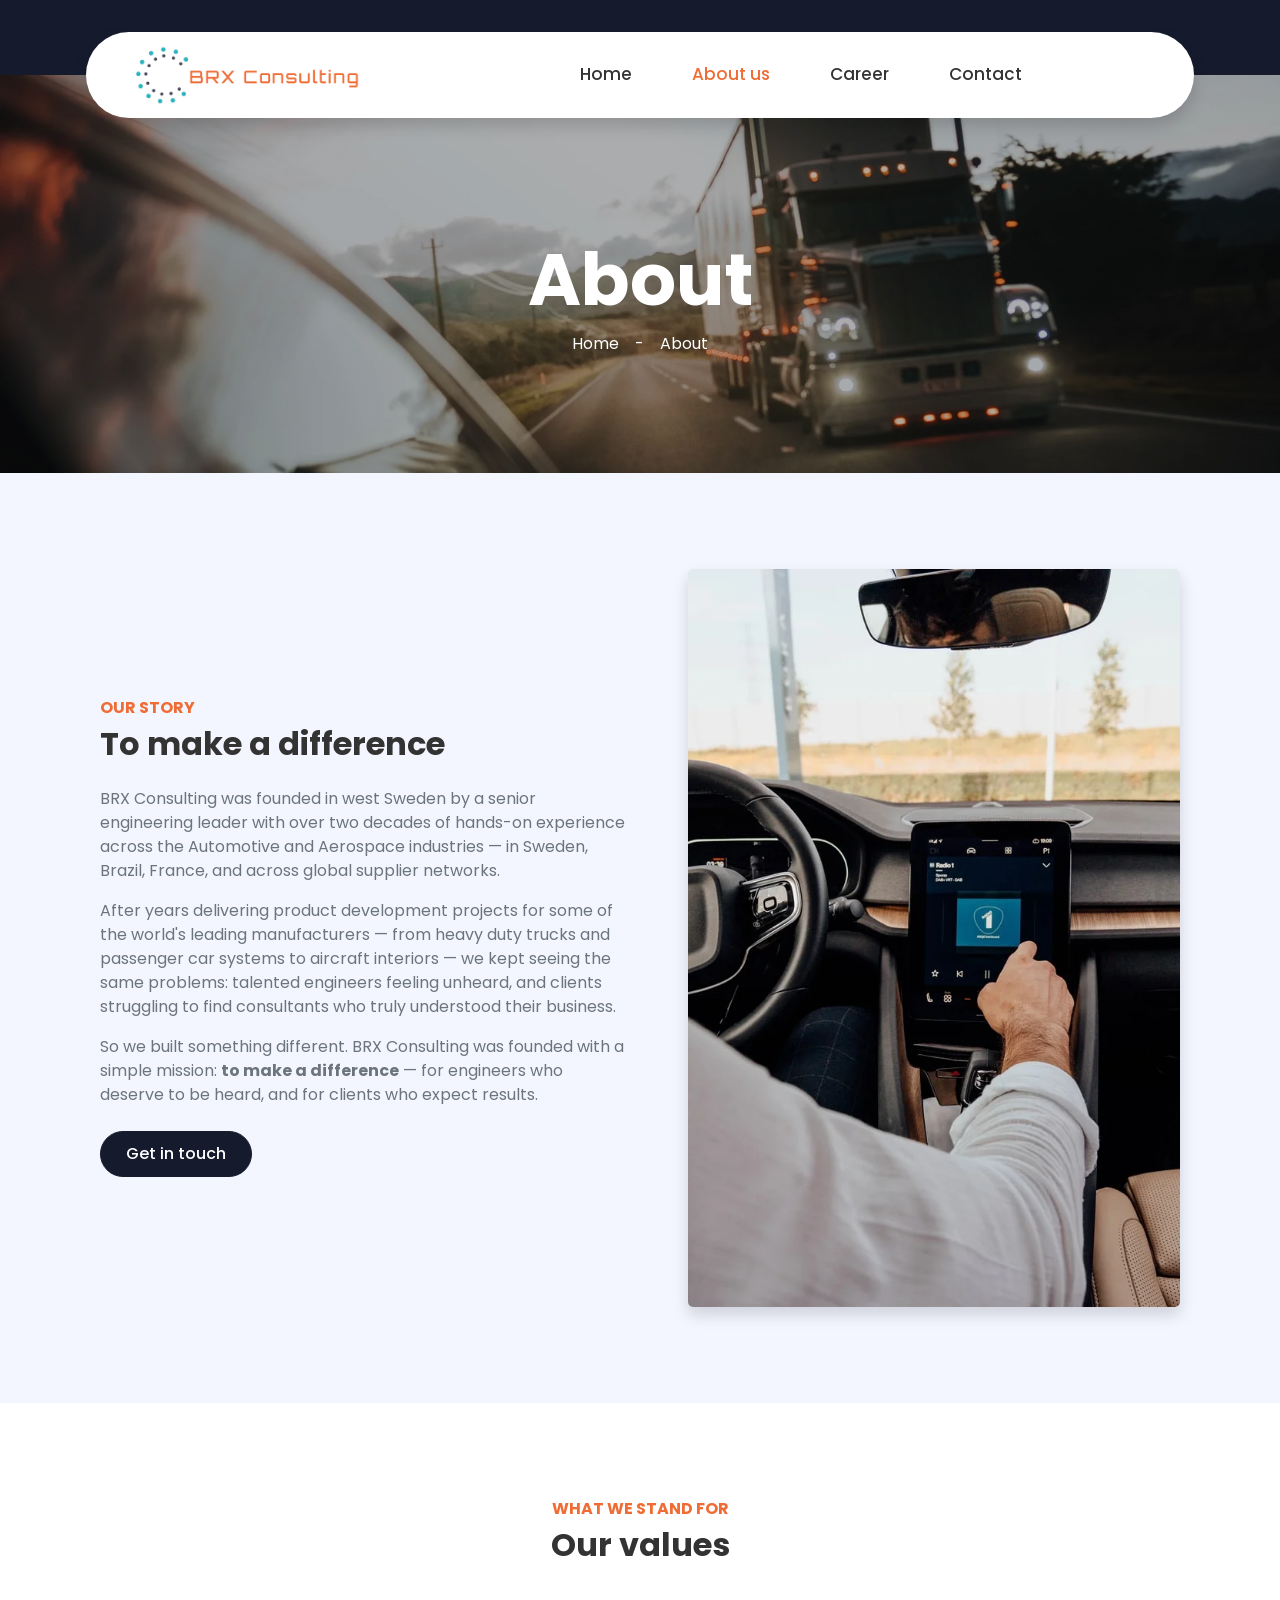
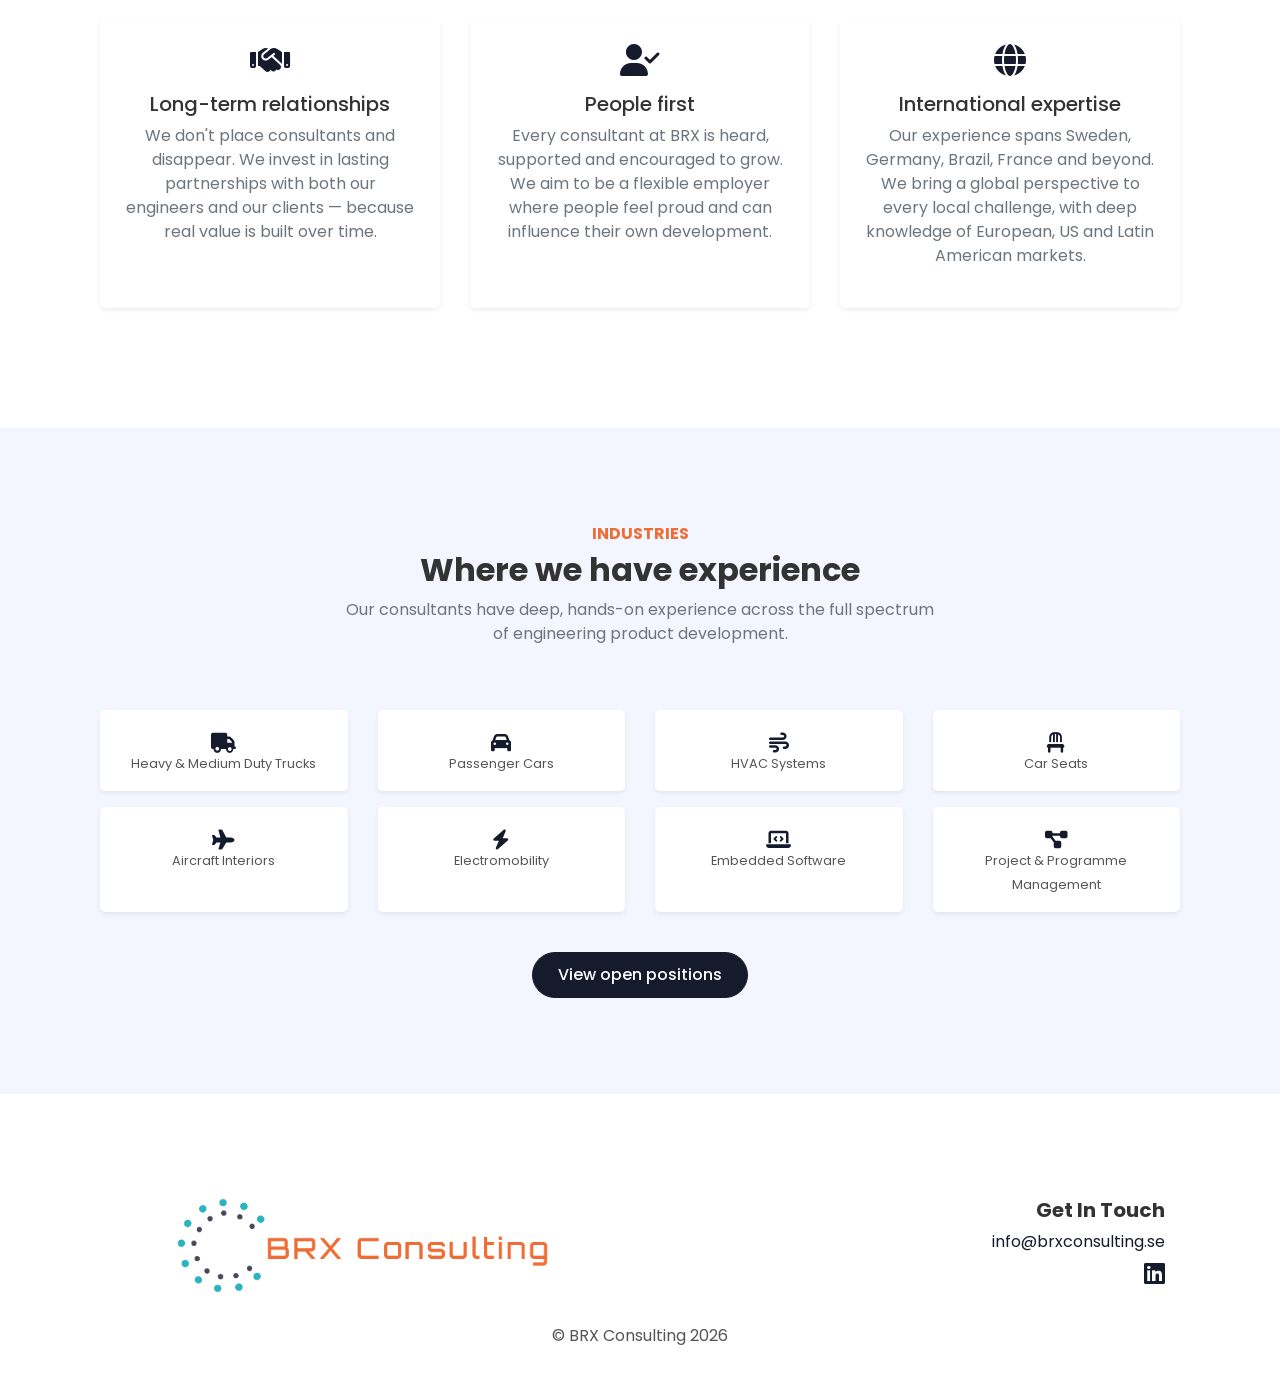
==== about.html @ 9d663b96 "Normalize navbar across pages to match index.html" ====
<!doctype html>
<html lang="en">
  <head>
    <!-- Google tag (gtag.js) -->
    <script
      async
      src="https://www.googletagmanager.com/gtag/js?id=G-FSFPS72T0J"
    ></script>
    <script>
      window.dataLayer = window.dataLayer || [];
      function gtag() {
        dataLayer.push(arguments);
      }
      gtag("js", new Date());

      gtag("config", "G-FSFPS72T0J");
    </script>
    <meta charset="UTF-8" />
    <meta http-equiv="X-UA-Compatible" content="IE=edge" />
    <meta name="viewport" content="width=device-width, initial-scale=1.0" />
    <meta name="keywords" content="Engineering, consultants" />
    <meta
      name="description"
      content="BRX Consulting – 20+ years of Automotive expertise. A Swedish consultancy built to make a difference for engineers and clients alike."
    />
    <title>About Us | BRX Consulting – 20+ Years in Automotive</title>

    <!-- Favicon -->
    <link href="img/favicon.ico" rel="icon" />

    <!-- Google Web Fonts -->
    <link rel="preconnect" href="https://fonts.gstatic.com" />
    <link
      href="https://fonts.googleapis.com/css2?family=Poppins:wght@400;500;600;700&display=swap"
      rel="stylesheet"
    />

    <!-- Font Awesome -->
    <link
      rel="stylesheet"
      href="https://cdnjs.cloudflare.com/ajax/libs/font-awesome/6.1.1/css/all.min.css"
    />

    <link
      rel="preload"
      as="image"
      fetchpriority="high"
      href="img/about.webp"
      type="image/webp"
    />

    <!-- Stylesheet -->
    <link href="css/style.css" rel="stylesheet" />
  </head>
  <body>
    <div class="container-fluid bg-primary py-3 d-none d-md-block"></div>

    <!-- Navbar Start -->
    <div class="container-fluid position-relative nav-bar p-0">
      <div
        class="container-lg position-relative p-0 px-lg-3"
        style="z-index: 9"
      >
        <nav
          class="navbar navbar-expand-lg bg-white navbar-light shadow p-lg-0"
        >
          <a href="index.html" class="navbar-brand mx-md-5">
            <img src="img/logo_brx.png" height="60" alt="BRX Consulting logo" />
          </a>
          <button
            type="button"
            class="navbar-toggler"
            data-toggle="collapse"
            data-target="#navbarCollapse"
          >
            <span class="navbar-toggler-icon"></span>
          </button>
          <div
            class="collapse navbar-collapse justify-content-between"
            id="navbarCollapse"
          >
            <div class="navbar-nav m-auto py-0">
              <a href="index.html" class="nav-item nav-link">Home</a>
              <a href="about.html" class="nav-item nav-link active">About us</a>
              <a href="career.html" class="nav-item nav-link">Career</a>
              <a href="contact.html" class="nav-item nav-link">Contact</a>
            </div>
          </div>
        </nav>
      </div>
    </div>
    <!-- Navbar End -->
    <!-- Page Header start -->
    <header class="about-header">
      <div class="p-3" style="max-width: 900px">
        <h1 class="text-white display-3 mt-lg-5">About</h1>
        <div class="d-inline-flex align-items-center text-white">
          <p class="m-0"><a class="text-white" href="index.html">Home</a></p>
          <p class="m-0 px-3">-</p>
          <p class="m-0">About</p>
        </div>
      </div>
    </header>
    <!-- Page Header End -->

    <!-- Our Story Start -->
    <div class="container-fluid py-5">
      <div class="container py-5">
        <div class="row align-items-center">
          <div class="col-lg-6 mb-5 mb-lg-0">
            <h6 class="text-warning text-uppercase font-weight-bold">
              Our story
            </h6>
            <h2 class="mb-4">To make a difference</h2>
            <p class="text-muted">
              BRX Consulting was founded in west Sweden by a senior engineering
              leader with over two decades of hands-on experience across the
              Automotive and Aerospace industries — in Sweden, Brazil, France,
              and across global supplier networks.
            </p>
            <p class="text-muted">
              After years delivering product development projects for some of
              the world's leading manufacturers — from heavy duty trucks and
              passenger car systems to aircraft interiors — we kept seeing the
              same problems: talented engineers feeling unheard, and clients
              struggling to find consultants who truly understood their
              business.
            </p>
            <p class="text-muted">
              So we built something different. BRX Consulting was founded with a
              simple mission:
              <strong>to make a difference</strong> — for engineers who deserve
              to be heard, and for clients who expect results.
            </p>
            <a href="contact.html" class="btn btn-primary mt-2">Get in touch</a>
          </div>
          <div class="col-lg-6 pl-lg-5">
            <img
              src="img/home-about.webp"
              width="620"
              height="960"
              alt="BRX Consulting team"
              class="img-fluid rounded shadow"
              loading="lazy"
            />
          </div>
        </div>
      </div>
    </div>
    <!-- Our Story End -->

    <!-- Values Start -->
    <div class="container-fluid py-5 bg-light">
      <div class="container py-5">
        <div class="row mb-5 text-center">
          <div class="col-12">
            <h6 class="text-warning text-uppercase font-weight-bold">
              What we stand for
            </h6>
            <h2 class="section-title">Our values</h2>
          </div>
        </div>
        <div class="row">
          <div class="col-md-4 mb-4">
            <div
              class="value-card h-100 p-4 text-center bg-white rounded shadow-sm"
            >
              <i class="fas fa-handshake fa-2x text-primary mb-3"></i>
              <h5>Long-term relationships</h5>
              <p class="text-muted">
                We don't place consultants and disappear. We invest in lasting
                partnerships with both our engineers and our clients — because
                real value is built over time.
              </p>
            </div>
          </div>
          <div class="col-md-4 mb-4">
            <div
              class="value-card h-100 p-4 text-center bg-white rounded shadow-sm"
            >
              <i class="fas fa-user-check fa-2x text-primary mb-3"></i>
              <h5>People first</h5>
              <p class="text-muted">
                Every consultant at BRX is heard, supported and encouraged to
                grow. We aim to be a flexible employer where people feel proud
                and can influence their own development.
              </p>
            </div>
          </div>
          <div class="col-md-4 mb-4">
            <div
              class="value-card h-100 p-4 text-center bg-white rounded shadow-sm"
            >
              <i class="fas fa-globe fa-2x text-primary mb-3"></i>
              <h5>International expertise</h5>
              <p class="text-muted">
                Our experience spans Sweden, Germany, Brazil, France and beyond.
                We bring a global perspective to every local challenge, with
                deep knowledge of European, US and Latin American markets.
              </p>
            </div>
          </div>
        </div>
      </div>
    </div>
    <!-- Values End -->

    <!-- Industries Start -->
    <div class="container-fluid py-5">
      <div class="container py-5">
        <div class="row mb-5 text-center">
          <div class="col-12">
            <h6 class="text-warning text-uppercase font-weight-bold">
              Industries
            </h6>
            <h2 class="section-title">Where we have experience</h2>
            <p class="text-muted mx-auto" style="max-width: 600px">
              Our consultants have deep, hands-on experience across the full
              spectrum of engineering product development.
            </p>
          </div>
        </div>
        <div class="row justify-content-center">
          <div class="col-6 col-sm-4 col-md-3 mb-3 text-center">
            <div class="industry-tag p-3 bg-white rounded shadow-sm h-100">
              <i class="fas fa-truck text-primary mb-2 d-block fa-lg mt-3"></i>
              <small>Heavy &amp; Medium Duty Trucks</small>
            </div>
          </div>
          <div class="col-6 col-sm-4 col-md-3 mb-3 text-center">
            <div class="industry-tag p-3 bg-white rounded shadow-sm h-100">
              <i class="fas fa-car text-primary mb-2 d-block fa-lg mt-3"></i>
              <small>Passenger Cars</small>
            </div>
          </div>
          <div class="col-6 col-sm-4 col-md-3 mb-3 text-center">
            <div class="industry-tag p-3 bg-white rounded shadow-sm h-100">
              <i class="fas fa-wind text-primary mb-2 d-block fa-lg mt-3"></i>
              <small>HVAC Systems</small>
            </div>
          </div>
          <div class="col-6 col-sm-4 col-md-3 mb-3 text-center">
            <div class="industry-tag p-3 bg-white rounded shadow-sm h-100">
              <i class="fas fa-chair text-primary mb-2 d-block fa-lg mt-3"></i>
              <small>Car Seats</small>
            </div>
          </div>
          <div class="col-6 col-sm-4 col-md-3 mb-3 text-center">
            <div class="industry-tag p-3 bg-white rounded shadow-sm h-100">
              <i class="fas fa-plane text-primary mb-2 d-block fa-lg mt-3"></i>
              <small>Aircraft Interiors</small>
            </div>
          </div>
          <div class="col-6 col-sm-4 col-md-3 mb-3 text-center">
            <div class="industry-tag p-3 bg-white rounded shadow-sm h-100">
              <i class="fas fa-bolt text-primary mb-2 d-block fa-lg mt-3"></i>
              <small>Electromobility</small>
            </div>
          </div>
          <div class="col-6 col-sm-4 col-md-3 mb-3 text-center">
            <div class="industry-tag p-3 bg-white rounded shadow-sm h-100">
              <i
                class="fas fa-laptop-code text-primary mb-2 d-block fa-lg mt-3"
              ></i>
              <small>Embedded Software</small>
            </div>
          </div>
          <div class="col-6 col-sm-4 col-md-3 mb-3 text-center">
            <div class="industry-tag p-3 bg-white rounded shadow-sm h-100">
              <i
                class="fas fa-project-diagram text-primary mb-2 d-block fa-lg mt-3"
              ></i>
              <small>Project &amp; Programme Management</small>
            </div>
          </div>
        </div>
        <div class="text-center mt-4">
          <a href="career.html" class="btn btn-primary">View open positions</a>
        </div>
      </div>
    </div>
    <!-- Industries End -->

    <!-- Footer Start -->
    <footer class="container-fluid footer bg-light pt-5">
      <div class="container text-center py-5">
        <div class="row">
          <div class="col-md-6 mb-4">
            <a href="index.html" class="navbar-brand m-0">
              <img
                class="foot-logo"
                src="img/logo_brx.png"
                alt="BRX Consulting logo"
              />
            </a>
          </div>
          <div class="col-md-6 mt-2 mb-4">
            <div class="row">
              <div class="col-sm-12 text-center text-sm-right mb-3 mb-sm-0">
                <h5 class="font-weight-bold mb-2">Get In Touch</h5>
                <p class="mb-2">
                  <a href="mailto:info@brxconsulting.se"
                    >info@brxconsulting.se</a
                  >
                </p>
                <a
                  href="https://www.linkedin.com/company/brxconsultingsweden/"
                  target="_blank"
                  rel="noopener"
                  class="a-social"
                  aria-label="BRX Consulting on LinkedIn"
                >
                  <i class="fa-brands fa-linkedin fa-xl"></i>
                </a>
              </div>
            </div>
          </div>
          <div class="col-12">
            <p class="m-0">
              &copy; BRX Consulting <span id="current-year"></span>
            </p>
          </div>
        </div>
      </div>
    </footer>
    <!-- Footer End -->

    <button
      type="button"
      class="btn btn-warning btn-floating px-3"
      id="btn-back-to-top"
    >
      <i class="fas fa-arrow-up"></i>
    </button>

    <script src="https://code.jquery.com/jquery-3.4.1.min.js"></script>
    <script src="https://stackpath.bootstrapcdn.com/bootstrap/4.4.1/js/bootstrap.bundle.min.js"></script>
    <script src="js/main.js"></script>
  </body>
</html>
---- css/style.css ----
@charset "UTF-8";
/******* Bootstrap Theming ********/
/*!
 * Bootstrap v4.5.3 (https://getbootstrap.com/)
 * Copyright 2011-2020 The Bootstrap Authors
 * Copyright 2011-2020 Twitter, Inc.
 * Licensed under MIT (https://github.com/twbs/bootstrap/blob/main/LICENSE)
 */
:root {
  --blue: #007bff;
  --indigo: #6610f2;
  --purple: #6f42c1;
  --pink: #e83e8c;
  --red: #dc3545;
  --orange: #fd7e14;
  --yellow: #ffc107;
  --green: #28a745;
  --teal: #20c997;
  --cyan: #17a2b8;
  --white: #fff;
  --gray: #6c757d;
  --gray-dark: #343a40;
  --primary: #151b2d;
  --secondary: #62c3e7;
  --success: #28a745;
  --info: #17a2b8;
  --warning: #ef6c35;
  --danger: #dc3545;
  --light: #ffffff;
  --dark: #333333;
  --breakpoint-xs: 0;
  --breakpoint-sm: 576px;
  --breakpoint-md: 768px;
  --breakpoint-lg: 992px;
  --breakpoint-xl: 1200px;
  --font-family-sans-serif: "Poppins", sans-serif;
  --font-family-monospace:
    SFMono-Regular, Menlo, Monaco, Consolas, "Liberation Mono", "Courier New",
    monospace;
}

*,
*::before,
*::after {
  box-sizing: border-box;
}

html {
  font-family: sans-serif;
  line-height: 1.15;
  -webkit-text-size-adjust: 100%;
  -webkit-tap-highlight-color: rgba(0, 0, 0, 0);
}

article,
aside,
figcaption,
figure,
footer,
header,
hgroup,
main,
nav,
section {
  display: block;
}

body {
  margin: 0;
  font-family: "Poppins", sans-serif;
  font-size: 1rem;
  font-weight: 400;
  line-height: 1.5;
  color: #555555;
  text-align: left;
  background-color: #f3f6ff;
}

[tabindex="-1"]:focus:not(:focus-visible) {
  outline: 0 !important;
}

hr {
  box-sizing: content-box;
  height: 0;
  overflow: visible;
}

h1,
h2,
h3,
h4,
h5,
h6 {
  margin-top: 0;
  margin-bottom: 0.5rem;
}

p {
  margin-top: 0;
  margin-bottom: 1rem;
}

abbr[title],
abbr[data-original-title] {
  text-decoration: underline;
  text-decoration: underline dotted;
  cursor: help;
  border-bottom: 0;
  text-decoration-skip-ink: none;
}

address {
  margin-bottom: 1rem;
  font-style: normal;
  line-height: inherit;
}

ol,
ul,
dl {
  margin-top: 0;
  margin-bottom: 1rem;
}

ol ol,
ul ul,
ol ul,
ul ol {
  margin-bottom: 0;
}

dt {
  font-weight: 700;
}

dd {
  margin-bottom: 0.5rem;
  margin-left: 0;
}

blockquote {
  margin: 0 0 1rem;
}

b,
strong {
  font-weight: bolder;
}

small {
  font-size: 80%;
}

sub,
sup {
  position: relative;
  font-size: 75%;
  line-height: 0;
  vertical-align: baseline;
}

sub {
  bottom: -0.25em;
}

sup {
  top: -0.5em;
}

a {
  color: #151b2d;
  text-decoration: none;
  background-color: transparent;
}
a:hover {
  color: black;
  text-decoration: underline;
}

a:not([href]):not([class]) {
  color: inherit;
  text-decoration: none;
}
a:not([href]):not([class]):hover {
  color: inherit;
  text-decoration: none;
}

pre,
code,
kbd,
samp {
  font-family:
    SFMono-Regular, Menlo, Monaco, Consolas, "Liberation Mono", "Courier New",
    monospace;
  font-size: 1em;
}

pre {
  margin-top: 0;
  margin-bottom: 1rem;
  overflow: auto;
  -ms-overflow-style: scrollbar;
}

figure {
  margin: 0 0 1rem;
}

img {
  vertical-align: middle;
  border-style: none;
}

svg {
  overflow: hidden;
  vertical-align: middle;
}

table {
  border-collapse: collapse;
}

caption {
  padding-top: 0.75rem;
  padding-bottom: 0.75rem;
  color: #6c757d;
  text-align: left;
  caption-side: bottom;
}

th {
  text-align: inherit;
  text-align: -webkit-match-parent;
}

label {
  display: inline-block;
  margin-bottom: 0.5rem;
}

button {
  border-radius: 0;
}

button:focus {
  outline: 1px dotted;
  outline: 5px auto -webkit-focus-ring-color;
}

input,
button,
select,
optgroup,
textarea {
  margin: 0;
  font-family: inherit;
  font-size: inherit;
  line-height: inherit;
}

button,
input {
  overflow: visible;
}

button,
select {
  text-transform: none;
}

[role="button"] {
  cursor: pointer;
}

select {
  word-wrap: normal;
}

button,
[type="button"],
[type="reset"],
[type="submit"] {
  -webkit-appearance: button;
}

button:not(:disabled),
[type="button"]:not(:disabled),
[type="reset"]:not(:disabled),
[type="submit"]:not(:disabled) {
  cursor: pointer;
}

button::-moz-focus-inner,
[type="button"]::-moz-focus-inner,
[type="reset"]::-moz-focus-inner,
[type="submit"]::-moz-focus-inner {
  padding: 0;
  border-style: none;
}

input[type="radio"],
input[type="checkbox"] {
  box-sizing: border-box;
  padding: 0;
}

textarea {
  overflow: auto;
  resize: vertical;
}

fieldset {
  min-width: 0;
  padding: 0;
  margin: 0;
  border: 0;
}

legend {
  display: block;
  width: 100%;
  max-width: 100%;
  padding: 0;
  margin-bottom: 0.5rem;
  font-size: 1.5rem;
}
@media (max-width: 1200px) {
  legend {
    font-size: calc(1.275rem + 0.3vw);
  }
}
legend {
  line-height: inherit;
  color: inherit;
  white-space: normal;
}

progress {
  vertical-align: baseline;
}

[type="number"]::-webkit-inner-spin-button,
[type="number"]::-webkit-outer-spin-button {
  height: auto;
}

[type="search"] {
  outline-offset: -2px;
  -webkit-appearance: none;
}

[type="search"]::-webkit-search-decoration {
  -webkit-appearance: none;
}

::-webkit-file-upload-button {
  font: inherit;
  -webkit-appearance: button;
}

output {
  display: inline-block;
}

summary {
  display: list-item;
  cursor: pointer;
}

template {
  display: none;
}

[hidden] {
  display: none !important;
}

h1,
h2,
h3,
h4,
h5,
h6,
.h1,
.h2,
.h3,
.h4,
.h5,
.h6 {
  margin-bottom: 0.5rem;
  font-weight: 500;
  line-height: 1.2;
  color: #333333;
}

h1,
.h1 {
  font-size: 2.5rem;
}
@media (max-width: 1200px) {
  h1,
  .h1 {
    font-size: calc(1.375rem + 1.5vw);
  }
}

h2,
.h2 {
  font-size: 2rem;
}
@media (max-width: 1200px) {
  h2,
  .h2 {
    font-size: calc(1.325rem + 0.9vw);
  }
}

h3,
.h3 {
  font-size: 1.75rem;
}
@media (max-width: 1200px) {
  h3,
  .h3 {
    font-size: calc(1.3rem + 0.6vw);
  }
}

h4,
.h4 {
  font-size: 1.5rem;
}
@media (max-width: 1200px) {
  h4,
  .h4 {
    font-size: calc(1.275rem + 0.3vw);
  }
}

h5,
.h5 {
  font-size: 1.25rem;
}

h6,
.h6 {
  font-size: 1rem;
}

.lead {
  font-size: 1.25rem;
  font-weight: 300;
}

.display-1 {
  font-size: 6rem;
}
@media (max-width: 1200px) {
  .display-1 {
    font-size: calc(1.725rem + 5.7vw);
  }
}
.display-1 {
  font-weight: 300;
  line-height: 1.2;
}

.display-2 {
  font-size: 5.5rem;
}
@media (max-width: 1200px) {
  .display-2 {
    font-size: calc(1.675rem + 5.1vw);
  }
}
.display-2 {
  font-weight: 300;
  line-height: 1.2;
}

.display-3 {
  font-size: 4.5rem;
}
@media (max-width: 1200px) {
  .display-3 {
    font-size: calc(1.575rem + 3.9vw);
  }
}
.display-3 {
  font-weight: 300;
  line-height: 1.2;
}

.display-4 {
  font-size: 3.5rem;
}
@media (max-width: 1200px) {
  .display-4 {
    font-size: calc(1.475rem + 2.7vw);
  }
}
.display-4 {
  font-weight: 300;
  line-height: 1.2;
}

hr {
  margin-top: 1rem;
  margin-bottom: 1rem;
  border: 0;
  border-top: 1px solid rgba(0, 0, 0, 0.1);
}

small,
.small {
  font-size: 80%;
  font-weight: 400;
}

mark,
.mark {
  padding: 0.2em;
  background-color: #fcf8e3;
}

.list-unstyled {
  padding-left: 0;
  list-style: none;
}

.list-inline {
  padding-left: 0;
  list-style: none;
}

.list-inline-item {
  display: inline-block;
}
.list-inline-item:not(:last-child) {
  margin-right: 0.5rem;
}

.initialism {
  font-size: 90%;
  text-transform: uppercase;
}

.blockquote {
  margin-bottom: 1rem;
  font-size: 1.25rem;
}

.blockquote-footer {
  display: block;
  font-size: 80%;
  color: #6c757d;
}
.blockquote-footer::before {
  content: "— ";
}

.img-fluid {
  max-width: 100%;
  height: auto;
}

.img-thumbnail {
  padding: 0.25rem;
  background-color: #f3f6ff;
  border: 1px solid #dee2e6;
  border-radius: 5px;
  max-width: 100%;
  height: auto;
}

.figure {
  display: inline-block;
}

.figure-img {
  margin-bottom: 0.5rem;
  line-height: 1;
}

.figure-caption {
  font-size: 90%;
  color: #6c757d;
}

code {
  font-size: 87.5%;
  color: #e83e8c;
  word-wrap: break-word;
}
a > code {
  color: inherit;
}

kbd {
  padding: 0.2rem 0.4rem;
  font-size: 87.5%;
  color: #fff;
  background-color: #212529;
  border-radius: 0.2rem;
}
kbd kbd {
  padding: 0;
  font-size: 100%;
  font-weight: 700;
}

pre {
  display: block;
  font-size: 87.5%;
  color: #212529;
}
pre code {
  font-size: inherit;
  color: inherit;
  word-break: normal;
}

.pre-scrollable {
  max-height: 340px;
  overflow-y: scroll;
}

.container,
.container-fluid,
.container-xl,
.container-lg,
.container-md,
.container-sm {
  width: 100%;
  padding-right: 15px;
  padding-left: 15px;
  margin-right: auto;
  margin-left: auto;
}

@media (min-width: 576px) {
  .container-sm,
  .container {
    max-width: 540px;
  }
}
@media (min-width: 768px) {
  .container-md,
  .container-sm,
  .container {
    max-width: 720px;
  }
}
@media (min-width: 992px) {
  .container-lg,
  .container-md,
  .container-sm,
  .container {
    max-width: 960px;
  }
}
@media (min-width: 1200px) {
  .container-xl,
  .container-lg,
  .container-md,
  .container-sm,
  .container {
    max-width: 1140px;
  }
}
.row {
  display: flex;
  flex-wrap: wrap;
  margin-right: -calc(15px);
  margin-left: -calc(15px);
}

.no-gutters {
  margin-right: 0;
  margin-left: 0;
}
.no-gutters > .col,
.no-gutters > [class*="col-"] {
  padding-right: 0;
  padding-left: 0;
}

.col-xl,
.col-xl-auto,
.col-xl-12,
.col-xl-11,
.col-xl-10,
.col-xl-9,
.col-xl-8,
.col-xl-7,
.col-xl-6,
.col-xl-5,
.col-xl-4,
.col-xl-3,
.col-xl-2,
.col-xl-1,
.col-lg,
.col-lg-auto,
.col-lg-12,
.col-lg-11,
.col-lg-10,
.col-lg-9,
.col-lg-8,
.col-lg-7,
.col-lg-6,
.col-lg-5,
.col-lg-4,
.col-lg-3,
.col-lg-2,
.col-lg-1,
.col-md,
.col-md-auto,
.col-md-12,
.col-md-11,
.col-md-10,
.col-md-9,
.col-md-8,
.col-md-7,
.col-md-6,
.col-md-5,
.col-md-4,
.col-md-3,
.col-md-2,
.col-md-1,
.col-sm,
.col-sm-auto,
.col-sm-12,
.col-sm-11,
.col-sm-10,
.col-sm-9,
.col-sm-8,
.col-sm-7,
.col-sm-6,
.col-sm-5,
.col-sm-4,
.col-sm-3,
.col-sm-2,
.col-sm-1,
.col,
.col-auto,
.col-12,
.col-11,
.col-10,
.col-9,
.col-8,
.col-7,
.col-6,
.col-5,
.col-4,
.col-3,
.col-2,
.col-1 {
  position: relative;
  width: 100%;
  padding-right: 15px;
  padding-left: 15px;
}

.col {
  flex-basis: 0;
  flex-grow: 1;
  max-width: 100%;
}

.row-cols-1 > * {
  flex: 0 0 100%;
  max-width: 100%;
}

.row-cols-2 > * {
  flex: 0 0 50%;
  max-width: 50%;
}

.row-cols-3 > * {
  flex: 0 0 33.3333333333%;
  max-width: 33.3333333333%;
}

.row-cols-4 > * {
  flex: 0 0 25%;
  max-width: 25%;
}

.row-cols-5 > * {
  flex: 0 0 20%;
  max-width: 20%;
}

.row-cols-6 > * {
  flex: 0 0 16.6666666667%;
  max-width: 16.6666666667%;
}

.col-auto {
  flex: 0 0 auto;
  width: auto;
  max-width: 100%;
}

.col-1 {
  flex: 0 0 8.3333333333%;
  max-width: 8.3333333333%;
}

.col-2 {
  flex: 0 0 16.6666666667%;
  max-width: 16.6666666667%;
}

.col-3 {
  flex: 0 0 25%;
  max-width: 25%;
}

.col-4 {
  flex: 0 0 33.3333333333%;
  max-width: 33.3333333333%;
}

.col-5 {
  flex: 0 0 41.6666666667%;
  max-width: 41.6666666667%;
}

.col-6 {
  flex: 0 0 50%;
  max-width: 50%;
}

.col-7 {
  flex: 0 0 58.3333333333%;
  max-width: 58.3333333333%;
}

.col-8 {
  flex: 0 0 66.6666666667%;
  max-width: 66.6666666667%;
}

.col-9 {
  flex: 0 0 75%;
  max-width: 75%;
}

.col-10 {
  flex: 0 0 83.3333333333%;
  max-width: 83.3333333333%;
}

.col-11 {
  flex: 0 0 91.6666666667%;
  max-width: 91.6666666667%;
}

.col-12 {
  flex: 0 0 100%;
  max-width: 100%;
}

.order-first {
  order: -1;
}

.order-last {
  order: 13;
}

.order-0 {
  order: 0;
}

.order-1 {
  order: 1;
}

.order-2 {
  order: 2;
}

.order-3 {
  order: 3;
}

.order-4 {
  order: 4;
}

.order-5 {
  order: 5;
}

.order-6 {
  order: 6;
}

.order-7 {
  order: 7;
}

.order-8 {
  order: 8;
}

.order-9 {
  order: 9;
}

.order-10 {
  order: 10;
}

.order-11 {
  order: 11;
}

.order-12 {
  order: 12;
}

.offset-1 {
  margin-left: 8.3333333333%;
}

.offset-2 {
  margin-left: 16.6666666667%;
}

.offset-3 {
  margin-left: 25%;
}

.offset-4 {
  margin-left: 33.3333333333%;
}

.offset-5 {
  margin-left: 41.6666666667%;
}

.offset-6 {
  margin-left: 50%;
}

.offset-7 {
  margin-left: 58.3333333333%;
}

.offset-8 {
  margin-left: 66.6666666667%;
}

.offset-9 {
  margin-left: 75%;
}

.offset-10 {
  margin-left: 83.3333333333%;
}

.offset-11 {
  margin-left: 91.6666666667%;
}

@media (min-width: 576px) {
  .col-sm {
    flex-basis: 0;
    flex-grow: 1;
    max-width: 100%;
  }
  .row-cols-sm-1 > * {
    flex: 0 0 100%;
    max-width: 100%;
  }
  .row-cols-sm-2 > * {
    flex: 0 0 50%;
    max-width: 50%;
  }
  .row-cols-sm-3 > * {
    flex: 0 0 33.3333333333%;
    max-width: 33.3333333333%;
  }
  .row-cols-sm-4 > * {
    flex: 0 0 25%;
    max-width: 25%;
  }
  .row-cols-sm-5 > * {
    flex: 0 0 20%;
    max-width: 20%;
  }
  .row-cols-sm-6 > * {
    flex: 0 0 16.6666666667%;
    max-width: 16.6666666667%;
  }
  .col-sm-auto {
    flex: 0 0 auto;
    width: auto;
    max-width: 100%;
  }
  .col-sm-1 {
    flex: 0 0 8.3333333333%;
    max-width: 8.3333333333%;
  }
  .col-sm-2 {
    flex: 0 0 16.6666666667%;
    max-width: 16.6666666667%;
  }
  .col-sm-3 {
    flex: 0 0 25%;
    max-width: 25%;
  }
  .col-sm-4 {
    flex: 0 0 33.3333333333%;
    max-width: 33.3333333333%;
  }
  .col-sm-5 {
    flex: 0 0 41.6666666667%;
    max-width: 41.6666666667%;
  }
  .col-sm-6 {
    flex: 0 0 50%;
    max-width: 50%;
  }
  .col-sm-7 {
    flex: 0 0 58.3333333333%;
    max-width: 58.3333333333%;
  }
  .col-sm-8 {
    flex: 0 0 66.6666666667%;
    max-width: 66.6666666667%;
  }
  .col-sm-9 {
    flex: 0 0 75%;
    max-width: 75%;
  }
  .col-sm-10 {
    flex: 0 0 83.3333333333%;
    max-width: 83.3333333333%;
  }
  .col-sm-11 {
    flex: 0 0 91.6666666667%;
    max-width: 91.6666666667%;
  }
  .col-sm-12 {
    flex: 0 0 100%;
    max-width: 100%;
  }
  .order-sm-first {
    order: -1;
  }
  .order-sm-last {
    order: 13;
  }
  .order-sm-0 {
    order: 0;
  }
  .order-sm-1 {
    order: 1;
  }
  .order-sm-2 {
    order: 2;
  }
  .order-sm-3 {
    order: 3;
  }
  .order-sm-4 {
    order: 4;
  }
  .order-sm-5 {
    order: 5;
  }
  .order-sm-6 {
    order: 6;
  }
  .order-sm-7 {
    order: 7;
  }
  .order-sm-8 {
    order: 8;
  }
  .order-sm-9 {
    order: 9;
  }
  .order-sm-10 {
    order: 10;
  }
  .order-sm-11 {
    order: 11;
  }
  .order-sm-12 {
    order: 12;
  }
  .offset-sm-0 {
    margin-left: 0;
  }
  .offset-sm-1 {
    margin-left: 8.3333333333%;
  }
  .offset-sm-2 {
    margin-left: 16.6666666667%;
  }
  .offset-sm-3 {
    margin-left: 25%;
  }
  .offset-sm-4 {
    margin-left: 33.3333333333%;
  }
  .offset-sm-5 {
    margin-left: 41.6666666667%;
  }
  .offset-sm-6 {
    margin-left: 50%;
  }
  .offset-sm-7 {
    margin-left: 58.3333333333%;
  }
  .offset-sm-8 {
    margin-left: 66.6666666667%;
  }
  .offset-sm-9 {
    margin-left: 75%;
  }
  .offset-sm-10 {
    margin-left: 83.3333333333%;
  }
  .offset-sm-11 {
    margin-left: 91.6666666667%;
  }
}
@media (min-width: 768px) {
  .col-md {
    flex-basis: 0;
    flex-grow: 1;
    max-width: 100%;
  }
  .row-cols-md-1 > * {
    flex: 0 0 100%;
    max-width: 100%;
  }
  .row-cols-md-2 > * {
    flex: 0 0 50%;
    max-width: 50%;
  }
  .row-cols-md-3 > * {
    flex: 0 0 33.3333333333%;
    max-width: 33.3333333333%;
  }
  .row-cols-md-4 > * {
    flex: 0 0 25%;
    max-width: 25%;
  }
  .row-cols-md-5 > * {
    flex: 0 0 20%;
    max-width: 20%;
  }
  .row-cols-md-6 > * {
    flex: 0 0 16.6666666667%;
    max-width: 16.6666666667%;
  }
  .col-md-auto {
    flex: 0 0 auto;
    width: auto;
    max-width: 100%;
  }
  .col-md-1 {
    flex: 0 0 8.3333333333%;
    max-width: 8.3333333333%;
  }
  .col-md-2 {
    flex: 0 0 16.6666666667%;
    max-width: 16.6666666667%;
  }
  .col-md-3 {
    flex: 0 0 25%;
    max-width: 25%;
  }
  .col-md-4 {
    flex: 0 0 33.3333333333%;
    max-width: 33.3333333333%;
  }
  .col-md-5 {
    flex: 0 0 41.6666666667%;
    max-width: 41.6666666667%;
  }
  .col-md-6 {
    flex: 0 0 50%;
    max-width: 50%;
  }
  .col-md-7 {
    flex: 0 0 58.3333333333%;
    max-width: 58.3333333333%;
  }
  .col-md-8 {
    flex: 0 0 66.6666666667%;
    max-width: 66.6666666667%;
  }
  .col-md-9 {
    flex: 0 0 75%;
    max-width: 75%;
  }
  .col-md-10 {
    flex: 0 0 83.3333333333%;
    max-width: 83.3333333333%;
  }
  .col-md-11 {
    flex: 0 0 91.6666666667%;
    max-width: 91.6666666667%;
  }
  .col-md-12 {
    flex: 0 0 100%;
    max-width: 100%;
  }
  .order-md-first {
    order: -1;
  }
  .order-md-last {
    order: 13;
  }
  .order-md-0 {
    order: 0;
  }
  .order-md-1 {
    order: 1;
  }
  .order-md-2 {
    order: 2;
  }
  .order-md-3 {
    order: 3;
  }
  .order-md-4 {
    order: 4;
  }
  .order-md-5 {
    order: 5;
  }
  .order-md-6 {
    order: 6;
  }
  .order-md-7 {
    order: 7;
  }
  .order-md-8 {
    order: 8;
  }
  .order-md-9 {
    order: 9;
  }
  .order-md-10 {
    order: 10;
  }
  .order-md-11 {
    order: 11;
  }
  .order-md-12 {
    order: 12;
  }
  .offset-md-0 {
    margin-left: 0;
  }
  .offset-md-1 {
    margin-left: 8.3333333333%;
  }
  .offset-md-2 {
    margin-left: 16.6666666667%;
  }
  .offset-md-3 {
    margin-left: 25%;
  }
  .offset-md-4 {
    margin-left: 33.3333333333%;
  }
  .offset-md-5 {
    margin-left: 41.6666666667%;
  }
  .offset-md-6 {
    margin-left: 50%;
  }
  .offset-md-7 {
    margin-left: 58.3333333333%;
  }
  .offset-md-8 {
    margin-left: 66.6666666667%;
  }
  .offset-md-9 {
    margin-left: 75%;
  }
  .offset-md-10 {
    margin-left: 83.3333333333%;
  }
  .offset-md-11 {
    margin-left: 91.6666666667%;
  }
}
@media (min-width: 992px) {
  .col-lg {
    flex-basis: 0;
    flex-grow: 1;
    max-width: 100%;
  }
  .row-cols-lg-1 > * {
    flex: 0 0 100%;
    max-width: 100%;
  }
  .row-cols-lg-2 > * {
    flex: 0 0 50%;
    max-width: 50%;
  }
  .row-cols-lg-3 > * {
    flex: 0 0 33.3333333333%;
    max-width: 33.3333333333%;
  }
  .row-cols-lg-4 > * {
    flex: 0 0 25%;
    max-width: 25%;
  }
  .row-cols-lg-5 > * {
    flex: 0 0 20%;
    max-width: 20%;
  }
  .row-cols-lg-6 > * {
    flex: 0 0 16.6666666667%;
    max-width: 16.6666666667%;
  }
  .col-lg-auto {
    flex: 0 0 auto;
    width: auto;
    max-width: 100%;
  }
  .col-lg-1 {
    flex: 0 0 8.3333333333%;
    max-width: 8.3333333333%;
  }
  .col-lg-2 {
    flex: 0 0 16.6666666667%;
    max-width: 16.6666666667%;
  }
  .col-lg-3 {
    flex: 0 0 25%;
    max-width: 25%;
  }
  .col-lg-4 {
    flex: 0 0 33.3333333333%;
    max-width: 33.3333333333%;
  }
  .col-lg-5 {
    flex: 0 0 41.6666666667%;
    max-width: 41.6666666667%;
  }
  .col-lg-6 {
    flex: 0 0 50%;
    max-width: 50%;
  }
  .col-lg-7 {
    flex: 0 0 58.3333333333%;
    max-width: 58.3333333333%;
  }
  .col-lg-8 {
    flex: 0 0 66.6666666667%;
    max-width: 66.6666666667%;
  }
  .col-lg-9 {
    flex: 0 0 75%;
    max-width: 75%;
  }
  .col-lg-10 {
    flex: 0 0 83.3333333333%;
    max-width: 83.3333333333%;
  }
  .col-lg-11 {
    flex: 0 0 91.6666666667%;
    max-width: 91.6666666667%;
  }
  .col-lg-12 {
    flex: 0 0 100%;
    max-width: 100%;
  }
  .order-lg-first {
    order: -1;
  }
  .order-lg-last {
    order: 13;
  }
  .order-lg-0 {
    order: 0;
  }
  .order-lg-1 {
    order: 1;
  }
  .order-lg-2 {
    order: 2;
  }
  .order-lg-3 {
    order: 3;
  }
  .order-lg-4 {
    order: 4;
  }
  .order-lg-5 {
    order: 5;
  }
  .order-lg-6 {
    order: 6;
  }
  .order-lg-7 {
    order: 7;
  }
  .order-lg-8 {
    order: 8;
  }
  .order-lg-9 {
    order: 9;
  }
  .order-lg-10 {
    order: 10;
  }
  .order-lg-11 {
    order: 11;
  }
  .order-lg-12 {
    order: 12;
  }
  .offset-lg-0 {
    margin-left: 0;
  }
  .offset-lg-1 {
    margin-left: 8.3333333333%;
  }
  .offset-lg-2 {
    margin-left: 16.6666666667%;
  }
  .offset-lg-3 {
    margin-left: 25%;
  }
  .offset-lg-4 {
    margin-left: 33.3333333333%;
  }
  .offset-lg-5 {
    margin-left: 41.6666666667%;
  }
  .offset-lg-6 {
    margin-left: 50%;
  }
  .offset-lg-7 {
    margin-left: 58.3333333333%;
  }
  .offset-lg-8 {
    margin-left: 66.6666666667%;
  }
  .offset-lg-9 {
    margin-left: 75%;
  }
  .offset-lg-10 {
    margin-left: 83.3333333333%;
  }
  .offset-lg-11 {
    margin-left: 91.6666666667%;
  }
}
@media (min-width: 1200px) {
  .col-xl {
    flex-basis: 0;
    flex-grow: 1;
    max-width: 100%;
  }
  .row-cols-xl-1 > * {
    flex: 0 0 100%;
    max-width: 100%;
  }
  .row-cols-xl-2 > * {
    flex: 0 0 50%;
    max-width: 50%;
  }
  .row-cols-xl-3 > * {
    flex: 0 0 33.3333333333%;
    max-width: 33.3333333333%;
  }
  .row-cols-xl-4 > * {
    flex: 0 0 25%;
    max-width: 25%;
  }
  .row-cols-xl-5 > * {
    flex: 0 0 20%;
    max-width: 20%;
  }
  .row-cols-xl-6 > * {
    flex: 0 0 16.6666666667%;
    max-width: 16.6666666667%;
  }
  .col-xl-auto {
    flex: 0 0 auto;
    width: auto;
    max-width: 100%;
  }
  .col-xl-1 {
    flex: 0 0 8.3333333333%;
    max-width: 8.3333333333%;
  }
  .col-xl-2 {
    flex: 0 0 16.6666666667%;
    max-width: 16.6666666667%;
  }
  .col-xl-3 {
    flex: 0 0 25%;
    max-width: 25%;
  }
  .col-xl-4 {
    flex: 0 0 33.3333333333%;
    max-width: 33.3333333333%;
  }
  .col-xl-5 {
    flex: 0 0 41.6666666667%;
    max-width: 41.6666666667%;
  }
  .col-xl-6 {
    flex: 0 0 50%;
    max-width: 50%;
  }
  .col-xl-7 {
    flex: 0 0 58.3333333333%;
    max-width: 58.3333333333%;
  }
  .col-xl-8 {
    flex: 0 0 66.6666666667%;
    max-width: 66.6666666667%;
  }
  .col-xl-9 {
    flex: 0 0 75%;
    max-width: 75%;
  }
  .col-xl-10 {
    flex: 0 0 83.3333333333%;
    max-width: 83.3333333333%;
  }
  .col-xl-11 {
    flex: 0 0 91.6666666667%;
    max-width: 91.6666666667%;
  }
  .col-xl-12 {
    flex: 0 0 100%;
    max-width: 100%;
  }
  .order-xl-first {
    order: -1;
  }
  .order-xl-last {
    order: 13;
  }
  .order-xl-0 {
    order: 0;
  }
  .order-xl-1 {
    order: 1;
  }
  .order-xl-2 {
    order: 2;
  }
  .order-xl-3 {
    order: 3;
  }
  .order-xl-4 {
    order: 4;
  }
  .order-xl-5 {
    order: 5;
  }
  .order-xl-6 {
    order: 6;
  }
  .order-xl-7 {
    order: 7;
  }
  .order-xl-8 {
    order: 8;
  }
  .order-xl-9 {
    order: 9;
  }
  .order-xl-10 {
    order: 10;
  }
  .order-xl-11 {
    order: 11;
  }
  .order-xl-12 {
    order: 12;
  }
  .offset-xl-0 {
    margin-left: 0;
  }
  .offset-xl-1 {
    margin-left: 8.3333333333%;
  }
  .offset-xl-2 {
    margin-left: 16.6666666667%;
  }
  .offset-xl-3 {
    margin-left: 25%;
  }
  .offset-xl-4 {
    margin-left: 33.3333333333%;
  }
  .offset-xl-5 {
    margin-left: 41.6666666667%;
  }
  .offset-xl-6 {
    margin-left: 50%;
  }
  .offset-xl-7 {
    margin-left: 58.3333333333%;
  }
  .offset-xl-8 {
    margin-left: 66.6666666667%;
  }
  .offset-xl-9 {
    margin-left: 75%;
  }
  .offset-xl-10 {
    margin-left: 83.3333333333%;
  }
  .offset-xl-11 {
    margin-left: 91.6666666667%;
  }
}
.table {
  width: 100%;
  margin-bottom: 1rem;
  color: #555555;
}
.table th,
.table td {
  padding: 0.75rem;
  vertical-align: top;
  border-top: 1px solid #dee2e6;
}
.table thead th {
  vertical-align: bottom;
  border-bottom: 2px solid #dee2e6;
}
.table tbody + tbody {
  border-top: 2px solid #dee2e6;
}

.table-sm th,
.table-sm td {
  padding: 0.3rem;
}

.table-bordered {
  border: 1px solid #dee2e6;
}
.table-bordered th,
.table-bordered td {
  border: 1px solid #dee2e6;
}
.table-bordered thead th,
.table-bordered thead td {
  border-bottom-width: 2px;
}

.table-borderless th,
.table-borderless td,
.table-borderless thead th,
.table-borderless tbody + tbody {
  border: 0;
}

.table-striped tbody tr:nth-of-type(odd) {
  background-color: rgba(0, 0, 0, 0.05);
}

.table-hover tbody tr:hover {
  color: #555555;
  background-color: rgba(0, 0, 0, 0.075);
}

.table-primary,
.table-primary > th,
.table-primary > td {
  background-color: rgb(189.48, 191.16, 196.2);
}
.table-primary th,
.table-primary td,
.table-primary thead th,
.table-primary tbody + tbody {
  border-color: rgb(133.32, 136.44, 145.8);
}

.table-hover .table-primary:hover {
  background-color: rgb(176.0408108108, 178.0654054054, 184.1391891892);
}
.table-hover .table-primary:hover > td,
.table-hover .table-primary:hover > th {
  background-color: rgb(176.0408108108, 178.0654054054, 184.1391891892);
}

.table-secondary,
.table-secondary > th,
.table-secondary > td {
  background-color: rgb(211.04, 238.2, 248.28);
}
.table-secondary th,
.table-secondary td,
.table-secondary thead th,
.table-secondary tbody + tbody {
  border-color: rgb(173.36, 223.8, 242.52);
}

.table-hover .table-secondary:hover {
  background-color: rgb(188.9212154696, 229.746961326, 244.8987845304);
}
.table-hover .table-secondary:hover > td,
.table-hover .table-secondary:hover > th {
  background-color: rgb(188.9212154696, 229.746961326, 244.8987845304);
}

.table-success,
.table-success > th,
.table-success > td {
  background-color: rgb(194.8, 230.36, 202.92);
}
.table-success th,
.table-success td,
.table-success thead th,
.table-success tbody + tbody {
  border-color: rgb(143.2, 209.24, 158.28);
}

.table-hover .table-success:hover {
  background-color: rgb(176.7059405941, 222.9540594059, 187.2665346535);
}
.table-hover .table-success:hover > td,
.table-hover .table-success:hover > th {
  background-color: rgb(176.7059405941, 222.9540594059, 187.2665346535);
}

.table-info,
.table-info > th,
.table-info > td {
  background-color: rgb(190.04, 228.96, 235.12);
}
.table-info th,
.table-info td,
.table-info thead th,
.table-info tbody + tbody {
  border-color: rgb(134.36, 206.64, 218.08);
}

.table-hover .table-info:hover {
  background-color: rgb(170.5152475248, 221.1332673267, 229.1447524752);
}
.table-hover .table-info:hover > td,
.table-hover .table-info:hover > th {
  background-color: rgb(170.5152475248, 221.1332673267, 229.1447524752);
}

.table-warning,
.table-warning > th,
.table-warning > td {
  background-color: rgb(250.52, 213.84, 198.44);
}
.table-warning th,
.table-warning td,
.table-warning thead th,
.table-warning tbody + tbody {
  border-color: rgb(246.68, 178.56, 149.96);
}

.table-hover .table-warning:hover {
  background-color: rgb(248.648440367, 196.6450458716, 174.811559633);
}
.table-hover .table-warning:hover > td,
.table-hover .table-warning:hover > th {
  background-color: rgb(248.648440367, 196.6450458716, 174.811559633);
}

.table-danger,
.table-danger > th,
.table-danger > td {
  background-color: rgb(245.2, 198.44, 202.92);
}
.table-danger th,
.table-danger td,
.table-danger thead th,
.table-danger tbody + tbody {
  border-color: rgb(236.8, 149.96, 158.28);
}

.table-hover .table-danger:hover {
  background-color: rgb(241.4341772152, 176.7058227848, 182.9073417722);
}
.table-hover .table-danger:hover > td,
.table-hover .table-danger:hover > th {
  background-color: rgb(241.4341772152, 176.7058227848, 182.9073417722);
}

.table-light,
.table-light > th,
.table-light > td {
  background-color: white;
}
.table-light th,
.table-light td,
.table-light thead th,
.table-light tbody + tbody {
  border-color: white;
}

.table-hover .table-light:hover {
  background-color: rgb(242.25, 242.25, 242.25);
}
.table-hover .table-light:hover > td,
.table-hover .table-light:hover > th {
  background-color: rgb(242.25, 242.25, 242.25);
}

.table-dark,
.table-dark > th,
.table-dark > td {
  background-color: rgb(197.88, 197.88, 197.88);
}
.table-dark th,
.table-dark td,
.table-dark thead th,
.table-dark tbody + tbody {
  border-color: rgb(148.92, 148.92, 148.92);
}

.table-hover .table-dark:hover {
  background-color: rgb(185.13, 185.13, 185.13);
}
.table-hover .table-dark:hover > td,
.table-hover .table-dark:hover > th {
  background-color: rgb(185.13, 185.13, 185.13);
}

.table-active,
.table-active > th,
.table-active > td {
  background-color: rgba(0, 0, 0, 0.075);
}

.table-hover .table-active:hover {
  background-color: rgba(0, 0, 0, 0.075);
}
.table-hover .table-active:hover > td,
.table-hover .table-active:hover > th {
  background-color: rgba(0, 0, 0, 0.075);
}

.table .thead-dark th {
  color: #fff;
  background-color: #343a40;
  border-color: rgb(69.1465517241, 77.125, 85.1034482759);
}
.table .thead-light th {
  color: #495057;
  background-color: #e9ecef;
  border-color: #dee2e6;
}

.table-dark {
  color: #fff;
  background-color: #343a40;
}
.table-dark th,
.table-dark td,
.table-dark thead th {
  border-color: rgb(69.1465517241, 77.125, 85.1034482759);
}
.table-dark.table-bordered {
  border: 0;
}
.table-dark.table-striped tbody tr:nth-of-type(odd) {
  background-color: rgba(255, 255, 255, 0.05);
}
.table-dark.table-hover tbody tr:hover {
  color: #fff;
  background-color: rgba(255, 255, 255, 0.075);
}

@media (max-width: 575.98px) {
  .table-responsive-sm {
    display: block;
    width: 100%;
    overflow-x: auto;
    -webkit-overflow-scrolling: touch;
  }
  .table-responsive-sm > .table-bordered {
    border: 0;
  }
}
@media (max-width: 767.98px) {
  .table-responsive-md {
    display: block;
    width: 100%;
    overflow-x: auto;
    -webkit-overflow-scrolling: touch;
  }
  .table-responsive-md > .table-bordered {
    border: 0;
  }
}
@media (max-width: 991.98px) {
  .table-responsive-lg {
    display: block;
    width: 100%;
    overflow-x: auto;
    -webkit-overflow-scrolling: touch;
  }
  .table-responsive-lg > .table-bordered {
    border: 0;
  }
}
@media (max-width: 1199.98px) {
  .table-responsive-xl {
    display: block;
    width: 100%;
    overflow-x: auto;
    -webkit-overflow-scrolling: touch;
  }
  .table-responsive-xl > .table-bordered {
    border: 0;
  }
}
.table-responsive {
  display: block;
  width: 100%;
  overflow-x: auto;
  -webkit-overflow-scrolling: touch;
}
.table-responsive > .table-bordered {
  border: 0;
}

.form-control {
  display: block;
  width: 100%;
  height: calc(1.5em + 0.75rem + 2px);
  padding: 0.375rem 0.75rem;
  font-size: 1rem;
  font-weight: 400;
  line-height: 1.5;
  color: #495057;
  background-color: #fff;
  background-clip: padding-box;
  border: 1px solid #ced4da;
  border-radius: 5px;
  transition:
    border-color 0.15s ease-in-out,
    box-shadow 0.15s ease-in-out;
}
@media (prefers-reduced-motion: reduce) {
  .form-control {
    transition: none;
  }
}
.form-control::-ms-expand {
  background-color: transparent;
  border: 0;
}
.form-control:-moz-focusring {
  color: transparent;
  text-shadow: 0 0 0 #495057;
}
.form-control:focus {
  color: #495057;
  background-color: #fff;
  border-color: rgb(61.5681818182, 79.1590909091, 131.9318181818);
  outline: 0;
  box-shadow: 0 0 0 0.2rem rgba(21, 27, 45, 0.25);
}
.form-control::placeholder {
  color: #6c757d;
  opacity: 1;
}
.form-control:disabled,
.form-control[readonly] {
  background-color: #e9ecef;
  opacity: 1;
}

input[type="date"].form-control,
input[type="time"].form-control,
input[type="datetime-local"].form-control,
input[type="month"].form-control {
  appearance: none;
}

select.form-control:focus::-ms-value {
  color: #495057;
  background-color: #fff;
}

.form-control-file,
.form-control-range {
  display: block;
  width: 100%;
}

.col-form-label {
  padding-top: calc(0.375rem + 1px);
  padding-bottom: calc(0.375rem + 1px);
  margin-bottom: 0;
  font-size: inherit;
  line-height: 1.5;
}

.col-form-label-lg {
  padding-top: calc(0.5rem + 1px);
  padding-bottom: calc(0.5rem + 1px);
  font-size: 1.25rem;
  line-height: 1.5;
}

.col-form-label-sm {
  padding-top: calc(0.25rem + 1px);
  padding-bottom: calc(0.25rem + 1px);
  font-size: 0.875rem;
  line-height: 1.5;
}

.form-control-plaintext {
  display: block;
  width: 100%;
  padding: 0.375rem 0;
  margin-bottom: 0;
  font-size: 1rem;
  line-height: 1.5;
  color: #555555;
  background-color: transparent;
  border: solid transparent;
  border-width: 1px 0;
}
.form-control-plaintext.form-control-sm,
.form-control-plaintext.form-control-lg {
  padding-right: 0;
  padding-left: 0;
}

.form-control-sm {
  height: calc(1.5em + 0.5rem + 2px);
  padding: 0.25rem 0.5rem;
  font-size: 0.875rem;
  line-height: 1.5;
  border-radius: 0.2rem;
}

.form-control-lg {
  height: calc(1.5em + 1rem + 2px);
  padding: 0.5rem 1rem;
  font-size: 1.25rem;
  line-height: 1.5;
  border-radius: 0.3rem;
}

select.form-control[size],
select.form-control[multiple] {
  height: auto;
}

textarea.form-control {
  height: auto;
}

.form-group {
  margin-bottom: 1rem;
}

.form-text {
  display: block;
  margin-top: 0.25rem;
}

.form-row {
  display: flex;
  flex-wrap: wrap;
  margin-right: -5px;
  margin-left: -5px;
}
.form-row > .col,
.form-row > [class*="col-"] {
  padding-right: 5px;
  padding-left: 5px;
}

.form-check {
  position: relative;
  display: block;
  padding-left: 1.25rem;
}

.form-check-input {
  position: absolute;
  margin-top: 0.3rem;
  margin-left: -1.25rem;
}
.form-check-input[disabled] ~ .form-check-label,
.form-check-input:disabled ~ .form-check-label {
  color: #6c757d;
}

.form-check-label {
  margin-bottom: 0;
}

.form-check-inline {
  display: inline-flex;
  align-items: center;
  padding-left: 0;
  margin-right: 0.75rem;
}
.form-check-inline .form-check-input {
  position: static;
  margin-top: 0;
  margin-right: 0.3125rem;
  margin-left: 0;
}

.valid-feedback {
  display: none;
  width: 100%;
  margin-top: 0.25rem;
  font-size: 80%;
  color: #28a745;
}

.valid-tooltip {
  position: absolute;
  top: 100%;
  left: 0;
  z-index: 5;
  display: none;
  max-width: 100%;
  padding: 0.25rem 0.5rem;
  margin-top: 0.1rem;
  font-size: 0.875rem;
  line-height: 1.5;
  color: #fff;
  background-color: rgba(40, 167, 69, 0.9);
  border-radius: 5px;
}

.was-validated :valid ~ .valid-feedback,
.was-validated :valid ~ .valid-tooltip,
.is-valid ~ .valid-feedback,
.is-valid ~ .valid-tooltip {
  display: block;
}

.was-validated .form-control:valid,
.form-control.is-valid {
  border-color: #28a745;
  padding-right: calc(1.5em + 0.75rem);
  background-image: url("data:image/svg+xml,%3csvg xmlns='http://www.w3.org/2000/svg' width='8' height='8' viewBox='0 0 8 8'%3e%3cpath fill='%2328a745' d='M2.3 6.73L.6 4.53c-.4-1.04.46-1.4 1.1-.8l1.1 1.4 3.4-3.8c.6-.63 1.6-.27 1.2.7l-4 4.6c-.43.5-.8.4-1.1.1z'/%3e%3c/svg%3e");
  background-repeat: no-repeat;
  background-position: right calc(0.375em + 0.1875rem) center;
  background-size: calc(0.75em + 0.375rem) calc(0.75em + 0.375rem);
}
.was-validated .form-control:valid:focus,
.form-control.is-valid:focus {
  border-color: #28a745;
  box-shadow: 0 0 0 0.2rem rgba(40, 167, 69, 0.25);
}

.was-validated textarea.form-control:valid,
textarea.form-control.is-valid {
  padding-right: calc(1.5em + 0.75rem);
  background-position: top calc(0.375em + 0.1875rem) right
    calc(0.375em + 0.1875rem);
}

.was-validated .custom-select:valid,
.custom-select.is-valid {
  border-color: #28a745;
  padding-right: calc(0.75em + 2.3125rem);
  background:
    url("data:image/svg+xml,%3csvg xmlns='http://www.w3.org/2000/svg' width='4' height='5' viewBox='0 0 4 5'%3e%3cpath fill='%23343a40' d='M2 0L0 2h4zm0 5L0 3h4z'/%3e%3c/svg%3e")
      no-repeat right 0.75rem center/8px 10px,
    url("data:image/svg+xml,%3csvg xmlns='http://www.w3.org/2000/svg' width='8' height='8' viewBox='0 0 8 8'%3e%3cpath fill='%2328a745' d='M2.3 6.73L.6 4.53c-.4-1.04.46-1.4 1.1-.8l1.1 1.4 3.4-3.8c.6-.63 1.6-.27 1.2.7l-4 4.6c-.43.5-.8.4-1.1.1z'/%3e%3c/svg%3e")
      #fff no-repeat center right 1.75rem / calc(0.75em + 0.375rem)
      calc(0.75em + 0.375rem);
}
.was-validated .custom-select:valid:focus,
.custom-select.is-valid:focus {
  border-color: #28a745;
  box-shadow: 0 0 0 0.2rem rgba(40, 167, 69, 0.25);
}

.was-validated .form-check-input:valid ~ .form-check-label,
.form-check-input.is-valid ~ .form-check-label {
  color: #28a745;
}
.was-validated .form-check-input:valid ~ .valid-feedback,
.was-validated .form-check-input:valid ~ .valid-tooltip,
.form-check-input.is-valid ~ .valid-feedback,
.form-check-input.is-valid ~ .valid-tooltip {
  display: block;
}

.was-validated .custom-control-input:valid ~ .custom-control-label,
.custom-control-input.is-valid ~ .custom-control-label {
  color: #28a745;
}
.was-validated .custom-control-input:valid ~ .custom-control-label::before,
.custom-control-input.is-valid ~ .custom-control-label::before {
  border-color: #28a745;
}
.was-validated
  .custom-control-input:valid:checked
  ~ .custom-control-label::before,
.custom-control-input.is-valid:checked ~ .custom-control-label::before {
  border-color: rgb(51.6956521739, 206.3043478261, 87);
  background-color: rgb(51.6956521739, 206.3043478261, 87);
}
.was-validated
  .custom-control-input:valid:focus
  ~ .custom-control-label::before,
.custom-control-input.is-valid:focus ~ .custom-control-label::before {
  box-shadow: 0 0 0 0.2rem rgba(40, 167, 69, 0.25);
}
.was-validated
  .custom-control-input:valid:focus:not(:checked)
  ~ .custom-control-label::before,
.custom-control-input.is-valid:focus:not(:checked)
  ~ .custom-control-label::before {
  border-color: #28a745;
}

.was-validated .custom-file-input:valid ~ .custom-file-label,
.custom-file-input.is-valid ~ .custom-file-label {
  border-color: #28a745;
}
.was-validated .custom-file-input:valid:focus ~ .custom-file-label,
.custom-file-input.is-valid:focus ~ .custom-file-label {
  border-color: #28a745;
  box-shadow: 0 0 0 0.2rem rgba(40, 167, 69, 0.25);
}

.invalid-feedback {
  display: none;
  width: 100%;
  margin-top: 0.25rem;
  font-size: 80%;
  color: #dc3545;
}

.invalid-tooltip {
  position: absolute;
  top: 100%;
  left: 0;
  z-index: 5;
  display: none;
  max-width: 100%;
  padding: 0.25rem 0.5rem;
  margin-top: 0.1rem;
  font-size: 0.875rem;
  line-height: 1.5;
  color: #fff;
  background-color: rgba(220, 53, 69, 0.9);
  border-radius: 5px;
}

.was-validated :invalid ~ .invalid-feedback,
.was-validated :invalid ~ .invalid-tooltip,
.is-invalid ~ .invalid-feedback,
.is-invalid ~ .invalid-tooltip {
  display: block;
}

.was-validated .form-control:invalid,
.form-control.is-invalid {
  border-color: #dc3545;
  padding-right: calc(1.5em + 0.75rem);
  background-image: url("data:image/svg+xml,%3csvg xmlns='http://www.w3.org/2000/svg' width='12' height='12' fill='none' stroke='%23dc3545' viewBox='0 0 12 12'%3e%3ccircle cx='6' cy='6' r='4.5'/%3e%3cpath stroke-linejoin='round' d='M5.8 3.6h.4L6 6.5z'/%3e%3ccircle cx='6' cy='8.2' r='.6' fill='%23dc3545' stroke='none'/%3e%3c/svg%3e");
  background-repeat: no-repeat;
  background-position: right calc(0.375em + 0.1875rem) center;
  background-size: calc(0.75em + 0.375rem) calc(0.75em + 0.375rem);
}
.was-validated .form-control:invalid:focus,
.form-control.is-invalid:focus {
  border-color: #dc3545;
  box-shadow: 0 0 0 0.2rem rgba(220, 53, 69, 0.25);
}

.was-validated textarea.form-control:invalid,
textarea.form-control.is-invalid {
  padding-right: calc(1.5em + 0.75rem);
  background-position: top calc(0.375em + 0.1875rem) right
    calc(0.375em + 0.1875rem);
}

.was-validated .custom-select:invalid,
.custom-select.is-invalid {
  border-color: #dc3545;
  padding-right: calc(0.75em + 2.3125rem);
  background:
    url("data:image/svg+xml,%3csvg xmlns='http://www.w3.org/2000/svg' width='4' height='5' viewBox='0 0 4 5'%3e%3cpath fill='%23343a40' d='M2 0L0 2h4zm0 5L0 3h4z'/%3e%3c/svg%3e")
      no-repeat right 0.75rem center/8px 10px,
    url("data:image/svg+xml,%3csvg xmlns='http://www.w3.org/2000/svg' width='12' height='12' fill='none' stroke='%23dc3545' viewBox='0 0 12 12'%3e%3ccircle cx='6' cy='6' r='4.5'/%3e%3cpath stroke-linejoin='round' d='M5.8 3.6h.4L6 6.5z'/%3e%3ccircle cx='6' cy='8.2' r='.6' fill='%23dc3545' stroke='none'/%3e%3c/svg%3e")
      #fff no-repeat center right 1.75rem / calc(0.75em + 0.375rem)
      calc(0.75em + 0.375rem);
}
.was-validated .custom-select:invalid:focus,
.custom-select.is-invalid:focus {
  border-color: #dc3545;
  box-shadow: 0 0 0 0.2rem rgba(220, 53, 69, 0.25);
}

.was-validated .form-check-input:invalid ~ .form-check-label,
.form-check-input.is-invalid ~ .form-check-label {
  color: #dc3545;
}
.was-validated .form-check-input:invalid ~ .invalid-feedback,
.was-validated .form-check-input:invalid ~ .invalid-tooltip,
.form-check-input.is-invalid ~ .invalid-feedback,
.form-check-input.is-invalid ~ .invalid-tooltip {
  display: block;
}

.was-validated .custom-control-input:invalid ~ .custom-control-label,
.custom-control-input.is-invalid ~ .custom-control-label {
  color: #dc3545;
}
.was-validated .custom-control-input:invalid ~ .custom-control-label::before,
.custom-control-input.is-invalid ~ .custom-control-label::before {
  border-color: #dc3545;
}
.was-validated
  .custom-control-input:invalid:checked
  ~ .custom-control-label::before,
.custom-control-input.is-invalid:checked ~ .custom-control-label::before {
  border-color: rgb(227.5316455696, 96.4683544304, 109.0253164557);
  background-color: rgb(227.5316455696, 96.4683544304, 109.0253164557);
}
.was-validated
  .custom-control-input:invalid:focus
  ~ .custom-control-label::before,
.custom-control-input.is-invalid:focus ~ .custom-control-label::before {
  box-shadow: 0 0 0 0.2rem rgba(220, 53, 69, 0.25);
}
.was-validated
  .custom-control-input:invalid:focus:not(:checked)
  ~ .custom-control-label::before,
.custom-control-input.is-invalid:focus:not(:checked)
  ~ .custom-control-label::before {
  border-color: #dc3545;
}

.was-validated .custom-file-input:invalid ~ .custom-file-label,
.custom-file-input.is-invalid ~ .custom-file-label {
  border-color: #dc3545;
}
.was-validated .custom-file-input:invalid:focus ~ .custom-file-label,
.custom-file-input.is-invalid:focus ~ .custom-file-label {
  border-color: #dc3545;
  box-shadow: 0 0 0 0.2rem rgba(220, 53, 69, 0.25);
}

.form-inline {
  display: flex;
  flex-flow: row wrap;
  align-items: center;
}
.form-inline .form-check {
  width: 100%;
}
@media (min-width: 576px) {
  .form-inline label {
    display: flex;
    align-items: center;
    justify-content: center;
    margin-bottom: 0;
  }
  .form-inline .form-group {
    display: flex;
    flex: 0 0 auto;
    flex-flow: row wrap;
    align-items: center;
    margin-bottom: 0;
  }
  .form-inline .form-control {
    display: inline-block;
    width: auto;
    vertical-align: middle;
  }
  .form-inline .form-control-plaintext {
    display: inline-block;
  }
  .form-inline .input-group,
  .form-inline .custom-select {
    width: auto;
  }
  .form-inline .form-check {
    display: flex;
    align-items: center;
    justify-content: center;
    width: auto;
    padding-left: 0;
  }
  .form-inline .form-check-input {
    position: relative;
    flex-shrink: 0;
    margin-top: 0;
    margin-right: 0.25rem;
    margin-left: 0;
  }
  .form-inline .custom-control {
    align-items: center;
    justify-content: center;
  }
  .form-inline .custom-control-label {
    margin-bottom: 0;
  }
}

.btn {
  display: inline-block;
  font-weight: 400;
  color: #555555;
  text-align: center;
  vertical-align: middle;
  user-select: none;
  background-color: transparent;
  border: 1px solid transparent;
  padding: 0.375rem 0.75rem;
  font-size: 1rem;
  line-height: 1.5;
  border-radius: 5px;
  transition:
    color 0.15s ease-in-out,
    background-color 0.15s ease-in-out,
    border-color 0.15s ease-in-out,
    box-shadow 0.15s ease-in-out;
}
@media (prefers-reduced-motion: reduce) {
  .btn {
    transition: none;
  }
}
.btn:hover {
  color: #555555;
  text-decoration: none;
}
.btn:focus,
.btn.focus {
  outline: 0;
  box-shadow: 0 0 0 0.2rem rgba(21, 27, 45, 0.25);
}
.btn.disabled,
.btn:disabled {
  opacity: 0.65;
}
.btn:not(:disabled):not(.disabled) {
  cursor: pointer;
}
a.btn.disabled,
fieldset:disabled a.btn {
  pointer-events: none;
}

.btn-primary {
  color: #fff;
  background-color: #151b2d;
  border-color: #151b2d;
}
.btn-primary:hover {
  color: #fff;
  background-color: rgb(8.8295454545, 11.3522727273, 18.9204545455);
  border-color: rgb(4.7727272727, 6.1363636364, 10.2272727273);
}
.btn-primary:focus,
.btn-primary.focus {
  color: #fff;
  background-color: rgb(8.8295454545, 11.3522727273, 18.9204545455);
  border-color: rgb(4.7727272727, 6.1363636364, 10.2272727273);
  box-shadow: 0 0 0 0.2rem rgba(56.1, 61.2, 76.5, 0.5);
}
.btn-primary.disabled,
.btn-primary:disabled {
  color: #fff;
  background-color: #151b2d;
  border-color: #151b2d;
}
.btn-primary:not(:disabled):not(.disabled):active,
.btn-primary:not(:disabled):not(.disabled).active,
.show > .btn-primary.dropdown-toggle {
  color: #fff;
  background-color: rgb(4.7727272727, 6.1363636364, 10.2272727273);
  border-color: rgb(0.7159090909, 0.9204545455, 1.5340909091);
}
.btn-primary:not(:disabled):not(.disabled):active:focus,
.btn-primary:not(:disabled):not(.disabled).active:focus,
.show > .btn-primary.dropdown-toggle:focus {
  box-shadow: 0 0 0 0.2rem rgba(56.1, 61.2, 76.5, 0.5);
}

.btn-secondary {
  color: #212529;
  background-color: #62c3e7;
  border-color: #62c3e7;
}
.btn-secondary:hover {
  color: #212529;
  background-color: rgb(64.8218232044, 182.320441989, 225.9281767956);
  border-color: rgb(53.7624309392, 178.0939226519, 224.2375690608);
}
.btn-secondary:focus,
.btn-secondary.focus {
  color: #212529;
  background-color: rgb(64.8218232044, 182.320441989, 225.9281767956);
  border-color: rgb(53.7624309392, 178.0939226519, 224.2375690608);
  box-shadow: 0 0 0 0.2rem rgba(88.25, 171.3, 202.5, 0.5);
}
.btn-secondary.disabled,
.btn-secondary:disabled {
  color: #212529;
  background-color: #62c3e7;
  border-color: #62c3e7;
}
.btn-secondary:not(:disabled):not(.disabled):active,
.btn-secondary:not(:disabled):not(.disabled).active,
.show > .btn-secondary.dropdown-toggle {
  color: #fff;
  background-color: rgb(53.7624309392, 178.0939226519, 224.2375690608);
  border-color: rgb(42.703038674, 173.8674033149, 222.546961326);
}
.btn-secondary:not(:disabled):not(.disabled):active:focus,
.btn-secondary:not(:disabled):not(.disabled).active:focus,
.show > .btn-secondary.dropdown-toggle:focus {
  box-shadow: 0 0 0 0.2rem rgba(88.25, 171.3, 202.5, 0.5);
}

.btn-success {
  color: #fff;
  background-color: #28a745;
  border-color: #28a745;
}
.btn-success:hover {
  color: #fff;
  background-color: rgb(32.6086956522, 136.1413043478, 56.25);
  border-color: rgb(30.1449275362, 125.8550724638, 52);
}
.btn-success:focus,
.btn-success.focus {
  color: #fff;
  background-color: rgb(32.6086956522, 136.1413043478, 56.25);
  border-color: rgb(30.1449275362, 125.8550724638, 52);
  box-shadow: 0 0 0 0.2rem rgba(72.25, 180.2, 96.9, 0.5);
}
.btn-success.disabled,
.btn-success:disabled {
  color: #fff;
  background-color: #28a745;
  border-color: #28a745;
}
.btn-success:not(:disabled):not(.disabled):active,
.btn-success:not(:disabled):not(.disabled).active,
.show > .btn-success.dropdown-toggle {
  color: #fff;
  background-color: rgb(30.1449275362, 125.8550724638, 52);
  border-color: rgb(27.6811594203, 115.5688405797, 47.75);
}
.btn-success:not(:disabled):not(.disabled):active:focus,
.btn-success:not(:disabled):not(.disabled).active:focus,
.show > .btn-success.dropdown-toggle:focus {
  box-shadow: 0 0 0 0.2rem rgba(72.25, 180.2, 96.9, 0.5);
}

.btn-info {
  color: #fff;
  background-color: #17a2b8;
  border-color: #17a2b8;
}
.btn-info:hover {
  color: #fff;
  background-color: rgb(18.75, 132.0652173913, 150);
  border-color: rgb(17.3333333333, 122.0869565217, 138.6666666667);
}
.btn-info:focus,
.btn-info.focus {
  color: #fff;
  background-color: rgb(18.75, 132.0652173913, 150);
  border-color: rgb(17.3333333333, 122.0869565217, 138.6666666667);
  box-shadow: 0 0 0 0.2rem rgba(57.8, 175.95, 194.65, 0.5);
}
.btn-info.disabled,
.btn-info:disabled {
  color: #fff;
  background-color: #17a2b8;
  border-color: #17a2b8;
}
.btn-info:not(:disabled):not(.disabled):active,
.btn-info:not(:disabled):not(.disabled).active,
.show > .btn-info.dropdown-toggle {
  color: #fff;
  background-color: rgb(17.3333333333, 122.0869565217, 138.6666666667);
  border-color: rgb(15.9166666667, 112.1086956522, 127.3333333333);
}
.btn-info:not(:disabled):not(.disabled):active:focus,
.btn-info:not(:disabled):not(.disabled).active:focus,
.show > .btn-info.dropdown-toggle:focus {
  box-shadow: 0 0 0 0.2rem rgba(57.8, 175.95, 194.65, 0.5);
}

.btn-warning {
  color: #fff;
  background-color: #ef6c35;
  border-color: #ef6c35;
}
.btn-warning:hover {
  color: #fff;
  background-color: rgb(235.126146789, 82.6433486239, 18.623853211);
  border-color: rgb(223.3119266055, 78.4908256881, 17.6880733945);
}
.btn-warning:focus,
.btn-warning.focus {
  color: #fff;
  background-color: rgb(235.126146789, 82.6433486239, 18.623853211);
  border-color: rgb(223.3119266055, 78.4908256881, 17.6880733945);
  box-shadow: 0 0 0 0.2rem rgba(241.4, 130.05, 83.3, 0.5);
}
.btn-warning.disabled,
.btn-warning:disabled {
  color: #fff;
  background-color: #ef6c35;
  border-color: #ef6c35;
}
.btn-warning:not(:disabled):not(.disabled):active,
.btn-warning:not(:disabled):not(.disabled).active,
.show > .btn-warning.dropdown-toggle {
  color: #fff;
  background-color: rgb(223.3119266055, 78.4908256881, 17.6880733945);
  border-color: rgb(211.497706422, 74.3383027523, 16.752293578);
}
.btn-warning:not(:disabled):not(.disabled):active:focus,
.btn-warning:not(:disabled):not(.disabled).active:focus,
.show > .btn-warning.dropdown-toggle:focus {
  box-shadow: 0 0 0 0.2rem rgba(241.4, 130.05, 83.3, 0.5);
}

.btn-danger {
  color: #fff;
  background-color: #dc3545;
  border-color: #dc3545;
}
.btn-danger:hover {
  color: #fff;
  background-color: rgb(200.082278481, 34.667721519, 50.5158227848);
  border-color: rgb(189.2151898734, 32.7848101266, 47.7721518987);
}
.btn-danger:focus,
.btn-danger.focus {
  color: #fff;
  background-color: rgb(200.082278481, 34.667721519, 50.5158227848);
  border-color: rgb(189.2151898734, 32.7848101266, 47.7721518987);
  box-shadow: 0 0 0 0.2rem rgba(225.25, 83.3, 96.9, 0.5);
}
.btn-danger.disabled,
.btn-danger:disabled {
  color: #fff;
  background-color: #dc3545;
  border-color: #dc3545;
}
.btn-danger:not(:disabled):not(.disabled):active,
.btn-danger:not(:disabled):not(.disabled).active,
.show > .btn-danger.dropdown-toggle {
  color: #fff;
  background-color: rgb(189.2151898734, 32.7848101266, 47.7721518987);
  border-color: rgb(178.3481012658, 30.9018987342, 45.0284810127);
}
.btn-danger:not(:disabled):not(.disabled):active:focus,
.btn-danger:not(:disabled):not(.disabled).active:focus,
.show > .btn-danger.dropdown-toggle:focus {
  box-shadow: 0 0 0 0.2rem rgba(225.25, 83.3, 96.9, 0.5);
}

.btn-light {
  color: #212529;
  background-color: #ffffff;
  border-color: #ffffff;
}
.btn-light:hover {
  color: #212529;
  background-color: rgb(235.875, 235.875, 235.875);
  border-color: rgb(229.5, 229.5, 229.5);
}
.btn-light:focus,
.btn-light.focus {
  color: #212529;
  background-color: rgb(235.875, 235.875, 235.875);
  border-color: rgb(229.5, 229.5, 229.5);
  box-shadow: 0 0 0 0.2rem rgba(221.7, 222.3, 222.9, 0.5);
}
.btn-light.disabled,
.btn-light:disabled {
  color: #212529;
  background-color: #ffffff;
  border-color: #ffffff;
}
.btn-light:not(:disabled):not(.disabled):active,
.btn-light:not(:disabled):not(.disabled).active,
.show > .btn-light.dropdown-toggle {
  color: #212529;
  background-color: rgb(229.5, 229.5, 229.5);
  border-color: rgb(223.125, 223.125, 223.125);
}
.btn-light:not(:disabled):not(.disabled):active:focus,
.btn-light:not(:disabled):not(.disabled).active:focus,
.show > .btn-light.dropdown-toggle:focus {
  box-shadow: 0 0 0 0.2rem rgba(221.7, 222.3, 222.9, 0.5);
}

.btn-dark {
  color: #fff;
  background-color: #333333;
  border-color: #333333;
}
.btn-dark:hover {
  color: #fff;
  background-color: rgb(31.875, 31.875, 31.875);
  border-color: rgb(25.5, 25.5, 25.5);
}
.btn-dark:focus,
.btn-dark.focus {
  color: #fff;
  background-color: rgb(31.875, 31.875, 31.875);
  border-color: rgb(25.5, 25.5, 25.5);
  box-shadow: 0 0 0 0.2rem rgba(81.6, 81.6, 81.6, 0.5);
}
.btn-dark.disabled,
.btn-dark:disabled {
  color: #fff;
  background-color: #333333;
  border-color: #333333;
}
.btn-dark:not(:disabled):not(.disabled):active,
.btn-dark:not(:disabled):not(.disabled).active,
.show > .btn-dark.dropdown-toggle {
  color: #fff;
  background-color: rgb(25.5, 25.5, 25.5);
  border-color: rgb(19.125, 19.125, 19.125);
}
.btn-dark:not(:disabled):not(.disabled):active:focus,
.btn-dark:not(:disabled):not(.disabled).active:focus,
.show > .btn-dark.dropdown-toggle:focus {
  box-shadow: 0 0 0 0.2rem rgba(81.6, 81.6, 81.6, 0.5);
}

.btn-outline-primary {
  color: #151b2d;
  border-color: #151b2d;
}
.btn-outline-primary:hover {
  color: #fff;
  background-color: #151b2d;
  border-color: #151b2d;
}
.btn-outline-primary:focus,
.btn-outline-primary.focus {
  box-shadow: 0 0 0 0.2rem rgba(21, 27, 45, 0.5);
}
.btn-outline-primary.disabled,
.btn-outline-primary:disabled {
  color: #151b2d;
  background-color: transparent;
}
.btn-outline-primary:not(:disabled):not(.disabled):active,
.btn-outline-primary:not(:disabled):not(.disabled).active,
.show > .btn-outline-primary.dropdown-toggle {
  color: #fff;
  background-color: #151b2d;
  border-color: #151b2d;
}
.btn-outline-primary:not(:disabled):not(.disabled):active:focus,
.btn-outline-primary:not(:disabled):not(.disabled).active:focus,
.show > .btn-outline-primary.dropdown-toggle:focus {
  box-shadow: 0 0 0 0.2rem rgba(21, 27, 45, 0.5);
}

.btn-outline-secondary {
  color: #62c3e7;
  border-color: #62c3e7;
}
.btn-outline-secondary:hover {
  color: #212529;
  background-color: #62c3e7;
  border-color: #62c3e7;
}
.btn-outline-secondary:focus,
.btn-outline-secondary.focus {
  box-shadow: 0 0 0 0.2rem rgba(98, 195, 231, 0.5);
}
.btn-outline-secondary.disabled,
.btn-outline-secondary:disabled {
  color: #62c3e7;
  background-color: transparent;
}
.btn-outline-secondary:not(:disabled):not(.disabled):active,
.btn-outline-secondary:not(:disabled):not(.disabled).active,
.show > .btn-outline-secondary.dropdown-toggle {
  color: #212529;
  background-color: #62c3e7;
  border-color: #62c3e7;
}
.btn-outline-secondary:not(:disabled):not(.disabled):active:focus,
.btn-outline-secondary:not(:disabled):not(.disabled).active:focus,
.show > .btn-outline-secondary.dropdown-toggle:focus {
  box-shadow: 0 0 0 0.2rem rgba(98, 195, 231, 0.5);
}

.btn-outline-success {
  color: #28a745;
  border-color: #28a745;
}
.btn-outline-success:hover {
  color: #fff;
  background-color: #28a745;
  border-color: #28a745;
}
.btn-outline-success:focus,
.btn-outline-success.focus {
  box-shadow: 0 0 0 0.2rem rgba(40, 167, 69, 0.5);
}
.btn-outline-success.disabled,
.btn-outline-success:disabled {
  color: #28a745;
  background-color: transparent;
}
.btn-outline-success:not(:disabled):not(.disabled):active,
.btn-outline-success:not(:disabled):not(.disabled).active,
.show > .btn-outline-success.dropdown-toggle {
  color: #fff;
  background-color: #28a745;
  border-color: #28a745;
}
.btn-outline-success:not(:disabled):not(.disabled):active:focus,
.btn-outline-success:not(:disabled):not(.disabled).active:focus,
.show > .btn-outline-success.dropdown-toggle:focus {
  box-shadow: 0 0 0 0.2rem rgba(40, 167, 69, 0.5);
}

.btn-outline-info {
  color: #17a2b8;
  border-color: #17a2b8;
}
.btn-outline-info:hover {
  color: #fff;
  background-color: #17a2b8;
  border-color: #17a2b8;
}
.btn-outline-info:focus,
.btn-outline-info.focus {
  box-shadow: 0 0 0 0.2rem rgba(23, 162, 184, 0.5);
}
.btn-outline-info.disabled,
.btn-outline-info:disabled {
  color: #17a2b8;
  background-color: transparent;
}
.btn-outline-info:not(:disabled):not(.disabled):active,
.btn-outline-info:not(:disabled):not(.disabled).active,
.show > .btn-outline-info.dropdown-toggle {
  color: #fff;
  background-color: #17a2b8;
  border-color: #17a2b8;
}
.btn-outline-info:not(:disabled):not(.disabled):active:focus,
.btn-outline-info:not(:disabled):not(.disabled).active:focus,
.show > .btn-outline-info.dropdown-toggle:focus {
  box-shadow: 0 0 0 0.2rem rgba(23, 162, 184, 0.5);
}

.btn-outline-warning {
  color: #ef6c35;
  border-color: #ef6c35;
}
.btn-outline-warning:hover {
  color: #fff;
  background-color: #ef6c35;
  border-color: #ef6c35;
}
.btn-outline-warning:focus,
.btn-outline-warning.focus {
  box-shadow: 0 0 0 0.2rem rgba(239, 108, 53, 0.5);
}
.btn-outline-warning.disabled,
.btn-outline-warning:disabled {
  color: #ef6c35;
  background-color: transparent;
}
.btn-outline-warning:not(:disabled):not(.disabled):active,
.btn-outline-warning:not(:disabled):not(.disabled).active,
.show > .btn-outline-warning.dropdown-toggle {
  color: #fff;
  background-color: #ef6c35;
  border-color: #ef6c35;
}
.btn-outline-warning:not(:disabled):not(.disabled):active:focus,
.btn-outline-warning:not(:disabled):not(.disabled).active:focus,
.show > .btn-outline-warning.dropdown-toggle:focus {
  box-shadow: 0 0 0 0.2rem rgba(239, 108, 53, 0.5);
}

.btn-outline-danger {
  color: #dc3545;
  border-color: #dc3545;
}
.btn-outline-danger:hover {
  color: #fff;
  background-color: #dc3545;
  border-color: #dc3545;
}
.btn-outline-danger:focus,
.btn-outline-danger.focus {
  box-shadow: 0 0 0 0.2rem rgba(220, 53, 69, 0.5);
}
.btn-outline-danger.disabled,
.btn-outline-danger:disabled {
  color: #dc3545;
  background-color: transparent;
}
.btn-outline-danger:not(:disabled):not(.disabled):active,
.btn-outline-danger:not(:disabled):not(.disabled).active,
.show > .btn-outline-danger.dropdown-toggle {
  color: #fff;
  background-color: #dc3545;
  border-color: #dc3545;
}
.btn-outline-danger:not(:disabled):not(.disabled):active:focus,
.btn-outline-danger:not(:disabled):not(.disabled).active:focus,
.show > .btn-outline-danger.dropdown-toggle:focus {
  box-shadow: 0 0 0 0.2rem rgba(220, 53, 69, 0.5);
}

.btn-outline-light {
  color: #ffffff;
  border-color: #ffffff;
}
.btn-outline-light:hover {
  color: #212529;
  background-color: #ffffff;
  border-color: #ffffff;
}
.btn-outline-light:focus,
.btn-outline-light.focus {
  box-shadow: 0 0 0 0.2rem rgba(255, 255, 255, 0.5);
}
.btn-outline-light.disabled,
.btn-outline-light:disabled {
  color: #ffffff;
  background-color: transparent;
}
.btn-outline-light:not(:disabled):not(.disabled):active,
.btn-outline-light:not(:disabled):not(.disabled).active,
.show > .btn-outline-light.dropdown-toggle {
  color: #212529;
  background-color: #ffffff;
  border-color: #ffffff;
}
.btn-outline-light:not(:disabled):not(.disabled):active:focus,
.btn-outline-light:not(:disabled):not(.disabled).active:focus,
.show > .btn-outline-light.dropdown-toggle:focus {
  box-shadow: 0 0 0 0.2rem rgba(255, 255, 255, 0.5);
}

.btn-outline-dark {
  color: #333333;
  border-color: #333333;
}
.btn-outline-dark:hover {
  color: #fff;
  background-color: #333333;
  border-color: #333333;
}
.btn-outline-dark:focus,
.btn-outline-dark.focus {
  box-shadow: 0 0 0 0.2rem rgba(51, 51, 51, 0.5);
}
.btn-outline-dark.disabled,
.btn-outline-dark:disabled {
  color: #333333;
  background-color: transparent;
}
.btn-outline-dark:not(:disabled):not(.disabled):active,
.btn-outline-dark:not(:disabled):not(.disabled).active,
.show > .btn-outline-dark.dropdown-toggle {
  color: #fff;
  background-color: #333333;
  border-color: #333333;
}
.btn-outline-dark:not(:disabled):not(.disabled):active:focus,
.btn-outline-dark:not(:disabled):not(.disabled).active:focus,
.show > .btn-outline-dark.dropdown-toggle:focus {
  box-shadow: 0 0 0 0.2rem rgba(51, 51, 51, 0.5);
}

.btn-link {
  font-weight: 400;
  color: #151b2d;
  text-decoration: none;
}
.btn-link:hover {
  color: black;
  text-decoration: underline;
}
.btn-link:focus,
.btn-link.focus {
  text-decoration: underline;
}
.btn-link:disabled,
.btn-link.disabled {
  color: #6c757d;
  pointer-events: none;
}

.btn-lg,
.btn-group-lg > .btn {
  padding: 0.5rem 1rem;
  font-size: 1.25rem;
  line-height: 1.5;
  border-radius: 0.3rem;
}

.btn-sm,
.btn-group-sm > .btn {
  padding: 0.25rem 0.5rem;
  font-size: 0.875rem;
  line-height: 1.5;
  border-radius: 0.2rem;
}

.btn-block {
  display: block;
  width: 100%;
}
.btn-block + .btn-block {
  margin-top: 0.5rem;
}

input[type="submit"].btn-block,
input[type="reset"].btn-block,
input[type="button"].btn-block {
  width: 100%;
}

.fade {
  transition: opacity 0.15s linear;
}
@media (prefers-reduced-motion: reduce) {
  .fade {
    transition: none;
  }
}
.fade:not(.show) {
  opacity: 0;
}

.collapse:not(.show) {
  display: none;
}

.collapsing {
  position: relative;
  height: 0;
  overflow: hidden;
  transition: height 0.35s ease;
}
@media (prefers-reduced-motion: reduce) {
  .collapsing {
    transition: none;
  }
}

.dropup,
.dropright,
.dropdown,
.dropleft {
  position: relative;
}

.dropdown-toggle {
  white-space: nowrap;
}
.dropdown-toggle::after {
  display: inline-block;
  margin-left: 0.255em;
  vertical-align: 0.255em;
  content: "";
  border-top: 0.3em solid;
  border-right: 0.3em solid transparent;
  border-bottom: 0;
  border-left: 0.3em solid transparent;
}
.dropdown-toggle:empty::after {
  margin-left: 0;
}

.dropdown-menu {
  position: absolute;
  top: 100%;
  left: 0;
  z-index: 1000;
  display: none;
  float: left;
  min-width: 10rem;
  padding: 0.5rem 0;
  margin: 0.125rem 0 0;
  font-size: 1rem;
  color: #555555;
  text-align: left;
  list-style: none;
  background-color: #fff;
  background-clip: padding-box;
  border: 1px solid rgba(0, 0, 0, 0.15);
  border-radius: 5px;
}

.dropdown-menu-left {
  right: auto;
  left: 0;
}

.dropdown-menu-right {
  right: 0;
  left: auto;
}

@media (min-width: 576px) {
  .dropdown-menu-sm-left {
    right: auto;
    left: 0;
  }
  .dropdown-menu-sm-right {
    right: 0;
    left: auto;
  }
}
@media (min-width: 768px) {
  .dropdown-menu-md-left {
    right: auto;
    left: 0;
  }
  .dropdown-menu-md-right {
    right: 0;
    left: auto;
  }
}
@media (min-width: 992px) {
  .dropdown-menu-lg-left {
    right: auto;
    left: 0;
  }
  .dropdown-menu-lg-right {
    right: 0;
    left: auto;
  }
}
@media (min-width: 1200px) {
  .dropdown-menu-xl-left {
    right: auto;
    left: 0;
  }
  .dropdown-menu-xl-right {
    right: 0;
    left: auto;
  }
}
.dropup .dropdown-menu {
  top: auto;
  bottom: 100%;
  margin-top: 0;
  margin-bottom: 0.125rem;
}
.dropup .dropdown-toggle::after {
  display: inline-block;
  margin-left: 0.255em;
  vertical-align: 0.255em;
  content: "";
  border-top: 0;
  border-right: 0.3em solid transparent;
  border-bottom: 0.3em solid;
  border-left: 0.3em solid transparent;
}
.dropup .dropdown-toggle:empty::after {
  margin-left: 0;
}

.dropright .dropdown-menu {
  top: 0;
  right: auto;
  left: 100%;
  margin-top: 0;
  margin-left: 0.125rem;
}
.dropright .dropdown-toggle::after {
  display: inline-block;
  margin-left: 0.255em;
  vertical-align: 0.255em;
  content: "";
  border-top: 0.3em solid transparent;
  border-right: 0;
  border-bottom: 0.3em solid transparent;
  border-left: 0.3em solid;
}
.dropright .dropdown-toggle:empty::after {
  margin-left: 0;
}
.dropright .dropdown-toggle::after {
  vertical-align: 0;
}

.dropleft .dropdown-menu {
  top: 0;
  right: 100%;
  left: auto;
  margin-top: 0;
  margin-right: 0.125rem;
}
.dropleft .dropdown-toggle::after {
  display: inline-block;
  margin-left: 0.255em;
  vertical-align: 0.255em;
  content: "";
}
.dropleft .dropdown-toggle::after {
  display: none;
}
.dropleft .dropdown-toggle::before {
  display: inline-block;
  margin-right: 0.255em;
  vertical-align: 0.255em;
  content: "";
  border-top: 0.3em solid transparent;
  border-right: 0.3em solid;
  border-bottom: 0.3em solid transparent;
}
.dropleft .dropdown-toggle:empty::after {
  margin-left: 0;
}
.dropleft .dropdown-toggle::before {
  vertical-align: 0;
}

.dropdown-menu[x-placement^="top"],
.dropdown-menu[x-placement^="right"],
.dropdown-menu[x-placement^="bottom"],
.dropdown-menu[x-placement^="left"] {
  right: auto;
  bottom: auto;
}

.dropdown-divider {
  height: 0;
  margin: 0.5rem 0;
  overflow: hidden;
  border-top: 1px solid #e9ecef;
}

.dropdown-item {
  display: block;
  width: 100%;
  padding: 0.25rem 1.5rem;
  clear: both;
  font-weight: 400;
  color: #212529;
  text-align: inherit;
  white-space: nowrap;
  background-color: transparent;
  border: 0;
}
.dropdown-item:hover,
.dropdown-item:focus {
  color: rgb(21.6283783784, 24.25, 26.8716216216);
  text-decoration: none;
  background-color: #f8f9fa;
}
.dropdown-item.active,
.dropdown-item:active {
  color: #fff;
  text-decoration: none;
  background-color: #151b2d;
}
.dropdown-item.disabled,
.dropdown-item:disabled {
  color: #6c757d;
  pointer-events: none;
  background-color: transparent;
}

.dropdown-menu.show {
  display: block;
}

.dropdown-header {
  display: block;
  padding: 0.5rem 1.5rem;
  margin-bottom: 0;
  font-size: 0.875rem;
  color: #6c757d;
  white-space: nowrap;
}

.dropdown-item-text {
  display: block;
  padding: 0.25rem 1.5rem;
  color: #212529;
}

.btn-group,
.btn-group-vertical {
  position: relative;
  display: inline-flex;
  vertical-align: middle;
}
.btn-group > .btn,
.btn-group-vertical > .btn {
  position: relative;
  flex: 1 1 auto;
}
.btn-group > .btn:hover,
.btn-group-vertical > .btn:hover {
  z-index: 1;
}
.btn-group > .btn:focus,
.btn-group > .btn:active,
.btn-group > .btn.active,
.btn-group-vertical > .btn:focus,
.btn-group-vertical > .btn:active,
.btn-group-vertical > .btn.active {
  z-index: 1;
}

.btn-toolbar {
  display: flex;
  flex-wrap: wrap;
  justify-content: flex-start;
}
.btn-toolbar .input-group {
  width: auto;
}

.btn-group > .btn:not(:first-child),
.btn-group > .btn-group:not(:first-child) {
  margin-left: -1px;
}
.btn-group > .btn:not(:last-child):not(.dropdown-toggle),
.btn-group > .btn-group:not(:last-child) > .btn {
  border-top-right-radius: 0;
  border-bottom-right-radius: 0;
}
.btn-group > .btn:not(:first-child),
.btn-group > .btn-group:not(:first-child) > .btn {
  border-top-left-radius: 0;
  border-bottom-left-radius: 0;
}

.dropdown-toggle-split {
  padding-right: 0.5625rem;
  padding-left: 0.5625rem;
}
.dropdown-toggle-split::after,
.dropup .dropdown-toggle-split::after,
.dropright .dropdown-toggle-split::after {
  margin-left: 0;
}
.dropleft .dropdown-toggle-split::before {
  margin-right: 0;
}

.btn-sm + .dropdown-toggle-split,
.btn-group-sm > .btn + .dropdown-toggle-split {
  padding-right: 0.375rem;
  padding-left: 0.375rem;
}

.btn-lg + .dropdown-toggle-split,
.btn-group-lg > .btn + .dropdown-toggle-split {
  padding-right: 0.75rem;
  padding-left: 0.75rem;
}

.btn-group-vertical {
  flex-direction: column;
  align-items: flex-start;
  justify-content: center;
}
.btn-group-vertical > .btn,
.btn-group-vertical > .btn-group {
  width: 100%;
}
.btn-group-vertical > .btn:not(:first-child),
.btn-group-vertical > .btn-group:not(:first-child) {
  margin-top: -1px;
}
.btn-group-vertical > .btn:not(:last-child):not(.dropdown-toggle),
.btn-group-vertical > .btn-group:not(:last-child) > .btn {
  border-bottom-right-radius: 0;
  border-bottom-left-radius: 0;
}
.btn-group-vertical > .btn:not(:first-child),
.btn-group-vertical > .btn-group:not(:first-child) > .btn {
  border-top-left-radius: 0;
  border-top-right-radius: 0;
}

.btn-group-toggle > .btn,
.btn-group-toggle > .btn-group > .btn {
  margin-bottom: 0;
}
.btn-group-toggle > .btn input[type="radio"],
.btn-group-toggle > .btn input[type="checkbox"],
.btn-group-toggle > .btn-group > .btn input[type="radio"],
.btn-group-toggle > .btn-group > .btn input[type="checkbox"] {
  position: absolute;
  clip: rect(0, 0, 0, 0);
  pointer-events: none;
}

.input-group {
  position: relative;
  display: flex;
  flex-wrap: wrap;
  align-items: stretch;
  width: 100%;
}
.input-group > .form-control,
.input-group > .form-control-plaintext,
.input-group > .custom-select,
.input-group > .custom-file {
  position: relative;
  flex: 1 1 auto;
  width: 1%;
  min-width: 0;
  margin-bottom: 0;
}
.input-group > .form-control + .form-control,
.input-group > .form-control + .custom-select,
.input-group > .form-control + .custom-file,
.input-group > .form-control-plaintext + .form-control,
.input-group > .form-control-plaintext + .custom-select,
.input-group > .form-control-plaintext + .custom-file,
.input-group > .custom-select + .form-control,
.input-group > .custom-select + .custom-select,
.input-group > .custom-select + .custom-file,
.input-group > .custom-file + .form-control,
.input-group > .custom-file + .custom-select,
.input-group > .custom-file + .custom-file {
  margin-left: -1px;
}
.input-group > .form-control:focus,
.input-group > .custom-select:focus,
.input-group > .custom-file .custom-file-input:focus ~ .custom-file-label {
  z-index: 3;
}
.input-group > .custom-file .custom-file-input:focus {
  z-index: 4;
}
.input-group > .form-control:not(:last-child),
.input-group > .custom-select:not(:last-child) {
  border-top-right-radius: 0;
  border-bottom-right-radius: 0;
}
.input-group > .form-control:not(:first-child),
.input-group > .custom-select:not(:first-child) {
  border-top-left-radius: 0;
  border-bottom-left-radius: 0;
}
.input-group > .custom-file {
  display: flex;
  align-items: center;
}
.input-group > .custom-file:not(:last-child) .custom-file-label,
.input-group > .custom-file:not(:last-child) .custom-file-label::after {
  border-top-right-radius: 0;
  border-bottom-right-radius: 0;
}
.input-group > .custom-file:not(:first-child) .custom-file-label {
  border-top-left-radius: 0;
  border-bottom-left-radius: 0;
}

.input-group-prepend,
.input-group-append {
  display: flex;
}
.input-group-prepend .btn,
.input-group-append .btn {
  position: relative;
  z-index: 2;
}
.input-group-prepend .btn:focus,
.input-group-append .btn:focus {
  z-index: 3;
}
.input-group-prepend .btn + .btn,
.input-group-prepend .btn + .input-group-text,
.input-group-prepend .input-group-text + .input-group-text,
.input-group-prepend .input-group-text + .btn,
.input-group-append .btn + .btn,
.input-group-append .btn + .input-group-text,
.input-group-append .input-group-text + .input-group-text,
.input-group-append .input-group-text + .btn {
  margin-left: -1px;
}

.input-group-prepend {
  margin-right: -1px;
}

.input-group-append {
  margin-left: -1px;
}

.input-group-text {
  display: flex;
  align-items: center;
  padding: 0.375rem 0.75rem;
  margin-bottom: 0;
  font-size: 1rem;
  font-weight: 400;
  line-height: 1.5;
  color: #495057;
  text-align: center;
  white-space: nowrap;
  background-color: #e9ecef;
  border: 1px solid #ced4da;
  border-radius: 5px;
}
.input-group-text input[type="radio"],
.input-group-text input[type="checkbox"] {
  margin-top: 0;
}

.input-group-lg > .form-control:not(textarea),
.input-group-lg > .custom-select {
  height: calc(1.5em + 1rem + 2px);
}

.input-group-lg > .form-control,
.input-group-lg > .custom-select,
.input-group-lg > .input-group-prepend > .input-group-text,
.input-group-lg > .input-group-append > .input-group-text,
.input-group-lg > .input-group-prepend > .btn,
.input-group-lg > .input-group-append > .btn {
  padding: 0.5rem 1rem;
  font-size: 1.25rem;
  line-height: 1.5;
  border-radius: 0.3rem;
}

.input-group-sm > .form-control:not(textarea),
.input-group-sm > .custom-select {
  height: calc(1.5em + 0.5rem + 2px);
}

.input-group-sm > .form-control,
.input-group-sm > .custom-select,
.input-group-sm > .input-group-prepend > .input-group-text,
.input-group-sm > .input-group-append > .input-group-text,
.input-group-sm > .input-group-prepend > .btn,
.input-group-sm > .input-group-append > .btn {
  padding: 0.25rem 0.5rem;
  font-size: 0.875rem;
  line-height: 1.5;
  border-radius: 0.2rem;
}

.input-group-lg > .custom-select,
.input-group-sm > .custom-select {
  padding-right: 1.75rem;
}

.input-group > .input-group-prepend > .btn,
.input-group > .input-group-prepend > .input-group-text,
.input-group > .input-group-append:not(:last-child) > .btn,
.input-group > .input-group-append:not(:last-child) > .input-group-text,
.input-group
  > .input-group-append:last-child
  > .btn:not(:last-child):not(.dropdown-toggle),
.input-group
  > .input-group-append:last-child
  > .input-group-text:not(:last-child) {
  border-top-right-radius: 0;
  border-bottom-right-radius: 0;
}

.input-group > .input-group-append > .btn,
.input-group > .input-group-append > .input-group-text,
.input-group > .input-group-prepend:not(:first-child) > .btn,
.input-group > .input-group-prepend:not(:first-child) > .input-group-text,
.input-group > .input-group-prepend:first-child > .btn:not(:first-child),
.input-group
  > .input-group-prepend:first-child
  > .input-group-text:not(:first-child) {
  border-top-left-radius: 0;
  border-bottom-left-radius: 0;
}

.custom-control {
  position: relative;
  z-index: 1;
  display: block;
  min-height: 1.5rem;
  padding-left: 1.5rem;
  color-adjust: exact;
}

.custom-control-inline {
  display: inline-flex;
  margin-right: 1rem;
}

.custom-control-input {
  position: absolute;
  left: 0;
  z-index: -1;
  width: 1rem;
  height: 1.25rem;
  opacity: 0;
}
.custom-control-input:checked ~ .custom-control-label::before {
  color: #fff;
  border-color: #151b2d;
  background-color: #151b2d;
}
.custom-control-input:focus ~ .custom-control-label::before {
  box-shadow: 0 0 0 0.2rem rgba(21, 27, 45, 0.25);
}
.custom-control-input:focus:not(:checked) ~ .custom-control-label::before {
  border-color: rgb(61.5681818182, 79.1590909091, 131.9318181818);
}
.custom-control-input:not(:disabled):active ~ .custom-control-label::before {
  color: #fff;
  background-color: rgb(77.7954545455, 100.0227272727, 166.7045454545);
  border-color: rgb(77.7954545455, 100.0227272727, 166.7045454545);
}
.custom-control-input[disabled] ~ .custom-control-label,
.custom-control-input:disabled ~ .custom-control-label {
  color: #6c757d;
}
.custom-control-input[disabled] ~ .custom-control-label::before,
.custom-control-input:disabled ~ .custom-control-label::before {
  background-color: #e9ecef;
}

.custom-control-label {
  position: relative;
  margin-bottom: 0;
  vertical-align: top;
}
.custom-control-label::before {
  position: absolute;
  top: 0.25rem;
  left: -1.5rem;
  display: block;
  width: 1rem;
  height: 1rem;
  pointer-events: none;
  content: "";
  background-color: #fff;
  border: #adb5bd solid 1px;
}
.custom-control-label::after {
  position: absolute;
  top: 0.25rem;
  left: -1.5rem;
  display: block;
  width: 1rem;
  height: 1rem;
  content: "";
  background: no-repeat 50%/50% 50%;
}

.custom-checkbox .custom-control-label::before {
  border-radius: 5px;
}
.custom-checkbox .custom-control-input:checked ~ .custom-control-label::after {
  background-image: url("data:image/svg+xml,%3csvg xmlns='http://www.w3.org/2000/svg' width='8' height='8' viewBox='0 0 8 8'%3e%3cpath fill='%23fff' d='M6.564.75l-3.59 3.612-1.538-1.55L0 4.26l2.974 2.99L8 2.193z'/%3e%3c/svg%3e");
}
.custom-checkbox
  .custom-control-input:indeterminate
  ~ .custom-control-label::before {
  border-color: #151b2d;
  background-color: #151b2d;
}
.custom-checkbox
  .custom-control-input:indeterminate
  ~ .custom-control-label::after {
  background-image: url("data:image/svg+xml,%3csvg xmlns='http://www.w3.org/2000/svg' width='4' height='4' viewBox='0 0 4 4'%3e%3cpath stroke='%23fff' d='M0 2h4'/%3e%3c/svg%3e");
}
.custom-checkbox
  .custom-control-input:disabled:checked
  ~ .custom-control-label::before {
  background-color: rgba(21, 27, 45, 0.5);
}
.custom-checkbox
  .custom-control-input:disabled:indeterminate
  ~ .custom-control-label::before {
  background-color: rgba(21, 27, 45, 0.5);
}

.custom-radio .custom-control-label::before {
  border-radius: 50%;
}
.custom-radio .custom-control-input:checked ~ .custom-control-label::after {
  background-image: url("data:image/svg+xml,%3csvg xmlns='http://www.w3.org/2000/svg' width='12' height='12' viewBox='-4 -4 8 8'%3e%3ccircle r='3' fill='%23fff'/%3e%3c/svg%3e");
}
.custom-radio
  .custom-control-input:disabled:checked
  ~ .custom-control-label::before {
  background-color: rgba(21, 27, 45, 0.5);
}

.custom-switch {
  padding-left: 2.25rem;
}
.custom-switch .custom-control-label::before {
  left: -2.25rem;
  width: 1.75rem;
  pointer-events: all;
  border-radius: 0.5rem;
}
.custom-switch .custom-control-label::after {
  top: calc(0.25rem + 2px);
  left: calc(-2.25rem + 2px);
  width: calc(1rem - 4px);
  height: calc(1rem - 4px);
  background-color: #adb5bd;
  border-radius: 0.5rem;
  transition:
    transform 0.15s ease-in-out,
    background-color 0.15s ease-in-out,
    border-color 0.15s ease-in-out,
    box-shadow 0.15s ease-in-out;
}
@media (prefers-reduced-motion: reduce) {
  .custom-switch .custom-control-label::after {
    transition: none;
  }
}
.custom-switch .custom-control-input:checked ~ .custom-control-label::after {
  background-color: #fff;
  transform: translateX(0.75rem);
}
.custom-switch
  .custom-control-input:disabled:checked
  ~ .custom-control-label::before {
  background-color: rgba(21, 27, 45, 0.5);
}

.custom-select {
  display: inline-block;
  width: 100%;
  height: calc(1.5em + 0.75rem + 2px);
  padding: 0.375rem 1.75rem 0.375rem 0.75rem;
  font-size: 1rem;
  font-weight: 400;
  line-height: 1.5;
  color: #495057;
  vertical-align: middle;
  background: #fff
    url("data:image/svg+xml,%3csvg xmlns='http://www.w3.org/2000/svg' width='4' height='5' viewBox='0 0 4 5'%3e%3cpath fill='%23343a40' d='M2 0L0 2h4zm0 5L0 3h4z'/%3e%3c/svg%3e")
    no-repeat right 0.75rem center/8px 10px;
  border: 1px solid #ced4da;
  border-radius: 5px;
  appearance: none;
}
.custom-select:focus {
  border-color: rgb(61.5681818182, 79.1590909091, 131.9318181818);
  outline: 0;
  box-shadow: 0 0 0 0.2rem rgba(21, 27, 45, 0.25);
}
.custom-select:focus::-ms-value {
  color: #495057;
  background-color: #fff;
}
.custom-select[multiple],
.custom-select[size]:not([size="1"]) {
  height: auto;
  padding-right: 0.75rem;
  background-image: none;
}
.custom-select:disabled {
  color: #6c757d;
  background-color: #e9ecef;
}
.custom-select::-ms-expand {
  display: none;
}
.custom-select:-moz-focusring {
  color: transparent;
  text-shadow: 0 0 0 #495057;
}

.custom-select-sm {
  height: calc(1.5em + 0.5rem + 2px);
  padding-top: 0.25rem;
  padding-bottom: 0.25rem;
  padding-left: 0.5rem;
  font-size: 0.875rem;
}

.custom-select-lg {
  height: calc(1.5em + 1rem + 2px);
  padding-top: 0.5rem;
  padding-bottom: 0.5rem;
  padding-left: 1rem;
  font-size: 1.25rem;
}

.custom-file {
  position: relative;
  display: inline-block;
  width: 100%;
  height: calc(1.5em + 0.75rem + 2px);
  margin-bottom: 0;
}

.custom-file-input {
  position: relative;
  z-index: 2;
  width: 100%;
  height: calc(1.5em + 0.75rem + 2px);
  margin: 0;
  opacity: 0;
}
.custom-file-input:focus ~ .custom-file-label {
  border-color: rgb(61.5681818182, 79.1590909091, 131.9318181818);
  box-shadow: 0 0 0 0.2rem rgba(21, 27, 45, 0.25);
}
.custom-file-input[disabled] ~ .custom-file-label,
.custom-file-input:disabled ~ .custom-file-label {
  background-color: #e9ecef;
}
.custom-file-input:lang(en) ~ .custom-file-label::after {
  content: "Browse";
}
.custom-file-input ~ .custom-file-label[data-browse]::after {
  content: attr(data-browse);
}

.custom-file-label {
  position: absolute;
  top: 0;
  right: 0;
  left: 0;
  z-index: 1;
  height: calc(1.5em + 0.75rem + 2px);
  padding: 0.375rem 0.75rem;
  font-weight: 400;
  line-height: 1.5;
  color: #495057;
  background-color: #fff;
  border: 1px solid #ced4da;
  border-radius: 5px;
}
.custom-file-label::after {
  position: absolute;
  top: 0;
  right: 0;
  bottom: 0;
  z-index: 3;
  display: block;
  height: calc(1.5em + 0.75rem);
  padding: 0.375rem 0.75rem;
  line-height: 1.5;
  color: #495057;
  content: "Browse";
  background-color: #e9ecef;
  border-left: inherit;
  border-radius: 0 5px 5px 0;
}

.custom-range {
  width: 100%;
  height: 1.4rem;
  padding: 0;
  background-color: transparent;
  appearance: none;
}
.custom-range:focus {
  outline: none;
}
.custom-range:focus::-webkit-slider-thumb {
  box-shadow:
    0 0 0 1px #f3f6ff,
    0 0 0 0.2rem rgba(21, 27, 45, 0.25);
}
.custom-range:focus::-moz-range-thumb {
  box-shadow:
    0 0 0 1px #f3f6ff,
    0 0 0 0.2rem rgba(21, 27, 45, 0.25);
}
.custom-range:focus::-ms-thumb {
  box-shadow:
    0 0 0 1px #f3f6ff,
    0 0 0 0.2rem rgba(21, 27, 45, 0.25);
}
.custom-range::-moz-focus-outer {
  border: 0;
}
.custom-range::-webkit-slider-thumb {
  width: 1rem;
  height: 1rem;
  margin-top: -0.25rem;
  background-color: #151b2d;
  border: 0;
  border-radius: 1rem;
  transition:
    background-color 0.15s ease-in-out,
    border-color 0.15s ease-in-out,
    box-shadow 0.15s ease-in-out;
}
@media (prefers-reduced-motion: reduce) {
  .custom-range::-webkit-slider-thumb {
    transition: none;
  }
}
.custom-range::-webkit-slider-thumb {
  appearance: none;
}
.custom-range::-webkit-slider-thumb:active {
  background-color: rgb(77.7954545455, 100.0227272727, 166.7045454545);
}
.custom-range::-webkit-slider-runnable-track {
  width: 100%;
  height: 0.5rem;
  color: transparent;
  cursor: pointer;
  background-color: #dee2e6;
  border-color: transparent;
  border-radius: 1rem;
}
.custom-range::-moz-range-thumb {
  width: 1rem;
  height: 1rem;
  background-color: #151b2d;
  border: 0;
  border-radius: 1rem;
  transition:
    background-color 0.15s ease-in-out,
    border-color 0.15s ease-in-out,
    box-shadow 0.15s ease-in-out;
}
@media (prefers-reduced-motion: reduce) {
  .custom-range::-moz-range-thumb {
    transition: none;
  }
}
.custom-range::-moz-range-thumb {
  appearance: none;
}
.custom-range::-moz-range-thumb:active {
  background-color: rgb(77.7954545455, 100.0227272727, 166.7045454545);
}
.custom-range::-moz-range-track {
  width: 100%;
  height: 0.5rem;
  color: transparent;
  cursor: pointer;
  background-color: #dee2e6;
  border-color: transparent;
  border-radius: 1rem;
}
.custom-range::-ms-thumb {
  width: 1rem;
  height: 1rem;
  margin-top: 0;
  margin-right: 0.2rem;
  margin-left: 0.2rem;
  background-color: #151b2d;
  border: 0;
  border-radius: 1rem;
  transition:
    background-color 0.15s ease-in-out,
    border-color 0.15s ease-in-out,
    box-shadow 0.15s ease-in-out;
}
@media (prefers-reduced-motion: reduce) {
  .custom-range::-ms-thumb {
    transition: none;
  }
}
.custom-range::-ms-thumb {
  appearance: none;
}
.custom-range::-ms-thumb:active {
  background-color: rgb(77.7954545455, 100.0227272727, 166.7045454545);
}
.custom-range::-ms-track {
  width: 100%;
  height: 0.5rem;
  color: transparent;
  cursor: pointer;
  background-color: transparent;
  border-color: transparent;
  border-width: 0.5rem;
}
.custom-range::-ms-fill-lower {
  background-color: #dee2e6;
  border-radius: 1rem;
}
.custom-range::-ms-fill-upper {
  margin-right: 15px;
  background-color: #dee2e6;
  border-radius: 1rem;
}
.custom-range:disabled::-webkit-slider-thumb {
  background-color: #adb5bd;
}
.custom-range:disabled::-webkit-slider-runnable-track {
  cursor: default;
}
.custom-range:disabled::-moz-range-thumb {
  background-color: #adb5bd;
}
.custom-range:disabled::-moz-range-track {
  cursor: default;
}
.custom-range:disabled::-ms-thumb {
  background-color: #adb5bd;
}

.custom-control-label::before,
.custom-file-label,
.custom-select {
  transition:
    background-color 0.15s ease-in-out,
    border-color 0.15s ease-in-out,
    box-shadow 0.15s ease-in-out;
}
@media (prefers-reduced-motion: reduce) {
  .custom-control-label::before,
  .custom-file-label,
  .custom-select {
    transition: none;
  }
}

.nav {
  display: flex;
  flex-wrap: wrap;
  padding-left: 0;
  margin-bottom: 0;
  list-style: none;
}

.nav-link {
  display: block;
  padding: 0.5rem 1rem;
}
.nav-link:hover,
.nav-link:focus {
  text-decoration: none;
}
.nav-link.disabled {
  color: #6c757d;
  pointer-events: none;
  cursor: default;
}

.nav-tabs {
  border-bottom: 1px solid #dee2e6;
}
.nav-tabs .nav-item {
  margin-bottom: -1px;
}
.nav-tabs .nav-link {
  border: 1px solid transparent;
  border-top-left-radius: 5px;
  border-top-right-radius: 5px;
}
.nav-tabs .nav-link:hover,
.nav-tabs .nav-link:focus {
  border-color: #e9ecef #e9ecef #dee2e6;
}
.nav-tabs .nav-link.disabled {
  color: #6c757d;
  background-color: transparent;
  border-color: transparent;
}
.nav-tabs .nav-link.active,
.nav-tabs .nav-item.show .nav-link {
  color: #495057;
  background-color: #f3f6ff;
  border-color: #dee2e6 #dee2e6 #f3f6ff;
}
.nav-tabs .dropdown-menu {
  margin-top: -1px;
  border-top-left-radius: 0;
  border-top-right-radius: 0;
}

.nav-pills .nav-link {
  border-radius: 5px;
}
.nav-pills .nav-link.active,
.nav-pills .show > .nav-link {
  color: #fff;
  background-color: #151b2d;
}

.nav-fill > .nav-link,
.nav-fill .nav-item {
  flex: 1 1 auto;
  text-align: center;
}

.nav-justified > .nav-link,
.nav-justified .nav-item {
  flex-basis: 0;
  flex-grow: 1;
  text-align: center;
}

.tab-content > .tab-pane {
  display: none;
}
.tab-content > .active {
  display: block;
}

.navbar {
  position: relative;
  display: flex;
  flex-wrap: wrap;
  align-items: center;
  justify-content: space-between;
  padding: 0.5rem 1rem;
}
.navbar .container,
.navbar .container-fluid,
.navbar .container-sm,
.navbar .container-md,
.navbar .container-lg,
.navbar .container-xl {
  display: flex;
  flex-wrap: wrap;
  align-items: center;
  justify-content: space-between;
}
.navbar-brand {
  display: inline-block;
  padding-top: 0.3125rem;
  padding-bottom: 0.3125rem;
  margin-right: 1rem;
  font-size: 1.25rem;
  line-height: inherit;
  white-space: nowrap;
}
.navbar-brand:hover,
.navbar-brand:focus {
  text-decoration: none;
}

.navbar-nav {
  display: flex;
  flex-direction: column;
  padding-left: 0;
  margin-bottom: 0;
  list-style: none;
}
.navbar-nav .nav-link {
  padding-right: 0;
  padding-left: 0;
}
.navbar-nav .dropdown-menu {
  position: static;
  float: none;
}

.navbar-text {
  display: inline-block;
  padding-top: 0.5rem;
  padding-bottom: 0.5rem;
}

.navbar-collapse {
  flex-basis: 100%;
  flex-grow: 1;
  align-items: center;
}

.navbar-toggler {
  padding: 0.25rem 0.75rem;
  font-size: 1.25rem;
  line-height: 1;
  background-color: transparent;
  border: 1px solid transparent;
  border-radius: 5px;
}
.navbar-toggler:hover,
.navbar-toggler:focus {
  text-decoration: none;
}

.navbar-toggler-icon {
  display: inline-block;
  width: 1.5em;
  height: 1.5em;
  vertical-align: middle;
  content: "";
  background: no-repeat center center;
  background-size: 100% 100%;
}

@media (max-width: 575.98px) {
  .navbar-expand-sm > .container,
  .navbar-expand-sm > .container-fluid,
  .navbar-expand-sm > .container-sm,
  .navbar-expand-sm > .container-md,
  .navbar-expand-sm > .container-lg,
  .navbar-expand-sm > .container-xl {
    padding-right: 0;
    padding-left: 0;
  }
}
@media (min-width: 576px) {
  .navbar-expand-sm {
    flex-flow: row nowrap;
    justify-content: flex-start;
  }
  .navbar-expand-sm .navbar-nav {
    flex-direction: row;
  }
  .navbar-expand-sm .navbar-nav .dropdown-menu {
    position: absolute;
  }
  .navbar-expand-sm .navbar-nav .nav-link {
    padding-right: 0.5rem;
    padding-left: 0.5rem;
  }
  .navbar-expand-sm > .container,
  .navbar-expand-sm > .container-fluid,
  .navbar-expand-sm > .container-sm,
  .navbar-expand-sm > .container-md,
  .navbar-expand-sm > .container-lg,
  .navbar-expand-sm > .container-xl {
    flex-wrap: nowrap;
  }
  .navbar-expand-sm .navbar-collapse {
    display: flex !important;
    flex-basis: auto;
  }
  .navbar-expand-sm .navbar-toggler {
    display: none;
  }
}
@media (max-width: 767.98px) {
  .navbar-expand-md > .container,
  .navbar-expand-md > .container-fluid,
  .navbar-expand-md > .container-sm,
  .navbar-expand-md > .container-md,
  .navbar-expand-md > .container-lg,
  .navbar-expand-md > .container-xl {
    padding-right: 0;
    padding-left: 0;
  }
}
@media (min-width: 768px) {
  .navbar-expand-md {
    flex-flow: row nowrap;
    justify-content: flex-start;
  }
  .navbar-expand-md .navbar-nav {
    flex-direction: row;
  }
  .navbar-expand-md .navbar-nav .dropdown-menu {
    position: absolute;
  }
  .navbar-expand-md .navbar-nav .nav-link {
    padding-right: 0.5rem;
    padding-left: 0.5rem;
  }
  .navbar-expand-md > .container,
  .navbar-expand-md > .container-fluid,
  .navbar-expand-md > .container-sm,
  .navbar-expand-md > .container-md,
  .navbar-expand-md > .container-lg,
  .navbar-expand-md > .container-xl {
    flex-wrap: nowrap;
  }
  .navbar-expand-md .navbar-collapse {
    display: flex !important;
    flex-basis: auto;
  }
  .navbar-expand-md .navbar-toggler {
    display: none;
  }
}
@media (max-width: 991.98px) {
  .navbar-expand-lg > .container,
  .navbar-expand-lg > .container-fluid,
  .navbar-expand-lg > .container-sm,
  .navbar-expand-lg > .container-md,
  .navbar-expand-lg > .container-lg,
  .navbar-expand-lg > .container-xl {
    padding-right: 0;
    padding-left: 0;
  }
}
@media (min-width: 992px) {
  .navbar-expand-lg {
    flex-flow: row nowrap;
    justify-content: flex-start;
  }
  .navbar-expand-lg .navbar-nav {
    flex-direction: row;
  }
  .navbar-expand-lg .navbar-nav .dropdown-menu {
    position: absolute;
  }
  .navbar-expand-lg .navbar-nav .nav-link {
    padding-right: 0.5rem;
    padding-left: 0.5rem;
  }
  .navbar-expand-lg > .container,
  .navbar-expand-lg > .container-fluid,
  .navbar-expand-lg > .container-sm,
  .navbar-expand-lg > .container-md,
  .navbar-expand-lg > .container-lg,
  .navbar-expand-lg > .container-xl {
    flex-wrap: nowrap;
  }
  .navbar-expand-lg .navbar-collapse {
    display: flex !important;
    flex-basis: auto;
  }
  .navbar-expand-lg .navbar-toggler {
    display: none;
  }
}
@media (max-width: 1199.98px) {
  .navbar-expand-xl > .container,
  .navbar-expand-xl > .container-fluid,
  .navbar-expand-xl > .container-sm,
  .navbar-expand-xl > .container-md,
  .navbar-expand-xl > .container-lg,
  .navbar-expand-xl > .container-xl {
    padding-right: 0;
    padding-left: 0;
  }
}
@media (min-width: 1200px) {
  .navbar-expand-xl {
    flex-flow: row nowrap;
    justify-content: flex-start;
  }
  .navbar-expand-xl .navbar-nav {
    flex-direction: row;
  }
  .navbar-expand-xl .navbar-nav .dropdown-menu {
    position: absolute;
  }
  .navbar-expand-xl .navbar-nav .nav-link {
    padding-right: 0.5rem;
    padding-left: 0.5rem;
  }
  .navbar-expand-xl > .container,
  .navbar-expand-xl > .container-fluid,
  .navbar-expand-xl > .container-sm,
  .navbar-expand-xl > .container-md,
  .navbar-expand-xl > .container-lg,
  .navbar-expand-xl > .container-xl {
    flex-wrap: nowrap;
  }
  .navbar-expand-xl .navbar-collapse {
    display: flex !important;
    flex-basis: auto;
  }
  .navbar-expand-xl .navbar-toggler {
    display: none;
  }
}
.navbar-expand > .container,
.navbar-expand > .container-fluid,
.navbar-expand > .container-sm,
.navbar-expand > .container-md,
.navbar-expand > .container-lg,
.navbar-expand > .container-xl {
  padding-right: 0;
  padding-left: 0;
}
.navbar-expand {
  flex-flow: row nowrap;
  justify-content: flex-start;
}
.navbar-expand .navbar-nav {
  flex-direction: row;
}
.navbar-expand .navbar-nav .dropdown-menu {
  position: absolute;
}
.navbar-expand .navbar-nav .nav-link {
  padding-right: 0.5rem;
  padding-left: 0.5rem;
}
.navbar-expand > .container,
.navbar-expand > .container-fluid,
.navbar-expand > .container-sm,
.navbar-expand > .container-md,
.navbar-expand > .container-lg,
.navbar-expand > .container-xl {
  flex-wrap: nowrap;
}
.navbar-expand .navbar-collapse {
  display: flex !important;
  flex-basis: auto;
}
.navbar-expand .navbar-toggler {
  display: none;
}

.navbar-light .navbar-brand {
  color: rgba(0, 0, 0, 0.9);
}
.navbar-light .navbar-brand:hover,
.navbar-light .navbar-brand:focus {
  color: rgba(0, 0, 0, 0.9);
}
.navbar-light .navbar-nav .nav-link {
  color: rgba(0, 0, 0, 0.5);
}
.navbar-light .navbar-nav .nav-link:hover,
.navbar-light .navbar-nav .nav-link:focus {
  color: rgba(0, 0, 0, 0.7);
}
.navbar-light .navbar-nav .nav-link.disabled {
  color: rgba(0, 0, 0, 0.3);
}
.navbar-light .navbar-nav .show > .nav-link,
.navbar-light .navbar-nav .active > .nav-link,
.navbar-light .navbar-nav .nav-link.show,
.navbar-light .navbar-nav .nav-link.active {
  color: rgba(0, 0, 0, 0.9);
}
.navbar-light .navbar-toggler {
  color: rgba(0, 0, 0, 0.5);
  border-color: rgba(0, 0, 0, 0.1);
}
.navbar-light .navbar-toggler-icon {
  background-image: url("data:image/svg+xml,%3csvg xmlns='http://www.w3.org/2000/svg' width='30' height='30' viewBox='0 0 30 30'%3e%3cpath stroke='rgba%280, 0, 0, 0.5%29' stroke-linecap='round' stroke-miterlimit='10' stroke-width='2' d='M4 7h22M4 15h22M4 23h22'/%3e%3c/svg%3e");
}
.navbar-light .navbar-text {
  color: rgba(0, 0, 0, 0.5);
}
.navbar-light .navbar-text a {
  color: rgba(0, 0, 0, 0.9);
}
.navbar-light .navbar-text a:hover,
.navbar-light .navbar-text a:focus {
  color: rgba(0, 0, 0, 0.9);
}

.navbar-dark .navbar-brand {
  color: #fff;
}
.navbar-dark .navbar-brand:hover,
.navbar-dark .navbar-brand:focus {
  color: #fff;
}
.navbar-dark .navbar-nav .nav-link {
  color: rgba(255, 255, 255, 0.5);
}
.navbar-dark .navbar-nav .nav-link:hover,
.navbar-dark .navbar-nav .nav-link:focus {
  color: rgba(255, 255, 255, 0.75);
}
.navbar-dark .navbar-nav .nav-link.disabled {
  color: rgba(255, 255, 255, 0.25);
}
.navbar-dark .navbar-nav .show > .nav-link,
.navbar-dark .navbar-nav .active > .nav-link,
.navbar-dark .navbar-nav .nav-link.show,
.navbar-dark .navbar-nav .nav-link.active {
  color: #fff;
}
.navbar-dark .navbar-toggler {
  color: rgba(255, 255, 255, 0.5);
  border-color: rgba(255, 255, 255, 0.1);
}
.navbar-dark .navbar-toggler-icon {
  background-image: url("data:image/svg+xml,%3csvg xmlns='http://www.w3.org/2000/svg' width='30' height='30' viewBox='0 0 30 30'%3e%3cpath stroke='rgba%28255, 255, 255, 0.5%29' stroke-linecap='round' stroke-miterlimit='10' stroke-width='2' d='M4 7h22M4 15h22M4 23h22'/%3e%3c/svg%3e");
}
.navbar-dark .navbar-text {
  color: rgba(255, 255, 255, 0.5);
}
.navbar-dark .navbar-text a {
  color: #fff;
}
.navbar-dark .navbar-text a:hover,
.navbar-dark .navbar-text a:focus {
  color: #fff;
}

.card {
  position: relative;
  display: flex;
  flex-direction: column;
  min-width: 0;
  word-wrap: break-word;
  background-color: #fff;
  background-clip: border-box;
  border: 1px solid rgba(0, 0, 0, 0.125);
  border-radius: 5px;
}
.card > hr {
  margin-right: 0;
  margin-left: 0;
}
.card > .list-group {
  border-top: inherit;
  border-bottom: inherit;
}
.card > .list-group:first-child {
  border-top-width: 0;
  border-top-left-radius: 4px;
  border-top-right-radius: 4px;
}
.card > .list-group:last-child {
  border-bottom-width: 0;
  border-bottom-right-radius: 4px;
  border-bottom-left-radius: 4px;
}
.card > .card-header + .list-group,
.card > .list-group + .card-footer {
  border-top: 0;
}

.card-body {
  flex: 1 1 auto;
  min-height: 1px;
  padding: 1.25rem;
}

.card-title {
  margin-bottom: 0.75rem;
}

.card-subtitle {
  margin-top: -0.375rem;
  margin-bottom: 0;
}

.card-text:last-child {
  margin-bottom: 0;
}

.card-link:hover {
  text-decoration: none;
}
.card-link + .card-link {
  margin-left: 1.25rem;
}

.card-header {
  padding: 0.75rem 1.25rem;
  margin-bottom: 0;
  background-color: rgba(0, 0, 0, 0.03);
  border-bottom: 1px solid rgba(0, 0, 0, 0.125);
}
.card-header:first-child {
  border-radius: 4px 4px 0 0;
}

.card-footer {
  padding: 0.75rem 1.25rem;
  background-color: rgba(0, 0, 0, 0.03);
  border-top: 1px solid rgba(0, 0, 0, 0.125);
}
.card-footer:last-child {
  border-radius: 0 0 4px 4px;
}

.card-header-tabs {
  margin-right: -0.625rem;
  margin-bottom: -0.75rem;
  margin-left: -0.625rem;
  border-bottom: 0;
}

.card-header-pills {
  margin-right: -0.625rem;
  margin-left: -0.625rem;
}

.card-img-overlay {
  position: absolute;
  top: 0;
  right: 0;
  bottom: 0;
  left: 0;
  padding: 1.25rem;
  border-radius: 4px;
}

.card-img,
.card-img-top,
.card-img-bottom {
  flex-shrink: 0;
  width: 100%;
}

.card-img,
.card-img-top {
  border-top-left-radius: 4px;
  border-top-right-radius: 4px;
}

.card-img,
.card-img-bottom {
  border-bottom-right-radius: 4px;
  border-bottom-left-radius: 4px;
}

.card-deck .card {
  margin-bottom: 15px;
}
@media (min-width: 576px) {
  .card-deck {
    display: flex;
    flex-flow: row wrap;
    margin-right: -15px;
    margin-left: -15px;
  }
  .card-deck .card {
    flex: 1 0 0%;
    margin-right: 15px;
    margin-bottom: 0;
    margin-left: 15px;
  }
}

.card-group > .card {
  margin-bottom: 15px;
}
@media (min-width: 576px) {
  .card-group {
    display: flex;
    flex-flow: row wrap;
  }
  .card-group > .card {
    flex: 1 0 0%;
    margin-bottom: 0;
  }
  .card-group > .card + .card {
    margin-left: 0;
    border-left: 0;
  }
  .card-group > .card:not(:last-child) {
    border-top-right-radius: 0;
    border-bottom-right-radius: 0;
  }
  .card-group > .card:not(:last-child) .card-img-top,
  .card-group > .card:not(:last-child) .card-header {
    border-top-right-radius: 0;
  }
  .card-group > .card:not(:last-child) .card-img-bottom,
  .card-group > .card:not(:last-child) .card-footer {
    border-bottom-right-radius: 0;
  }
  .card-group > .card:not(:first-child) {
    border-top-left-radius: 0;
    border-bottom-left-radius: 0;
  }
  .card-group > .card:not(:first-child) .card-img-top,
  .card-group > .card:not(:first-child) .card-header {
    border-top-left-radius: 0;
  }
  .card-group > .card:not(:first-child) .card-img-bottom,
  .card-group > .card:not(:first-child) .card-footer {
    border-bottom-left-radius: 0;
  }
}

.card-columns .card {
  margin-bottom: 0.75rem;
}
@media (min-width: 576px) {
  .card-columns {
    column-count: 3;
    column-gap: 1.25rem;
    orphans: 1;
    widows: 1;
  }
  .card-columns .card {
    display: inline-block;
    width: 100%;
  }
}

.accordion {
  overflow-anchor: none;
}
.accordion > .card {
  overflow: hidden;
}
.accordion > .card:not(:last-of-type) {
  border-bottom: 0;
  border-bottom-right-radius: 0;
  border-bottom-left-radius: 0;
}
.accordion > .card:not(:first-of-type) {
  border-top-left-radius: 0;
  border-top-right-radius: 0;
}
.accordion > .card > .card-header {
  border-radius: 0;
  margin-bottom: -1px;
}

.alert {
  position: relative;
  padding: 0.75rem 1.25rem;
  margin-bottom: 1rem;
  border: 1px solid transparent;
  border-radius: 5px;
}

.alert-heading {
  color: inherit;
}

.alert-link {
  font-weight: 700;
}

.alert-dismissible {
  padding-right: 4rem;
}
.alert-dismissible .close {
  position: absolute;
  top: 0;
  right: 0;
  z-index: 2;
  padding: 0.75rem 1.25rem;
  color: inherit;
}

.alert-primary {
  color: rgb(10.92, 14.04, 23.4);
  background-color: rgb(208.2, 209.4, 213);
  border-color: rgb(189.48, 191.16, 196.2);
}
.alert-primary hr {
  border-top-color: rgb(176.0408108108, 178.0654054054, 184.1391891892);
}
.alert-primary .alert-link {
  color: black;
}

.alert-secondary {
  color: rgb(50.96, 101.4, 120.12);
  background-color: rgb(223.6, 243, 250.2);
  border-color: rgb(211.04, 238.2, 248.28);
}
.alert-secondary hr {
  border-top-color: rgb(188.9212154696, 229.746961326, 244.8987845304);
}
.alert-secondary .alert-link {
  color: rgb(35.7685106383, 71.1720364742, 84.3114893617);
}

.alert-success {
  color: rgb(20.8, 86.84, 35.88);
  background-color: rgb(212, 237.4, 217.8);
  border-color: rgb(194.8, 230.36, 202.92);
}
.alert-success hr {
  border-top-color: rgb(176.7059405941, 222.9540594059, 187.2665346535);
}
.alert-success .alert-link {
  color: rgb(10.9449275362, 45.6950724638, 18.88);
}

.alert-info {
  color: rgb(11.96, 84.24, 95.68);
  background-color: rgb(208.6, 236.4, 240.8);
  border-color: rgb(190.04, 228.96, 235.12);
}
.alert-info hr {
  border-top-color: rgb(170.5152475248, 221.1332673267, 229.1447524752);
}
.alert-info .alert-link {
  color: rgb(6.2933333333, 44.3269565217, 50.3466666667);
}

.alert-warning {
  color: rgb(124.28, 56.16, 27.56);
  background-color: rgb(251.8, 225.6, 214.6);
  border-color: rgb(250.52, 213.84, 198.44);
}
.alert-warning hr {
  border-top-color: rgb(248.648440367, 196.6450458716, 174.811559633);
}
.alert-warning .alert-link {
  color: rgb(82.5368493151, 37.2969863014, 18.3031506849);
}

.alert-danger {
  color: rgb(114.4, 27.56, 35.88);
  background-color: rgb(248, 214.6, 217.8);
  border-color: rgb(245.2, 198.44, 202.92);
}
.alert-danger hr {
  border-top-color: rgb(241.4341772152, 176.7058227848, 182.9073417722);
}
.alert-danger .alert-link {
  color: rgb(73.3010989011, 17.6589010989, 22.9898901099);
}

.alert-light {
  color: rgb(132.6, 132.6, 132.6);
  background-color: white;
  border-color: white;
}
.alert-light hr {
  border-top-color: rgb(242.25, 242.25, 242.25);
}
.alert-light .alert-link {
  color: rgb(107.1, 107.1, 107.1);
}

.alert-dark {
  color: rgb(26.52, 26.52, 26.52);
  background-color: rgb(214.2, 214.2, 214.2);
  border-color: rgb(197.88, 197.88, 197.88);
}
.alert-dark hr {
  border-top-color: rgb(185.13, 185.13, 185.13);
}
.alert-dark .alert-link {
  color: rgb(1.02, 1.02, 1.02);
}

.media {
  display: flex;
  align-items: flex-start;
}

.media-body {
  flex: 1;
}

.list-group {
  display: flex;
  flex-direction: column;
  padding-left: 0;
  margin-bottom: 0;
  border-radius: 5px;
}

.list-group-item-action {
  width: 100%;
  color: #495057;
  text-align: inherit;
}
.list-group-item-action:hover,
.list-group-item-action:focus {
  z-index: 1;
  color: #495057;
  text-decoration: none;
  background-color: #f8f9fa;
}
.list-group-item-action:active {
  color: #555555;
  background-color: #e9ecef;
}

.list-group-item {
  position: relative;
  display: block;
  padding: 0.75rem 1.25rem;
  background-color: #fff;
  border: 1px solid rgba(0, 0, 0, 0.125);
}
.list-group-item:first-child {
  border-top-left-radius: inherit;
  border-top-right-radius: inherit;
}
.list-group-item:last-child {
  border-bottom-right-radius: inherit;
  border-bottom-left-radius: inherit;
}
.list-group-item.disabled,
.list-group-item:disabled {
  color: #6c757d;
  pointer-events: none;
  background-color: #fff;
}
.list-group-item.active {
  z-index: 2;
  color: #fff;
  background-color: #151b2d;
  border-color: #151b2d;
}
.list-group-item + .list-group-item {
  border-top-width: 0;
}
.list-group-item + .list-group-item.active {
  margin-top: -1px;
  border-top-width: 1px;
}

.list-group-horizontal {
  flex-direction: row;
}
.list-group-horizontal > .list-group-item:first-child {
  border-bottom-left-radius: 5px;
  border-top-right-radius: 0;
}
.list-group-horizontal > .list-group-item:last-child {
  border-top-right-radius: 5px;
  border-bottom-left-radius: 0;
}
.list-group-horizontal > .list-group-item.active {
  margin-top: 0;
}
.list-group-horizontal > .list-group-item + .list-group-item {
  border-top-width: 1px;
  border-left-width: 0;
}
.list-group-horizontal > .list-group-item + .list-group-item.active {
  margin-left: -1px;
  border-left-width: 1px;
}

@media (min-width: 576px) {
  .list-group-horizontal-sm {
    flex-direction: row;
  }
  .list-group-horizontal-sm > .list-group-item:first-child {
    border-bottom-left-radius: 5px;
    border-top-right-radius: 0;
  }
  .list-group-horizontal-sm > .list-group-item:last-child {
    border-top-right-radius: 5px;
    border-bottom-left-radius: 0;
  }
  .list-group-horizontal-sm > .list-group-item.active {
    margin-top: 0;
  }
  .list-group-horizontal-sm > .list-group-item + .list-group-item {
    border-top-width: 1px;
    border-left-width: 0;
  }
  .list-group-horizontal-sm > .list-group-item + .list-group-item.active {
    margin-left: -1px;
    border-left-width: 1px;
  }
}
@media (min-width: 768px) {
  .list-group-horizontal-md {
    flex-direction: row;
  }
  .list-group-horizontal-md > .list-group-item:first-child {
    border-bottom-left-radius: 5px;
    border-top-right-radius: 0;
  }
  .list-group-horizontal-md > .list-group-item:last-child {
    border-top-right-radius: 5px;
    border-bottom-left-radius: 0;
  }
  .list-group-horizontal-md > .list-group-item.active {
    margin-top: 0;
  }
  .list-group-horizontal-md > .list-group-item + .list-group-item {
    border-top-width: 1px;
    border-left-width: 0;
  }
  .list-group-horizontal-md > .list-group-item + .list-group-item.active {
    margin-left: -1px;
    border-left-width: 1px;
  }
}
@media (min-width: 992px) {
  .list-group-horizontal-lg {
    flex-direction: row;
  }
  .list-group-horizontal-lg > .list-group-item:first-child {
    border-bottom-left-radius: 5px;
    border-top-right-radius: 0;
  }
  .list-group-horizontal-lg > .list-group-item:last-child {
    border-top-right-radius: 5px;
    border-bottom-left-radius: 0;
  }
  .list-group-horizontal-lg > .list-group-item.active {
    margin-top: 0;
  }
  .list-group-horizontal-lg > .list-group-item + .list-group-item {
    border-top-width: 1px;
    border-left-width: 0;
  }
  .list-group-horizontal-lg > .list-group-item + .list-group-item.active {
    margin-left: -1px;
    border-left-width: 1px;
  }
}
@media (min-width: 1200px) {
  .list-group-horizontal-xl {
    flex-direction: row;
  }
  .list-group-horizontal-xl > .list-group-item:first-child {
    border-bottom-left-radius: 5px;
    border-top-right-radius: 0;
  }
  .list-group-horizontal-xl > .list-group-item:last-child {
    border-top-right-radius: 5px;
    border-bottom-left-radius: 0;
  }
  .list-group-horizontal-xl > .list-group-item.active {
    margin-top: 0;
  }
  .list-group-horizontal-xl > .list-group-item + .list-group-item {
    border-top-width: 1px;
    border-left-width: 0;
  }
  .list-group-horizontal-xl > .list-group-item + .list-group-item.active {
    margin-left: -1px;
    border-left-width: 1px;
  }
}
.list-group-flush {
  border-radius: 0;
}
.list-group-flush > .list-group-item {
  border-width: 0 0 1px;
}
.list-group-flush > .list-group-item:last-child {
  border-bottom-width: 0;
}

.list-group-item-primary {
  color: rgb(10.92, 14.04, 23.4);
  background-color: rgb(189.48, 191.16, 196.2);
}
.list-group-item-primary.list-group-item-action:hover,
.list-group-item-primary.list-group-item-action:focus {
  color: rgb(10.92, 14.04, 23.4);
  background-color: rgb(176.0408108108, 178.0654054054, 184.1391891892);
}
.list-group-item-primary.list-group-item-action.active {
  color: #fff;
  background-color: rgb(10.92, 14.04, 23.4);
  border-color: rgb(10.92, 14.04, 23.4);
}

.list-group-item-secondary {
  color: rgb(50.96, 101.4, 120.12);
  background-color: rgb(211.04, 238.2, 248.28);
}
.list-group-item-secondary.list-group-item-action:hover,
.list-group-item-secondary.list-group-item-action:focus {
  color: rgb(50.96, 101.4, 120.12);
  background-color: rgb(188.9212154696, 229.746961326, 244.8987845304);
}
.list-group-item-secondary.list-group-item-action.active {
  color: #fff;
  background-color: rgb(50.96, 101.4, 120.12);
  border-color: rgb(50.96, 101.4, 120.12);
}

.list-group-item-success {
  color: rgb(20.8, 86.84, 35.88);
  background-color: rgb(194.8, 230.36, 202.92);
}
.list-group-item-success.list-group-item-action:hover,
.list-group-item-success.list-group-item-action:focus {
  color: rgb(20.8, 86.84, 35.88);
  background-color: rgb(176.7059405941, 222.9540594059, 187.2665346535);
}
.list-group-item-success.list-group-item-action.active {
  color: #fff;
  background-color: rgb(20.8, 86.84, 35.88);
  border-color: rgb(20.8, 86.84, 35.88);
}

.list-group-item-info {
  color: rgb(11.96, 84.24, 95.68);
  background-color: rgb(190.04, 228.96, 235.12);
}
.list-group-item-info.list-group-item-action:hover,
.list-group-item-info.list-group-item-action:focus {
  color: rgb(11.96, 84.24, 95.68);
  background-color: rgb(170.5152475248, 221.1332673267, 229.1447524752);
}
.list-group-item-info.list-group-item-action.active {
  color: #fff;
  background-color: rgb(11.96, 84.24, 95.68);
  border-color: rgb(11.96, 84.24, 95.68);
}

.list-group-item-warning {
  color: rgb(124.28, 56.16, 27.56);
  background-color: rgb(250.52, 213.84, 198.44);
}
.list-group-item-warning.list-group-item-action:hover,
.list-group-item-warning.list-group-item-action:focus {
  color: rgb(124.28, 56.16, 27.56);
  background-color: rgb(248.648440367, 196.6450458716, 174.811559633);
}
.list-group-item-warning.list-group-item-action.active {
  color: #fff;
  background-color: rgb(124.28, 56.16, 27.56);
  border-color: rgb(124.28, 56.16, 27.56);
}

.list-group-item-danger {
  color: rgb(114.4, 27.56, 35.88);
  background-color: rgb(245.2, 198.44, 202.92);
}
.list-group-item-danger.list-group-item-action:hover,
.list-group-item-danger.list-group-item-action:focus {
  color: rgb(114.4, 27.56, 35.88);
  background-color: rgb(241.4341772152, 176.7058227848, 182.9073417722);
}
.list-group-item-danger.list-group-item-action.active {
  color: #fff;
  background-color: rgb(114.4, 27.56, 35.88);
  border-color: rgb(114.4, 27.56, 35.88);
}

.list-group-item-light {
  color: rgb(132.6, 132.6, 132.6);
  background-color: white;
}
.list-group-item-light.list-group-item-action:hover,
.list-group-item-light.list-group-item-action:focus {
  color: rgb(132.6, 132.6, 132.6);
  background-color: rgb(242.25, 242.25, 242.25);
}
.list-group-item-light.list-group-item-action.active {
  color: #fff;
  background-color: rgb(132.6, 132.6, 132.6);
  border-color: rgb(132.6, 132.6, 132.6);
}

.list-group-item-dark {
  color: rgb(26.52, 26.52, 26.52);
  background-color: rgb(197.88, 197.88, 197.88);
}
.list-group-item-dark.list-group-item-action:hover,
.list-group-item-dark.list-group-item-action:focus {
  color: rgb(26.52, 26.52, 26.52);
  background-color: rgb(185.13, 185.13, 185.13);
}
.list-group-item-dark.list-group-item-action.active {
  color: #fff;
  background-color: rgb(26.52, 26.52, 26.52);
  border-color: rgb(26.52, 26.52, 26.52);
}

.close {
  float: right;
  font-size: 1.5rem;
}
@media (max-width: 1200px) {
  .close {
    font-size: calc(1.275rem + 0.3vw);
  }
}
.close {
  font-weight: 700;
  line-height: 1;
  color: #000;
  text-shadow: 0 1px 0 #fff;
  opacity: 0.5;
}
.close:hover {
  color: #000;
  text-decoration: none;
}
.close:not(:disabled):not(.disabled):hover,
.close:not(:disabled):not(.disabled):focus {
  opacity: 0.75;
}

button.close {
  padding: 0;
  background-color: transparent;
  border: 0;
}

a.close.disabled {
  pointer-events: none;
}

.modal-open {
  overflow: hidden;
}
.modal-open .modal {
  overflow-x: hidden;
  overflow-y: auto;
}

.modal {
  position: fixed;
  top: 0;
  left: 0;
  z-index: 1050;
  display: none;
  width: 100%;
  height: 100%;
  overflow: hidden;
  outline: 0;
}

.modal-dialog {
  position: relative;
  width: auto;
  margin: 0.5rem;
  pointer-events: none;
}
.modal.fade .modal-dialog {
  transition: transform 0.3s ease-out;
}
@media (prefers-reduced-motion: reduce) {
  .modal.fade .modal-dialog {
    transition: none;
  }
}
.modal.fade .modal-dialog {
  transform: translate(0, -50px);
}
.modal.show .modal-dialog {
  transform: none;
}
.modal.modal-static .modal-dialog {
  transform: scale(1.02);
}

.modal-dialog-scrollable {
  display: flex;
  max-height: calc(100% - 1rem);
}
.modal-dialog-scrollable .modal-content {
  max-height: calc(100vh - 1rem);
  overflow: hidden;
}
.modal-dialog-scrollable .modal-header,
.modal-dialog-scrollable .modal-footer {
  flex-shrink: 0;
}
.modal-dialog-scrollable .modal-body {
  overflow-y: auto;
}

.modal-dialog-centered {
  display: flex;
  align-items: center;
  min-height: calc(100% - 1rem);
}
.modal-dialog-centered::before {
  display: block;
  height: calc(100vh - 1rem);
  height: min-content;
  content: "";
}
.modal-dialog-centered.modal-dialog-scrollable {
  flex-direction: column;
  justify-content: center;
  height: 100%;
}
.modal-dialog-centered.modal-dialog-scrollable .modal-content {
  max-height: none;
}
.modal-dialog-centered.modal-dialog-scrollable::before {
  content: none;
}

.modal-content {
  position: relative;
  display: flex;
  flex-direction: column;
  width: 100%;
  pointer-events: auto;
  background-color: #fff;
  background-clip: padding-box;
  border: 1px solid rgba(0, 0, 0, 0.2);
  border-radius: 0.3rem;
  outline: 0;
}

.modal-backdrop {
  position: fixed;
  top: 0;
  left: 0;
  z-index: 1040;
  width: 100vw;
  height: 100vh;
  background-color: #000;
}
.modal-backdrop.fade {
  opacity: 0;
}
.modal-backdrop.show {
  opacity: 0.5;
}

.modal-header {
  display: flex;
  align-items: flex-start;
  justify-content: space-between;
  padding: 1rem 1rem;
  border-bottom: 1px solid #dee2e6;
  border-top-left-radius: calc(0.3rem - 1px);
  border-top-right-radius: calc(0.3rem - 1px);
}
.modal-header .close {
  padding: 1rem 1rem;
  margin: -1rem -1rem -1rem auto;
}

.modal-title {
  margin-bottom: 0;
  line-height: 1.5;
}

.modal-body {
  position: relative;
  flex: 1 1 auto;
  padding: 1rem;
}

.modal-footer {
  display: flex;
  flex-wrap: wrap;
  align-items: center;
  justify-content: flex-end;
  padding: 0.75rem;
  border-top: 1px solid #dee2e6;
  border-bottom-right-radius: calc(0.3rem - 1px);
  border-bottom-left-radius: calc(0.3rem - 1px);
}
.modal-footer > * {
  margin: 0.25rem;
}

.modal-scrollbar-measure {
  position: absolute;
  top: -9999px;
  width: 50px;
  height: 50px;
  overflow: scroll;
}

@media (min-width: 576px) {
  .modal-dialog {
    max-width: 500px;
    margin: 1.75rem auto;
  }
  .modal-dialog-scrollable {
    max-height: calc(100% - 3.5rem);
  }
  .modal-dialog-scrollable .modal-content {
    max-height: calc(100vh - 3.5rem);
  }
  .modal-dialog-centered {
    min-height: calc(100% - 3.5rem);
  }
  .modal-dialog-centered::before {
    height: calc(100vh - 3.5rem);
    height: min-content;
  }
  .modal-sm {
    max-width: 300px;
  }
}
@media (min-width: 992px) {
  .modal-lg,
  .modal-xl {
    max-width: 800px;
  }
}
@media (min-width: 1200px) {
  .modal-xl {
    max-width: 1140px;
  }
}
.tooltip {
  position: absolute;
  z-index: 1070;
  display: block;
  margin: 0;
  font-family: "Poppins", sans-serif;
  font-style: normal;
  font-weight: 400;
  line-height: 1.5;
  text-align: left;
  text-align: start;
  text-decoration: none;
  text-shadow: none;
  text-transform: none;
  letter-spacing: normal;
  word-break: normal;
  word-spacing: normal;
  white-space: normal;
  line-break: auto;
  font-size: 0.875rem;
  word-wrap: break-word;
  opacity: 0;
}
.tooltip.show {
  opacity: 0.9;
}
.tooltip .arrow {
  position: absolute;
  display: block;
  width: 0.8rem;
  height: 0.4rem;
}
.tooltip .arrow::before {
  position: absolute;
  content: "";
  border-color: transparent;
  border-style: solid;
}

.bs-tooltip-top,
.bs-tooltip-auto[x-placement^="top"] {
  padding: 0.4rem 0;
}
.bs-tooltip-top .arrow,
.bs-tooltip-auto[x-placement^="top"] .arrow {
  bottom: 0;
}
.bs-tooltip-top .arrow::before,
.bs-tooltip-auto[x-placement^="top"] .arrow::before {
  top: 0;
  border-width: 0.4rem 0.4rem 0;
  border-top-color: #000;
}

.bs-tooltip-right,
.bs-tooltip-auto[x-placement^="right"] {
  padding: 0 0.4rem;
}
.bs-tooltip-right .arrow,
.bs-tooltip-auto[x-placement^="right"] .arrow {
  left: 0;
  width: 0.4rem;
  height: 0.8rem;
}
.bs-tooltip-right .arrow::before,
.bs-tooltip-auto[x-placement^="right"] .arrow::before {
  right: 0;
  border-width: 0.4rem 0.4rem 0.4rem 0;
  border-right-color: #000;
}

.bs-tooltip-bottom,
.bs-tooltip-auto[x-placement^="bottom"] {
  padding: 0.4rem 0;
}
.bs-tooltip-bottom .arrow,
.bs-tooltip-auto[x-placement^="bottom"] .arrow {
  top: 0;
}
.bs-tooltip-bottom .arrow::before,
.bs-tooltip-auto[x-placement^="bottom"] .arrow::before {
  bottom: 0;
  border-width: 0 0.4rem 0.4rem;
  border-bottom-color: #000;
}

.bs-tooltip-left,
.bs-tooltip-auto[x-placement^="left"] {
  padding: 0 0.4rem;
}
.bs-tooltip-left .arrow,
.bs-tooltip-auto[x-placement^="left"] .arrow {
  right: 0;
  width: 0.4rem;
  height: 0.8rem;
}
.bs-tooltip-left .arrow::before,
.bs-tooltip-auto[x-placement^="left"] .arrow::before {
  left: 0;
  border-width: 0.4rem 0 0.4rem 0.4rem;
  border-left-color: #000;
}

.tooltip-inner {
  max-width: 200px;
  padding: 0.25rem 0.5rem;
  color: #fff;
  text-align: center;
  background-color: #000;
  border-radius: 5px;
}

.popover {
  position: absolute;
  top: 0;
  left: 0 /* rtl:ignore */;
  z-index: 1060;
  display: block;
  max-width: 276px;
  font-family: "Poppins", sans-serif;
  font-style: normal;
  font-weight: 400;
  line-height: 1.5;
  text-align: left;
  text-align: start;
  text-decoration: none;
  text-shadow: none;
  text-transform: none;
  letter-spacing: normal;
  word-break: normal;
  word-spacing: normal;
  white-space: normal;
  line-break: auto;
  font-size: 0.875rem;
  word-wrap: break-word;
  background-color: #fff;
  background-clip: padding-box;
  border: 1px solid rgba(0, 0, 0, 0.2);
  border-radius: 0.3rem;
}
.popover .popover-arrow {
  position: absolute;
  display: block;
  width: 1rem;
  height: 0.5rem;
}
.popover .popover-arrow::before,
.popover .popover-arrow::after {
  position: absolute;
  display: block;
  content: "";
  border-color: transparent;
  border-style: solid;
}

.bs-popover-top > .popover-arrow,
.bs-popover-auto[data-popper-placement^="top"] > .popover-arrow {
  bottom: calc(-0.5rem - 1px);
}
.bs-popover-top > .popover-arrow::before,
.bs-popover-auto[data-popper-placement^="top"] > .popover-arrow::before {
  bottom: 0;
  border-width: 0.5rem 0.5rem 0;
  border-top-color: rgba(0, 0, 0, 0.25);
}
.bs-popover-top > .popover-arrow::after,
.bs-popover-auto[data-popper-placement^="top"] > .popover-arrow::after {
  bottom: 1px;
  border-width: 0.5rem 0.5rem 0;
  border-top-color: #fff;
}

.bs-popover-end > .popover-arrow,
.bs-popover-auto[data-popper-placement^="right"] > .popover-arrow {
  left: calc(-0.5rem - 1px);
  width: 0.5rem;
  height: 1rem;
}
.bs-popover-end > .popover-arrow::before,
.bs-popover-auto[data-popper-placement^="right"] > .popover-arrow::before {
  left: 0;
  border-width: 0.5rem 0.5rem 0.5rem 0;
  border-right-color: rgba(0, 0, 0, 0.25);
}
.bs-popover-end > .popover-arrow::after,
.bs-popover-auto[data-popper-placement^="right"] > .popover-arrow::after {
  left: 1px;
  border-width: 0.5rem 0.5rem 0.5rem 0;
  border-right-color: #fff;
}

.bs-popover-bottom > .popover-arrow,
.bs-popover-auto[data-popper-placement^="bottom"] > .popover-arrow {
  top: calc(-0.5rem - 1px);
}
.bs-popover-bottom > .popover-arrow::before,
.bs-popover-auto[data-popper-placement^="bottom"] > .popover-arrow::before {
  top: 0;
  border-width: 0 0.5rem 0.5rem 0.5rem;
  border-bottom-color: rgba(0, 0, 0, 0.25);
}
.bs-popover-bottom > .popover-arrow::after,
.bs-popover-auto[data-popper-placement^="bottom"] > .popover-arrow::after {
  top: 1px;
  border-width: 0 0.5rem 0.5rem 0.5rem;
  border-bottom-color: #fff;
}
.bs-popover-bottom .popover-header::before,
.bs-popover-auto[data-popper-placement^="bottom"] .popover-header::before {
  position: absolute;
  top: 0;
  left: 50%;
  display: block;
  width: 1rem;
  margin-left: -0.5rem;
  content: "";
  border-bottom: 1px solid rgb(247.35, 247.35, 247.35);
}

.bs-popover-start > .popover-arrow,
.bs-popover-auto[data-popper-placement^="left"] > .popover-arrow {
  right: calc(-0.5rem - 1px);
  width: 0.5rem;
  height: 1rem;
}
.bs-popover-start > .popover-arrow::before,
.bs-popover-auto[data-popper-placement^="left"] > .popover-arrow::before {
  right: 0;
  border-width: 0.5rem 0 0.5rem 0.5rem;
  border-left-color: rgba(0, 0, 0, 0.25);
}
.bs-popover-start > .popover-arrow::after,
.bs-popover-auto[data-popper-placement^="left"] > .popover-arrow::after {
  right: 1px;
  border-width: 0.5rem 0 0.5rem 0.5rem;
  border-left-color: #fff;
}

.popover-header {
  padding: 0.5rem 0.75rem;
  margin-bottom: 0;
  font-size: 1rem;
  color: #333333;
  background-color: rgb(247.35, 247.35, 247.35);
  border-bottom: 1px solid rgba(0, 0, 0, 0.2);
  border-top-left-radius: calc(0.3rem - 1px);
  border-top-right-radius: calc(0.3rem - 1px);
}
.popover-header:empty {
  display: none;
}

.popover-body {
  padding: 0.5rem 0.75rem;
  color: #555555;
}

.carousel {
  position: relative;
}

.carousel.pointer-event {
  touch-action: pan-y;
}

.carousel-inner {
  position: relative;
  width: 100%;
  overflow: hidden;
}
.carousel-inner::after {
  display: block;
  clear: both;
  content: "";
}

.carousel-item {
  position: relative;
  display: none;
  float: left;
  width: 100%;
  margin-right: -100%;
  backface-visibility: hidden;
  transition: transform 0.6s ease-in-out;
}
@media (prefers-reduced-motion: reduce) {
  .carousel-item {
    transition: none;
  }
}

.carousel-item.active,
.carousel-item-next,
.carousel-item-prev {
  display: block;
}

.carousel-item-next:not(.carousel-item-left),
.active.carousel-item-right {
  transform: translateX(100%);
}

.carousel-item-prev:not(.carousel-item-right),
.active.carousel-item-left {
  transform: translateX(-100%);
}

.carousel-fade .carousel-item {
  opacity: 0;
  transition-property: opacity;
  transform: none;
}
.carousel-fade .carousel-item.active,
.carousel-fade .carousel-item-next.carousel-item-left,
.carousel-fade .carousel-item-prev.carousel-item-right {
  z-index: 1;
  opacity: 1;
}
.carousel-fade .active.carousel-item-left,
.carousel-fade .active.carousel-item-right {
  z-index: 0;
  opacity: 0;
  transition: opacity 0s 0.6s;
}
@media (prefers-reduced-motion: reduce) {
  .carousel-fade .active.carousel-item-left,
  .carousel-fade .active.carousel-item-right {
    transition: none;
  }
}

.carousel-control-prev,
.carousel-control-next {
  position: absolute;
  top: 0;
  bottom: 0;
  z-index: 1;
  display: flex;
  align-items: center;
  justify-content: center;
  width: 15%;
  color: #fff;
  text-align: center;
  opacity: 0.5;
  transition: opacity 0.15s ease;
}
@media (prefers-reduced-motion: reduce) {
  .carousel-control-prev,
  .carousel-control-next {
    transition: none;
  }
}
.carousel-control-prev:hover,
.carousel-control-prev:focus,
.carousel-control-next:hover,
.carousel-control-next:focus {
  color: #fff;
  text-decoration: none;
  outline: 0;
  opacity: 0.9;
}

.carousel-control-prev {
  left: 0;
}

.carousel-control-next {
  right: 0;
}

.carousel-control-prev-icon,
.carousel-control-next-icon {
  display: inline-block;
  width: 20px;
  height: 20px;
  background: no-repeat 50%/100% 100%;
}

.carousel-control-prev-icon {
  background-image: url("data:image/svg+xml,%3csvg xmlns='http://www.w3.org/2000/svg' fill='%23fff' width='8' height='8' viewBox='0 0 8 8'%3e%3cpath d='M5.25 0l-4 4 4 4 1.5-1.5L4.25 4l2.5-2.5L5.25 0z'/%3e%3c/svg%3e");
}

.carousel-control-next-icon {
  background-image: url("data:image/svg+xml,%3csvg xmlns='http://www.w3.org/2000/svg' fill='%23fff' width='8' height='8' viewBox='0 0 8 8'%3e%3cpath d='M2.75 0l-1.5 1.5L3.75 4l-2.5 2.5L2.75 8l4-4-4-4z'/%3e%3c/svg%3e");
}

.carousel-indicators {
  position: absolute;
  right: 0;
  bottom: 0;
  left: 0;
  z-index: 15;
  display: flex;
  justify-content: center;
  padding-left: 0;
  margin-right: 15%;
  margin-left: 15%;
  list-style: none;
}
.carousel-indicators li {
  box-sizing: content-box;
  flex: 0 1 auto;
  width: 30px;
  height: 3px;
  margin-right: 3px;
  margin-left: 3px;
  text-indent: -999px;
  cursor: pointer;
  background-color: #fff;
  background-clip: padding-box;
  border-top: 10px solid transparent;
  border-bottom: 10px solid transparent;
  opacity: 0.5;
  transition: opacity 0.6s ease;
}
@media (prefers-reduced-motion: reduce) {
  .carousel-indicators li {
    transition: none;
  }
}
.carousel-indicators .active {
  opacity: 1;
}

.carousel-caption {
  position: absolute;
  right: 15%;
  bottom: 20px;
  left: 15%;
  z-index: 10;
  padding-top: 20px;
  padding-bottom: 20px;
  color: #fff;
  text-align: center;
}

@keyframes spinner-border {
  to {
    transform: rotate(360deg);
  }
}
.spinner-border {
  display: inline-block;
  width: 2rem;
  height: 2rem;
  vertical-align: text-bottom;
  border: 0.25em solid currentColor;
  border-right-color: transparent;
  border-radius: 50%;
  animation: spinner-border 0.75s linear infinite;
}

.spinner-border-sm {
  width: 1rem;
  height: 1rem;
  border-width: 0.2em;
}

@keyframes spinner-grow {
  0% {
    transform: scale(0);
  }
  50% {
    opacity: 1;
    transform: none;
  }
}
.spinner-grow {
  display: inline-block;
  width: 2rem;
  height: 2rem;
  vertical-align: text-bottom;
  background-color: currentColor;
  border-radius: 50%;
  opacity: 0;
  animation: spinner-grow 0.75s linear infinite;
}

.spinner-grow-sm {
  width: 1rem;
  height: 1rem;
}

.align-baseline {
  vertical-align: baseline !important;
}

.align-top {
  vertical-align: top !important;
}

.align-middle {
  vertical-align: middle !important;
}

.align-bottom {
  vertical-align: bottom !important;
}

.align-text-bottom {
  vertical-align: text-bottom !important;
}

.align-text-top {
  vertical-align: text-top !important;
}

.bg-primary {
  background-color: #151b2d !important;
}

a.bg-primary:hover,
a.bg-primary:focus,
button.bg-primary:hover,
button.bg-primary:focus {
  background-color: rgb(4.7727272727, 6.1363636364, 10.2272727273) !important;
}

.bg-secondary {
  background-color: #62c3e7 !important;
}

a.bg-secondary:hover,
a.bg-secondary:focus,
button.bg-secondary:hover,
button.bg-secondary:focus {
  background-color: rgb(
    53.7624309392,
    178.0939226519,
    224.2375690608
  ) !important;
}

.bg-success {
  background-color: #28a745 !important;
}

a.bg-success:hover,
a.bg-success:focus,
button.bg-success:hover,
button.bg-success:focus {
  background-color: rgb(30.1449275362, 125.8550724638, 52) !important;
}

.bg-info {
  background-color: #17a2b8 !important;
}

a.bg-info:hover,
a.bg-info:focus,
button.bg-info:hover,
button.bg-info:focus {
  background-color: rgb(
    17.3333333333,
    122.0869565217,
    138.6666666667
  ) !important;
}

.bg-warning {
  background-color: #ef6c35 !important;
}

a.bg-warning:hover,
a.bg-warning:focus,
button.bg-warning:hover,
button.bg-warning:focus {
  background-color: rgb(
    223.3119266055,
    78.4908256881,
    17.6880733945
  ) !important;
}

.bg-danger {
  background-color: #dc3545 !important;
}

a.bg-danger:hover,
a.bg-danger:focus,
button.bg-danger:hover,
button.bg-danger:focus {
  background-color: rgb(
    189.2151898734,
    32.7848101266,
    47.7721518987
  ) !important;
}

.bg-light {
  background-color: #ffffff !important;
}

a.bg-light:hover,
a.bg-light:focus,
button.bg-light:hover,
button.bg-light:focus {
  background-color: rgb(229.5, 229.5, 229.5) !important;
}

.bg-dark {
  background-color: #333333 !important;
}

a.bg-dark:hover,
a.bg-dark:focus,
button.bg-dark:hover,
button.bg-dark:focus {
  background-color: rgb(25.5, 25.5, 25.5) !important;
}

.bg-white {
  background-color: #fff !important;
}

.bg-transparent {
  background-color: transparent !important;
}

.border {
  border: 1px solid #dee2e6 !important;
}

.border-top {
  border-top: 1px solid #dee2e6 !important;
}

.border-right {
  border-right: 1px solid #dee2e6 !important;
}

.border-bottom {
  border-bottom: 1px solid #dee2e6 !important;
}

.border-left {
  border-left: 1px solid #dee2e6 !important;
}

.border-0 {
  border: 0 !important;
}

.border-top-0 {
  border-top: 0 !important;
}

.border-right-0 {
  border-right: 0 !important;
}

.border-bottom-0 {
  border-bottom: 0 !important;
}

.border-left-0 {
  border-left: 0 !important;
}

.border-primary {
  border-color: #151b2d !important;
}

.border-secondary {
  border-color: #62c3e7 !important;
}

.border-success {
  border-color: #28a745 !important;
}

.border-info {
  border-color: #17a2b8 !important;
}

.border-warning {
  border-color: #ef6c35 !important;
}

.border-danger {
  border-color: #dc3545 !important;
}

.border-light {
  border-color: #ffffff !important;
}

.border-dark {
  border-color: #333333 !important;
}

.border-white {
  border-color: #fff !important;
}

.rounded-sm {
  border-radius: 0.2rem !important;
}

.rounded {
  border-radius: 5px !important;
}

.rounded-top {
  border-top-left-radius: 5px !important;
  border-top-right-radius: 5px !important;
}

.rounded-right {
  border-top-right-radius: 5px !important;
  border-bottom-right-radius: 5px !important;
}

.rounded-bottom {
  border-bottom-right-radius: 5px !important;
  border-bottom-left-radius: 5px !important;
}

.rounded-left {
  border-top-left-radius: 5px !important;
  border-bottom-left-radius: 5px !important;
}

.rounded-lg {
  border-radius: 0.3rem !important;
}

.rounded-circle {
  border-radius: 50% !important;
}

.rounded-pill {
  border-radius: 50rem !important;
}

.rounded-0 {
  border-radius: 0 !important;
}

.clearfix::after {
  display: block;
  clear: both;
  content: "";
}

.d-none {
  display: none !important;
}

.d-inline {
  display: inline !important;
}

.d-inline-block {
  display: inline-block !important;
}

.d-block {
  display: block !important;
}

.d-table {
  display: table !important;
}

.d-table-row {
  display: table-row !important;
}

.d-table-cell {
  display: table-cell !important;
}

.d-flex {
  display: flex !important;
}

.d-inline-flex {
  display: inline-flex !important;
}

@media (min-width: 576px) {
  .d-sm-none {
    display: none !important;
  }
  .d-sm-inline {
    display: inline !important;
  }
  .d-sm-inline-block {
    display: inline-block !important;
  }
  .d-sm-block {
    display: block !important;
  }
  .d-sm-table {
    display: table !important;
  }
  .d-sm-table-row {
    display: table-row !important;
  }
  .d-sm-table-cell {
    display: table-cell !important;
  }
  .d-sm-flex {
    display: flex !important;
  }
  .d-sm-inline-flex {
    display: inline-flex !important;
  }
}
@media (min-width: 768px) {
  .d-md-none {
    display: none !important;
  }
  .d-md-inline {
    display: inline !important;
  }
  .d-md-inline-block {
    display: inline-block !important;
  }
  .d-md-block {
    display: block !important;
  }
  .d-md-table {
    display: table !important;
  }
  .d-md-table-row {
    display: table-row !important;
  }
  .d-md-table-cell {
    display: table-cell !important;
  }
  .d-md-flex {
    display: flex !important;
  }
  .d-md-inline-flex {
    display: inline-flex !important;
  }
}
@media (min-width: 992px) {
  .d-lg-none {
    display: none !important;
  }
  .d-lg-inline {
    display: inline !important;
  }
  .d-lg-inline-block {
    display: inline-block !important;
  }
  .d-lg-block {
    display: block !important;
  }
  .d-lg-table {
    display: table !important;
  }
  .d-lg-table-row {
    display: table-row !important;
  }
  .d-lg-table-cell {
    display: table-cell !important;
  }
  .d-lg-flex {
    display: flex !important;
  }
  .d-lg-inline-flex {
    display: inline-flex !important;
  }
}
@media (min-width: 1200px) {
  .d-xl-none {
    display: none !important;
  }
  .d-xl-inline {
    display: inline !important;
  }
  .d-xl-inline-block {
    display: inline-block !important;
  }
  .d-xl-block {
    display: block !important;
  }
  .d-xl-table {
    display: table !important;
  }
  .d-xl-table-row {
    display: table-row !important;
  }
  .d-xl-table-cell {
    display: table-cell !important;
  }
  .d-xl-flex {
    display: flex !important;
  }
  .d-xl-inline-flex {
    display: inline-flex !important;
  }
}
@media print {
  .d-print-none {
    display: none !important;
  }
  .d-print-inline {
    display: inline !important;
  }
  .d-print-inline-block {
    display: inline-block !important;
  }
  .d-print-block {
    display: block !important;
  }
  .d-print-table {
    display: table !important;
  }
  .d-print-table-row {
    display: table-row !important;
  }
  .d-print-table-cell {
    display: table-cell !important;
  }
  .d-print-flex {
    display: flex !important;
  }
  .d-print-inline-flex {
    display: inline-flex !important;
  }
}
.embed-responsive {
  position: relative;
  display: block;
  width: 100%;
  padding: 0;
  overflow: hidden;
}
.embed-responsive::before {
  display: block;
  content: "";
}
.embed-responsive .embed-responsive-item,
.embed-responsive iframe,
.embed-responsive embed,
.embed-responsive object,
.embed-responsive video {
  position: absolute;
  top: 0;
  bottom: 0;
  left: 0;
  width: 100%;
  height: 100%;
  border: 0;
}

.embed-responsive-21by9::before {
  padding-top: 42.8571428571%;
}

.embed-responsive-16by9::before {
  padding-top: 56.25%;
}

.embed-responsive-4by3::before {
  padding-top: 75%;
}

.embed-responsive-1by1::before {
  padding-top: 100%;
}

.flex-row {
  flex-direction: row !important;
}

.flex-column {
  flex-direction: column !important;
}

.flex-row-reverse {
  flex-direction: row-reverse !important;
}

.flex-column-reverse {
  flex-direction: column-reverse !important;
}

.flex-wrap {
  flex-wrap: wrap !important;
}

.flex-nowrap {
  flex-wrap: nowrap !important;
}

.flex-wrap-reverse {
  flex-wrap: wrap-reverse !important;
}

.flex-fill {
  flex: 1 1 auto !important;
}

.flex-grow-0 {
  flex-grow: 0 !important;
}

.flex-grow-1 {
  flex-grow: 1 !important;
}

.flex-shrink-0 {
  flex-shrink: 0 !important;
}

.flex-shrink-1 {
  flex-shrink: 1 !important;
}

.justify-content-start {
  justify-content: flex-start !important;
}

.justify-content-end {
  justify-content: flex-end !important;
}

.justify-content-center {
  justify-content: center !important;
}

.justify-content-between {
  justify-content: space-between !important;
}

.justify-content-around {
  justify-content: space-around !important;
}

.align-items-start {
  align-items: flex-start !important;
}

.align-items-end {
  align-items: flex-end !important;
}

.align-items-center {
  align-items: center !important;
}

.align-items-baseline {
  align-items: baseline !important;
}

.align-items-stretch {
  align-items: stretch !important;
}

.align-content-start {
  align-content: flex-start !important;
}

.align-content-end {
  align-content: flex-end !important;
}

.align-content-center {
  align-content: center !important;
}

.align-content-between {
  align-content: space-between !important;
}

.align-content-around {
  align-content: space-around !important;
}

.align-content-stretch {
  align-content: stretch !important;
}

.align-self-auto {
  align-self: auto !important;
}

.align-self-start {
  align-self: flex-start !important;
}

.align-self-end {
  align-self: flex-end !important;
}

.align-self-center {
  align-self: center !important;
}

.align-self-baseline {
  align-self: baseline !important;
}

.align-self-stretch {
  align-self: stretch !important;
}

@media (min-width: 576px) {
  .flex-sm-row {
    flex-direction: row !important;
  }
  .flex-sm-column {
    flex-direction: column !important;
  }
  .flex-sm-row-reverse {
    flex-direction: row-reverse !important;
  }
  .flex-sm-column-reverse {
    flex-direction: column-reverse !important;
  }
  .flex-sm-wrap {
    flex-wrap: wrap !important;
  }
  .flex-sm-nowrap {
    flex-wrap: nowrap !important;
  }
  .flex-sm-wrap-reverse {
    flex-wrap: wrap-reverse !important;
  }
  .flex-sm-fill {
    flex: 1 1 auto !important;
  }
  .flex-sm-grow-0 {
    flex-grow: 0 !important;
  }
  .flex-sm-grow-1 {
    flex-grow: 1 !important;
  }
  .flex-sm-shrink-0 {
    flex-shrink: 0 !important;
  }
  .flex-sm-shrink-1 {
    flex-shrink: 1 !important;
  }
  .justify-content-sm-start {
    justify-content: flex-start !important;
  }
  .justify-content-sm-end {
    justify-content: flex-end !important;
  }
  .justify-content-sm-center {
    justify-content: center !important;
  }
  .justify-content-sm-between {
    justify-content: space-between !important;
  }
  .justify-content-sm-around {
    justify-content: space-around !important;
  }
  .align-items-sm-start {
    align-items: flex-start !important;
  }
  .align-items-sm-end {
    align-items: flex-end !important;
  }
  .align-items-sm-center {
    align-items: center !important;
  }
  .align-items-sm-baseline {
    align-items: baseline !important;
  }
  .align-items-sm-stretch {
    align-items: stretch !important;
  }
  .align-content-sm-start {
    align-content: flex-start !important;
  }
  .align-content-sm-end {
    align-content: flex-end !important;
  }
  .align-content-sm-center {
    align-content: center !important;
  }
  .align-content-sm-between {
    align-content: space-between !important;
  }
  .align-content-sm-around {
    align-content: space-around !important;
  }
  .align-content-sm-stretch {
    align-content: stretch !important;
  }
  .align-self-sm-auto {
    align-self: auto !important;
  }
  .align-self-sm-start {
    align-self: flex-start !important;
  }
  .align-self-sm-end {
    align-self: flex-end !important;
  }
  .align-self-sm-center {
    align-self: center !important;
  }
  .align-self-sm-baseline {
    align-self: baseline !important;
  }
  .align-self-sm-stretch {
    align-self: stretch !important;
  }
}
@media (min-width: 768px) {
  .flex-md-row {
    flex-direction: row !important;
  }
  .flex-md-column {
    flex-direction: column !important;
  }
  .flex-md-row-reverse {
    flex-direction: row-reverse !important;
  }
  .flex-md-column-reverse {
    flex-direction: column-reverse !important;
  }
  .flex-md-wrap {
    flex-wrap: wrap !important;
  }
  .flex-md-nowrap {
    flex-wrap: nowrap !important;
  }
  .flex-md-wrap-reverse {
    flex-wrap: wrap-reverse !important;
  }
  .flex-md-fill {
    flex: 1 1 auto !important;
  }
  .flex-md-grow-0 {
    flex-grow: 0 !important;
  }
  .flex-md-grow-1 {
    flex-grow: 1 !important;
  }
  .flex-md-shrink-0 {
    flex-shrink: 0 !important;
  }
  .flex-md-shrink-1 {
    flex-shrink: 1 !important;
  }
  .justify-content-md-start {
    justify-content: flex-start !important;
  }
  .justify-content-md-end {
    justify-content: flex-end !important;
  }
  .justify-content-md-center {
    justify-content: center !important;
  }
  .justify-content-md-between {
    justify-content: space-between !important;
  }
  .justify-content-md-around {
    justify-content: space-around !important;
  }
  .align-items-md-start {
    align-items: flex-start !important;
  }
  .align-items-md-end {
    align-items: flex-end !important;
  }
  .align-items-md-center {
    align-items: center !important;
  }
  .align-items-md-baseline {
    align-items: baseline !important;
  }
  .align-items-md-stretch {
    align-items: stretch !important;
  }
  .align-content-md-start {
    align-content: flex-start !important;
  }
  .align-content-md-end {
    align-content: flex-end !important;
  }
  .align-content-md-center {
    align-content: center !important;
  }
  .align-content-md-between {
    align-content: space-between !important;
  }
  .align-content-md-around {
    align-content: space-around !important;
  }
  .align-content-md-stretch {
    align-content: stretch !important;
  }
  .align-self-md-auto {
    align-self: auto !important;
  }
  .align-self-md-start {
    align-self: flex-start !important;
  }
  .align-self-md-end {
    align-self: flex-end !important;
  }
  .align-self-md-center {
    align-self: center !important;
  }
  .align-self-md-baseline {
    align-self: baseline !important;
  }
  .align-self-md-stretch {
    align-self: stretch !important;
  }
}
@media (min-width: 992px) {
  .flex-lg-row {
    flex-direction: row !important;
  }
  .flex-lg-column {
    flex-direction: column !important;
  }
  .flex-lg-row-reverse {
    flex-direction: row-reverse !important;
  }
  .flex-lg-column-reverse {
    flex-direction: column-reverse !important;
  }
  .flex-lg-wrap {
    flex-wrap: wrap !important;
  }
  .flex-lg-nowrap {
    flex-wrap: nowrap !important;
  }
  .flex-lg-wrap-reverse {
    flex-wrap: wrap-reverse !important;
  }
  .flex-lg-fill {
    flex: 1 1 auto !important;
  }
  .flex-lg-grow-0 {
    flex-grow: 0 !important;
  }
  .flex-lg-grow-1 {
    flex-grow: 1 !important;
  }
  .flex-lg-shrink-0 {
    flex-shrink: 0 !important;
  }
  .flex-lg-shrink-1 {
    flex-shrink: 1 !important;
  }
  .justify-content-lg-start {
    justify-content: flex-start !important;
  }
  .justify-content-lg-end {
    justify-content: flex-end !important;
  }
  .justify-content-lg-center {
    justify-content: center !important;
  }
  .justify-content-lg-between {
    justify-content: space-between !important;
  }
  .justify-content-lg-around {
    justify-content: space-around !important;
  }
  .align-items-lg-start {
    align-items: flex-start !important;
  }
  .align-items-lg-end {
    align-items: flex-end !important;
  }
  .align-items-lg-center {
    align-items: center !important;
  }
  .align-items-lg-baseline {
    align-items: baseline !important;
  }
  .align-items-lg-stretch {
    align-items: stretch !important;
  }
  .align-content-lg-start {
    align-content: flex-start !important;
  }
  .align-content-lg-end {
    align-content: flex-end !important;
  }
  .align-content-lg-center {
    align-content: center !important;
  }
  .align-content-lg-between {
    align-content: space-between !important;
  }
  .align-content-lg-around {
    align-content: space-around !important;
  }
  .align-content-lg-stretch {
    align-content: stretch !important;
  }
  .align-self-lg-auto {
    align-self: auto !important;
  }
  .align-self-lg-start {
    align-self: flex-start !important;
  }
  .align-self-lg-end {
    align-self: flex-end !important;
  }
  .align-self-lg-center {
    align-self: center !important;
  }
  .align-self-lg-baseline {
    align-self: baseline !important;
  }
  .align-self-lg-stretch {
    align-self: stretch !important;
  }
}
@media (min-width: 1200px) {
  .flex-xl-row {
    flex-direction: row !important;
  }
  .flex-xl-column {
    flex-direction: column !important;
  }
  .flex-xl-row-reverse {
    flex-direction: row-reverse !important;
  }
  .flex-xl-column-reverse {
    flex-direction: column-reverse !important;
  }
  .flex-xl-wrap {
    flex-wrap: wrap !important;
  }
  .flex-xl-nowrap {
    flex-wrap: nowrap !important;
  }
  .flex-xl-wrap-reverse {
    flex-wrap: wrap-reverse !important;
  }
  .flex-xl-fill {
    flex: 1 1 auto !important;
  }
  .flex-xl-grow-0 {
    flex-grow: 0 !important;
  }
  .flex-xl-grow-1 {
    flex-grow: 1 !important;
  }
  .flex-xl-shrink-0 {
    flex-shrink: 0 !important;
  }
  .flex-xl-shrink-1 {
    flex-shrink: 1 !important;
  }
  .justify-content-xl-start {
    justify-content: flex-start !important;
  }
  .justify-content-xl-end {
    justify-content: flex-end !important;
  }
  .justify-content-xl-center {
    justify-content: center !important;
  }
  .justify-content-xl-between {
    justify-content: space-between !important;
  }
  .justify-content-xl-around {
    justify-content: space-around !important;
  }
  .align-items-xl-start {
    align-items: flex-start !important;
  }
  .align-items-xl-end {
    align-items: flex-end !important;
  }
  .align-items-xl-center {
    align-items: center !important;
  }
  .align-items-xl-baseline {
    align-items: baseline !important;
  }
  .align-items-xl-stretch {
    align-items: stretch !important;
  }
  .align-content-xl-start {
    align-content: flex-start !important;
  }
  .align-content-xl-end {
    align-content: flex-end !important;
  }
  .align-content-xl-center {
    align-content: center !important;
  }
  .align-content-xl-between {
    align-content: space-between !important;
  }
  .align-content-xl-around {
    align-content: space-around !important;
  }
  .align-content-xl-stretch {
    align-content: stretch !important;
  }
  .align-self-xl-auto {
    align-self: auto !important;
  }
  .align-self-xl-start {
    align-self: flex-start !important;
  }
  .align-self-xl-end {
    align-self: flex-end !important;
  }
  .align-self-xl-center {
    align-self: center !important;
  }
  .align-self-xl-baseline {
    align-self: baseline !important;
  }
  .align-self-xl-stretch {
    align-self: stretch !important;
  }
}
.float-left {
  float: left !important;
}

.float-right {
  float: right !important;
}

.float-none {
  float: none !important;
}

@media (min-width: 576px) {
  .float-sm-left {
    float: left !important;
  }
  .float-sm-right {
    float: right !important;
  }
  .float-sm-none {
    float: none !important;
  }
}
@media (min-width: 768px) {
  .float-md-left {
    float: left !important;
  }
  .float-md-right {
    float: right !important;
  }
  .float-md-none {
    float: none !important;
  }
}
@media (min-width: 992px) {
  .float-lg-left {
    float: left !important;
  }
  .float-lg-right {
    float: right !important;
  }
  .float-lg-none {
    float: none !important;
  }
}
@media (min-width: 1200px) {
  .float-xl-left {
    float: left !important;
  }
  .float-xl-right {
    float: right !important;
  }
  .float-xl-none {
    float: none !important;
  }
}
.user-select-all {
  user-select: all !important;
}

.user-select-auto {
  user-select: auto !important;
}

.user-select-none {
  user-select: none !important;
}

.overflow-auto {
  overflow: auto !important;
}

.overflow-hidden {
  overflow: hidden !important;
}

.position-static {
  position: static !important;
}

.position-relative {
  position: relative !important;
}

.position-absolute {
  position: absolute !important;
}

.position-fixed {
  position: fixed !important;
}

.position-sticky {
  position: sticky !important;
}

.fixed-top {
  position: fixed;
  top: 0;
  right: 0;
  left: 0;
  z-index: 1030;
}

.fixed-bottom {
  position: fixed;
  right: 0;
  bottom: 0;
  left: 0;
  z-index: 1030;
}

@supports (position: sticky) {
  .sticky-top {
    position: sticky;
    top: 0;
    z-index: 1020;
  }
}

.sr-only {
  position: absolute;
  width: 1px;
  height: 1px;
  padding: 0;
  margin: -1px;
  overflow: hidden;
  clip: rect(0, 0, 0, 0);
  white-space: nowrap;
  border: 0;
}

.sr-only-focusable:active,
.sr-only-focusable:focus {
  position: static;
  width: auto;
  height: auto;
  overflow: visible;
  clip: auto;
  white-space: normal;
}

.shadow-sm {
  box-shadow: 0 0.125rem 0.25rem rgba(0, 0, 0, 0.075) !important;
}

.shadow {
  box-shadow: 0 0.5rem 1rem rgba(0, 0, 0, 0.15) !important;
}

.shadow-lg {
  box-shadow: 0 1rem 3rem rgba(0, 0, 0, 0.175) !important;
}

.shadow-none {
  box-shadow: none !important;
}

.w-25 {
  width: 25% !important;
}

.w-50 {
  width: 50% !important;
}

.w-75 {
  width: 75% !important;
}

.w-100 {
  width: 100% !important;
}

.w-auto {
  width: auto !important;
}

.h-25 {
  height: 25% !important;
}

.h-50 {
  height: 50% !important;
}

.h-75 {
  height: 75% !important;
}

.h-100 {
  height: 100% !important;
}

.h-auto {
  height: auto !important;
}

.mw-100 {
  max-width: 100% !important;
}

.mh-100 {
  max-height: 100% !important;
}

.min-vw-100 {
  min-width: 100vw !important;
}

.min-vh-100 {
  min-height: 100vh !important;
}

.vw-100 {
  width: 100vw !important;
}

.vh-100 {
  height: 100vh !important;
}

.m-0 {
  margin: 0 !important;
}

.mt-0,
.my-0 {
  margin-top: 0 !important;
}

.mr-0,
.mx-0 {
  margin-right: 0 !important;
}

.mb-0,
.my-0 {
  margin-bottom: 0 !important;
}

.ml-0,
.mx-0 {
  margin-left: 0 !important;
}

.m-1 {
  margin: 0.25rem !important;
}

.mt-1,
.my-1 {
  margin-top: 0.25rem !important;
}

.mr-1,
.mx-1 {
  margin-right: 0.25rem !important;
}

.mb-1,
.my-1 {
  margin-bottom: 0.25rem !important;
}

.ml-1,
.mx-1 {
  margin-left: 0.25rem !important;
}

.m-2 {
  margin: 0.5rem !important;
}

.mt-2,
.my-2 {
  margin-top: 0.5rem !important;
}

.mr-2,
.mx-2 {
  margin-right: 0.5rem !important;
}

.mb-2,
.my-2 {
  margin-bottom: 0.5rem !important;
}

.ml-2,
.mx-2 {
  margin-left: 0.5rem !important;
}

.m-3 {
  margin: 1rem !important;
}

.mt-3,
.my-3 {
  margin-top: 1rem !important;
}

.mr-3,
.mx-3 {
  margin-right: 1rem !important;
}

.mb-3,
.my-3 {
  margin-bottom: 1rem !important;
}

.ml-3,
.mx-3 {
  margin-left: 1rem !important;
}

.m-4 {
  margin: 1.5rem !important;
}

.mt-4,
.my-4 {
  margin-top: 1.5rem !important;
}

.mr-4,
.mx-4 {
  margin-right: 1.5rem !important;
}

.mb-4,
.my-4 {
  margin-bottom: 1.5rem !important;
}

.ml-4,
.mx-4 {
  margin-left: 1.5rem !important;
}

.m-5 {
  margin: 3rem !important;
}

.mt-5,
.my-5 {
  margin-top: 3rem !important;
}

.mr-5,
.mx-5 {
  margin-right: 3rem !important;
}

.mb-5,
.my-5 {
  margin-bottom: 3rem !important;
}

.ml-5,
.mx-5 {
  margin-left: 3rem !important;
}

.p-0 {
  padding: 0 !important;
}

.pt-0,
.py-0 {
  padding-top: 0 !important;
}

.pr-0,
.px-0 {
  padding-right: 0 !important;
}

.pb-0,
.py-0 {
  padding-bottom: 0 !important;
}

.pl-0,
.px-0 {
  padding-left: 0 !important;
}

.p-1 {
  padding: 0.25rem !important;
}

.pt-1,
.py-1 {
  padding-top: 0.25rem !important;
}

.pr-1,
.px-1 {
  padding-right: 0.25rem !important;
}

.pb-1,
.py-1 {
  padding-bottom: 0.25rem !important;
}

.pl-1,
.px-1 {
  padding-left: 0.25rem !important;
}

.p-2 {
  padding: 0.5rem !important;
}

.pt-2,
.py-2 {
  padding-top: 0.5rem !important;
}

.pr-2,
.px-2 {
  padding-right: 0.5rem !important;
}

.pb-2,
.py-2 {
  padding-bottom: 0.5rem !important;
}

.pl-2,
.px-2 {
  padding-left: 0.5rem !important;
}

.p-3 {
  padding: 1rem !important;
}

.pt-3,
.py-3 {
  padding-top: 1rem !important;
}

.pr-3,
.px-3 {
  padding-right: 1rem !important;
}

.pb-3,
.py-3 {
  padding-bottom: 1rem !important;
}

.pl-3,
.px-3 {
  padding-left: 1rem !important;
}

.p-4 {
  padding: 1.5rem !important;
}

.pt-4,
.py-4 {
  padding-top: 1.5rem !important;
}

.pr-4,
.px-4 {
  padding-right: 1.5rem !important;
}

.pb-4,
.py-4 {
  padding-bottom: 1.5rem !important;
}

.pl-4,
.px-4 {
  padding-left: 1.5rem !important;
}

.p-5 {
  padding: 3rem !important;
}

.pt-5,
.py-5 {
  padding-top: 3rem !important;
}

.pr-5,
.px-5 {
  padding-right: 3rem !important;
}

.pb-5,
.py-5 {
  padding-bottom: 3rem !important;
}

.pl-5,
.px-5 {
  padding-left: 3rem !important;
}

.m-n1 {
  margin: -0.25rem !important;
}

.mt-n1,
.my-n1 {
  margin-top: -0.25rem !important;
}

.mr-n1,
.mx-n1 {
  margin-right: -0.25rem !important;
}

.mb-n1,
.my-n1 {
  margin-bottom: -0.25rem !important;
}

.ml-n1,
.mx-n1 {
  margin-left: -0.25rem !important;
}

.m-n2 {
  margin: -0.5rem !important;
}

.mt-n2,
.my-n2 {
  margin-top: -0.5rem !important;
}

.mr-n2,
.mx-n2 {
  margin-right: -0.5rem !important;
}

.mb-n2,
.my-n2 {
  margin-bottom: -0.5rem !important;
}

.ml-n2,
.mx-n2 {
  margin-left: -0.5rem !important;
}

.m-n3 {
  margin: -1rem !important;
}

.mt-n3,
.my-n3 {
  margin-top: -1rem !important;
}

.mr-n3,
.mx-n3 {
  margin-right: -1rem !important;
}

.mb-n3,
.my-n3 {
  margin-bottom: -1rem !important;
}

.ml-n3,
.mx-n3 {
  margin-left: -1rem !important;
}

.m-n4 {
  margin: -1.5rem !important;
}

.mt-n4,
.my-n4 {
  margin-top: -1.5rem !important;
}

.mr-n4,
.mx-n4 {
  margin-right: -1.5rem !important;
}

.mb-n4,
.my-n4 {
  margin-bottom: -1.5rem !important;
}

.ml-n4,
.mx-n4 {
  margin-left: -1.5rem !important;
}

.m-n5 {
  margin: -3rem !important;
}

.mt-n5,
.my-n5 {
  margin-top: -3rem !important;
}

.mr-n5,
.mx-n5 {
  margin-right: -3rem !important;
}

.mb-n5,
.my-n5 {
  margin-bottom: -3rem !important;
}

.ml-n5,
.mx-n5 {
  margin-left: -3rem !important;
}

.m-auto {
  margin: auto !important;
}

.mt-auto,
.my-auto {
  margin-top: auto !important;
}

.mr-auto,
.mx-auto {
  margin-right: auto !important;
}

.mb-auto,
.my-auto {
  margin-bottom: auto !important;
}

.ml-auto,
.mx-auto {
  margin-left: auto !important;
}

@media (min-width: 576px) {
  .m-sm-0 {
    margin: 0 !important;
  }
  .mt-sm-0,
  .my-sm-0 {
    margin-top: 0 !important;
  }
  .mr-sm-0,
  .mx-sm-0 {
    margin-right: 0 !important;
  }
  .mb-sm-0,
  .my-sm-0 {
    margin-bottom: 0 !important;
  }
  .ml-sm-0,
  .mx-sm-0 {
    margin-left: 0 !important;
  }
  .m-sm-1 {
    margin: 0.25rem !important;
  }
  .mt-sm-1,
  .my-sm-1 {
    margin-top: 0.25rem !important;
  }
  .mr-sm-1,
  .mx-sm-1 {
    margin-right: 0.25rem !important;
  }
  .mb-sm-1,
  .my-sm-1 {
    margin-bottom: 0.25rem !important;
  }
  .ml-sm-1,
  .mx-sm-1 {
    margin-left: 0.25rem !important;
  }
  .m-sm-2 {
    margin: 0.5rem !important;
  }
  .mt-sm-2,
  .my-sm-2 {
    margin-top: 0.5rem !important;
  }
  .mr-sm-2,
  .mx-sm-2 {
    margin-right: 0.5rem !important;
  }
  .mb-sm-2,
  .my-sm-2 {
    margin-bottom: 0.5rem !important;
  }
  .ml-sm-2,
  .mx-sm-2 {
    margin-left: 0.5rem !important;
  }
  .m-sm-3 {
    margin: 1rem !important;
  }
  .mt-sm-3,
  .my-sm-3 {
    margin-top: 1rem !important;
  }
  .mr-sm-3,
  .mx-sm-3 {
    margin-right: 1rem !important;
  }
  .mb-sm-3,
  .my-sm-3 {
    margin-bottom: 1rem !important;
  }
  .ml-sm-3,
  .mx-sm-3 {
    margin-left: 1rem !important;
  }
  .m-sm-4 {
    margin: 1.5rem !important;
  }
  .mt-sm-4,
  .my-sm-4 {
    margin-top: 1.5rem !important;
  }
  .mr-sm-4,
  .mx-sm-4 {
    margin-right: 1.5rem !important;
  }
  .mb-sm-4,
  .my-sm-4 {
    margin-bottom: 1.5rem !important;
  }
  .ml-sm-4,
  .mx-sm-4 {
    margin-left: 1.5rem !important;
  }
  .m-sm-5 {
    margin: 3rem !important;
  }
  .mt-sm-5,
  .my-sm-5 {
    margin-top: 3rem !important;
  }
  .mr-sm-5,
  .mx-sm-5 {
    margin-right: 3rem !important;
  }
  .mb-sm-5,
  .my-sm-5 {
    margin-bottom: 3rem !important;
  }
  .ml-sm-5,
  .mx-sm-5 {
    margin-left: 3rem !important;
  }
  .p-sm-0 {
    padding: 0 !important;
  }
  .pt-sm-0,
  .py-sm-0 {
    padding-top: 0 !important;
  }
  .pr-sm-0,
  .px-sm-0 {
    padding-right: 0 !important;
  }
  .pb-sm-0,
  .py-sm-0 {
    padding-bottom: 0 !important;
  }
  .pl-sm-0,
  .px-sm-0 {
    padding-left: 0 !important;
  }
  .p-sm-1 {
    padding: 0.25rem !important;
  }
  .pt-sm-1,
  .py-sm-1 {
    padding-top: 0.25rem !important;
  }
  .pr-sm-1,
  .px-sm-1 {
    padding-right: 0.25rem !important;
  }
  .pb-sm-1,
  .py-sm-1 {
    padding-bottom: 0.25rem !important;
  }
  .pl-sm-1,
  .px-sm-1 {
    padding-left: 0.25rem !important;
  }
  .p-sm-2 {
    padding: 0.5rem !important;
  }
  .pt-sm-2,
  .py-sm-2 {
    padding-top: 0.5rem !important;
  }
  .pr-sm-2,
  .px-sm-2 {
    padding-right: 0.5rem !important;
  }
  .pb-sm-2,
  .py-sm-2 {
    padding-bottom: 0.5rem !important;
  }
  .pl-sm-2,
  .px-sm-2 {
    padding-left: 0.5rem !important;
  }
  .p-sm-3 {
    padding: 1rem !important;
  }
  .pt-sm-3,
  .py-sm-3 {
    padding-top: 1rem !important;
  }
  .pr-sm-3,
  .px-sm-3 {
    padding-right: 1rem !important;
  }
  .pb-sm-3,
  .py-sm-3 {
    padding-bottom: 1rem !important;
  }
  .pl-sm-3,
  .px-sm-3 {
    padding-left: 1rem !important;
  }
  .p-sm-4 {
    padding: 1.5rem !important;
  }
  .pt-sm-4,
  .py-sm-4 {
    padding-top: 1.5rem !important;
  }
  .pr-sm-4,
  .px-sm-4 {
    padding-right: 1.5rem !important;
  }
  .pb-sm-4,
  .py-sm-4 {
    padding-bottom: 1.5rem !important;
  }
  .pl-sm-4,
  .px-sm-4 {
    padding-left: 1.5rem !important;
  }
  .p-sm-5 {
    padding: 3rem !important;
  }
  .pt-sm-5,
  .py-sm-5 {
    padding-top: 3rem !important;
  }
  .pr-sm-5,
  .px-sm-5 {
    padding-right: 3rem !important;
  }
  .pb-sm-5,
  .py-sm-5 {
    padding-bottom: 3rem !important;
  }
  .pl-sm-5,
  .px-sm-5 {
    padding-left: 3rem !important;
  }
  .m-sm-n1 {
    margin: -0.25rem !important;
  }
  .mt-sm-n1,
  .my-sm-n1 {
    margin-top: -0.25rem !important;
  }
  .mr-sm-n1,
  .mx-sm-n1 {
    margin-right: -0.25rem !important;
  }
  .mb-sm-n1,
  .my-sm-n1 {
    margin-bottom: -0.25rem !important;
  }
  .ml-sm-n1,
  .mx-sm-n1 {
    margin-left: -0.25rem !important;
  }
  .m-sm-n2 {
    margin: -0.5rem !important;
  }
  .mt-sm-n2,
  .my-sm-n2 {
    margin-top: -0.5rem !important;
  }
  .mr-sm-n2,
  .mx-sm-n2 {
    margin-right: -0.5rem !important;
  }
  .mb-sm-n2,
  .my-sm-n2 {
    margin-bottom: -0.5rem !important;
  }
  .ml-sm-n2,
  .mx-sm-n2 {
    margin-left: -0.5rem !important;
  }
  .m-sm-n3 {
    margin: -1rem !important;
  }
  .mt-sm-n3,
  .my-sm-n3 {
    margin-top: -1rem !important;
  }
  .mr-sm-n3,
  .mx-sm-n3 {
    margin-right: -1rem !important;
  }
  .mb-sm-n3,
  .my-sm-n3 {
    margin-bottom: -1rem !important;
  }
  .ml-sm-n3,
  .mx-sm-n3 {
    margin-left: -1rem !important;
  }
  .m-sm-n4 {
    margin: -1.5rem !important;
  }
  .mt-sm-n4,
  .my-sm-n4 {
    margin-top: -1.5rem !important;
  }
  .mr-sm-n4,
  .mx-sm-n4 {
    margin-right: -1.5rem !important;
  }
  .mb-sm-n4,
  .my-sm-n4 {
    margin-bottom: -1.5rem !important;
  }
  .ml-sm-n4,
  .mx-sm-n4 {
    margin-left: -1.5rem !important;
  }
  .m-sm-n5 {
    margin: -3rem !important;
  }
  .mt-sm-n5,
  .my-sm-n5 {
    margin-top: -3rem !important;
  }
  .mr-sm-n5,
  .mx-sm-n5 {
    margin-right: -3rem !important;
  }
  .mb-sm-n5,
  .my-sm-n5 {
    margin-bottom: -3rem !important;
  }
  .ml-sm-n5,
  .mx-sm-n5 {
    margin-left: -3rem !important;
  }
  .m-sm-auto {
    margin: auto !important;
  }
  .mt-sm-auto,
  .my-sm-auto {
    margin-top: auto !important;
  }
  .mr-sm-auto,
  .mx-sm-auto {
    margin-right: auto !important;
  }
  .mb-sm-auto,
  .my-sm-auto {
    margin-bottom: auto !important;
  }
  .ml-sm-auto,
  .mx-sm-auto {
    margin-left: auto !important;
  }
}
@media (min-width: 768px) {
  .m-md-0 {
    margin: 0 !important;
  }
  .mt-md-0,
  .my-md-0 {
    margin-top: 0 !important;
  }
  .mr-md-0,
  .mx-md-0 {
    margin-right: 0 !important;
  }
  .mb-md-0,
  .my-md-0 {
    margin-bottom: 0 !important;
  }
  .ml-md-0,
  .mx-md-0 {
    margin-left: 0 !important;
  }
  .m-md-1 {
    margin: 0.25rem !important;
  }
  .mt-md-1,
  .my-md-1 {
    margin-top: 0.25rem !important;
  }
  .mr-md-1,
  .mx-md-1 {
    margin-right: 0.25rem !important;
  }
  .mb-md-1,
  .my-md-1 {
    margin-bottom: 0.25rem !important;
  }
  .ml-md-1,
  .mx-md-1 {
    margin-left: 0.25rem !important;
  }
  .m-md-2 {
    margin: 0.5rem !important;
  }
  .mt-md-2,
  .my-md-2 {
    margin-top: 0.5rem !important;
  }
  .mr-md-2,
  .mx-md-2 {
    margin-right: 0.5rem !important;
  }
  .mb-md-2,
  .my-md-2 {
    margin-bottom: 0.5rem !important;
  }
  .ml-md-2,
  .mx-md-2 {
    margin-left: 0.5rem !important;
  }
  .m-md-3 {
    margin: 1rem !important;
  }
  .mt-md-3,
  .my-md-3 {
    margin-top: 1rem !important;
  }
  .mr-md-3,
  .mx-md-3 {
    margin-right: 1rem !important;
  }
  .mb-md-3,
  .my-md-3 {
    margin-bottom: 1rem !important;
  }
  .ml-md-3,
  .mx-md-3 {
    margin-left: 1rem !important;
  }
  .m-md-4 {
    margin: 1.5rem !important;
  }
  .mt-md-4,
  .my-md-4 {
    margin-top: 1.5rem !important;
  }
  .mr-md-4,
  .mx-md-4 {
    margin-right: 1.5rem !important;
  }
  .mb-md-4,
  .my-md-4 {
    margin-bottom: 1.5rem !important;
  }
  .ml-md-4,
  .mx-md-4 {
    margin-left: 1.5rem !important;
  }
  .m-md-5 {
    margin: 3rem !important;
  }
  .mt-md-5,
  .my-md-5 {
    margin-top: 3rem !important;
  }
  .mr-md-5,
  .mx-md-5 {
    margin-right: 3rem !important;
  }
  .mb-md-5,
  .my-md-5 {
    margin-bottom: 3rem !important;
  }
  .ml-md-5,
  .mx-md-5 {
    margin-left: 3rem !important;
  }
  .p-md-0 {
    padding: 0 !important;
  }
  .pt-md-0,
  .py-md-0 {
    padding-top: 0 !important;
  }
  .pr-md-0,
  .px-md-0 {
    padding-right: 0 !important;
  }
  .pb-md-0,
  .py-md-0 {
    padding-bottom: 0 !important;
  }
  .pl-md-0,
  .px-md-0 {
    padding-left: 0 !important;
  }
  .p-md-1 {
    padding: 0.25rem !important;
  }
  .pt-md-1,
  .py-md-1 {
    padding-top: 0.25rem !important;
  }
  .pr-md-1,
  .px-md-1 {
    padding-right: 0.25rem !important;
  }
  .pb-md-1,
  .py-md-1 {
    padding-bottom: 0.25rem !important;
  }
  .pl-md-1,
  .px-md-1 {
    padding-left: 0.25rem !important;
  }
  .p-md-2 {
    padding: 0.5rem !important;
  }
  .pt-md-2,
  .py-md-2 {
    padding-top: 0.5rem !important;
  }
  .pr-md-2,
  .px-md-2 {
    padding-right: 0.5rem !important;
  }
  .pb-md-2,
  .py-md-2 {
    padding-bottom: 0.5rem !important;
  }
  .pl-md-2,
  .px-md-2 {
    padding-left: 0.5rem !important;
  }
  .p-md-3 {
    padding: 1rem !important;
  }
  .pt-md-3,
  .py-md-3 {
    padding-top: 1rem !important;
  }
  .pr-md-3,
  .px-md-3 {
    padding-right: 1rem !important;
  }
  .pb-md-3,
  .py-md-3 {
    padding-bottom: 1rem !important;
  }
  .pl-md-3,
  .px-md-3 {
    padding-left: 1rem !important;
  }
  .p-md-4 {
    padding: 1.5rem !important;
  }
  .pt-md-4,
  .py-md-4 {
    padding-top: 1.5rem !important;
  }
  .pr-md-4,
  .px-md-4 {
    padding-right: 1.5rem !important;
  }
  .pb-md-4,
  .py-md-4 {
    padding-bottom: 1.5rem !important;
  }
  .pl-md-4,
  .px-md-4 {
    padding-left: 1.5rem !important;
  }
  .p-md-5 {
    padding: 3rem !important;
  }
  .pt-md-5,
  .py-md-5 {
    padding-top: 3rem !important;
  }
  .pr-md-5,
  .px-md-5 {
    padding-right: 3rem !important;
  }
  .pb-md-5,
  .py-md-5 {
    padding-bottom: 3rem !important;
  }
  .pl-md-5,
  .px-md-5 {
    padding-left: 3rem !important;
  }
  .m-md-n1 {
    margin: -0.25rem !important;
  }
  .mt-md-n1,
  .my-md-n1 {
    margin-top: -0.25rem !important;
  }
  .mr-md-n1,
  .mx-md-n1 {
    margin-right: -0.25rem !important;
  }
  .mb-md-n1,
  .my-md-n1 {
    margin-bottom: -0.25rem !important;
  }
  .ml-md-n1,
  .mx-md-n1 {
    margin-left: -0.25rem !important;
  }
  .m-md-n2 {
    margin: -0.5rem !important;
  }
  .mt-md-n2,
  .my-md-n2 {
    margin-top: -0.5rem !important;
  }
  .mr-md-n2,
  .mx-md-n2 {
    margin-right: -0.5rem !important;
  }
  .mb-md-n2,
  .my-md-n2 {
    margin-bottom: -0.5rem !important;
  }
  .ml-md-n2,
  .mx-md-n2 {
    margin-left: -0.5rem !important;
  }
  .m-md-n3 {
    margin: -1rem !important;
  }
  .mt-md-n3,
  .my-md-n3 {
    margin-top: -1rem !important;
  }
  .mr-md-n3,
  .mx-md-n3 {
    margin-right: -1rem !important;
  }
  .mb-md-n3,
  .my-md-n3 {
    margin-bottom: -1rem !important;
  }
  .ml-md-n3,
  .mx-md-n3 {
    margin-left: -1rem !important;
  }
  .m-md-n4 {
    margin: -1.5rem !important;
  }
  .mt-md-n4,
  .my-md-n4 {
    margin-top: -1.5rem !important;
  }
  .mr-md-n4,
  .mx-md-n4 {
    margin-right: -1.5rem !important;
  }
  .mb-md-n4,
  .my-md-n4 {
    margin-bottom: -1.5rem !important;
  }
  .ml-md-n4,
  .mx-md-n4 {
    margin-left: -1.5rem !important;
  }
  .m-md-n5 {
    margin: -3rem !important;
  }
  .mt-md-n5,
  .my-md-n5 {
    margin-top: -3rem !important;
  }
  .mr-md-n5,
  .mx-md-n5 {
    margin-right: -3rem !important;
  }
  .mb-md-n5,
  .my-md-n5 {
    margin-bottom: -3rem !important;
  }
  .ml-md-n5,
  .mx-md-n5 {
    margin-left: -3rem !important;
  }
  .m-md-auto {
    margin: auto !important;
  }
  .mt-md-auto,
  .my-md-auto {
    margin-top: auto !important;
  }
  .mr-md-auto,
  .mx-md-auto {
    margin-right: auto !important;
  }
  .mb-md-auto,
  .my-md-auto {
    margin-bottom: auto !important;
  }
  .ml-md-auto,
  .mx-md-auto {
    margin-left: auto !important;
  }
}
@media (min-width: 992px) {
  .m-lg-0 {
    margin: 0 !important;
  }
  .mt-lg-0,
  .my-lg-0 {
    margin-top: 0 !important;
  }
  .mr-lg-0,
  .mx-lg-0 {
    margin-right: 0 !important;
  }
  .mb-lg-0,
  .my-lg-0 {
    margin-bottom: 0 !important;
  }
  .ml-lg-0,
  .mx-lg-0 {
    margin-left: 0 !important;
  }
  .m-lg-1 {
    margin: 0.25rem !important;
  }
  .mt-lg-1,
  .my-lg-1 {
    margin-top: 0.25rem !important;
  }
  .mr-lg-1,
  .mx-lg-1 {
    margin-right: 0.25rem !important;
  }
  .mb-lg-1,
  .my-lg-1 {
    margin-bottom: 0.25rem !important;
  }
  .ml-lg-1,
  .mx-lg-1 {
    margin-left: 0.25rem !important;
  }
  .m-lg-2 {
    margin: 0.5rem !important;
  }
  .mt-lg-2,
  .my-lg-2 {
    margin-top: 0.5rem !important;
  }
  .mr-lg-2,
  .mx-lg-2 {
    margin-right: 0.5rem !important;
  }
  .mb-lg-2,
  .my-lg-2 {
    margin-bottom: 0.5rem !important;
  }
  .ml-lg-2,
  .mx-lg-2 {
    margin-left: 0.5rem !important;
  }
  .m-lg-3 {
    margin: 1rem !important;
  }
  .mt-lg-3,
  .my-lg-3 {
    margin-top: 1rem !important;
  }
  .mr-lg-3,
  .mx-lg-3 {
    margin-right: 1rem !important;
  }
  .mb-lg-3,
  .my-lg-3 {
    margin-bottom: 1rem !important;
  }
  .ml-lg-3,
  .mx-lg-3 {
    margin-left: 1rem !important;
  }
  .m-lg-4 {
    margin: 1.5rem !important;
  }
  .mt-lg-4,
  .my-lg-4 {
    margin-top: 1.5rem !important;
  }
  .mr-lg-4,
  .mx-lg-4 {
    margin-right: 1.5rem !important;
  }
  .mb-lg-4,
  .my-lg-4 {
    margin-bottom: 1.5rem !important;
  }
  .ml-lg-4,
  .mx-lg-4 {
    margin-left: 1.5rem !important;
  }
  .m-lg-5 {
    margin: 3rem !important;
  }
  .mt-lg-5,
  .my-lg-5 {
    margin-top: 3rem !important;
  }
  .mr-lg-5,
  .mx-lg-5 {
    margin-right: 3rem !important;
  }
  .mb-lg-5,
  .my-lg-5 {
    margin-bottom: 3rem !important;
  }
  .ml-lg-5,
  .mx-lg-5 {
    margin-left: 3rem !important;
  }
  .p-lg-0 {
    padding: 0 !important;
  }
  .pt-lg-0,
  .py-lg-0 {
    padding-top: 0 !important;
  }
  .pr-lg-0,
  .px-lg-0 {
    padding-right: 0 !important;
  }
  .pb-lg-0,
  .py-lg-0 {
    padding-bottom: 0 !important;
  }
  .pl-lg-0,
  .px-lg-0 {
    padding-left: 0 !important;
  }
  .p-lg-1 {
    padding: 0.25rem !important;
  }
  .pt-lg-1,
  .py-lg-1 {
    padding-top: 0.25rem !important;
  }
  .pr-lg-1,
  .px-lg-1 {
    padding-right: 0.25rem !important;
  }
  .pb-lg-1,
  .py-lg-1 {
    padding-bottom: 0.25rem !important;
  }
  .pl-lg-1,
  .px-lg-1 {
    padding-left: 0.25rem !important;
  }
  .p-lg-2 {
    padding: 0.5rem !important;
  }
  .pt-lg-2,
  .py-lg-2 {
    padding-top: 0.5rem !important;
  }
  .pr-lg-2,
  .px-lg-2 {
    padding-right: 0.5rem !important;
  }
  .pb-lg-2,
  .py-lg-2 {
    padding-bottom: 0.5rem !important;
  }
  .pl-lg-2,
  .px-lg-2 {
    padding-left: 0.5rem !important;
  }
  .p-lg-3 {
    padding: 1rem !important;
  }
  .pt-lg-3,
  .py-lg-3 {
    padding-top: 1rem !important;
  }
  .pr-lg-3,
  .px-lg-3 {
    padding-right: 1rem !important;
  }
  .pb-lg-3,
  .py-lg-3 {
    padding-bottom: 1rem !important;
  }
  .pl-lg-3,
  .px-lg-3 {
    padding-left: 1rem !important;
  }
  .p-lg-4 {
    padding: 1.5rem !important;
  }
  .pt-lg-4,
  .py-lg-4 {
    padding-top: 1.5rem !important;
  }
  .pr-lg-4,
  .px-lg-4 {
    padding-right: 1.5rem !important;
  }
  .pb-lg-4,
  .py-lg-4 {
    padding-bottom: 1.5rem !important;
  }
  .pl-lg-4,
  .px-lg-4 {
    padding-left: 1.5rem !important;
  }
  .p-lg-5 {
    padding: 3rem !important;
  }
  .pt-lg-5,
  .py-lg-5 {
    padding-top: 3rem !important;
  }
  .pr-lg-5,
  .px-lg-5 {
    padding-right: 3rem !important;
  }
  .pb-lg-5,
  .py-lg-5 {
    padding-bottom: 3rem !important;
  }
  .pl-lg-5,
  .px-lg-5 {
    padding-left: 3rem !important;
  }
  .m-lg-n1 {
    margin: -0.25rem !important;
  }
  .mt-lg-n1,
  .my-lg-n1 {
    margin-top: -0.25rem !important;
  }
  .mr-lg-n1,
  .mx-lg-n1 {
    margin-right: -0.25rem !important;
  }
  .mb-lg-n1,
  .my-lg-n1 {
    margin-bottom: -0.25rem !important;
  }
  .ml-lg-n1,
  .mx-lg-n1 {
    margin-left: -0.25rem !important;
  }
  .m-lg-n2 {
    margin: -0.5rem !important;
  }
  .mt-lg-n2,
  .my-lg-n2 {
    margin-top: -0.5rem !important;
  }
  .mr-lg-n2,
  .mx-lg-n2 {
    margin-right: -0.5rem !important;
  }
  .mb-lg-n2,
  .my-lg-n2 {
    margin-bottom: -0.5rem !important;
  }
  .ml-lg-n2,
  .mx-lg-n2 {
    margin-left: -0.5rem !important;
  }
  .m-lg-n3 {
    margin: -1rem !important;
  }
  .mt-lg-n3,
  .my-lg-n3 {
    margin-top: -1rem !important;
  }
  .mr-lg-n3,
  .mx-lg-n3 {
    margin-right: -1rem !important;
  }
  .mb-lg-n3,
  .my-lg-n3 {
    margin-bottom: -1rem !important;
  }
  .ml-lg-n3,
  .mx-lg-n3 {
    margin-left: -1rem !important;
  }
  .m-lg-n4 {
    margin: -1.5rem !important;
  }
  .mt-lg-n4,
  .my-lg-n4 {
    margin-top: -1.5rem !important;
  }
  .mr-lg-n4,
  .mx-lg-n4 {
    margin-right: -1.5rem !important;
  }
  .mb-lg-n4,
  .my-lg-n4 {
    margin-bottom: -1.5rem !important;
  }
  .ml-lg-n4,
  .mx-lg-n4 {
    margin-left: -1.5rem !important;
  }
  .m-lg-n5 {
    margin: -3rem !important;
  }
  .mt-lg-n5,
  .my-lg-n5 {
    margin-top: -3rem !important;
  }
  .mr-lg-n5,
  .mx-lg-n5 {
    margin-right: -3rem !important;
  }
  .mb-lg-n5,
  .my-lg-n5 {
    margin-bottom: -3rem !important;
  }
  .ml-lg-n5,
  .mx-lg-n5 {
    margin-left: -3rem !important;
  }
  .m-lg-auto {
    margin: auto !important;
  }
  .mt-lg-auto,
  .my-lg-auto {
    margin-top: auto !important;
  }
  .mr-lg-auto,
  .mx-lg-auto {
    margin-right: auto !important;
  }
  .mb-lg-auto,
  .my-lg-auto {
    margin-bottom: auto !important;
  }
  .ml-lg-auto,
  .mx-lg-auto {
    margin-left: auto !important;
  }
}
@media (min-width: 1200px) {
  .m-xl-0 {
    margin: 0 !important;
  }
  .mt-xl-0,
  .my-xl-0 {
    margin-top: 0 !important;
  }
  .mr-xl-0,
  .mx-xl-0 {
    margin-right: 0 !important;
  }
  .mb-xl-0,
  .my-xl-0 {
    margin-bottom: 0 !important;
  }
  .ml-xl-0,
  .mx-xl-0 {
    margin-left: 0 !important;
  }
  .m-xl-1 {
    margin: 0.25rem !important;
  }
  .mt-xl-1,
  .my-xl-1 {
    margin-top: 0.25rem !important;
  }
  .mr-xl-1,
  .mx-xl-1 {
    margin-right: 0.25rem !important;
  }
  .mb-xl-1,
  .my-xl-1 {
    margin-bottom: 0.25rem !important;
  }
  .ml-xl-1,
  .mx-xl-1 {
    margin-left: 0.25rem !important;
  }
  .m-xl-2 {
    margin: 0.5rem !important;
  }
  .mt-xl-2,
  .my-xl-2 {
    margin-top: 0.5rem !important;
  }
  .mr-xl-2,
  .mx-xl-2 {
    margin-right: 0.5rem !important;
  }
  .mb-xl-2,
  .my-xl-2 {
    margin-bottom: 0.5rem !important;
  }
  .ml-xl-2,
  .mx-xl-2 {
    margin-left: 0.5rem !important;
  }
  .m-xl-3 {
    margin: 1rem !important;
  }
  .mt-xl-3,
  .my-xl-3 {
    margin-top: 1rem !important;
  }
  .mr-xl-3,
  .mx-xl-3 {
    margin-right: 1rem !important;
  }
  .mb-xl-3,
  .my-xl-3 {
    margin-bottom: 1rem !important;
  }
  .ml-xl-3,
  .mx-xl-3 {
    margin-left: 1rem !important;
  }
  .m-xl-4 {
    margin: 1.5rem !important;
  }
  .mt-xl-4,
  .my-xl-4 {
    margin-top: 1.5rem !important;
  }
  .mr-xl-4,
  .mx-xl-4 {
    margin-right: 1.5rem !important;
  }
  .mb-xl-4,
  .my-xl-4 {
    margin-bottom: 1.5rem !important;
  }
  .ml-xl-4,
  .mx-xl-4 {
    margin-left: 1.5rem !important;
  }
  .m-xl-5 {
    margin: 3rem !important;
  }
  .mt-xl-5,
  .my-xl-5 {
    margin-top: 3rem !important;
  }
  .mr-xl-5,
  .mx-xl-5 {
    margin-right: 3rem !important;
  }
  .mb-xl-5,
  .my-xl-5 {
    margin-bottom: 3rem !important;
  }
  .ml-xl-5,
  .mx-xl-5 {
    margin-left: 3rem !important;
  }
  .p-xl-0 {
    padding: 0 !important;
  }
  .pt-xl-0,
  .py-xl-0 {
    padding-top: 0 !important;
  }
  .pr-xl-0,
  .px-xl-0 {
    padding-right: 0 !important;
  }
  .pb-xl-0,
  .py-xl-0 {
    padding-bottom: 0 !important;
  }
  .pl-xl-0,
  .px-xl-0 {
    padding-left: 0 !important;
  }
  .p-xl-1 {
    padding: 0.25rem !important;
  }
  .pt-xl-1,
  .py-xl-1 {
    padding-top: 0.25rem !important;
  }
  .pr-xl-1,
  .px-xl-1 {
    padding-right: 0.25rem !important;
  }
  .pb-xl-1,
  .py-xl-1 {
    padding-bottom: 0.25rem !important;
  }
  .pl-xl-1,
  .px-xl-1 {
    padding-left: 0.25rem !important;
  }
  .p-xl-2 {
    padding: 0.5rem !important;
  }
  .pt-xl-2,
  .py-xl-2 {
    padding-top: 0.5rem !important;
  }
  .pr-xl-2,
  .px-xl-2 {
    padding-right: 0.5rem !important;
  }
  .pb-xl-2,
  .py-xl-2 {
    padding-bottom: 0.5rem !important;
  }
  .pl-xl-2,
  .px-xl-2 {
    padding-left: 0.5rem !important;
  }
  .p-xl-3 {
    padding: 1rem !important;
  }
  .pt-xl-3,
  .py-xl-3 {
    padding-top: 1rem !important;
  }
  .pr-xl-3,
  .px-xl-3 {
    padding-right: 1rem !important;
  }
  .pb-xl-3,
  .py-xl-3 {
    padding-bottom: 1rem !important;
  }
  .pl-xl-3,
  .px-xl-3 {
    padding-left: 1rem !important;
  }
  .p-xl-4 {
    padding: 1.5rem !important;
  }
  .pt-xl-4,
  .py-xl-4 {
    padding-top: 1.5rem !important;
  }
  .pr-xl-4,
  .px-xl-4 {
    padding-right: 1.5rem !important;
  }
  .pb-xl-4,
  .py-xl-4 {
    padding-bottom: 1.5rem !important;
  }
  .pl-xl-4,
  .px-xl-4 {
    padding-left: 1.5rem !important;
  }
  .p-xl-5 {
    padding: 3rem !important;
  }
  .pt-xl-5,
  .py-xl-5 {
    padding-top: 3rem !important;
  }
  .pr-xl-5,
  .px-xl-5 {
    padding-right: 3rem !important;
  }
  .pb-xl-5,
  .py-xl-5 {
    padding-bottom: 3rem !important;
  }
  .pl-xl-5,
  .px-xl-5 {
    padding-left: 3rem !important;
  }
  .m-xl-n1 {
    margin: -0.25rem !important;
  }
  .mt-xl-n1,
  .my-xl-n1 {
    margin-top: -0.25rem !important;
  }
  .mr-xl-n1,
  .mx-xl-n1 {
    margin-right: -0.25rem !important;
  }
  .mb-xl-n1,
  .my-xl-n1 {
    margin-bottom: -0.25rem !important;
  }
  .ml-xl-n1,
  .mx-xl-n1 {
    margin-left: -0.25rem !important;
  }
  .m-xl-n2 {
    margin: -0.5rem !important;
  }
  .mt-xl-n2,
  .my-xl-n2 {
    margin-top: -0.5rem !important;
  }
  .mr-xl-n2,
  .mx-xl-n2 {
    margin-right: -0.5rem !important;
  }
  .mb-xl-n2,
  .my-xl-n2 {
    margin-bottom: -0.5rem !important;
  }
  .ml-xl-n2,
  .mx-xl-n2 {
    margin-left: -0.5rem !important;
  }
  .m-xl-n3 {
    margin: -1rem !important;
  }
  .mt-xl-n3,
  .my-xl-n3 {
    margin-top: -1rem !important;
  }
  .mr-xl-n3,
  .mx-xl-n3 {
    margin-right: -1rem !important;
  }
  .mb-xl-n3,
  .my-xl-n3 {
    margin-bottom: -1rem !important;
  }
  .ml-xl-n3,
  .mx-xl-n3 {
    margin-left: -1rem !important;
  }
  .m-xl-n4 {
    margin: -1.5rem !important;
  }
  .mt-xl-n4,
  .my-xl-n4 {
    margin-top: -1.5rem !important;
  }
  .mr-xl-n4,
  .mx-xl-n4 {
    margin-right: -1.5rem !important;
  }
  .mb-xl-n4,
  .my-xl-n4 {
    margin-bottom: -1.5rem !important;
  }
  .ml-xl-n4,
  .mx-xl-n4 {
    margin-left: -1.5rem !important;
  }
  .m-xl-n5 {
    margin: -3rem !important;
  }
  .mt-xl-n5,
  .my-xl-n5 {
    margin-top: -3rem !important;
  }
  .mr-xl-n5,
  .mx-xl-n5 {
    margin-right: -3rem !important;
  }
  .mb-xl-n5,
  .my-xl-n5 {
    margin-bottom: -3rem !important;
  }
  .ml-xl-n5,
  .mx-xl-n5 {
    margin-left: -3rem !important;
  }
  .m-xl-auto {
    margin: auto !important;
  }
  .mt-xl-auto,
  .my-xl-auto {
    margin-top: auto !important;
  }
  .mr-xl-auto,
  .mx-xl-auto {
    margin-right: auto !important;
  }
  .mb-xl-auto,
  .my-xl-auto {
    margin-bottom: auto !important;
  }
  .ml-xl-auto,
  .mx-xl-auto {
    margin-left: auto !important;
  }
}
.stretched-link::after {
  position: absolute;
  top: 0;
  right: 0;
  bottom: 0;
  left: 0;
  z-index: 1;
  pointer-events: auto;
  content: "";
  background-color: rgba(0, 0, 0, 0);
}

.text-monospace {
  font-family:
    SFMono-Regular, Menlo, Monaco, Consolas, "Liberation Mono", "Courier New",
    monospace !important;
}

.text-justify {
  text-align: justify !important;
}

.text-wrap {
  white-space: normal !important;
}

.text-nowrap {
  white-space: nowrap !important;
}

.text-truncate {
  overflow: hidden;
  text-overflow: ellipsis;
  white-space: nowrap;
}

.text-left {
  text-align: left !important;
}

.text-right {
  text-align: right !important;
}

.text-center {
  text-align: center !important;
}

@media (min-width: 576px) {
  .text-sm-left {
    text-align: left !important;
  }
  .text-sm-right {
    text-align: right !important;
  }
  .text-sm-center {
    text-align: center !important;
  }
}
@media (min-width: 768px) {
  .text-md-left {
    text-align: left !important;
  }
  .text-md-right {
    text-align: right !important;
  }
  .text-md-center {
    text-align: center !important;
  }
}
@media (min-width: 992px) {
  .text-lg-left {
    text-align: left !important;
  }
  .text-lg-right {
    text-align: right !important;
  }
  .text-lg-center {
    text-align: center !important;
  }
}
@media (min-width: 1200px) {
  .text-xl-left {
    text-align: left !important;
  }
  .text-xl-right {
    text-align: right !important;
  }
  .text-xl-center {
    text-align: center !important;
  }
}
.text-lowercase {
  text-transform: lowercase !important;
}

.text-uppercase {
  text-transform: uppercase !important;
}

.text-capitalize {
  text-transform: capitalize !important;
}

.font-weight-light {
  font-weight: 300 !important;
}

.font-weight-lighter {
  font-weight: lighter !important;
}

.font-weight-normal {
  font-weight: 400 !important;
}

.font-weight-bold {
  font-weight: 700 !important;
}

.font-weight-bolder {
  font-weight: bolder !important;
}

.font-italic {
  font-style: italic !important;
}

.text-white {
  color: #fff !important;
}

.text-primary {
  color: #151b2d !important;
}

a.text-primary:hover,
a.text-primary:focus {
  color: black !important;
}

.text-secondary {
  color: #62c3e7 !important;
}

a.text-secondary:hover,
a.text-secondary:focus {
  color: rgb(33.4806629834, 168.7983425414, 219.0193370166) !important;
}

.text-success {
  color: #28a745 !important;
}

a.text-success:hover,
a.text-success:focus {
  color: rgb(25.2173913043, 105.2826086957, 43.5) !important;
}

.text-info {
  color: #17a2b8 !important;
}

a.text-info:hover,
a.text-info:focus {
  color: rgb(14.5, 102.1304347826, 116) !important;
}

.text-warning {
  color: #ef6c35 !important;
}

a.text-warning:hover,
a.text-warning:focus {
  color: rgb(199.6834862385, 70.1857798165, 15.8165137615) !important;
}

.text-danger {
  color: #dc3545 !important;
}

a.text-danger:hover,
a.text-danger:focus {
  color: rgb(167.4810126582, 29.0189873418, 42.2848101266) !important;
}

.text-light {
  color: #ffffff !important;
}

a.text-light:hover,
a.text-light:focus {
  color: rgb(216.75, 216.75, 216.75) !important;
}

.text-dark {
  color: #333333 !important;
}

a.text-dark:hover,
a.text-dark:focus {
  color: rgb(12.75, 12.75, 12.75) !important;
}

.text-body {
  color: #555555 !important;
}

.text-muted {
  color: #6c757d !important;
}

.text-black-50 {
  color: rgba(0, 0, 0, 0.5) !important;
}

.text-white-50 {
  color: rgba(255, 255, 255, 0.5) !important;
}

.text-hide {
  font: 0/0 a;
  color: transparent;
  text-shadow: none;
  background-color: transparent;
  border: 0;
}

.text-decoration-none {
  text-decoration: none !important;
}

.text-break {
  word-break: break-word !important;
  word-wrap: break-word !important;
}

.text-reset {
  color: inherit !important;
}

.visible {
  visibility: visible !important;
}

.invisible {
  visibility: hidden !important;
}

@media print {
  *,
  *::before,
  *::after {
    text-shadow: none !important;
    box-shadow: none !important;
  }
  a:not(.btn) {
    text-decoration: underline;
  }
  abbr[title]::after {
    content: " (" attr(title) ")";
  }
  pre {
    white-space: pre-wrap !important;
  }
  pre,
  blockquote {
    border: 1px solid #adb5bd;
    page-break-inside: avoid;
  }
  thead {
    display: table-header-group;
  }
  tr,
  img {
    page-break-inside: avoid;
  }
  p,
  h2,
  h3 {
    orphans: 3;
    widows: 3;
  }
  h2,
  h3 {
    page-break-after: avoid;
  }
  @page {
    size: a3;
  }
  body {
    min-width: 992px !important;
  }
  .container {
    min-width: 992px !important;
  }
  .navbar {
    display: none;
  }
  .badge {
    border: 1px solid #000;
  }
  .table {
    border-collapse: collapse !important;
  }
  .table td,
  .table th {
    background-color: #fff !important;
  }
  .table-bordered th,
  .table-bordered td {
    border: 1px solid #dee2e6 !important;
  }
  .table-dark {
    color: inherit;
  }
  .table-dark th,
  .table-dark td,
  .table-dark thead th,
  .table-dark tbody + tbody {
    border-color: #dee2e6;
  }
  .table .thead-dark th {
    color: inherit;
    border-color: #dee2e6;
  }
}
/********** CSS ************/
html {
  scroll-behavior: smooth;
}

h1,
h2,
.font-weight-bold {
  font-weight: 700 !important;
}

h3,
h4,
.font-weight-semi-bold {
  font-weight: 600 !important;
}

h5,
h6,
.font-weight-medium {
  font-weight: 500 !important;
}

.btn {
  font-weight: 500;
  padding: 10px 25px;
  border-radius: 100px;
}

.btn.btn-primary,
.btn.btn-secondary {
  color: #ffffff;
}

.form-control {
  background-color: #f4f7fb;
  color: #7a7a7a;
  padding: 9px 24px;
  margin-bottom: 30px;
  border-radius: 30px;
  height: 50px;
}

.file-input {
  height: 90px;
}
@media (min-width: 992px) {
  .file-input {
    height: 50px;
  }
}

.contact-form {
  padding: 1rem;
}
@media (min-width: 992px) {
  .contact-form {
    padding: 3rem;
  }
}

#btn-back-to-top {
  position: fixed;
  bottom: 30px;
  right: 30px;
  display: none;
  z-index: 11;
}

.nav-bar::before {
  position: absolute;
  content: "";
  width: 100%;
  height: 50%;
  top: 0;
  left: 0;
  background: #151b2d;
}

.navbar-light .navbar-nav .nav-link {
  padding: 30px 30px;
  color: #333333;
  font-size: 17px;
  font-weight: 500;
  outline: none;
}

.navbar-light .navbar-nav .nav-link:hover,
.navbar-light .navbar-nav .nav-link.active {
  color: #ef6c35;
}

@media (max-width: 991.98px) {
  .navbar-light .navbar-nav .nav-link {
    padding: 10px 0;
  }
}
@media (min-width: 992px) {
  .navbar-light {
    border-radius: 60px;
  }
}
.home-header {
  background-image:
    linear-gradient(rgba(0, 0, 0, 0.3), rgba(0, 0, 0, 0.3)),
    url(../img/home.webp);
  background-repeat: no-repeat;
  background-position: center center;
  background-size: cover;
}
@media (min-width: 992px) {
  .home-header {
    margin-top: -45px;
  }
}
.home-header {
  height: clamp(500px, 60vw, 800px);
  display: flex;
  flex-direction: column;
  justify-content: center;
  align-items: center;
  text-align: center;
}

.about-header {
  background-image:
    linear-gradient(rgba(0, 0, 0, 0.3), rgba(0, 0, 0, 0.3)),
    url(../img/about.webp);
  background-repeat: no-repeat;
  background-position: center center;
  background-size: cover;
}
@media (min-width: 992px) {
  .about-header {
    margin-top: -45px;
  }
}
.about-header {
  height: clamp(240px, 40vw, 400px);
  display: flex;
  flex-direction: column;
  justify-content: center;
  align-items: center;
  text-align: center;
}

.contact-header {
  background-image:
    linear-gradient(rgba(0, 0, 0, 0.3), rgba(0, 0, 0, 0.3)),
    url(../img/contact.webp);
  background-repeat: no-repeat;
  background-position: center center;
  background-size: cover;
}
@media (min-width: 992px) {
  .contact-header {
    margin-top: -45px;
  }
}
.contact-header {
  height: clamp(240px, 40vw, 400px);
  display: flex;
  flex-direction: column;
  justify-content: center;
  align-items: center;
  text-align: center;
}

.career-header {
  background-image:
    linear-gradient(rgba(0, 0, 0, 0.3), rgba(0, 0, 0, 0.3)),
    url(../img/career.webp);
  background-repeat: no-repeat;
  background-position: center center;
  background-size: cover;
}
@media (min-width: 992px) {
  .career-header {
    margin-top: -45px;
  }
}
.career-header {
  height: clamp(240px, 40vw, 400px);
  display: flex;
  flex-direction: column;
  justify-content: center;
  align-items: center;
  text-align: center;
}

.foot-logo {
  height: clamp(80px, 10vw, 100px);
}

.a-social {
  color: #151b2d;
}

.a-social:hover {
  color: #ef6c35;
}

.contact-form .help-block ul {
  margin: -20px 0 0 10px;
  padding: 0;
  list-style-type: none;
}

.contact-label {
  font-size: 0.8rem;
  font-weight: 600;
  text-transform: uppercase;
  letter-spacing: 0.05em;
  color: #333333;
  margin-bottom: 6px;
  display: block;
}

.contact-optional {
  font-weight: 400;
  font-size: 0.75rem;
  text-transform: none;
  letter-spacing: 0;
  color: #aaa;
}

.contact-select {
  height: 50px;
  appearance: none;
  background-image: url("data:image/svg+xml,%3Csvg xmlns='http://www.w3.org/2000/svg' width='16' height='16' viewBox='0 0 24 24' fill='none' stroke='%23aaa' stroke-width='2'%3E%3Cpath d='M6 9l6 6 6-6'/%3E%3C/svg%3E");
  background-repeat: no-repeat;
  background-position: right 16px center;
  padding-right: 40px;
  cursor: pointer;
}

.contact-textarea {
  height: auto !important;
  border-radius: 15px;
  resize: vertical;
}

.form-control:focus {
  border-color: #62c3e7;
  box-shadow: 0 0 0 3px rgba(98, 195, 231, 0.2);
  background-color: #fff;
  color: #333333;
}

.contact-consent {
  margin-top: 0.5rem;
}
.contact-consent .custom-control-label {
  font-size: 0.85rem;
  color: #888;
  line-height: 1.5;
  cursor: pointer;
}
.contact-consent .custom-control-label::before {
  border-radius: 4px;
  border-color: #ccc;
}
.contact-consent .custom-control-input:checked ~ .custom-control-label::before {
  background-color: #151b2d;
  border-color: #151b2d;
}

.contact-submit-btn {
  padding: 12px 32px;
  font-size: 1rem;
  border-radius: 30px;
  background-color: #151b2d;
  border-color: #151b2d;
  color: #ffffff;
  transition:
    background-color 0.2s ease,
    transform 0.1s ease;
}
.contact-submit-btn:hover {
  background-color: #ef6c35;
  border-color: #ef6c35;
}
.contact-submit-btn:active {
  transform: scale(0.97);
}
.contact-submit-btn:disabled {
  opacity: 0.65;
  cursor: not-allowed;
}

.contact-reply-note {
  font-size: 0.82rem;
  color: #aaa;
}

/* Utility: Bootstrap-5-style gap helper (adds fallback for older browsers) */
.gap-3 {
  gap: 1rem;
}

@supports not (gap: 1rem) {
  .gap-3 > * + * {
    margin-left: 1rem;
  }
}
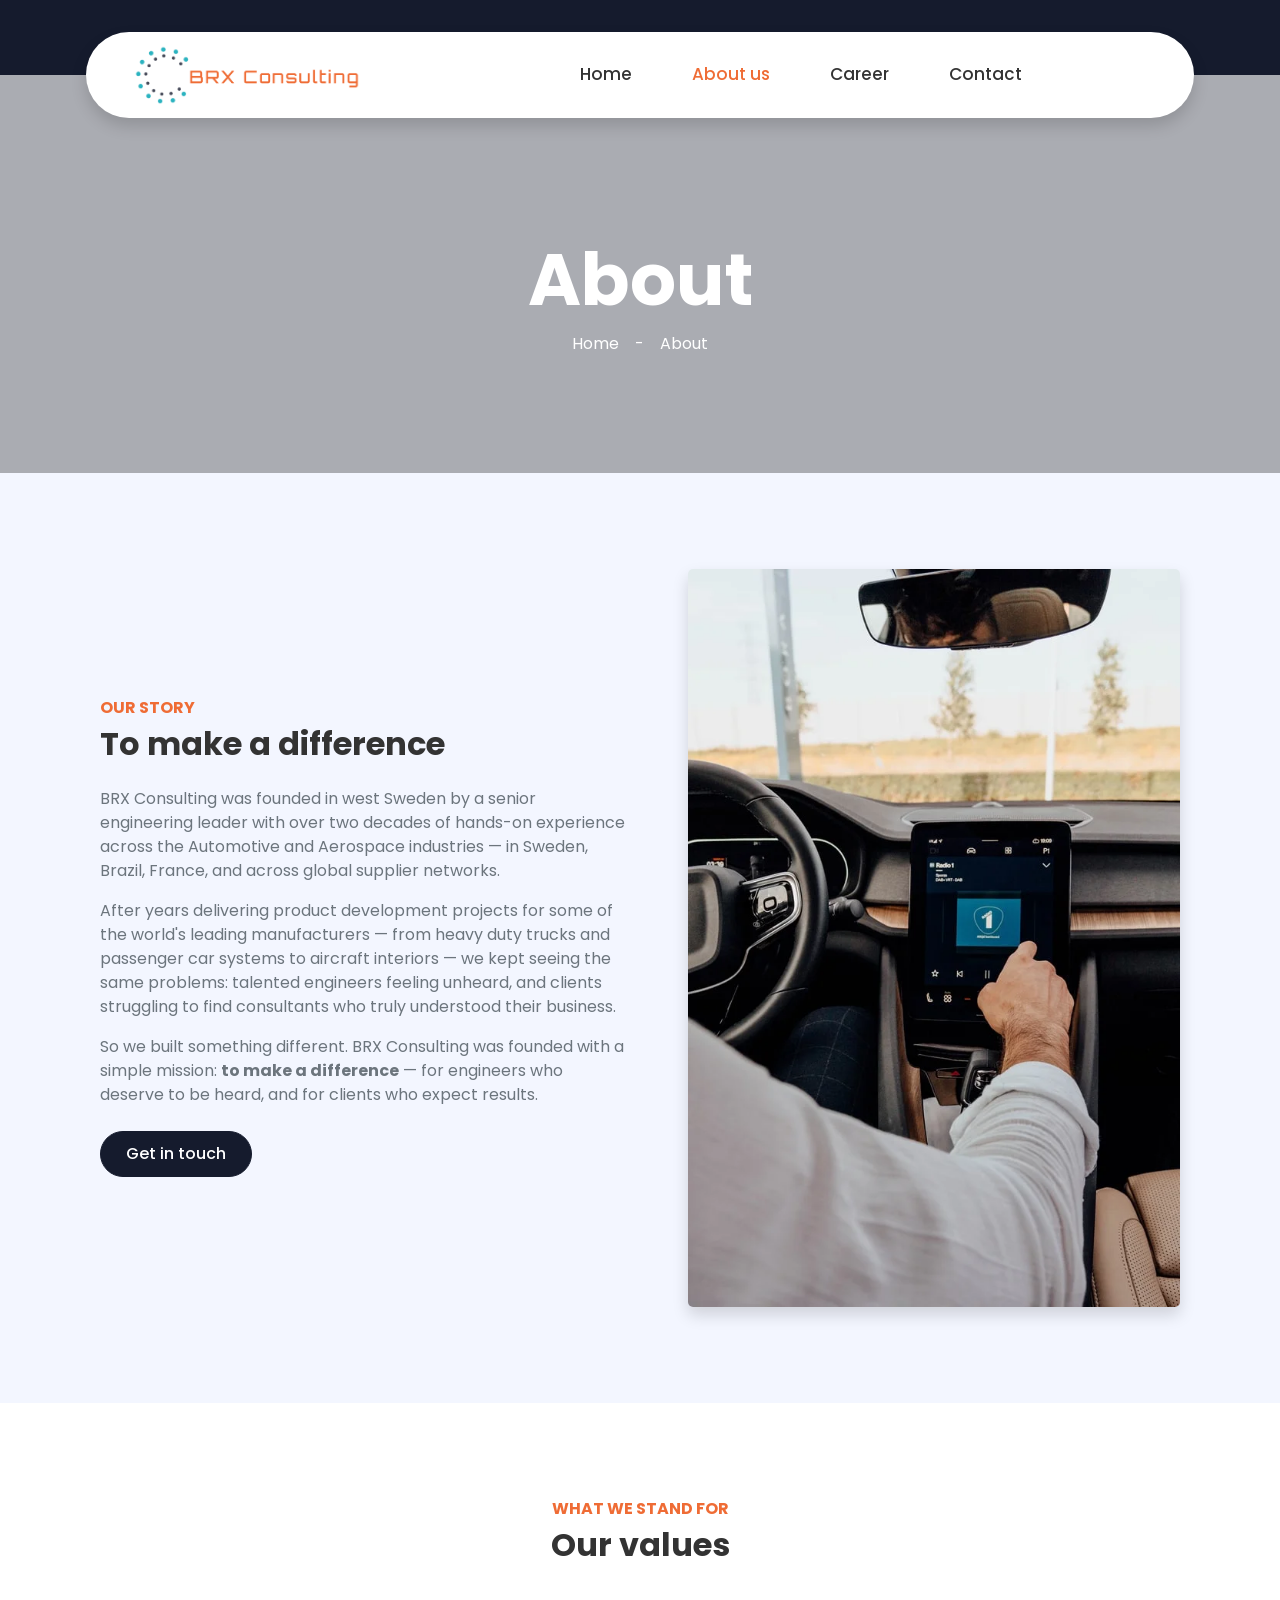
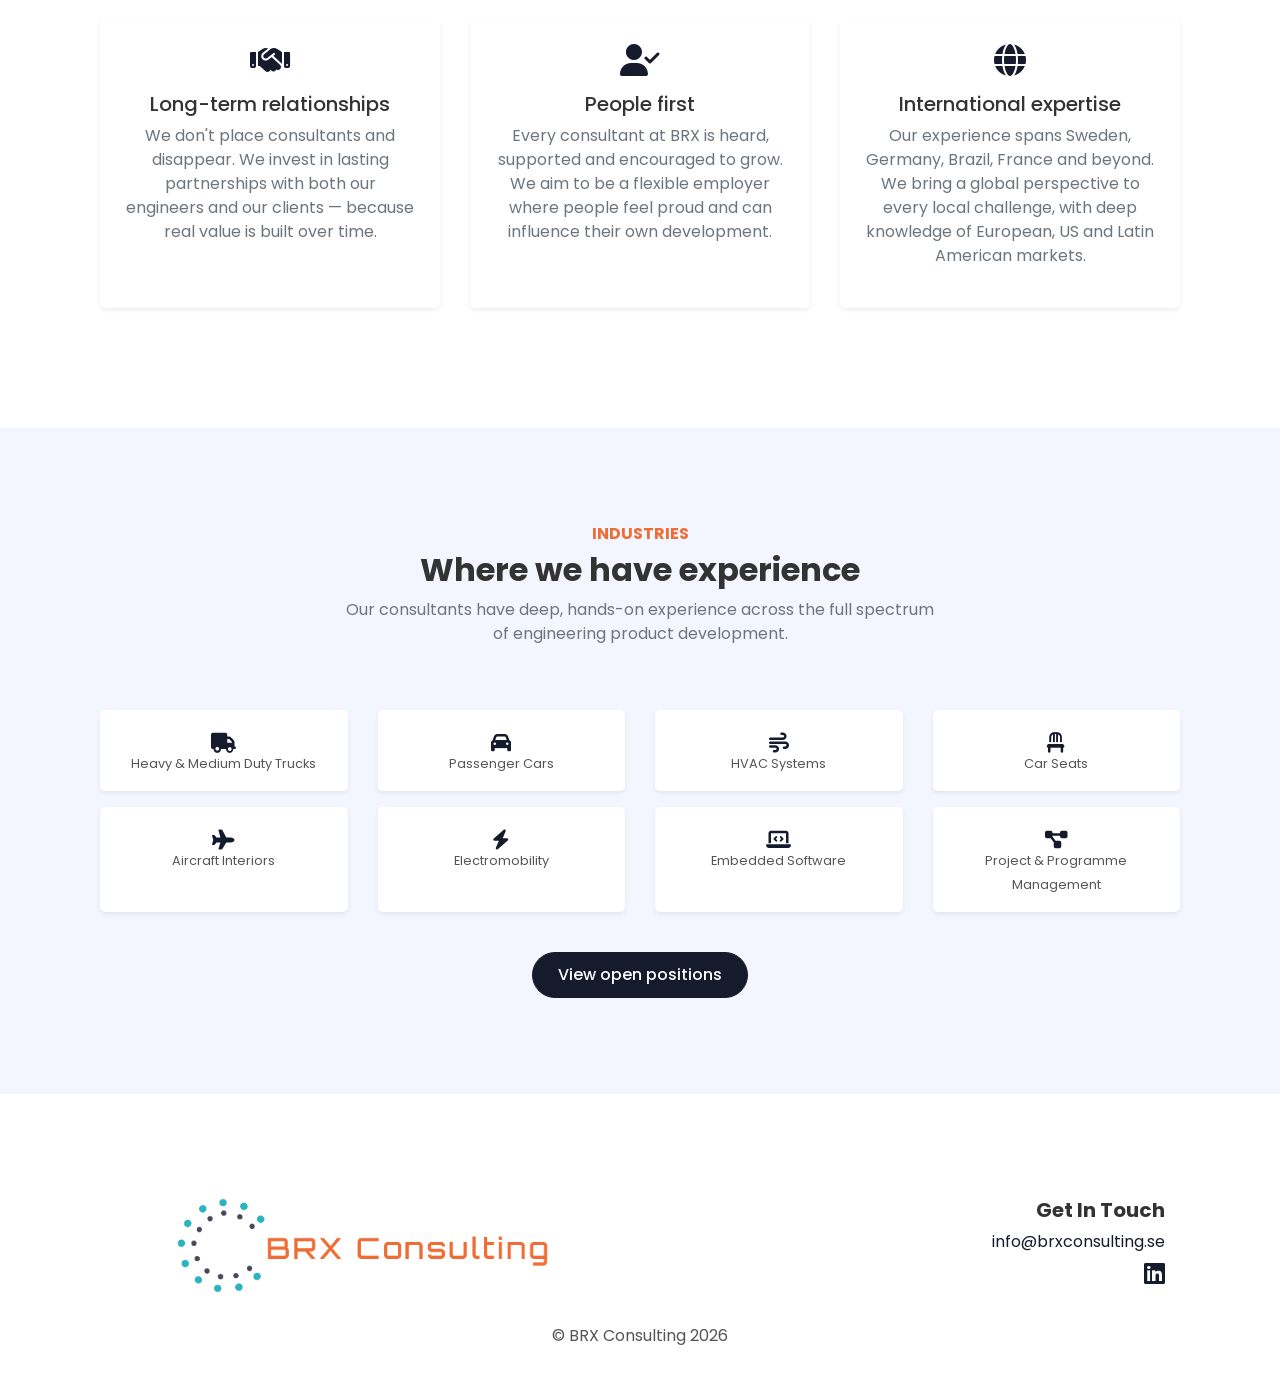
==== commit 259bfd5a: "Use absolute paths for header assets" ====
--- a/about.html
+++ b/about.html
@@ -23,6 +23,7 @@
       name="description"
       content="BRX Consulting – 20+ years of Automotive expertise. A Swedish consultancy built to make a difference for engineers and clients alike."
     />
+    <link rel="canonical" href="https://www.brxconsulting.se/" />
     <title>About Us | BRX Consulting – 20+ Years in Automotive</title>
 
     <!-- Favicon -->
@@ -45,7 +46,7 @@
       rel="preload"
       as="image"
       fetchpriority="high"
-      href="img/about.webp"
+      href="https://www.brxconsulting.se/img/about.webp"
       type="image/webp"
     />
 
--- a/css/style.css
+++ b/css/style.css
@@ -34,9 +34,7 @@
   --breakpoint-lg: 992px;
   --breakpoint-xl: 1200px;
   --font-family-sans-serif: "Poppins", sans-serif;
-  --font-family-monospace:
-    SFMono-Regular, Menlo, Monaco, Consolas, "Liberation Mono", "Courier New",
-    monospace;
+  --font-family-monospace: SFMono-Regular, Menlo, Monaco, Consolas, "Liberation Mono", "Courier New", monospace;
 }
 
 *,
@@ -52,16 +50,7 @@
   -webkit-tap-highlight-color: rgba(0, 0, 0, 0);
 }
 
-article,
-aside,
-figcaption,
-figure,
-footer,
-header,
-hgroup,
-main,
-nav,
-section {
+article, aside, figcaption, figure, footer, header, hgroup, main, nav, section {
   display: block;
 }
 
@@ -86,12 +75,7 @@
   overflow: visible;
 }
 
-h1,
-h2,
-h3,
-h4,
-h5,
-h6 {
+h1, h2, h3, h4, h5, h6 {
   margin-top: 0;
   margin-bottom: 0.5rem;
 }
@@ -191,9 +175,7 @@
 code,
 kbd,
 samp {
-  font-family:
-    SFMono-Regular, Menlo, Monaco, Consolas, "Liberation Mono", "Courier New",
-    monospace;
+  font-family: SFMono-Regular, Menlo, Monaco, Consolas, "Liberation Mono", "Courier New", monospace;
   font-size: 1em;
 }
 
@@ -270,7 +252,7 @@
   text-transform: none;
 }
 
-[role="button"] {
+[role=button] {
   cursor: pointer;
 }
 
@@ -279,29 +261,29 @@
 }
 
 button,
-[type="button"],
-[type="reset"],
-[type="submit"] {
+[type=button],
+[type=reset],
+[type=submit] {
   -webkit-appearance: button;
 }
 
 button:not(:disabled),
-[type="button"]:not(:disabled),
-[type="reset"]:not(:disabled),
-[type="submit"]:not(:disabled) {
+[type=button]:not(:disabled),
+[type=reset]:not(:disabled),
+[type=submit]:not(:disabled) {
   cursor: pointer;
 }
 
 button::-moz-focus-inner,
-[type="button"]::-moz-focus-inner,
-[type="reset"]::-moz-focus-inner,
-[type="submit"]::-moz-focus-inner {
+[type=button]::-moz-focus-inner,
+[type=reset]::-moz-focus-inner,
+[type=submit]::-moz-focus-inner {
   padding: 0;
   border-style: none;
 }
 
-input[type="radio"],
-input[type="checkbox"] {
+input[type=radio],
+input[type=checkbox] {
   box-sizing: border-box;
   padding: 0;
 }
@@ -341,17 +323,17 @@
   vertical-align: baseline;
 }
 
-[type="number"]::-webkit-inner-spin-button,
-[type="number"]::-webkit-outer-spin-button {
+[type=number]::-webkit-inner-spin-button,
+[type=number]::-webkit-outer-spin-button {
   height: auto;
 }
 
-[type="search"] {
+[type=search] {
   outline-offset: -2px;
   -webkit-appearance: none;
 }
 
-[type="search"]::-webkit-search-decoration {
+[type=search]::-webkit-search-decoration {
   -webkit-appearance: none;
 }
 
@@ -377,75 +359,55 @@
   display: none !important;
 }
 
-h1,
-h2,
-h3,
-h4,
-h5,
-h6,
-.h1,
-.h2,
-.h3,
-.h4,
-.h5,
-.h6 {
+h1, h2, h3, h4, h5, h6,
+.h1, .h2, .h3, .h4, .h5, .h6 {
   margin-bottom: 0.5rem;
   font-weight: 500;
   line-height: 1.2;
   color: #333333;
 }
 
-h1,
-.h1 {
+h1, .h1 {
   font-size: 2.5rem;
 }
 @media (max-width: 1200px) {
-  h1,
-  .h1 {
+  h1, .h1 {
     font-size: calc(1.375rem + 1.5vw);
   }
 }
 
-h2,
-.h2 {
+h2, .h2 {
   font-size: 2rem;
 }
 @media (max-width: 1200px) {
-  h2,
-  .h2 {
+  h2, .h2 {
     font-size: calc(1.325rem + 0.9vw);
   }
 }
 
-h3,
-.h3 {
+h3, .h3 {
   font-size: 1.75rem;
 }
 @media (max-width: 1200px) {
-  h3,
-  .h3 {
+  h3, .h3 {
     font-size: calc(1.3rem + 0.6vw);
   }
 }
 
-h4,
-.h4 {
+h4, .h4 {
   font-size: 1.5rem;
 }
 @media (max-width: 1200px) {
-  h4,
-  .h4 {
+  h4, .h4 {
     font-size: calc(1.275rem + 0.3vw);
   }
 }
 
-h5,
-.h5 {
+h5, .h5 {
   font-size: 1.25rem;
 }
 
-h6,
-.h6 {
+h6, .h6 {
   font-size: 1rem;
 }
 
@@ -641,32 +603,22 @@
 }
 
 @media (min-width: 576px) {
-  .container-sm,
-  .container {
+  .container-sm, .container {
     max-width: 540px;
   }
 }
 @media (min-width: 768px) {
-  .container-md,
-  .container-sm,
-  .container {
+  .container-md, .container-sm, .container {
     max-width: 720px;
   }
 }
 @media (min-width: 992px) {
-  .container-lg,
-  .container-md,
-  .container-sm,
-  .container {
+  .container-lg, .container-md, .container-sm, .container {
     max-width: 960px;
   }
 }
 @media (min-width: 1200px) {
-  .container-xl,
-  .container-lg,
-  .container-md,
-  .container-sm,
-  .container {
+  .container-xl, .container-lg, .container-md, .container-sm, .container {
     max-width: 1140px;
   }
 }
@@ -682,81 +634,17 @@
   margin-left: 0;
 }
 .no-gutters > .col,
-.no-gutters > [class*="col-"] {
+.no-gutters > [class*=col-] {
   padding-right: 0;
   padding-left: 0;
 }
 
 .col-xl,
-.col-xl-auto,
-.col-xl-12,
-.col-xl-11,
-.col-xl-10,
-.col-xl-9,
-.col-xl-8,
-.col-xl-7,
-.col-xl-6,
-.col-xl-5,
-.col-xl-4,
-.col-xl-3,
-.col-xl-2,
-.col-xl-1,
-.col-lg,
-.col-lg-auto,
-.col-lg-12,
-.col-lg-11,
-.col-lg-10,
-.col-lg-9,
-.col-lg-8,
-.col-lg-7,
-.col-lg-6,
-.col-lg-5,
-.col-lg-4,
-.col-lg-3,
-.col-lg-2,
-.col-lg-1,
-.col-md,
-.col-md-auto,
-.col-md-12,
-.col-md-11,
-.col-md-10,
-.col-md-9,
-.col-md-8,
-.col-md-7,
-.col-md-6,
-.col-md-5,
-.col-md-4,
-.col-md-3,
-.col-md-2,
-.col-md-1,
-.col-sm,
-.col-sm-auto,
-.col-sm-12,
-.col-sm-11,
-.col-sm-10,
-.col-sm-9,
-.col-sm-8,
-.col-sm-7,
-.col-sm-6,
-.col-sm-5,
-.col-sm-4,
-.col-sm-3,
-.col-sm-2,
-.col-sm-1,
-.col,
-.col-auto,
-.col-12,
-.col-11,
-.col-10,
-.col-9,
-.col-8,
-.col-7,
-.col-6,
-.col-5,
-.col-4,
-.col-3,
-.col-2,
-.col-1 {
+.col-xl-auto, .col-xl-12, .col-xl-11, .col-xl-10, .col-xl-9, .col-xl-8, .col-xl-7, .col-xl-6, .col-xl-5, .col-xl-4, .col-xl-3, .col-xl-2, .col-xl-1, .col-lg,
+.col-lg-auto, .col-lg-12, .col-lg-11, .col-lg-10, .col-lg-9, .col-lg-8, .col-lg-7, .col-lg-6, .col-lg-5, .col-lg-4, .col-lg-3, .col-lg-2, .col-lg-1, .col-md,
+.col-md-auto, .col-md-12, .col-md-11, .col-md-10, .col-md-9, .col-md-8, .col-md-7, .col-md-6, .col-md-5, .col-md-4, .col-md-3, .col-md-2, .col-md-1, .col-sm,
+.col-sm-auto, .col-sm-12, .col-sm-11, .col-sm-10, .col-sm-9, .col-sm-8, .col-sm-7, .col-sm-6, .col-sm-5, .col-sm-4, .col-sm-3, .col-sm-2, .col-sm-1, .col,
+.col-auto, .col-12, .col-11, .col-10, .col-9, .col-8, .col-7, .col-6, .col-5, .col-4, .col-3, .col-2, .col-1 {
   position: relative;
   width: 100%;
   padding-right: 15px;
@@ -1953,9 +1841,7 @@
   background-clip: padding-box;
   border: 1px solid #ced4da;
   border-radius: 5px;
-  transition:
-    border-color 0.15s ease-in-out,
-    box-shadow 0.15s ease-in-out;
+  transition: border-color 0.15s ease-in-out, box-shadow 0.15s ease-in-out;
 }
 @media (prefers-reduced-motion: reduce) {
   .form-control {
@@ -1981,16 +1867,15 @@
   color: #6c757d;
   opacity: 1;
 }
-.form-control:disabled,
-.form-control[readonly] {
+.form-control:disabled, .form-control[readonly] {
   background-color: #e9ecef;
   opacity: 1;
 }
 
-input[type="date"].form-control,
-input[type="time"].form-control,
-input[type="datetime-local"].form-control,
-input[type="month"].form-control {
+input[type=date].form-control,
+input[type=time].form-control,
+input[type=datetime-local].form-control,
+input[type=month].form-control {
   appearance: none;
 }
 
@@ -2039,8 +1924,7 @@
   border: solid transparent;
   border-width: 1px 0;
 }
-.form-control-plaintext.form-control-sm,
-.form-control-plaintext.form-control-lg {
+.form-control-plaintext.form-control-sm, .form-control-plaintext.form-control-lg {
   padding-right: 0;
   padding-left: 0;
 }
@@ -2061,8 +1945,7 @@
   border-radius: 0.3rem;
 }
 
-select.form-control[size],
-select.form-control[multiple] {
+select.form-control[size], select.form-control[multiple] {
   height: auto;
 }
 
@@ -2086,7 +1969,7 @@
   margin-left: -5px;
 }
 .form-row > .col,
-.form-row > [class*="col-"] {
+.form-row > [class*=col-] {
   padding-right: 5px;
   padding-left: 5px;
 }
@@ -2102,8 +1985,7 @@
   margin-top: 0.3rem;
   margin-left: -1.25rem;
 }
-.form-check-input[disabled] ~ .form-check-label,
-.form-check-input:disabled ~ .form-check-label {
+.form-check-input[disabled] ~ .form-check-label, .form-check-input:disabled ~ .form-check-label {
   color: #6c757d;
 }
 
@@ -2155,8 +2037,7 @@
   display: block;
 }
 
-.was-validated .form-control:valid,
-.form-control.is-valid {
+.was-validated .form-control:valid, .form-control.is-valid {
   border-color: #28a745;
   padding-right: calc(1.5em + 0.75rem);
   background-image: url("data:image/svg+xml,%3csvg xmlns='http://www.w3.org/2000/svg' width='8' height='8' viewBox='0 0 8 8'%3e%3cpath fill='%2328a745' d='M2.3 6.73L.6 4.53c-.4-1.04.46-1.4 1.1-.8l1.1 1.4 3.4-3.8c.6-.63 1.6-.27 1.2.7l-4 4.6c-.43.5-.8.4-1.1.1z'/%3e%3c/svg%3e");
@@ -2164,82 +2045,56 @@
   background-position: right calc(0.375em + 0.1875rem) center;
   background-size: calc(0.75em + 0.375rem) calc(0.75em + 0.375rem);
 }
-.was-validated .form-control:valid:focus,
-.form-control.is-valid:focus {
+.was-validated .form-control:valid:focus, .form-control.is-valid:focus {
   border-color: #28a745;
   box-shadow: 0 0 0 0.2rem rgba(40, 167, 69, 0.25);
 }
 
-.was-validated textarea.form-control:valid,
-textarea.form-control.is-valid {
+.was-validated textarea.form-control:valid, textarea.form-control.is-valid {
   padding-right: calc(1.5em + 0.75rem);
-  background-position: top calc(0.375em + 0.1875rem) right
-    calc(0.375em + 0.1875rem);
-}
-
-.was-validated .custom-select:valid,
-.custom-select.is-valid {
+  background-position: top calc(0.375em + 0.1875rem) right calc(0.375em + 0.1875rem);
+}
+
+.was-validated .custom-select:valid, .custom-select.is-valid {
   border-color: #28a745;
   padding-right: calc(0.75em + 2.3125rem);
-  background:
-    url("data:image/svg+xml,%3csvg xmlns='http://www.w3.org/2000/svg' width='4' height='5' viewBox='0 0 4 5'%3e%3cpath fill='%23343a40' d='M2 0L0 2h4zm0 5L0 3h4z'/%3e%3c/svg%3e")
-      no-repeat right 0.75rem center/8px 10px,
-    url("data:image/svg+xml,%3csvg xmlns='http://www.w3.org/2000/svg' width='8' height='8' viewBox='0 0 8 8'%3e%3cpath fill='%2328a745' d='M2.3 6.73L.6 4.53c-.4-1.04.46-1.4 1.1-.8l1.1 1.4 3.4-3.8c.6-.63 1.6-.27 1.2.7l-4 4.6c-.43.5-.8.4-1.1.1z'/%3e%3c/svg%3e")
-      #fff no-repeat center right 1.75rem / calc(0.75em + 0.375rem)
-      calc(0.75em + 0.375rem);
-}
-.was-validated .custom-select:valid:focus,
-.custom-select.is-valid:focus {
+  background: url("data:image/svg+xml,%3csvg xmlns='http://www.w3.org/2000/svg' width='4' height='5' viewBox='0 0 4 5'%3e%3cpath fill='%23343a40' d='M2 0L0 2h4zm0 5L0 3h4z'/%3e%3c/svg%3e") no-repeat right 0.75rem center/8px 10px, url("data:image/svg+xml,%3csvg xmlns='http://www.w3.org/2000/svg' width='8' height='8' viewBox='0 0 8 8'%3e%3cpath fill='%2328a745' d='M2.3 6.73L.6 4.53c-.4-1.04.46-1.4 1.1-.8l1.1 1.4 3.4-3.8c.6-.63 1.6-.27 1.2.7l-4 4.6c-.43.5-.8.4-1.1.1z'/%3e%3c/svg%3e") #fff no-repeat center right 1.75rem/calc(0.75em + 0.375rem) calc(0.75em + 0.375rem);
+}
+.was-validated .custom-select:valid:focus, .custom-select.is-valid:focus {
   border-color: #28a745;
   box-shadow: 0 0 0 0.2rem rgba(40, 167, 69, 0.25);
 }
 
-.was-validated .form-check-input:valid ~ .form-check-label,
-.form-check-input.is-valid ~ .form-check-label {
+.was-validated .form-check-input:valid ~ .form-check-label, .form-check-input.is-valid ~ .form-check-label {
   color: #28a745;
 }
 .was-validated .form-check-input:valid ~ .valid-feedback,
-.was-validated .form-check-input:valid ~ .valid-tooltip,
-.form-check-input.is-valid ~ .valid-feedback,
+.was-validated .form-check-input:valid ~ .valid-tooltip, .form-check-input.is-valid ~ .valid-feedback,
 .form-check-input.is-valid ~ .valid-tooltip {
   display: block;
 }
 
-.was-validated .custom-control-input:valid ~ .custom-control-label,
-.custom-control-input.is-valid ~ .custom-control-label {
+.was-validated .custom-control-input:valid ~ .custom-control-label, .custom-control-input.is-valid ~ .custom-control-label {
   color: #28a745;
 }
-.was-validated .custom-control-input:valid ~ .custom-control-label::before,
-.custom-control-input.is-valid ~ .custom-control-label::before {
+.was-validated .custom-control-input:valid ~ .custom-control-label::before, .custom-control-input.is-valid ~ .custom-control-label::before {
   border-color: #28a745;
 }
-.was-validated
-  .custom-control-input:valid:checked
-  ~ .custom-control-label::before,
-.custom-control-input.is-valid:checked ~ .custom-control-label::before {
+.was-validated .custom-control-input:valid:checked ~ .custom-control-label::before, .custom-control-input.is-valid:checked ~ .custom-control-label::before {
   border-color: rgb(51.6956521739, 206.3043478261, 87);
   background-color: rgb(51.6956521739, 206.3043478261, 87);
 }
-.was-validated
-  .custom-control-input:valid:focus
-  ~ .custom-control-label::before,
-.custom-control-input.is-valid:focus ~ .custom-control-label::before {
+.was-validated .custom-control-input:valid:focus ~ .custom-control-label::before, .custom-control-input.is-valid:focus ~ .custom-control-label::before {
   box-shadow: 0 0 0 0.2rem rgba(40, 167, 69, 0.25);
 }
-.was-validated
-  .custom-control-input:valid:focus:not(:checked)
-  ~ .custom-control-label::before,
-.custom-control-input.is-valid:focus:not(:checked)
-  ~ .custom-control-label::before {
+.was-validated .custom-control-input:valid:focus:not(:checked) ~ .custom-control-label::before, .custom-control-input.is-valid:focus:not(:checked) ~ .custom-control-label::before {
   border-color: #28a745;
 }
 
-.was-validated .custom-file-input:valid ~ .custom-file-label,
-.custom-file-input.is-valid ~ .custom-file-label {
+.was-validated .custom-file-input:valid ~ .custom-file-label, .custom-file-input.is-valid ~ .custom-file-label {
   border-color: #28a745;
 }
-.was-validated .custom-file-input:valid:focus ~ .custom-file-label,
-.custom-file-input.is-valid:focus ~ .custom-file-label {
+.was-validated .custom-file-input:valid:focus ~ .custom-file-label, .custom-file-input.is-valid:focus ~ .custom-file-label {
   border-color: #28a745;
   box-shadow: 0 0 0 0.2rem rgba(40, 167, 69, 0.25);
 }
@@ -2275,8 +2130,7 @@
   display: block;
 }
 
-.was-validated .form-control:invalid,
-.form-control.is-invalid {
+.was-validated .form-control:invalid, .form-control.is-invalid {
   border-color: #dc3545;
   padding-right: calc(1.5em + 0.75rem);
   background-image: url("data:image/svg+xml,%3csvg xmlns='http://www.w3.org/2000/svg' width='12' height='12' fill='none' stroke='%23dc3545' viewBox='0 0 12 12'%3e%3ccircle cx='6' cy='6' r='4.5'/%3e%3cpath stroke-linejoin='round' d='M5.8 3.6h.4L6 6.5z'/%3e%3ccircle cx='6' cy='8.2' r='.6' fill='%23dc3545' stroke='none'/%3e%3c/svg%3e");
@@ -2284,82 +2138,56 @@
   background-position: right calc(0.375em + 0.1875rem) center;
   background-size: calc(0.75em + 0.375rem) calc(0.75em + 0.375rem);
 }
-.was-validated .form-control:invalid:focus,
-.form-control.is-invalid:focus {
+.was-validated .form-control:invalid:focus, .form-control.is-invalid:focus {
   border-color: #dc3545;
   box-shadow: 0 0 0 0.2rem rgba(220, 53, 69, 0.25);
 }
 
-.was-validated textarea.form-control:invalid,
-textarea.form-control.is-invalid {
+.was-validated textarea.form-control:invalid, textarea.form-control.is-invalid {
   padding-right: calc(1.5em + 0.75rem);
-  background-position: top calc(0.375em + 0.1875rem) right
-    calc(0.375em + 0.1875rem);
-}
-
-.was-validated .custom-select:invalid,
-.custom-select.is-invalid {
+  background-position: top calc(0.375em + 0.1875rem) right calc(0.375em + 0.1875rem);
+}
+
+.was-validated .custom-select:invalid, .custom-select.is-invalid {
   border-color: #dc3545;
   padding-right: calc(0.75em + 2.3125rem);
-  background:
-    url("data:image/svg+xml,%3csvg xmlns='http://www.w3.org/2000/svg' width='4' height='5' viewBox='0 0 4 5'%3e%3cpath fill='%23343a40' d='M2 0L0 2h4zm0 5L0 3h4z'/%3e%3c/svg%3e")
-      no-repeat right 0.75rem center/8px 10px,
-    url("data:image/svg+xml,%3csvg xmlns='http://www.w3.org/2000/svg' width='12' height='12' fill='none' stroke='%23dc3545' viewBox='0 0 12 12'%3e%3ccircle cx='6' cy='6' r='4.5'/%3e%3cpath stroke-linejoin='round' d='M5.8 3.6h.4L6 6.5z'/%3e%3ccircle cx='6' cy='8.2' r='.6' fill='%23dc3545' stroke='none'/%3e%3c/svg%3e")
-      #fff no-repeat center right 1.75rem / calc(0.75em + 0.375rem)
-      calc(0.75em + 0.375rem);
-}
-.was-validated .custom-select:invalid:focus,
-.custom-select.is-invalid:focus {
+  background: url("data:image/svg+xml,%3csvg xmlns='http://www.w3.org/2000/svg' width='4' height='5' viewBox='0 0 4 5'%3e%3cpath fill='%23343a40' d='M2 0L0 2h4zm0 5L0 3h4z'/%3e%3c/svg%3e") no-repeat right 0.75rem center/8px 10px, url("data:image/svg+xml,%3csvg xmlns='http://www.w3.org/2000/svg' width='12' height='12' fill='none' stroke='%23dc3545' viewBox='0 0 12 12'%3e%3ccircle cx='6' cy='6' r='4.5'/%3e%3cpath stroke-linejoin='round' d='M5.8 3.6h.4L6 6.5z'/%3e%3ccircle cx='6' cy='8.2' r='.6' fill='%23dc3545' stroke='none'/%3e%3c/svg%3e") #fff no-repeat center right 1.75rem/calc(0.75em + 0.375rem) calc(0.75em + 0.375rem);
+}
+.was-validated .custom-select:invalid:focus, .custom-select.is-invalid:focus {
   border-color: #dc3545;
   box-shadow: 0 0 0 0.2rem rgba(220, 53, 69, 0.25);
 }
 
-.was-validated .form-check-input:invalid ~ .form-check-label,
-.form-check-input.is-invalid ~ .form-check-label {
+.was-validated .form-check-input:invalid ~ .form-check-label, .form-check-input.is-invalid ~ .form-check-label {
   color: #dc3545;
 }
 .was-validated .form-check-input:invalid ~ .invalid-feedback,
-.was-validated .form-check-input:invalid ~ .invalid-tooltip,
-.form-check-input.is-invalid ~ .invalid-feedback,
+.was-validated .form-check-input:invalid ~ .invalid-tooltip, .form-check-input.is-invalid ~ .invalid-feedback,
 .form-check-input.is-invalid ~ .invalid-tooltip {
   display: block;
 }
 
-.was-validated .custom-control-input:invalid ~ .custom-control-label,
-.custom-control-input.is-invalid ~ .custom-control-label {
+.was-validated .custom-control-input:invalid ~ .custom-control-label, .custom-control-input.is-invalid ~ .custom-control-label {
   color: #dc3545;
 }
-.was-validated .custom-control-input:invalid ~ .custom-control-label::before,
-.custom-control-input.is-invalid ~ .custom-control-label::before {
+.was-validated .custom-control-input:invalid ~ .custom-control-label::before, .custom-control-input.is-invalid ~ .custom-control-label::before {
   border-color: #dc3545;
 }
-.was-validated
-  .custom-control-input:invalid:checked
-  ~ .custom-control-label::before,
-.custom-control-input.is-invalid:checked ~ .custom-control-label::before {
+.was-validated .custom-control-input:invalid:checked ~ .custom-control-label::before, .custom-control-input.is-invalid:checked ~ .custom-control-label::before {
   border-color: rgb(227.5316455696, 96.4683544304, 109.0253164557);
   background-color: rgb(227.5316455696, 96.4683544304, 109.0253164557);
 }
-.was-validated
-  .custom-control-input:invalid:focus
-  ~ .custom-control-label::before,
-.custom-control-input.is-invalid:focus ~ .custom-control-label::before {
+.was-validated .custom-control-input:invalid:focus ~ .custom-control-label::before, .custom-control-input.is-invalid:focus ~ .custom-control-label::before {
   box-shadow: 0 0 0 0.2rem rgba(220, 53, 69, 0.25);
 }
-.was-validated
-  .custom-control-input:invalid:focus:not(:checked)
-  ~ .custom-control-label::before,
-.custom-control-input.is-invalid:focus:not(:checked)
-  ~ .custom-control-label::before {
+.was-validated .custom-control-input:invalid:focus:not(:checked) ~ .custom-control-label::before, .custom-control-input.is-invalid:focus:not(:checked) ~ .custom-control-label::before {
   border-color: #dc3545;
 }
 
-.was-validated .custom-file-input:invalid ~ .custom-file-label,
-.custom-file-input.is-invalid ~ .custom-file-label {
+.was-validated .custom-file-input:invalid ~ .custom-file-label, .custom-file-input.is-invalid ~ .custom-file-label {
   border-color: #dc3545;
 }
-.was-validated .custom-file-input:invalid:focus ~ .custom-file-label,
-.custom-file-input.is-invalid:focus ~ .custom-file-label {
+.was-validated .custom-file-input:invalid:focus ~ .custom-file-label, .custom-file-input.is-invalid:focus ~ .custom-file-label {
   border-color: #dc3545;
   box-shadow: 0 0 0 0.2rem rgba(220, 53, 69, 0.25);
 }
@@ -2434,11 +2262,7 @@
   font-size: 1rem;
   line-height: 1.5;
   border-radius: 5px;
-  transition:
-    color 0.15s ease-in-out,
-    background-color 0.15s ease-in-out,
-    border-color 0.15s ease-in-out,
-    box-shadow 0.15s ease-in-out;
+  transition: color 0.15s ease-in-out, background-color 0.15s ease-in-out, border-color 0.15s ease-in-out, box-shadow 0.15s ease-in-out;
 }
 @media (prefers-reduced-motion: reduce) {
   .btn {
@@ -2449,13 +2273,11 @@
   color: #555555;
   text-decoration: none;
 }
-.btn:focus,
-.btn.focus {
+.btn:focus, .btn.focus {
   outline: 0;
   box-shadow: 0 0 0 0.2rem rgba(21, 27, 45, 0.25);
 }
-.btn.disabled,
-.btn:disabled {
+.btn.disabled, .btn:disabled {
   opacity: 0.65;
 }
 .btn:not(:disabled):not(.disabled) {
@@ -2476,29 +2298,23 @@
   background-color: rgb(8.8295454545, 11.3522727273, 18.9204545455);
   border-color: rgb(4.7727272727, 6.1363636364, 10.2272727273);
 }
-.btn-primary:focus,
-.btn-primary.focus {
+.btn-primary:focus, .btn-primary.focus {
   color: #fff;
   background-color: rgb(8.8295454545, 11.3522727273, 18.9204545455);
   border-color: rgb(4.7727272727, 6.1363636364, 10.2272727273);
   box-shadow: 0 0 0 0.2rem rgba(56.1, 61.2, 76.5, 0.5);
 }
-.btn-primary.disabled,
-.btn-primary:disabled {
+.btn-primary.disabled, .btn-primary:disabled {
   color: #fff;
   background-color: #151b2d;
   border-color: #151b2d;
 }
-.btn-primary:not(:disabled):not(.disabled):active,
-.btn-primary:not(:disabled):not(.disabled).active,
-.show > .btn-primary.dropdown-toggle {
+.btn-primary:not(:disabled):not(.disabled):active, .btn-primary:not(:disabled):not(.disabled).active, .show > .btn-primary.dropdown-toggle {
   color: #fff;
   background-color: rgb(4.7727272727, 6.1363636364, 10.2272727273);
   border-color: rgb(0.7159090909, 0.9204545455, 1.5340909091);
 }
-.btn-primary:not(:disabled):not(.disabled):active:focus,
-.btn-primary:not(:disabled):not(.disabled).active:focus,
-.show > .btn-primary.dropdown-toggle:focus {
+.btn-primary:not(:disabled):not(.disabled):active:focus, .btn-primary:not(:disabled):not(.disabled).active:focus, .show > .btn-primary.dropdown-toggle:focus {
   box-shadow: 0 0 0 0.2rem rgba(56.1, 61.2, 76.5, 0.5);
 }
 
@@ -2512,29 +2328,23 @@
   background-color: rgb(64.8218232044, 182.320441989, 225.9281767956);
   border-color: rgb(53.7624309392, 178.0939226519, 224.2375690608);
 }
-.btn-secondary:focus,
-.btn-secondary.focus {
+.btn-secondary:focus, .btn-secondary.focus {
   color: #212529;
   background-color: rgb(64.8218232044, 182.320441989, 225.9281767956);
   border-color: rgb(53.7624309392, 178.0939226519, 224.2375690608);
   box-shadow: 0 0 0 0.2rem rgba(88.25, 171.3, 202.5, 0.5);
 }
-.btn-secondary.disabled,
-.btn-secondary:disabled {
+.btn-secondary.disabled, .btn-secondary:disabled {
   color: #212529;
   background-color: #62c3e7;
   border-color: #62c3e7;
 }
-.btn-secondary:not(:disabled):not(.disabled):active,
-.btn-secondary:not(:disabled):not(.disabled).active,
-.show > .btn-secondary.dropdown-toggle {
+.btn-secondary:not(:disabled):not(.disabled):active, .btn-secondary:not(:disabled):not(.disabled).active, .show > .btn-secondary.dropdown-toggle {
   color: #fff;
   background-color: rgb(53.7624309392, 178.0939226519, 224.2375690608);
   border-color: rgb(42.703038674, 173.8674033149, 222.546961326);
 }
-.btn-secondary:not(:disabled):not(.disabled):active:focus,
-.btn-secondary:not(:disabled):not(.disabled).active:focus,
-.show > .btn-secondary.dropdown-toggle:focus {
+.btn-secondary:not(:disabled):not(.disabled):active:focus, .btn-secondary:not(:disabled):not(.disabled).active:focus, .show > .btn-secondary.dropdown-toggle:focus {
   box-shadow: 0 0 0 0.2rem rgba(88.25, 171.3, 202.5, 0.5);
 }
 
@@ -2548,29 +2358,23 @@
   background-color: rgb(32.6086956522, 136.1413043478, 56.25);
   border-color: rgb(30.1449275362, 125.8550724638, 52);
 }
-.btn-success:focus,
-.btn-success.focus {
+.btn-success:focus, .btn-success.focus {
   color: #fff;
   background-color: rgb(32.6086956522, 136.1413043478, 56.25);
   border-color: rgb(30.1449275362, 125.8550724638, 52);
   box-shadow: 0 0 0 0.2rem rgba(72.25, 180.2, 96.9, 0.5);
 }
-.btn-success.disabled,
-.btn-success:disabled {
+.btn-success.disabled, .btn-success:disabled {
   color: #fff;
   background-color: #28a745;
   border-color: #28a745;
 }
-.btn-success:not(:disabled):not(.disabled):active,
-.btn-success:not(:disabled):not(.disabled).active,
-.show > .btn-success.dropdown-toggle {
+.btn-success:not(:disabled):not(.disabled):active, .btn-success:not(:disabled):not(.disabled).active, .show > .btn-success.dropdown-toggle {
   color: #fff;
   background-color: rgb(30.1449275362, 125.8550724638, 52);
   border-color: rgb(27.6811594203, 115.5688405797, 47.75);
 }
-.btn-success:not(:disabled):not(.disabled):active:focus,
-.btn-success:not(:disabled):not(.disabled).active:focus,
-.show > .btn-success.dropdown-toggle:focus {
+.btn-success:not(:disabled):not(.disabled):active:focus, .btn-success:not(:disabled):not(.disabled).active:focus, .show > .btn-success.dropdown-toggle:focus {
   box-shadow: 0 0 0 0.2rem rgba(72.25, 180.2, 96.9, 0.5);
 }
 
@@ -2584,29 +2388,23 @@
   background-color: rgb(18.75, 132.0652173913, 150);
   border-color: rgb(17.3333333333, 122.0869565217, 138.6666666667);
 }
-.btn-info:focus,
-.btn-info.focus {
+.btn-info:focus, .btn-info.focus {
   color: #fff;
   background-color: rgb(18.75, 132.0652173913, 150);
   border-color: rgb(17.3333333333, 122.0869565217, 138.6666666667);
   box-shadow: 0 0 0 0.2rem rgba(57.8, 175.95, 194.65, 0.5);
 }
-.btn-info.disabled,
-.btn-info:disabled {
+.btn-info.disabled, .btn-info:disabled {
   color: #fff;
   background-color: #17a2b8;
   border-color: #17a2b8;
 }
-.btn-info:not(:disabled):not(.disabled):active,
-.btn-info:not(:disabled):not(.disabled).active,
-.show > .btn-info.dropdown-toggle {
+.btn-info:not(:disabled):not(.disabled):active, .btn-info:not(:disabled):not(.disabled).active, .show > .btn-info.dropdown-toggle {
   color: #fff;
   background-color: rgb(17.3333333333, 122.0869565217, 138.6666666667);
   border-color: rgb(15.9166666667, 112.1086956522, 127.3333333333);
 }
-.btn-info:not(:disabled):not(.disabled):active:focus,
-.btn-info:not(:disabled):not(.disabled).active:focus,
-.show > .btn-info.dropdown-toggle:focus {
+.btn-info:not(:disabled):not(.disabled):active:focus, .btn-info:not(:disabled):not(.disabled).active:focus, .show > .btn-info.dropdown-toggle:focus {
   box-shadow: 0 0 0 0.2rem rgba(57.8, 175.95, 194.65, 0.5);
 }
 
@@ -2620,29 +2418,23 @@
   background-color: rgb(235.126146789, 82.6433486239, 18.623853211);
   border-color: rgb(223.3119266055, 78.4908256881, 17.6880733945);
 }
-.btn-warning:focus,
-.btn-warning.focus {
+.btn-warning:focus, .btn-warning.focus {
   color: #fff;
   background-color: rgb(235.126146789, 82.6433486239, 18.623853211);
   border-color: rgb(223.3119266055, 78.4908256881, 17.6880733945);
   box-shadow: 0 0 0 0.2rem rgba(241.4, 130.05, 83.3, 0.5);
 }
-.btn-warning.disabled,
-.btn-warning:disabled {
+.btn-warning.disabled, .btn-warning:disabled {
   color: #fff;
   background-color: #ef6c35;
   border-color: #ef6c35;
 }
-.btn-warning:not(:disabled):not(.disabled):active,
-.btn-warning:not(:disabled):not(.disabled).active,
-.show > .btn-warning.dropdown-toggle {
+.btn-warning:not(:disabled):not(.disabled):active, .btn-warning:not(:disabled):not(.disabled).active, .show > .btn-warning.dropdown-toggle {
   color: #fff;
   background-color: rgb(223.3119266055, 78.4908256881, 17.6880733945);
   border-color: rgb(211.497706422, 74.3383027523, 16.752293578);
 }
-.btn-warning:not(:disabled):not(.disabled):active:focus,
-.btn-warning:not(:disabled):not(.disabled).active:focus,
-.show > .btn-warning.dropdown-toggle:focus {
+.btn-warning:not(:disabled):not(.disabled):active:focus, .btn-warning:not(:disabled):not(.disabled).active:focus, .show > .btn-warning.dropdown-toggle:focus {
   box-shadow: 0 0 0 0.2rem rgba(241.4, 130.05, 83.3, 0.5);
 }
 
@@ -2656,29 +2448,23 @@
   background-color: rgb(200.082278481, 34.667721519, 50.5158227848);
   border-color: rgb(189.2151898734, 32.7848101266, 47.7721518987);
 }
-.btn-danger:focus,
-.btn-danger.focus {
+.btn-danger:focus, .btn-danger.focus {
   color: #fff;
   background-color: rgb(200.082278481, 34.667721519, 50.5158227848);
   border-color: rgb(189.2151898734, 32.7848101266, 47.7721518987);
   box-shadow: 0 0 0 0.2rem rgba(225.25, 83.3, 96.9, 0.5);
 }
-.btn-danger.disabled,
-.btn-danger:disabled {
+.btn-danger.disabled, .btn-danger:disabled {
   color: #fff;
   background-color: #dc3545;
   border-color: #dc3545;
 }
-.btn-danger:not(:disabled):not(.disabled):active,
-.btn-danger:not(:disabled):not(.disabled).active,
-.show > .btn-danger.dropdown-toggle {
+.btn-danger:not(:disabled):not(.disabled):active, .btn-danger:not(:disabled):not(.disabled).active, .show > .btn-danger.dropdown-toggle {
   color: #fff;
   background-color: rgb(189.2151898734, 32.7848101266, 47.7721518987);
   border-color: rgb(178.3481012658, 30.9018987342, 45.0284810127);
 }
-.btn-danger:not(:disabled):not(.disabled):active:focus,
-.btn-danger:not(:disabled):not(.disabled).active:focus,
-.show > .btn-danger.dropdown-toggle:focus {
+.btn-danger:not(:disabled):not(.disabled):active:focus, .btn-danger:not(:disabled):not(.disabled).active:focus, .show > .btn-danger.dropdown-toggle:focus {
   box-shadow: 0 0 0 0.2rem rgba(225.25, 83.3, 96.9, 0.5);
 }
 
@@ -2692,29 +2478,23 @@
   background-color: rgb(235.875, 235.875, 235.875);
   border-color: rgb(229.5, 229.5, 229.5);
 }
-.btn-light:focus,
-.btn-light.focus {
+.btn-light:focus, .btn-light.focus {
   color: #212529;
   background-color: rgb(235.875, 235.875, 235.875);
   border-color: rgb(229.5, 229.5, 229.5);
   box-shadow: 0 0 0 0.2rem rgba(221.7, 222.3, 222.9, 0.5);
 }
-.btn-light.disabled,
-.btn-light:disabled {
+.btn-light.disabled, .btn-light:disabled {
   color: #212529;
   background-color: #ffffff;
   border-color: #ffffff;
 }
-.btn-light:not(:disabled):not(.disabled):active,
-.btn-light:not(:disabled):not(.disabled).active,
-.show > .btn-light.dropdown-toggle {
+.btn-light:not(:disabled):not(.disabled):active, .btn-light:not(:disabled):not(.disabled).active, .show > .btn-light.dropdown-toggle {
   color: #212529;
   background-color: rgb(229.5, 229.5, 229.5);
   border-color: rgb(223.125, 223.125, 223.125);
 }
-.btn-light:not(:disabled):not(.disabled):active:focus,
-.btn-light:not(:disabled):not(.disabled).active:focus,
-.show > .btn-light.dropdown-toggle:focus {
+.btn-light:not(:disabled):not(.disabled):active:focus, .btn-light:not(:disabled):not(.disabled).active:focus, .show > .btn-light.dropdown-toggle:focus {
   box-shadow: 0 0 0 0.2rem rgba(221.7, 222.3, 222.9, 0.5);
 }
 
@@ -2728,29 +2508,23 @@
   background-color: rgb(31.875, 31.875, 31.875);
   border-color: rgb(25.5, 25.5, 25.5);
 }
-.btn-dark:focus,
-.btn-dark.focus {
+.btn-dark:focus, .btn-dark.focus {
   color: #fff;
   background-color: rgb(31.875, 31.875, 31.875);
   border-color: rgb(25.5, 25.5, 25.5);
   box-shadow: 0 0 0 0.2rem rgba(81.6, 81.6, 81.6, 0.5);
 }
-.btn-dark.disabled,
-.btn-dark:disabled {
+.btn-dark.disabled, .btn-dark:disabled {
   color: #fff;
   background-color: #333333;
   border-color: #333333;
 }
-.btn-dark:not(:disabled):not(.disabled):active,
-.btn-dark:not(:disabled):not(.disabled).active,
-.show > .btn-dark.dropdown-toggle {
+.btn-dark:not(:disabled):not(.disabled):active, .btn-dark:not(:disabled):not(.disabled).active, .show > .btn-dark.dropdown-toggle {
   color: #fff;
   background-color: rgb(25.5, 25.5, 25.5);
   border-color: rgb(19.125, 19.125, 19.125);
 }
-.btn-dark:not(:disabled):not(.disabled):active:focus,
-.btn-dark:not(:disabled):not(.disabled).active:focus,
-.show > .btn-dark.dropdown-toggle:focus {
+.btn-dark:not(:disabled):not(.disabled):active:focus, .btn-dark:not(:disabled):not(.disabled).active:focus, .show > .btn-dark.dropdown-toggle:focus {
   box-shadow: 0 0 0 0.2rem rgba(81.6, 81.6, 81.6, 0.5);
 }
 
@@ -2763,25 +2537,19 @@
   background-color: #151b2d;
   border-color: #151b2d;
 }
-.btn-outline-primary:focus,
-.btn-outline-primary.focus {
+.btn-outline-primary:focus, .btn-outline-primary.focus {
   box-shadow: 0 0 0 0.2rem rgba(21, 27, 45, 0.5);
 }
-.btn-outline-primary.disabled,
-.btn-outline-primary:disabled {
+.btn-outline-primary.disabled, .btn-outline-primary:disabled {
   color: #151b2d;
   background-color: transparent;
 }
-.btn-outline-primary:not(:disabled):not(.disabled):active,
-.btn-outline-primary:not(:disabled):not(.disabled).active,
-.show > .btn-outline-primary.dropdown-toggle {
+.btn-outline-primary:not(:disabled):not(.disabled):active, .btn-outline-primary:not(:disabled):not(.disabled).active, .show > .btn-outline-primary.dropdown-toggle {
   color: #fff;
   background-color: #151b2d;
   border-color: #151b2d;
 }
-.btn-outline-primary:not(:disabled):not(.disabled):active:focus,
-.btn-outline-primary:not(:disabled):not(.disabled).active:focus,
-.show > .btn-outline-primary.dropdown-toggle:focus {
+.btn-outline-primary:not(:disabled):not(.disabled):active:focus, .btn-outline-primary:not(:disabled):not(.disabled).active:focus, .show > .btn-outline-primary.dropdown-toggle:focus {
   box-shadow: 0 0 0 0.2rem rgba(21, 27, 45, 0.5);
 }
 
@@ -2794,25 +2562,19 @@
   background-color: #62c3e7;
   border-color: #62c3e7;
 }
-.btn-outline-secondary:focus,
-.btn-outline-secondary.focus {
+.btn-outline-secondary:focus, .btn-outline-secondary.focus {
   box-shadow: 0 0 0 0.2rem rgba(98, 195, 231, 0.5);
 }
-.btn-outline-secondary.disabled,
-.btn-outline-secondary:disabled {
+.btn-outline-secondary.disabled, .btn-outline-secondary:disabled {
   color: #62c3e7;
   background-color: transparent;
 }
-.btn-outline-secondary:not(:disabled):not(.disabled):active,
-.btn-outline-secondary:not(:disabled):not(.disabled).active,
-.show > .btn-outline-secondary.dropdown-toggle {
+.btn-outline-secondary:not(:disabled):not(.disabled):active, .btn-outline-secondary:not(:disabled):not(.disabled).active, .show > .btn-outline-secondary.dropdown-toggle {
   color: #212529;
   background-color: #62c3e7;
   border-color: #62c3e7;
 }
-.btn-outline-secondary:not(:disabled):not(.disabled):active:focus,
-.btn-outline-secondary:not(:disabled):not(.disabled).active:focus,
-.show > .btn-outline-secondary.dropdown-toggle:focus {
+.btn-outline-secondary:not(:disabled):not(.disabled):active:focus, .btn-outline-secondary:not(:disabled):not(.disabled).active:focus, .show > .btn-outline-secondary.dropdown-toggle:focus {
   box-shadow: 0 0 0 0.2rem rgba(98, 195, 231, 0.5);
 }
 
@@ -2825,25 +2587,19 @@
   background-color: #28a745;
   border-color: #28a745;
 }
-.btn-outline-success:focus,
-.btn-outline-success.focus {
+.btn-outline-success:focus, .btn-outline-success.focus {
   box-shadow: 0 0 0 0.2rem rgba(40, 167, 69, 0.5);
 }
-.btn-outline-success.disabled,
-.btn-outline-success:disabled {
+.btn-outline-success.disabled, .btn-outline-success:disabled {
   color: #28a745;
   background-color: transparent;
 }
-.btn-outline-success:not(:disabled):not(.disabled):active,
-.btn-outline-success:not(:disabled):not(.disabled).active,
-.show > .btn-outline-success.dropdown-toggle {
+.btn-outline-success:not(:disabled):not(.disabled):active, .btn-outline-success:not(:disabled):not(.disabled).active, .show > .btn-outline-success.dropdown-toggle {
   color: #fff;
   background-color: #28a745;
   border-color: #28a745;
 }
-.btn-outline-success:not(:disabled):not(.disabled):active:focus,
-.btn-outline-success:not(:disabled):not(.disabled).active:focus,
-.show > .btn-outline-success.dropdown-toggle:focus {
+.btn-outline-success:not(:disabled):not(.disabled):active:focus, .btn-outline-success:not(:disabled):not(.disabled).active:focus, .show > .btn-outline-success.dropdown-toggle:focus {
   box-shadow: 0 0 0 0.2rem rgba(40, 167, 69, 0.5);
 }
 
@@ -2856,25 +2612,19 @@
   background-color: #17a2b8;
   border-color: #17a2b8;
 }
-.btn-outline-info:focus,
-.btn-outline-info.focus {
+.btn-outline-info:focus, .btn-outline-info.focus {
   box-shadow: 0 0 0 0.2rem rgba(23, 162, 184, 0.5);
 }
-.btn-outline-info.disabled,
-.btn-outline-info:disabled {
+.btn-outline-info.disabled, .btn-outline-info:disabled {
   color: #17a2b8;
   background-color: transparent;
 }
-.btn-outline-info:not(:disabled):not(.disabled):active,
-.btn-outline-info:not(:disabled):not(.disabled).active,
-.show > .btn-outline-info.dropdown-toggle {
+.btn-outline-info:not(:disabled):not(.disabled):active, .btn-outline-info:not(:disabled):not(.disabled).active, .show > .btn-outline-info.dropdown-toggle {
   color: #fff;
   background-color: #17a2b8;
   border-color: #17a2b8;
 }
-.btn-outline-info:not(:disabled):not(.disabled):active:focus,
-.btn-outline-info:not(:disabled):not(.disabled).active:focus,
-.show > .btn-outline-info.dropdown-toggle:focus {
+.btn-outline-info:not(:disabled):not(.disabled):active:focus, .btn-outline-info:not(:disabled):not(.disabled).active:focus, .show > .btn-outline-info.dropdown-toggle:focus {
   box-shadow: 0 0 0 0.2rem rgba(23, 162, 184, 0.5);
 }
 
@@ -2887,25 +2637,19 @@
   background-color: #ef6c35;
   border-color: #ef6c35;
 }
-.btn-outline-warning:focus,
-.btn-outline-warning.focus {
+.btn-outline-warning:focus, .btn-outline-warning.focus {
   box-shadow: 0 0 0 0.2rem rgba(239, 108, 53, 0.5);
 }
-.btn-outline-warning.disabled,
-.btn-outline-warning:disabled {
+.btn-outline-warning.disabled, .btn-outline-warning:disabled {
   color: #ef6c35;
   background-color: transparent;
 }
-.btn-outline-warning:not(:disabled):not(.disabled):active,
-.btn-outline-warning:not(:disabled):not(.disabled).active,
-.show > .btn-outline-warning.dropdown-toggle {
+.btn-outline-warning:not(:disabled):not(.disabled):active, .btn-outline-warning:not(:disabled):not(.disabled).active, .show > .btn-outline-warning.dropdown-toggle {
   color: #fff;
   background-color: #ef6c35;
   border-color: #ef6c35;
 }
-.btn-outline-warning:not(:disabled):not(.disabled):active:focus,
-.btn-outline-warning:not(:disabled):not(.disabled).active:focus,
-.show > .btn-outline-warning.dropdown-toggle:focus {
+.btn-outline-warning:not(:disabled):not(.disabled):active:focus, .btn-outline-warning:not(:disabled):not(.disabled).active:focus, .show > .btn-outline-warning.dropdown-toggle:focus {
   box-shadow: 0 0 0 0.2rem rgba(239, 108, 53, 0.5);
 }
 
@@ -2918,25 +2662,19 @@
   background-color: #dc3545;
   border-color: #dc3545;
 }
-.btn-outline-danger:focus,
-.btn-outline-danger.focus {
+.btn-outline-danger:focus, .btn-outline-danger.focus {
   box-shadow: 0 0 0 0.2rem rgba(220, 53, 69, 0.5);
 }
-.btn-outline-danger.disabled,
-.btn-outline-danger:disabled {
+.btn-outline-danger.disabled, .btn-outline-danger:disabled {
   color: #dc3545;
   background-color: transparent;
 }
-.btn-outline-danger:not(:disabled):not(.disabled):active,
-.btn-outline-danger:not(:disabled):not(.disabled).active,
-.show > .btn-outline-danger.dropdown-toggle {
+.btn-outline-danger:not(:disabled):not(.disabled):active, .btn-outline-danger:not(:disabled):not(.disabled).active, .show > .btn-outline-danger.dropdown-toggle {
   color: #fff;
   background-color: #dc3545;
   border-color: #dc3545;
 }
-.btn-outline-danger:not(:disabled):not(.disabled):active:focus,
-.btn-outline-danger:not(:disabled):not(.disabled).active:focus,
-.show > .btn-outline-danger.dropdown-toggle:focus {
+.btn-outline-danger:not(:disabled):not(.disabled):active:focus, .btn-outline-danger:not(:disabled):not(.disabled).active:focus, .show > .btn-outline-danger.dropdown-toggle:focus {
   box-shadow: 0 0 0 0.2rem rgba(220, 53, 69, 0.5);
 }
 
@@ -2949,25 +2687,19 @@
   background-color: #ffffff;
   border-color: #ffffff;
 }
-.btn-outline-light:focus,
-.btn-outline-light.focus {
+.btn-outline-light:focus, .btn-outline-light.focus {
   box-shadow: 0 0 0 0.2rem rgba(255, 255, 255, 0.5);
 }
-.btn-outline-light.disabled,
-.btn-outline-light:disabled {
+.btn-outline-light.disabled, .btn-outline-light:disabled {
   color: #ffffff;
   background-color: transparent;
 }
-.btn-outline-light:not(:disabled):not(.disabled):active,
-.btn-outline-light:not(:disabled):not(.disabled).active,
-.show > .btn-outline-light.dropdown-toggle {
+.btn-outline-light:not(:disabled):not(.disabled):active, .btn-outline-light:not(:disabled):not(.disabled).active, .show > .btn-outline-light.dropdown-toggle {
   color: #212529;
   background-color: #ffffff;
   border-color: #ffffff;
 }
-.btn-outline-light:not(:disabled):not(.disabled):active:focus,
-.btn-outline-light:not(:disabled):not(.disabled).active:focus,
-.show > .btn-outline-light.dropdown-toggle:focus {
+.btn-outline-light:not(:disabled):not(.disabled):active:focus, .btn-outline-light:not(:disabled):not(.disabled).active:focus, .show > .btn-outline-light.dropdown-toggle:focus {
   box-shadow: 0 0 0 0.2rem rgba(255, 255, 255, 0.5);
 }
 
@@ -2980,25 +2712,19 @@
   background-color: #333333;
   border-color: #333333;
 }
-.btn-outline-dark:focus,
-.btn-outline-dark.focus {
+.btn-outline-dark:focus, .btn-outline-dark.focus {
   box-shadow: 0 0 0 0.2rem rgba(51, 51, 51, 0.5);
 }
-.btn-outline-dark.disabled,
-.btn-outline-dark:disabled {
+.btn-outline-dark.disabled, .btn-outline-dark:disabled {
   color: #333333;
   background-color: transparent;
 }
-.btn-outline-dark:not(:disabled):not(.disabled):active,
-.btn-outline-dark:not(:disabled):not(.disabled).active,
-.show > .btn-outline-dark.dropdown-toggle {
+.btn-outline-dark:not(:disabled):not(.disabled):active, .btn-outline-dark:not(:disabled):not(.disabled).active, .show > .btn-outline-dark.dropdown-toggle {
   color: #fff;
   background-color: #333333;
   border-color: #333333;
 }
-.btn-outline-dark:not(:disabled):not(.disabled):active:focus,
-.btn-outline-dark:not(:disabled):not(.disabled).active:focus,
-.show > .btn-outline-dark.dropdown-toggle:focus {
+.btn-outline-dark:not(:disabled):not(.disabled):active:focus, .btn-outline-dark:not(:disabled):not(.disabled).active:focus, .show > .btn-outline-dark.dropdown-toggle:focus {
   box-shadow: 0 0 0 0.2rem rgba(51, 51, 51, 0.5);
 }
 
@@ -3011,26 +2737,22 @@
   color: black;
   text-decoration: underline;
 }
-.btn-link:focus,
-.btn-link.focus {
+.btn-link:focus, .btn-link.focus {
   text-decoration: underline;
 }
-.btn-link:disabled,
-.btn-link.disabled {
+.btn-link:disabled, .btn-link.disabled {
   color: #6c757d;
   pointer-events: none;
 }
 
-.btn-lg,
-.btn-group-lg > .btn {
+.btn-lg, .btn-group-lg > .btn {
   padding: 0.5rem 1rem;
   font-size: 1.25rem;
   line-height: 1.5;
   border-radius: 0.3rem;
 }
 
-.btn-sm,
-.btn-group-sm > .btn {
+.btn-sm, .btn-group-sm > .btn {
   padding: 0.25rem 0.5rem;
   font-size: 0.875rem;
   line-height: 1.5;
@@ -3045,9 +2767,9 @@
   margin-top: 0.5rem;
 }
 
-input[type="submit"].btn-block,
-input[type="reset"].btn-block,
-input[type="button"].btn-block {
+input[type=submit].btn-block,
+input[type=reset].btn-block,
+input[type=button].btn-block {
   width: 100%;
 }
 
@@ -3249,10 +2971,7 @@
   vertical-align: 0;
 }
 
-.dropdown-menu[x-placement^="top"],
-.dropdown-menu[x-placement^="right"],
-.dropdown-menu[x-placement^="bottom"],
-.dropdown-menu[x-placement^="left"] {
+.dropdown-menu[x-placement^=top], .dropdown-menu[x-placement^=right], .dropdown-menu[x-placement^=bottom], .dropdown-menu[x-placement^=left] {
   right: auto;
   bottom: auto;
 }
@@ -3276,20 +2995,17 @@
   background-color: transparent;
   border: 0;
 }
-.dropdown-item:hover,
-.dropdown-item:focus {
+.dropdown-item:hover, .dropdown-item:focus {
   color: rgb(21.6283783784, 24.25, 26.8716216216);
   text-decoration: none;
   background-color: #f8f9fa;
 }
-.dropdown-item.active,
-.dropdown-item:active {
+.dropdown-item.active, .dropdown-item:active {
   color: #fff;
   text-decoration: none;
   background-color: #151b2d;
 }
-.dropdown-item.disabled,
-.dropdown-item:disabled {
+.dropdown-item.disabled, .dropdown-item:disabled {
   color: #6c757d;
   pointer-events: none;
   background-color: transparent;
@@ -3329,9 +3045,7 @@
 .btn-group-vertical > .btn:hover {
   z-index: 1;
 }
-.btn-group > .btn:focus,
-.btn-group > .btn:active,
-.btn-group > .btn.active,
+.btn-group > .btn:focus, .btn-group > .btn:active, .btn-group > .btn.active,
 .btn-group-vertical > .btn:focus,
 .btn-group-vertical > .btn:active,
 .btn-group-vertical > .btn.active {
@@ -3366,23 +3080,19 @@
   padding-right: 0.5625rem;
   padding-left: 0.5625rem;
 }
-.dropdown-toggle-split::after,
-.dropup .dropdown-toggle-split::after,
-.dropright .dropdown-toggle-split::after {
+.dropdown-toggle-split::after, .dropup .dropdown-toggle-split::after, .dropright .dropdown-toggle-split::after {
   margin-left: 0;
 }
 .dropleft .dropdown-toggle-split::before {
   margin-right: 0;
 }
 
-.btn-sm + .dropdown-toggle-split,
-.btn-group-sm > .btn + .dropdown-toggle-split {
+.btn-sm + .dropdown-toggle-split, .btn-group-sm > .btn + .dropdown-toggle-split {
   padding-right: 0.375rem;
   padding-left: 0.375rem;
 }
 
-.btn-lg + .dropdown-toggle-split,
-.btn-group-lg > .btn + .dropdown-toggle-split {
+.btn-lg + .dropdown-toggle-split, .btn-group-lg > .btn + .dropdown-toggle-split {
   padding-right: 0.75rem;
   padding-left: 0.75rem;
 }
@@ -3415,10 +3125,10 @@
 .btn-group-toggle > .btn-group > .btn {
   margin-bottom: 0;
 }
-.btn-group-toggle > .btn input[type="radio"],
-.btn-group-toggle > .btn input[type="checkbox"],
-.btn-group-toggle > .btn-group > .btn input[type="radio"],
-.btn-group-toggle > .btn-group > .btn input[type="checkbox"] {
+.btn-group-toggle > .btn input[type=radio],
+.btn-group-toggle > .btn input[type=checkbox],
+.btn-group-toggle > .btn-group > .btn input[type=radio],
+.btn-group-toggle > .btn-group > .btn input[type=checkbox] {
   position: absolute;
   clip: rect(0, 0, 0, 0);
   pointer-events: none;
@@ -3477,8 +3187,7 @@
   display: flex;
   align-items: center;
 }
-.input-group > .custom-file:not(:last-child) .custom-file-label,
-.input-group > .custom-file:not(:last-child) .custom-file-label::after {
+.input-group > .custom-file:not(:last-child) .custom-file-label, .input-group > .custom-file:not(:last-child) .custom-file-label::after {
   border-top-right-radius: 0;
   border-bottom-right-radius: 0;
 }
@@ -3534,8 +3243,8 @@
   border: 1px solid #ced4da;
   border-radius: 5px;
 }
-.input-group-text input[type="radio"],
-.input-group-text input[type="checkbox"] {
+.input-group-text input[type=radio],
+.input-group-text input[type=checkbox] {
   margin-top: 0;
 }
 
@@ -3582,12 +3291,8 @@
 .input-group > .input-group-prepend > .input-group-text,
 .input-group > .input-group-append:not(:last-child) > .btn,
 .input-group > .input-group-append:not(:last-child) > .input-group-text,
-.input-group
-  > .input-group-append:last-child
-  > .btn:not(:last-child):not(.dropdown-toggle),
-.input-group
-  > .input-group-append:last-child
-  > .input-group-text:not(:last-child) {
+.input-group > .input-group-append:last-child > .btn:not(:last-child):not(.dropdown-toggle),
+.input-group > .input-group-append:last-child > .input-group-text:not(:last-child) {
   border-top-right-radius: 0;
   border-bottom-right-radius: 0;
 }
@@ -3597,9 +3302,7 @@
 .input-group > .input-group-prepend:not(:first-child) > .btn,
 .input-group > .input-group-prepend:not(:first-child) > .input-group-text,
 .input-group > .input-group-prepend:first-child > .btn:not(:first-child),
-.input-group
-  > .input-group-prepend:first-child
-  > .input-group-text:not(:first-child) {
+.input-group > .input-group-prepend:first-child > .input-group-text:not(:first-child) {
   border-top-left-radius: 0;
   border-bottom-left-radius: 0;
 }
@@ -3642,12 +3345,10 @@
   background-color: rgb(77.7954545455, 100.0227272727, 166.7045454545);
   border-color: rgb(77.7954545455, 100.0227272727, 166.7045454545);
 }
-.custom-control-input[disabled] ~ .custom-control-label,
-.custom-control-input:disabled ~ .custom-control-label {
+.custom-control-input[disabled] ~ .custom-control-label, .custom-control-input:disabled ~ .custom-control-label {
   color: #6c757d;
 }
-.custom-control-input[disabled] ~ .custom-control-label::before,
-.custom-control-input:disabled ~ .custom-control-label::before {
+.custom-control-input[disabled] ~ .custom-control-label::before, .custom-control-input:disabled ~ .custom-control-label::before {
   background-color: #e9ecef;
 }
 
@@ -3685,25 +3386,17 @@
 .custom-checkbox .custom-control-input:checked ~ .custom-control-label::after {
   background-image: url("data:image/svg+xml,%3csvg xmlns='http://www.w3.org/2000/svg' width='8' height='8' viewBox='0 0 8 8'%3e%3cpath fill='%23fff' d='M6.564.75l-3.59 3.612-1.538-1.55L0 4.26l2.974 2.99L8 2.193z'/%3e%3c/svg%3e");
 }
-.custom-checkbox
-  .custom-control-input:indeterminate
-  ~ .custom-control-label::before {
+.custom-checkbox .custom-control-input:indeterminate ~ .custom-control-label::before {
   border-color: #151b2d;
   background-color: #151b2d;
 }
-.custom-checkbox
-  .custom-control-input:indeterminate
-  ~ .custom-control-label::after {
+.custom-checkbox .custom-control-input:indeterminate ~ .custom-control-label::after {
   background-image: url("data:image/svg+xml,%3csvg xmlns='http://www.w3.org/2000/svg' width='4' height='4' viewBox='0 0 4 4'%3e%3cpath stroke='%23fff' d='M0 2h4'/%3e%3c/svg%3e");
 }
-.custom-checkbox
-  .custom-control-input:disabled:checked
-  ~ .custom-control-label::before {
+.custom-checkbox .custom-control-input:disabled:checked ~ .custom-control-label::before {
   background-color: rgba(21, 27, 45, 0.5);
 }
-.custom-checkbox
-  .custom-control-input:disabled:indeterminate
-  ~ .custom-control-label::before {
+.custom-checkbox .custom-control-input:disabled:indeterminate ~ .custom-control-label::before {
   background-color: rgba(21, 27, 45, 0.5);
 }
 
@@ -3713,9 +3406,7 @@
 .custom-radio .custom-control-input:checked ~ .custom-control-label::after {
   background-image: url("data:image/svg+xml,%3csvg xmlns='http://www.w3.org/2000/svg' width='12' height='12' viewBox='-4 -4 8 8'%3e%3ccircle r='3' fill='%23fff'/%3e%3c/svg%3e");
 }
-.custom-radio
-  .custom-control-input:disabled:checked
-  ~ .custom-control-label::before {
+.custom-radio .custom-control-input:disabled:checked ~ .custom-control-label::before {
   background-color: rgba(21, 27, 45, 0.5);
 }
 
@@ -3735,11 +3426,7 @@
   height: calc(1rem - 4px);
   background-color: #adb5bd;
   border-radius: 0.5rem;
-  transition:
-    transform 0.15s ease-in-out,
-    background-color 0.15s ease-in-out,
-    border-color 0.15s ease-in-out,
-    box-shadow 0.15s ease-in-out;
+  transition: transform 0.15s ease-in-out, background-color 0.15s ease-in-out, border-color 0.15s ease-in-out, box-shadow 0.15s ease-in-out;
 }
 @media (prefers-reduced-motion: reduce) {
   .custom-switch .custom-control-label::after {
@@ -3750,9 +3437,7 @@
   background-color: #fff;
   transform: translateX(0.75rem);
 }
-.custom-switch
-  .custom-control-input:disabled:checked
-  ~ .custom-control-label::before {
+.custom-switch .custom-control-input:disabled:checked ~ .custom-control-label::before {
   background-color: rgba(21, 27, 45, 0.5);
 }
 
@@ -3766,9 +3451,7 @@
   line-height: 1.5;
   color: #495057;
   vertical-align: middle;
-  background: #fff
-    url("data:image/svg+xml,%3csvg xmlns='http://www.w3.org/2000/svg' width='4' height='5' viewBox='0 0 4 5'%3e%3cpath fill='%23343a40' d='M2 0L0 2h4zm0 5L0 3h4z'/%3e%3c/svg%3e")
-    no-repeat right 0.75rem center/8px 10px;
+  background: #fff url("data:image/svg+xml,%3csvg xmlns='http://www.w3.org/2000/svg' width='4' height='5' viewBox='0 0 4 5'%3e%3cpath fill='%23343a40' d='M2 0L0 2h4zm0 5L0 3h4z'/%3e%3c/svg%3e") no-repeat right 0.75rem center/8px 10px;
   border: 1px solid #ced4da;
   border-radius: 5px;
   appearance: none;
@@ -3782,8 +3465,7 @@
   color: #495057;
   background-color: #fff;
 }
-.custom-select[multiple],
-.custom-select[size]:not([size="1"]) {
+.custom-select[multiple], .custom-select[size]:not([size="1"]) {
   height: auto;
   padding-right: 0.75rem;
   background-image: none;
@@ -3836,8 +3518,7 @@
   border-color: rgb(61.5681818182, 79.1590909091, 131.9318181818);
   box-shadow: 0 0 0 0.2rem rgba(21, 27, 45, 0.25);
 }
-.custom-file-input[disabled] ~ .custom-file-label,
-.custom-file-input:disabled ~ .custom-file-label {
+.custom-file-input[disabled] ~ .custom-file-label, .custom-file-input:disabled ~ .custom-file-label {
   background-color: #e9ecef;
 }
 .custom-file-input:lang(en) ~ .custom-file-label::after {
@@ -3890,19 +3571,13 @@
   outline: none;
 }
 .custom-range:focus::-webkit-slider-thumb {
-  box-shadow:
-    0 0 0 1px #f3f6ff,
-    0 0 0 0.2rem rgba(21, 27, 45, 0.25);
+  box-shadow: 0 0 0 1px #f3f6ff, 0 0 0 0.2rem rgba(21, 27, 45, 0.25);
 }
 .custom-range:focus::-moz-range-thumb {
-  box-shadow:
-    0 0 0 1px #f3f6ff,
-    0 0 0 0.2rem rgba(21, 27, 45, 0.25);
+  box-shadow: 0 0 0 1px #f3f6ff, 0 0 0 0.2rem rgba(21, 27, 45, 0.25);
 }
 .custom-range:focus::-ms-thumb {
-  box-shadow:
-    0 0 0 1px #f3f6ff,
-    0 0 0 0.2rem rgba(21, 27, 45, 0.25);
+  box-shadow: 0 0 0 1px #f3f6ff, 0 0 0 0.2rem rgba(21, 27, 45, 0.25);
 }
 .custom-range::-moz-focus-outer {
   border: 0;
@@ -3914,10 +3589,7 @@
   background-color: #151b2d;
   border: 0;
   border-radius: 1rem;
-  transition:
-    background-color 0.15s ease-in-out,
-    border-color 0.15s ease-in-out,
-    box-shadow 0.15s ease-in-out;
+  transition: background-color 0.15s ease-in-out, border-color 0.15s ease-in-out, box-shadow 0.15s ease-in-out;
 }
 @media (prefers-reduced-motion: reduce) {
   .custom-range::-webkit-slider-thumb {
@@ -3945,10 +3617,7 @@
   background-color: #151b2d;
   border: 0;
   border-radius: 1rem;
-  transition:
-    background-color 0.15s ease-in-out,
-    border-color 0.15s ease-in-out,
-    box-shadow 0.15s ease-in-out;
+  transition: background-color 0.15s ease-in-out, border-color 0.15s ease-in-out, box-shadow 0.15s ease-in-out;
 }
 @media (prefers-reduced-motion: reduce) {
   .custom-range::-moz-range-thumb {
@@ -3979,10 +3648,7 @@
   background-color: #151b2d;
   border: 0;
   border-radius: 1rem;
-  transition:
-    background-color 0.15s ease-in-out,
-    border-color 0.15s ease-in-out,
-    box-shadow 0.15s ease-in-out;
+  transition: background-color 0.15s ease-in-out, border-color 0.15s ease-in-out, box-shadow 0.15s ease-in-out;
 }
 @media (prefers-reduced-motion: reduce) {
   .custom-range::-ms-thumb {
@@ -4032,10 +3698,7 @@
 .custom-control-label::before,
 .custom-file-label,
 .custom-select {
-  transition:
-    background-color 0.15s ease-in-out,
-    border-color 0.15s ease-in-out,
-    box-shadow 0.15s ease-in-out;
+  transition: background-color 0.15s ease-in-out, border-color 0.15s ease-in-out, box-shadow 0.15s ease-in-out;
 }
 @media (prefers-reduced-motion: reduce) {
   .custom-control-label::before,
@@ -4057,8 +3720,7 @@
   display: block;
   padding: 0.5rem 1rem;
 }
-.nav-link:hover,
-.nav-link:focus {
+.nav-link:hover, .nav-link:focus {
   text-decoration: none;
 }
 .nav-link.disabled {
@@ -4078,8 +3740,7 @@
   border-top-left-radius: 5px;
   border-top-right-radius: 5px;
 }
-.nav-tabs .nav-link:hover,
-.nav-tabs .nav-link:focus {
+.nav-tabs .nav-link:hover, .nav-tabs .nav-link:focus {
   border-color: #e9ecef #e9ecef #dee2e6;
 }
 .nav-tabs .nav-link.disabled {
@@ -4156,8 +3817,7 @@
   line-height: inherit;
   white-space: nowrap;
 }
-.navbar-brand:hover,
-.navbar-brand:focus {
+.navbar-brand:hover, .navbar-brand:focus {
   text-decoration: none;
 }
 
@@ -4197,8 +3857,7 @@
   border: 1px solid transparent;
   border-radius: 5px;
 }
-.navbar-toggler:hover,
-.navbar-toggler:focus {
+.navbar-toggler:hover, .navbar-toggler:focus {
   text-decoration: none;
 }
 
@@ -4422,15 +4081,13 @@
 .navbar-light .navbar-brand {
   color: rgba(0, 0, 0, 0.9);
 }
-.navbar-light .navbar-brand:hover,
-.navbar-light .navbar-brand:focus {
+.navbar-light .navbar-brand:hover, .navbar-light .navbar-brand:focus {
   color: rgba(0, 0, 0, 0.9);
 }
 .navbar-light .navbar-nav .nav-link {
   color: rgba(0, 0, 0, 0.5);
 }
-.navbar-light .navbar-nav .nav-link:hover,
-.navbar-light .navbar-nav .nav-link:focus {
+.navbar-light .navbar-nav .nav-link:hover, .navbar-light .navbar-nav .nav-link:focus {
   color: rgba(0, 0, 0, 0.7);
 }
 .navbar-light .navbar-nav .nav-link.disabled {
@@ -4455,23 +4112,20 @@
 .navbar-light .navbar-text a {
   color: rgba(0, 0, 0, 0.9);
 }
-.navbar-light .navbar-text a:hover,
-.navbar-light .navbar-text a:focus {
+.navbar-light .navbar-text a:hover, .navbar-light .navbar-text a:focus {
   color: rgba(0, 0, 0, 0.9);
 }
 
 .navbar-dark .navbar-brand {
   color: #fff;
 }
-.navbar-dark .navbar-brand:hover,
-.navbar-dark .navbar-brand:focus {
+.navbar-dark .navbar-brand:hover, .navbar-dark .navbar-brand:focus {
   color: #fff;
 }
 .navbar-dark .navbar-nav .nav-link {
   color: rgba(255, 255, 255, 0.5);
 }
-.navbar-dark .navbar-nav .nav-link:hover,
-.navbar-dark .navbar-nav .nav-link:focus {
+.navbar-dark .navbar-nav .nav-link:hover, .navbar-dark .navbar-nav .nav-link:focus {
   color: rgba(255, 255, 255, 0.75);
 }
 .navbar-dark .navbar-nav .nav-link.disabled {
@@ -4496,8 +4150,7 @@
 .navbar-dark .navbar-text a {
   color: #fff;
 }
-.navbar-dark .navbar-text a:hover,
-.navbar-dark .navbar-text a:focus {
+.navbar-dark .navbar-text a:hover, .navbar-dark .navbar-text a:focus {
   color: #fff;
 }
 
@@ -4863,8 +4516,7 @@
   color: #495057;
   text-align: inherit;
 }
-.list-group-item-action:hover,
-.list-group-item-action:focus {
+.list-group-item-action:hover, .list-group-item-action:focus {
   z-index: 1;
   color: #495057;
   text-decoration: none;
@@ -4890,8 +4542,7 @@
   border-bottom-right-radius: inherit;
   border-bottom-left-radius: inherit;
 }
-.list-group-item.disabled,
-.list-group-item:disabled {
+.list-group-item.disabled, .list-group-item:disabled {
   color: #6c757d;
   pointer-events: none;
   background-color: #fff;
@@ -5043,8 +4694,7 @@
   color: rgb(10.92, 14.04, 23.4);
   background-color: rgb(189.48, 191.16, 196.2);
 }
-.list-group-item-primary.list-group-item-action:hover,
-.list-group-item-primary.list-group-item-action:focus {
+.list-group-item-primary.list-group-item-action:hover, .list-group-item-primary.list-group-item-action:focus {
   color: rgb(10.92, 14.04, 23.4);
   background-color: rgb(176.0408108108, 178.0654054054, 184.1391891892);
 }
@@ -5058,8 +4708,7 @@
   color: rgb(50.96, 101.4, 120.12);
   background-color: rgb(211.04, 238.2, 248.28);
 }
-.list-group-item-secondary.list-group-item-action:hover,
-.list-group-item-secondary.list-group-item-action:focus {
+.list-group-item-secondary.list-group-item-action:hover, .list-group-item-secondary.list-group-item-action:focus {
   color: rgb(50.96, 101.4, 120.12);
   background-color: rgb(188.9212154696, 229.746961326, 244.8987845304);
 }
@@ -5073,8 +4722,7 @@
   color: rgb(20.8, 86.84, 35.88);
   background-color: rgb(194.8, 230.36, 202.92);
 }
-.list-group-item-success.list-group-item-action:hover,
-.list-group-item-success.list-group-item-action:focus {
+.list-group-item-success.list-group-item-action:hover, .list-group-item-success.list-group-item-action:focus {
   color: rgb(20.8, 86.84, 35.88);
   background-color: rgb(176.7059405941, 222.9540594059, 187.2665346535);
 }
@@ -5088,8 +4736,7 @@
   color: rgb(11.96, 84.24, 95.68);
   background-color: rgb(190.04, 228.96, 235.12);
 }
-.list-group-item-info.list-group-item-action:hover,
-.list-group-item-info.list-group-item-action:focus {
+.list-group-item-info.list-group-item-action:hover, .list-group-item-info.list-group-item-action:focus {
   color: rgb(11.96, 84.24, 95.68);
   background-color: rgb(170.5152475248, 221.1332673267, 229.1447524752);
 }
@@ -5103,8 +4750,7 @@
   color: rgb(124.28, 56.16, 27.56);
   background-color: rgb(250.52, 213.84, 198.44);
 }
-.list-group-item-warning.list-group-item-action:hover,
-.list-group-item-warning.list-group-item-action:focus {
+.list-group-item-warning.list-group-item-action:hover, .list-group-item-warning.list-group-item-action:focus {
   color: rgb(124.28, 56.16, 27.56);
   background-color: rgb(248.648440367, 196.6450458716, 174.811559633);
 }
@@ -5118,8 +4764,7 @@
   color: rgb(114.4, 27.56, 35.88);
   background-color: rgb(245.2, 198.44, 202.92);
 }
-.list-group-item-danger.list-group-item-action:hover,
-.list-group-item-danger.list-group-item-action:focus {
+.list-group-item-danger.list-group-item-action:hover, .list-group-item-danger.list-group-item-action:focus {
   color: rgb(114.4, 27.56, 35.88);
   background-color: rgb(241.4341772152, 176.7058227848, 182.9073417722);
 }
@@ -5133,8 +4778,7 @@
   color: rgb(132.6, 132.6, 132.6);
   background-color: white;
 }
-.list-group-item-light.list-group-item-action:hover,
-.list-group-item-light.list-group-item-action:focus {
+.list-group-item-light.list-group-item-action:hover, .list-group-item-light.list-group-item-action:focus {
   color: rgb(132.6, 132.6, 132.6);
   background-color: rgb(242.25, 242.25, 242.25);
 }
@@ -5148,8 +4792,7 @@
   color: rgb(26.52, 26.52, 26.52);
   background-color: rgb(197.88, 197.88, 197.88);
 }
-.list-group-item-dark.list-group-item-action:hover,
-.list-group-item-dark.list-group-item-action:focus {
+.list-group-item-dark.list-group-item-action:hover, .list-group-item-dark.list-group-item-action:focus {
   color: rgb(26.52, 26.52, 26.52);
   background-color: rgb(185.13, 185.13, 185.13);
 }
@@ -5179,8 +4822,7 @@
   color: #000;
   text-decoration: none;
 }
-.close:not(:disabled):not(.disabled):hover,
-.close:not(:disabled):not(.disabled):focus {
+.close:not(:disabled):not(.disabled):hover, .close:not(:disabled):not(.disabled):focus {
   opacity: 0.75;
 }
 
@@ -5425,65 +5067,53 @@
   border-style: solid;
 }
 
-.bs-tooltip-top,
-.bs-tooltip-auto[x-placement^="top"] {
+.bs-tooltip-top, .bs-tooltip-auto[x-placement^=top] {
   padding: 0.4rem 0;
 }
-.bs-tooltip-top .arrow,
-.bs-tooltip-auto[x-placement^="top"] .arrow {
+.bs-tooltip-top .arrow, .bs-tooltip-auto[x-placement^=top] .arrow {
   bottom: 0;
 }
-.bs-tooltip-top .arrow::before,
-.bs-tooltip-auto[x-placement^="top"] .arrow::before {
+.bs-tooltip-top .arrow::before, .bs-tooltip-auto[x-placement^=top] .arrow::before {
   top: 0;
   border-width: 0.4rem 0.4rem 0;
   border-top-color: #000;
 }
 
-.bs-tooltip-right,
-.bs-tooltip-auto[x-placement^="right"] {
+.bs-tooltip-right, .bs-tooltip-auto[x-placement^=right] {
   padding: 0 0.4rem;
 }
-.bs-tooltip-right .arrow,
-.bs-tooltip-auto[x-placement^="right"] .arrow {
+.bs-tooltip-right .arrow, .bs-tooltip-auto[x-placement^=right] .arrow {
   left: 0;
   width: 0.4rem;
   height: 0.8rem;
 }
-.bs-tooltip-right .arrow::before,
-.bs-tooltip-auto[x-placement^="right"] .arrow::before {
+.bs-tooltip-right .arrow::before, .bs-tooltip-auto[x-placement^=right] .arrow::before {
   right: 0;
   border-width: 0.4rem 0.4rem 0.4rem 0;
   border-right-color: #000;
 }
 
-.bs-tooltip-bottom,
-.bs-tooltip-auto[x-placement^="bottom"] {
+.bs-tooltip-bottom, .bs-tooltip-auto[x-placement^=bottom] {
   padding: 0.4rem 0;
 }
-.bs-tooltip-bottom .arrow,
-.bs-tooltip-auto[x-placement^="bottom"] .arrow {
+.bs-tooltip-bottom .arrow, .bs-tooltip-auto[x-placement^=bottom] .arrow {
   top: 0;
 }
-.bs-tooltip-bottom .arrow::before,
-.bs-tooltip-auto[x-placement^="bottom"] .arrow::before {
+.bs-tooltip-bottom .arrow::before, .bs-tooltip-auto[x-placement^=bottom] .arrow::before {
   bottom: 0;
   border-width: 0 0.4rem 0.4rem;
   border-bottom-color: #000;
 }
 
-.bs-tooltip-left,
-.bs-tooltip-auto[x-placement^="left"] {
+.bs-tooltip-left, .bs-tooltip-auto[x-placement^=left] {
   padding: 0 0.4rem;
 }
-.bs-tooltip-left .arrow,
-.bs-tooltip-auto[x-placement^="left"] .arrow {
+.bs-tooltip-left .arrow, .bs-tooltip-auto[x-placement^=left] .arrow {
   right: 0;
   width: 0.4rem;
   height: 0.8rem;
 }
-.bs-tooltip-left .arrow::before,
-.bs-tooltip-auto[x-placement^="left"] .arrow::before {
+.bs-tooltip-left .arrow::before, .bs-tooltip-auto[x-placement^=left] .arrow::before {
   left: 0;
   border-width: 0.4rem 0 0.4rem 0.4rem;
   border-left-color: #000;
@@ -5532,8 +5162,7 @@
   width: 1rem;
   height: 0.5rem;
 }
-.popover .popover-arrow::before,
-.popover .popover-arrow::after {
+.popover .popover-arrow::before, .popover .popover-arrow::after {
   position: absolute;
   display: block;
   content: "";
@@ -5541,60 +5170,50 @@
   border-style: solid;
 }
 
-.bs-popover-top > .popover-arrow,
-.bs-popover-auto[data-popper-placement^="top"] > .popover-arrow {
+.bs-popover-top > .popover-arrow, .bs-popover-auto[data-popper-placement^=top] > .popover-arrow {
   bottom: calc(-0.5rem - 1px);
 }
-.bs-popover-top > .popover-arrow::before,
-.bs-popover-auto[data-popper-placement^="top"] > .popover-arrow::before {
+.bs-popover-top > .popover-arrow::before, .bs-popover-auto[data-popper-placement^=top] > .popover-arrow::before {
   bottom: 0;
   border-width: 0.5rem 0.5rem 0;
   border-top-color: rgba(0, 0, 0, 0.25);
 }
-.bs-popover-top > .popover-arrow::after,
-.bs-popover-auto[data-popper-placement^="top"] > .popover-arrow::after {
+.bs-popover-top > .popover-arrow::after, .bs-popover-auto[data-popper-placement^=top] > .popover-arrow::after {
   bottom: 1px;
   border-width: 0.5rem 0.5rem 0;
   border-top-color: #fff;
 }
 
-.bs-popover-end > .popover-arrow,
-.bs-popover-auto[data-popper-placement^="right"] > .popover-arrow {
+.bs-popover-end > .popover-arrow, .bs-popover-auto[data-popper-placement^=right] > .popover-arrow {
   left: calc(-0.5rem - 1px);
   width: 0.5rem;
   height: 1rem;
 }
-.bs-popover-end > .popover-arrow::before,
-.bs-popover-auto[data-popper-placement^="right"] > .popover-arrow::before {
+.bs-popover-end > .popover-arrow::before, .bs-popover-auto[data-popper-placement^=right] > .popover-arrow::before {
   left: 0;
   border-width: 0.5rem 0.5rem 0.5rem 0;
   border-right-color: rgba(0, 0, 0, 0.25);
 }
-.bs-popover-end > .popover-arrow::after,
-.bs-popover-auto[data-popper-placement^="right"] > .popover-arrow::after {
+.bs-popover-end > .popover-arrow::after, .bs-popover-auto[data-popper-placement^=right] > .popover-arrow::after {
   left: 1px;
   border-width: 0.5rem 0.5rem 0.5rem 0;
   border-right-color: #fff;
 }
 
-.bs-popover-bottom > .popover-arrow,
-.bs-popover-auto[data-popper-placement^="bottom"] > .popover-arrow {
+.bs-popover-bottom > .popover-arrow, .bs-popover-auto[data-popper-placement^=bottom] > .popover-arrow {
   top: calc(-0.5rem - 1px);
 }
-.bs-popover-bottom > .popover-arrow::before,
-.bs-popover-auto[data-popper-placement^="bottom"] > .popover-arrow::before {
+.bs-popover-bottom > .popover-arrow::before, .bs-popover-auto[data-popper-placement^=bottom] > .popover-arrow::before {
   top: 0;
   border-width: 0 0.5rem 0.5rem 0.5rem;
   border-bottom-color: rgba(0, 0, 0, 0.25);
 }
-.bs-popover-bottom > .popover-arrow::after,
-.bs-popover-auto[data-popper-placement^="bottom"] > .popover-arrow::after {
+.bs-popover-bottom > .popover-arrow::after, .bs-popover-auto[data-popper-placement^=bottom] > .popover-arrow::after {
   top: 1px;
   border-width: 0 0.5rem 0.5rem 0.5rem;
   border-bottom-color: #fff;
 }
-.bs-popover-bottom .popover-header::before,
-.bs-popover-auto[data-popper-placement^="bottom"] .popover-header::before {
+.bs-popover-bottom .popover-header::before, .bs-popover-auto[data-popper-placement^=bottom] .popover-header::before {
   position: absolute;
   top: 0;
   left: 50%;
@@ -5605,20 +5224,17 @@
   border-bottom: 1px solid rgb(247.35, 247.35, 247.35);
 }
 
-.bs-popover-start > .popover-arrow,
-.bs-popover-auto[data-popper-placement^="left"] > .popover-arrow {
+.bs-popover-start > .popover-arrow, .bs-popover-auto[data-popper-placement^=left] > .popover-arrow {
   right: calc(-0.5rem - 1px);
   width: 0.5rem;
   height: 1rem;
 }
-.bs-popover-start > .popover-arrow::before,
-.bs-popover-auto[data-popper-placement^="left"] > .popover-arrow::before {
+.bs-popover-start > .popover-arrow::before, .bs-popover-auto[data-popper-placement^=left] > .popover-arrow::before {
   right: 0;
   border-width: 0.5rem 0 0.5rem 0.5rem;
   border-left-color: rgba(0, 0, 0, 0.25);
 }
-.bs-popover-start > .popover-arrow::after,
-.bs-popover-auto[data-popper-placement^="left"] > .popover-arrow::after {
+.bs-popover-start > .popover-arrow::after, .bs-popover-auto[data-popper-placement^=left] > .popover-arrow::after {
   right: 1px;
   border-width: 0.5rem 0 0.5rem 0.5rem;
   border-left-color: #fff;
@@ -5738,8 +5354,7 @@
     transition: none;
   }
 }
-.carousel-control-prev:hover,
-.carousel-control-prev:focus,
+.carousel-control-prev:hover, .carousel-control-prev:focus,
 .carousel-control-next:hover,
 .carousel-control-next:focus {
   color: #fff;
@@ -5897,8 +5512,7 @@
   background-color: #151b2d !important;
 }
 
-a.bg-primary:hover,
-a.bg-primary:focus,
+a.bg-primary:hover, a.bg-primary:focus,
 button.bg-primary:hover,
 button.bg-primary:focus {
   background-color: rgb(4.7727272727, 6.1363636364, 10.2272727273) !important;
@@ -5908,23 +5522,17 @@
   background-color: #62c3e7 !important;
 }
 
-a.bg-secondary:hover,
-a.bg-secondary:focus,
+a.bg-secondary:hover, a.bg-secondary:focus,
 button.bg-secondary:hover,
 button.bg-secondary:focus {
-  background-color: rgb(
-    53.7624309392,
-    178.0939226519,
-    224.2375690608
-  ) !important;
+  background-color: rgb(53.7624309392, 178.0939226519, 224.2375690608) !important;
 }
 
 .bg-success {
   background-color: #28a745 !important;
 }
 
-a.bg-success:hover,
-a.bg-success:focus,
+a.bg-success:hover, a.bg-success:focus,
 button.bg-success:hover,
 button.bg-success:focus {
   background-color: rgb(30.1449275362, 125.8550724638, 52) !important;
@@ -5934,53 +5542,37 @@
   background-color: #17a2b8 !important;
 }
 
-a.bg-info:hover,
-a.bg-info:focus,
+a.bg-info:hover, a.bg-info:focus,
 button.bg-info:hover,
 button.bg-info:focus {
-  background-color: rgb(
-    17.3333333333,
-    122.0869565217,
-    138.6666666667
-  ) !important;
+  background-color: rgb(17.3333333333, 122.0869565217, 138.6666666667) !important;
 }
 
 .bg-warning {
   background-color: #ef6c35 !important;
 }
 
-a.bg-warning:hover,
-a.bg-warning:focus,
+a.bg-warning:hover, a.bg-warning:focus,
 button.bg-warning:hover,
 button.bg-warning:focus {
-  background-color: rgb(
-    223.3119266055,
-    78.4908256881,
-    17.6880733945
-  ) !important;
+  background-color: rgb(223.3119266055, 78.4908256881, 17.6880733945) !important;
 }
 
 .bg-danger {
   background-color: #dc3545 !important;
 }
 
-a.bg-danger:hover,
-a.bg-danger:focus,
+a.bg-danger:hover, a.bg-danger:focus,
 button.bg-danger:hover,
 button.bg-danger:focus {
-  background-color: rgb(
-    189.2151898734,
-    32.7848101266,
-    47.7721518987
-  ) !important;
+  background-color: rgb(189.2151898734, 32.7848101266, 47.7721518987) !important;
 }
 
 .bg-light {
   background-color: #ffffff !important;
 }
 
-a.bg-light:hover,
-a.bg-light:focus,
+a.bg-light:hover, a.bg-light:focus,
 button.bg-light:hover,
 button.bg-light:focus {
   background-color: rgb(229.5, 229.5, 229.5) !important;
@@ -5990,8 +5582,7 @@
   background-color: #333333 !important;
 }
 
-a.bg-dark:hover,
-a.bg-dark:focus,
+a.bg-dark:hover, a.bg-dark:focus,
 button.bg-dark:hover,
 button.bg-dark:focus {
   background-color: rgb(25.5, 25.5, 25.5) !important;
@@ -7037,8 +6628,7 @@
   border: 0;
 }
 
-.sr-only-focusable:active,
-.sr-only-focusable:focus {
+.sr-only-focusable:active, .sr-only-focusable:focus {
   position: static;
   width: auto;
   height: auto;
@@ -8948,9 +8538,7 @@
 }
 
 .text-monospace {
-  font-family:
-    SFMono-Regular, Menlo, Monaco, Consolas, "Liberation Mono", "Courier New",
-    monospace !important;
+  font-family: SFMono-Regular, Menlo, Monaco, Consolas, "Liberation Mono", "Courier New", monospace !important;
 }
 
 .text-justify {
@@ -9071,8 +8659,7 @@
   color: #151b2d !important;
 }
 
-a.text-primary:hover,
-a.text-primary:focus {
+a.text-primary:hover, a.text-primary:focus {
   color: black !important;
 }
 
@@ -9080,8 +8667,7 @@
   color: #62c3e7 !important;
 }
 
-a.text-secondary:hover,
-a.text-secondary:focus {
+a.text-secondary:hover, a.text-secondary:focus {
   color: rgb(33.4806629834, 168.7983425414, 219.0193370166) !important;
 }
 
@@ -9089,8 +8675,7 @@
   color: #28a745 !important;
 }
 
-a.text-success:hover,
-a.text-success:focus {
+a.text-success:hover, a.text-success:focus {
   color: rgb(25.2173913043, 105.2826086957, 43.5) !important;
 }
 
@@ -9098,8 +8683,7 @@
   color: #17a2b8 !important;
 }
 
-a.text-info:hover,
-a.text-info:focus {
+a.text-info:hover, a.text-info:focus {
   color: rgb(14.5, 102.1304347826, 116) !important;
 }
 
@@ -9107,8 +8691,7 @@
   color: #ef6c35 !important;
 }
 
-a.text-warning:hover,
-a.text-warning:focus {
+a.text-warning:hover, a.text-warning:focus {
   color: rgb(199.6834862385, 70.1857798165, 15.8165137615) !important;
 }
 
@@ -9116,8 +8699,7 @@
   color: #dc3545 !important;
 }
 
-a.text-danger:hover,
-a.text-danger:focus {
+a.text-danger:hover, a.text-danger:focus {
   color: rgb(167.4810126582, 29.0189873418, 42.2848101266) !important;
 }
 
@@ -9125,8 +8707,7 @@
   color: #ffffff !important;
 }
 
-a.text-light:hover,
-a.text-light:focus {
+a.text-light:hover, a.text-light:focus {
   color: rgb(216.75, 216.75, 216.75) !important;
 }
 
@@ -9134,8 +8715,7 @@
   color: #333333 !important;
 }
 
-a.text-dark:hover,
-a.text-dark:focus {
+a.text-dark:hover, a.text-dark:focus {
   color: rgb(12.75, 12.75, 12.75) !important;
 }
 
@@ -9365,9 +8945,7 @@
   }
 }
 .home-header {
-  background-image:
-    linear-gradient(rgba(0, 0, 0, 0.3), rgba(0, 0, 0, 0.3)),
-    url(../img/home.webp);
+  background-image: linear-gradient(rgba(0, 0, 0, 0.3), rgba(0, 0, 0, 0.3)), url(https://www.brxconsulting.se/img/home.webp);
   background-repeat: no-repeat;
   background-position: center center;
   background-size: cover;
@@ -9387,9 +8965,7 @@
 }
 
 .about-header {
-  background-image:
-    linear-gradient(rgba(0, 0, 0, 0.3), rgba(0, 0, 0, 0.3)),
-    url(../img/about.webp);
+  background-image: linear-gradient(rgba(0, 0, 0, 0.3), rgba(0, 0, 0, 0.3)), url(https://www.brxconsulting.se/img/about.webp);
   background-repeat: no-repeat;
   background-position: center center;
   background-size: cover;
@@ -9409,9 +8985,7 @@
 }
 
 .contact-header {
-  background-image:
-    linear-gradient(rgba(0, 0, 0, 0.3), rgba(0, 0, 0, 0.3)),
-    url(../img/contact.webp);
+  background-image: linear-gradient(rgba(0, 0, 0, 0.3), rgba(0, 0, 0, 0.3)), url(https://www.brxconsulting.se/img/contact.webp);
   background-repeat: no-repeat;
   background-position: center center;
   background-size: cover;
@@ -9431,9 +9005,7 @@
 }
 
 .career-header {
-  background-image:
-    linear-gradient(rgba(0, 0, 0, 0.3), rgba(0, 0, 0, 0.3)),
-    url(../img/career.webp);
+  background-image: linear-gradient(rgba(0, 0, 0, 0.3), rgba(0, 0, 0, 0.3)), url(https://www.brxconsulting.se/img/career.webp);
   background-repeat: no-repeat;
   background-position: center center;
   background-size: cover;
@@ -9536,9 +9108,7 @@
   background-color: #151b2d;
   border-color: #151b2d;
   color: #ffffff;
-  transition:
-    background-color 0.2s ease,
-    transform 0.1s ease;
+  transition: background-color 0.2s ease, transform 0.1s ease;
 }
 .contact-submit-btn:hover {
   background-color: #ef6c35;
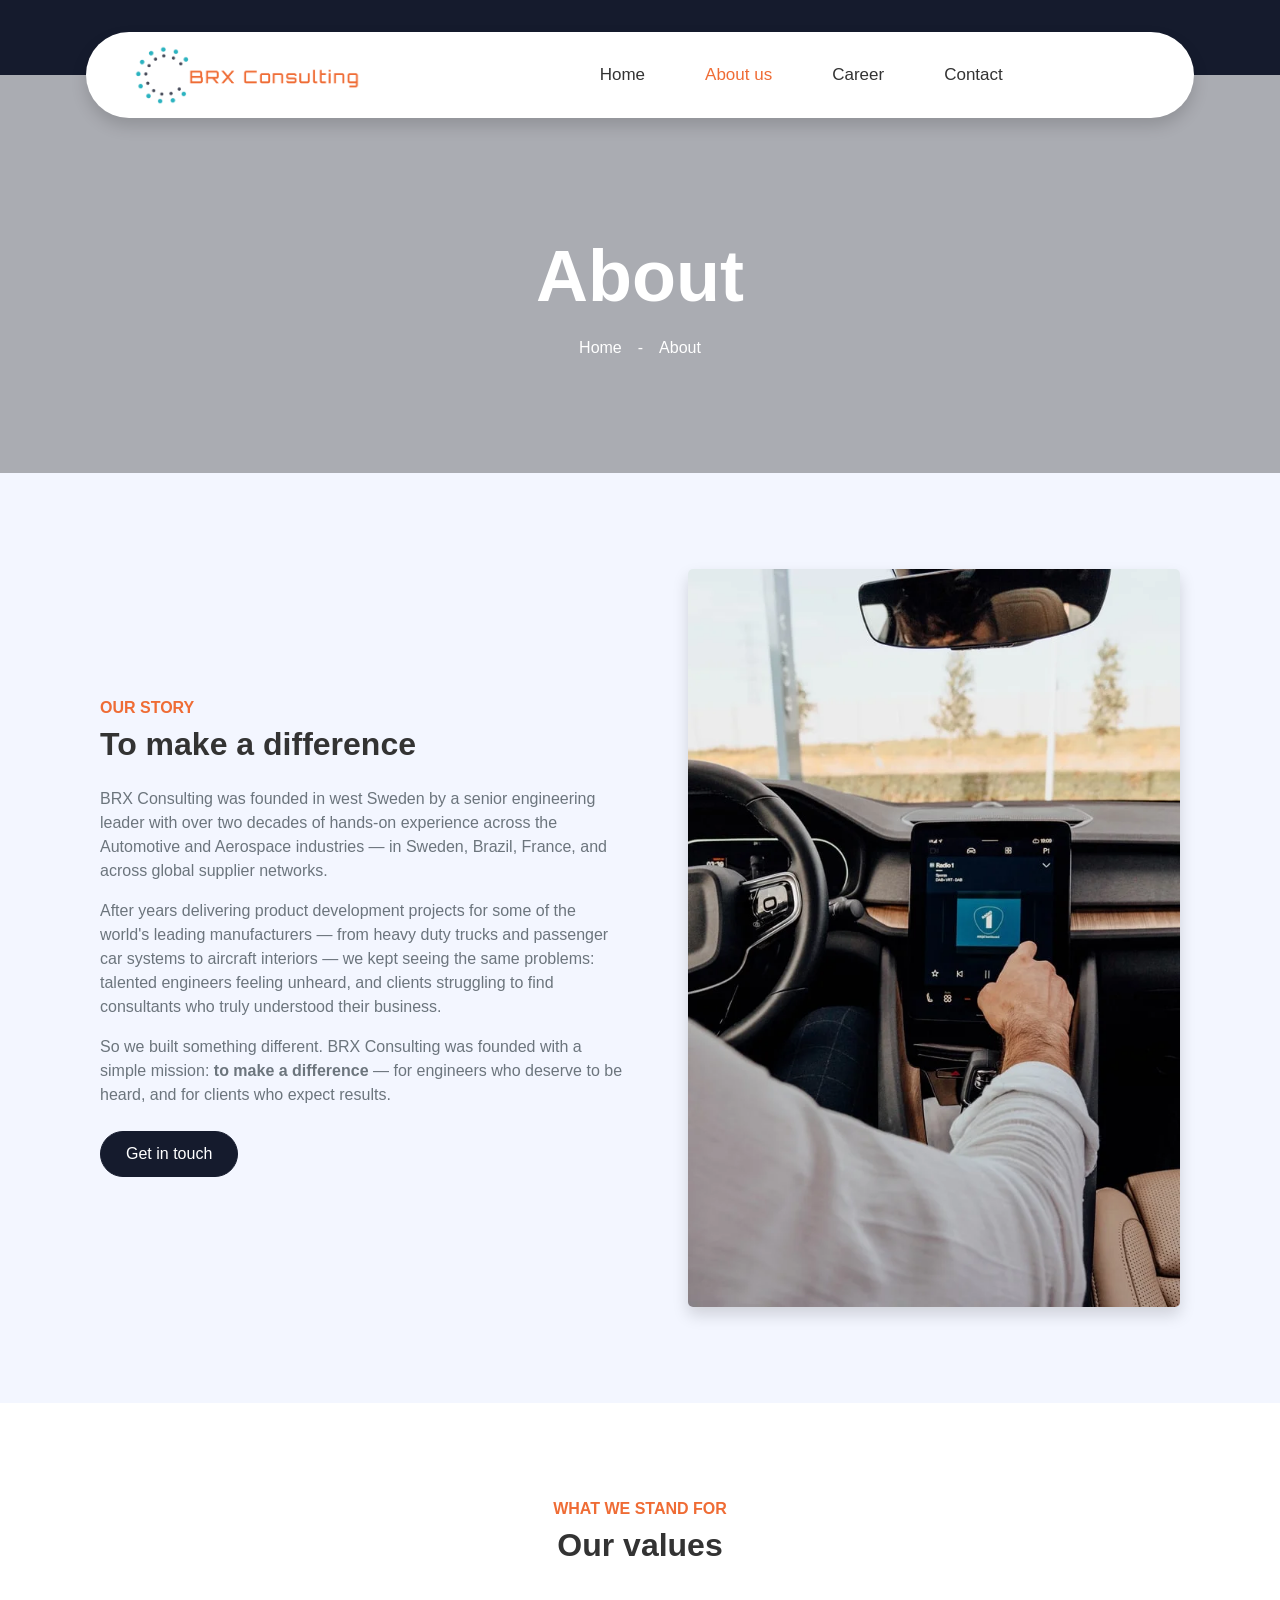
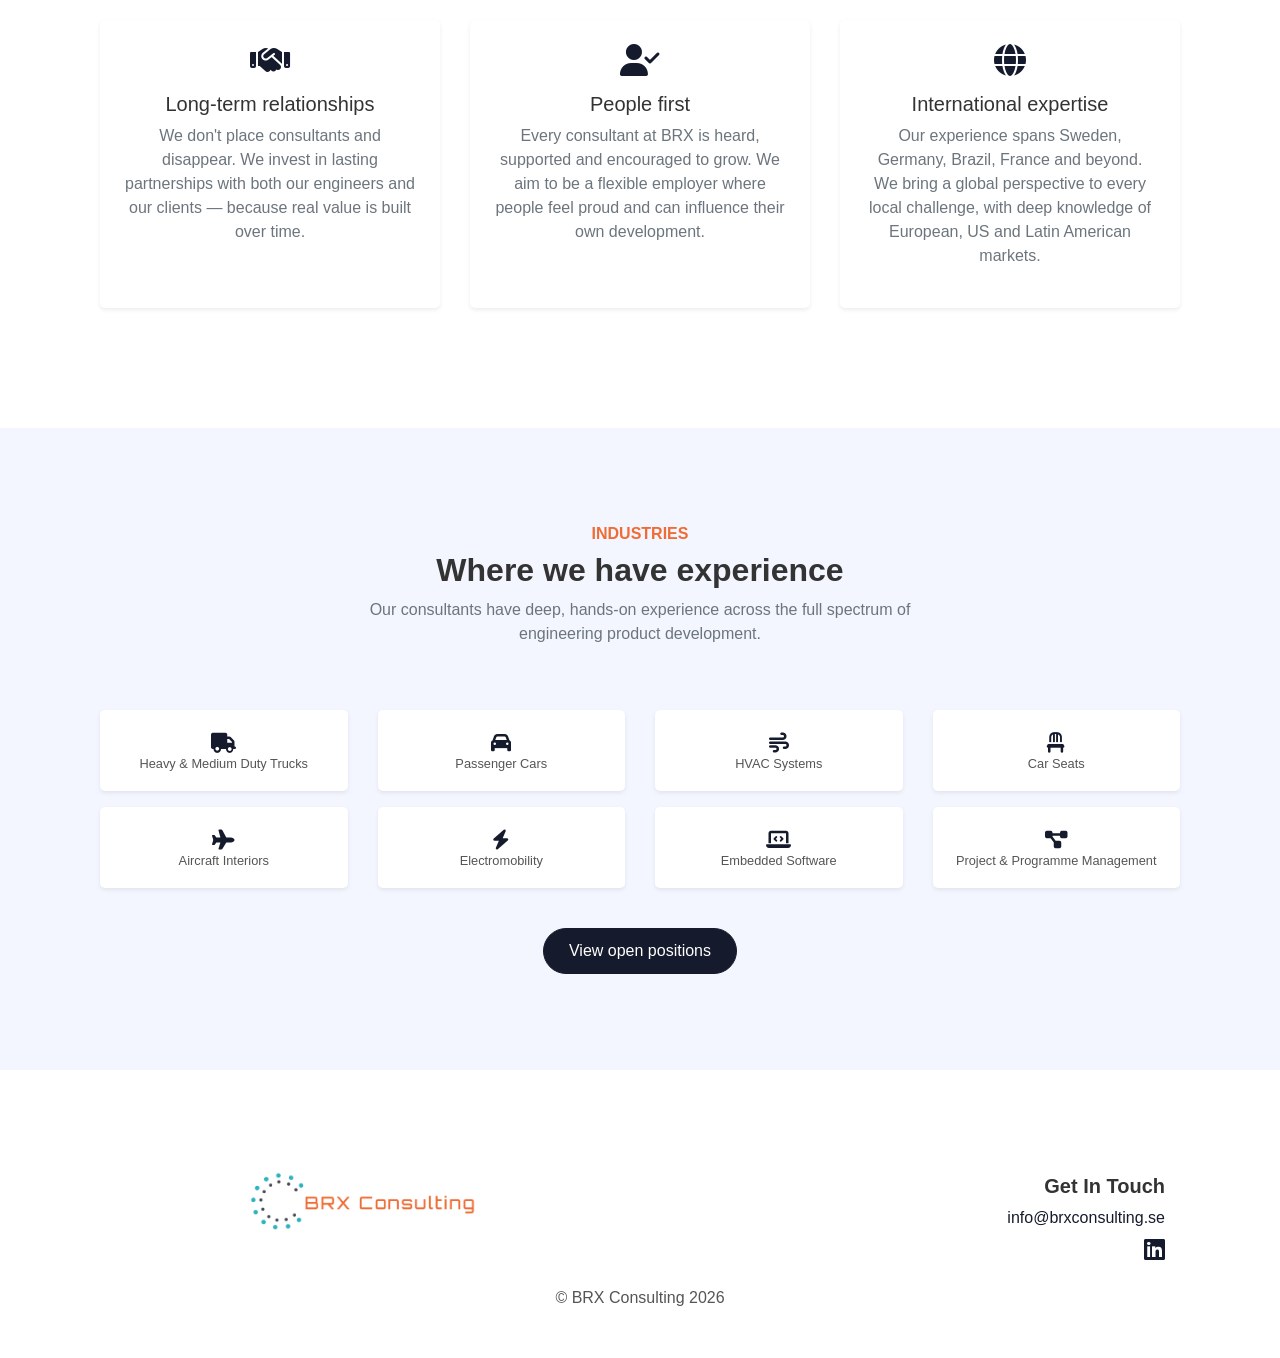
==== commit e3384f29: "Optimize render path: critical CSS, defer full CSS & Font Awesome, self-host Poppins, selective Boot" ====
--- a/about.html
+++ b/about.html
@@ -30,17 +30,16 @@
     <link href="img/favicon.ico" rel="icon" />
 
     <!-- Google Web Fonts -->
-    <link rel="preconnect" href="https://fonts.gstatic.com" />
-    <link
-      href="https://fonts.googleapis.com/css2?family=Poppins:wght@400;500;600;700&display=swap"
-      rel="stylesheet"
-    />
-
-    <!-- Font Awesome -->
-    <link
-      rel="stylesheet"
-      href="https://cdnjs.cloudflare.com/ajax/libs/font-awesome/6.1.1/css/all.min.css"
-    />
+    <link rel="preload" href="assets/fonts/poppins-400.ttf" as="font" type="font/ttf" />
+    <link rel="preload" href="assets/fonts/poppins-700.ttf" as="font" type="font/ttf" />
+    <link rel="preload" href="https://cdnjs.cloudflare.com/ajax/libs/font-awesome/6.1.1/webfonts/fa-solid-900.woff2" as="font" type="font/woff2" crossorigin="anonymous" />
+    <link rel="preload" href="https://cdnjs.cloudflare.com/ajax/libs/font-awesome/6.1.1/webfonts/fa-brands-400.woff2" as="font" type="font/woff2" crossorigin="anonymous" />
+
+    <!-- Font Awesome (deferred) -->
+    <link rel="stylesheet" href="https://cdnjs.cloudflare.com/ajax/libs/font-awesome/6.1.1/css/all.min.css" media="print" onload="this.media='all'">
+    <noscript>
+      <link rel="stylesheet" href="https://cdnjs.cloudflare.com/ajax/libs/font-awesome/6.1.1/css/all.min.css">
+    </noscript>
 
     <link
       rel="preload"
@@ -50,8 +49,14 @@
       type="image/webp"
     />
 
-    <!-- Stylesheet -->
-    <link href="css/style.css" rel="stylesheet" />
+    <!-- Critical CSS (inlined small file) -->
+    <link href="css/critical.css" rel="stylesheet">
+
+    <!-- Full stylesheet (deferred to avoid render-blocking) -->
+    <link href="css/style.css" rel="stylesheet" media="print" onload="this.media='all'" />
+    <noscript>
+      <link href="css/style.css" rel="stylesheet">
+    </noscript>
   </head>
   <body>
     <div class="container-fluid bg-primary py-3 d-none d-md-block"></div>
--- a/css/critical.css
+++ b/css/critical.css
@@ -0,0 +1,106 @@
+/* Critical CSS: above-the-fold, minimal set to paint navbar, hero, typography and buttons */
+/* Keep this file small. Source of truth: scss/style.scss */
+
+html, body {
+  height: 100%;
+  margin: 0;
+  font-family: 'Poppins', system-ui, -apple-system, 'Segoe UI', Roboto, 'Helvetica Neue', Arial, sans-serif;
+  background-color: #f3f6ff;
+  color: #555555;
+  -webkit-font-smoothing: antialiased;
+  -moz-osx-font-smoothing: grayscale;
+}
+
+/* Navbar / header basics */
+.nav-bar::before {
+  content: "";
+  position: absolute;
+  width: 100%;
+  height: 50%;
+  top: 0;
+  left: 0;
+  background: #151b2d; /* $primary */
+}
+
+.navbar {
+  background: #fff;
+}
+
+.navbar-brand img {
+  height: 60px;
+  display: block;
+}
+
+.navbar-nav .nav-link {
+  padding: 30px 30px;
+  color: #333333;
+  font-size: 17px;
+  font-weight: 500;
+}
+
+.navbar-nav .nav-link.active,
+.navbar-nav .nav-link:hover {
+  color: #ef6c35; /* $warning */
+}
+
+/* Hero / header image and layout */
+.home-header,
+.about-header,
+.career-header,
+.contact-header {
+  background-repeat: no-repeat;
+  background-position: center center;
+  background-size: cover;
+  display: flex;
+  align-items: center;
+  justify-content: center;
+  text-align: center;
+}
+
+.home-header {
+  background-image: linear-gradient(rgba(0,0,0,0.3), rgba(0,0,0,0.3)), url('https://www.brxconsulting.se/img/home.webp');
+  height: clamp(500px, 60vw, 800px);
+}
+
+.display-3 {
+  font-size: clamp(2rem, 4.5vw, 3.5rem);
+  color: #fff;
+  margin: 0 0 1rem 0;
+  font-weight: 700;
+}
+
+/* Buttons (primary CTA) */
+.btn {
+  font-weight: 500;
+  padding: 10px 25px;
+  border-radius: 100px;
+}
+
+.btn-warning {
+  background-color: #ef6c35;
+  border-color: #ef6c35;
+  color: #fff;
+}
+
+.btn-outline-warning {
+  color: #ef6c35;
+  border: 1px solid #ef6c35;
+  background: transparent;
+}
+
+/* Simple utility for visible images */
+.img-fluid {
+  max-width: 100%;
+  height: auto;
+  display: block;
+}
+
+/* Hide back-to-top by default until JS shows it */
+#btn-back-to-top { display: none; }
+
+/* Basic responsive tweaks to avoid layout jump at small widths */
+@media (max-width: 991.98px) {
+  .navbar-nav .nav-link { padding: 10px 0; }
+}
+
+/* Keep critical CSS under a few KB */
--- a/css/style.css
+++ b/css/style.css
@@ -1,11 +1,35 @@
 @charset "UTF-8";
 /******* Bootstrap Theming ********/
-/*!
- * Bootstrap v4.5.3 (https://getbootstrap.com/)
- * Copyright 2011-2020 The Bootstrap Authors
- * Copyright 2011-2020 Twitter, Inc.
- * Licensed under MIT (https://github.com/twbs/bootstrap/blob/main/LICENSE)
- */
+@font-face {
+  font-family: "Poppins";
+  font-style: normal;
+  font-weight: 400;
+  font-display: swap;
+  src: url("../assets/fonts/poppins-400.ttf") format("truetype");
+}
+@font-face {
+  font-family: "Poppins";
+  font-style: normal;
+  font-weight: 500;
+  font-display: swap;
+  src: url("../assets/fonts/poppins-500.ttf") format("truetype");
+}
+@font-face {
+  font-family: "Poppins";
+  font-style: normal;
+  font-weight: 600;
+  font-display: swap;
+  src: url("../assets/fonts/poppins-600.ttf") format("truetype");
+}
+@font-face {
+  font-family: "Poppins";
+  font-style: normal;
+  font-weight: 700;
+  font-display: swap;
+  src: url("../assets/fonts/poppins-700.ttf") format("truetype");
+}
+/* Selective Bootstrap imports to reduce unused CSS footprint.
+  Order matters: functions -> variables -> maps -> mixins -> core layers -> components -> utilities */
 :root {
   --blue: #007bff;
   --indigo: #6610f2;
@@ -551,44 +575,6 @@
   color: #6c757d;
 }
 
-code {
-  font-size: 87.5%;
-  color: #e83e8c;
-  word-wrap: break-word;
-}
-a > code {
-  color: inherit;
-}
-
-kbd {
-  padding: 0.2rem 0.4rem;
-  font-size: 87.5%;
-  color: #fff;
-  background-color: #212529;
-  border-radius: 0.2rem;
-}
-kbd kbd {
-  padding: 0;
-  font-size: 100%;
-  font-weight: 700;
-}
-
-pre {
-  display: block;
-  font-size: 87.5%;
-  color: #212529;
-}
-pre code {
-  font-size: inherit;
-  color: inherit;
-  word-break: normal;
-}
-
-.pre-scrollable {
-  max-height: 340px;
-  overflow-y: scroll;
-}
-
 .container,
 .container-fluid,
 .container-xl,
@@ -1517,317 +1503,6 @@
     margin-left: 91.6666666667%;
   }
 }
-.table {
-  width: 100%;
-  margin-bottom: 1rem;
-  color: #555555;
-}
-.table th,
-.table td {
-  padding: 0.75rem;
-  vertical-align: top;
-  border-top: 1px solid #dee2e6;
-}
-.table thead th {
-  vertical-align: bottom;
-  border-bottom: 2px solid #dee2e6;
-}
-.table tbody + tbody {
-  border-top: 2px solid #dee2e6;
-}
-
-.table-sm th,
-.table-sm td {
-  padding: 0.3rem;
-}
-
-.table-bordered {
-  border: 1px solid #dee2e6;
-}
-.table-bordered th,
-.table-bordered td {
-  border: 1px solid #dee2e6;
-}
-.table-bordered thead th,
-.table-bordered thead td {
-  border-bottom-width: 2px;
-}
-
-.table-borderless th,
-.table-borderless td,
-.table-borderless thead th,
-.table-borderless tbody + tbody {
-  border: 0;
-}
-
-.table-striped tbody tr:nth-of-type(odd) {
-  background-color: rgba(0, 0, 0, 0.05);
-}
-
-.table-hover tbody tr:hover {
-  color: #555555;
-  background-color: rgba(0, 0, 0, 0.075);
-}
-
-.table-primary,
-.table-primary > th,
-.table-primary > td {
-  background-color: rgb(189.48, 191.16, 196.2);
-}
-.table-primary th,
-.table-primary td,
-.table-primary thead th,
-.table-primary tbody + tbody {
-  border-color: rgb(133.32, 136.44, 145.8);
-}
-
-.table-hover .table-primary:hover {
-  background-color: rgb(176.0408108108, 178.0654054054, 184.1391891892);
-}
-.table-hover .table-primary:hover > td,
-.table-hover .table-primary:hover > th {
-  background-color: rgb(176.0408108108, 178.0654054054, 184.1391891892);
-}
-
-.table-secondary,
-.table-secondary > th,
-.table-secondary > td {
-  background-color: rgb(211.04, 238.2, 248.28);
-}
-.table-secondary th,
-.table-secondary td,
-.table-secondary thead th,
-.table-secondary tbody + tbody {
-  border-color: rgb(173.36, 223.8, 242.52);
-}
-
-.table-hover .table-secondary:hover {
-  background-color: rgb(188.9212154696, 229.746961326, 244.8987845304);
-}
-.table-hover .table-secondary:hover > td,
-.table-hover .table-secondary:hover > th {
-  background-color: rgb(188.9212154696, 229.746961326, 244.8987845304);
-}
-
-.table-success,
-.table-success > th,
-.table-success > td {
-  background-color: rgb(194.8, 230.36, 202.92);
-}
-.table-success th,
-.table-success td,
-.table-success thead th,
-.table-success tbody + tbody {
-  border-color: rgb(143.2, 209.24, 158.28);
-}
-
-.table-hover .table-success:hover {
-  background-color: rgb(176.7059405941, 222.9540594059, 187.2665346535);
-}
-.table-hover .table-success:hover > td,
-.table-hover .table-success:hover > th {
-  background-color: rgb(176.7059405941, 222.9540594059, 187.2665346535);
-}
-
-.table-info,
-.table-info > th,
-.table-info > td {
-  background-color: rgb(190.04, 228.96, 235.12);
-}
-.table-info th,
-.table-info td,
-.table-info thead th,
-.table-info tbody + tbody {
-  border-color: rgb(134.36, 206.64, 218.08);
-}
-
-.table-hover .table-info:hover {
-  background-color: rgb(170.5152475248, 221.1332673267, 229.1447524752);
-}
-.table-hover .table-info:hover > td,
-.table-hover .table-info:hover > th {
-  background-color: rgb(170.5152475248, 221.1332673267, 229.1447524752);
-}
-
-.table-warning,
-.table-warning > th,
-.table-warning > td {
-  background-color: rgb(250.52, 213.84, 198.44);
-}
-.table-warning th,
-.table-warning td,
-.table-warning thead th,
-.table-warning tbody + tbody {
-  border-color: rgb(246.68, 178.56, 149.96);
-}
-
-.table-hover .table-warning:hover {
-  background-color: rgb(248.648440367, 196.6450458716, 174.811559633);
-}
-.table-hover .table-warning:hover > td,
-.table-hover .table-warning:hover > th {
-  background-color: rgb(248.648440367, 196.6450458716, 174.811559633);
-}
-
-.table-danger,
-.table-danger > th,
-.table-danger > td {
-  background-color: rgb(245.2, 198.44, 202.92);
-}
-.table-danger th,
-.table-danger td,
-.table-danger thead th,
-.table-danger tbody + tbody {
-  border-color: rgb(236.8, 149.96, 158.28);
-}
-
-.table-hover .table-danger:hover {
-  background-color: rgb(241.4341772152, 176.7058227848, 182.9073417722);
-}
-.table-hover .table-danger:hover > td,
-.table-hover .table-danger:hover > th {
-  background-color: rgb(241.4341772152, 176.7058227848, 182.9073417722);
-}
-
-.table-light,
-.table-light > th,
-.table-light > td {
-  background-color: white;
-}
-.table-light th,
-.table-light td,
-.table-light thead th,
-.table-light tbody + tbody {
-  border-color: white;
-}
-
-.table-hover .table-light:hover {
-  background-color: rgb(242.25, 242.25, 242.25);
-}
-.table-hover .table-light:hover > td,
-.table-hover .table-light:hover > th {
-  background-color: rgb(242.25, 242.25, 242.25);
-}
-
-.table-dark,
-.table-dark > th,
-.table-dark > td {
-  background-color: rgb(197.88, 197.88, 197.88);
-}
-.table-dark th,
-.table-dark td,
-.table-dark thead th,
-.table-dark tbody + tbody {
-  border-color: rgb(148.92, 148.92, 148.92);
-}
-
-.table-hover .table-dark:hover {
-  background-color: rgb(185.13, 185.13, 185.13);
-}
-.table-hover .table-dark:hover > td,
-.table-hover .table-dark:hover > th {
-  background-color: rgb(185.13, 185.13, 185.13);
-}
-
-.table-active,
-.table-active > th,
-.table-active > td {
-  background-color: rgba(0, 0, 0, 0.075);
-}
-
-.table-hover .table-active:hover {
-  background-color: rgba(0, 0, 0, 0.075);
-}
-.table-hover .table-active:hover > td,
-.table-hover .table-active:hover > th {
-  background-color: rgba(0, 0, 0, 0.075);
-}
-
-.table .thead-dark th {
-  color: #fff;
-  background-color: #343a40;
-  border-color: rgb(69.1465517241, 77.125, 85.1034482759);
-}
-.table .thead-light th {
-  color: #495057;
-  background-color: #e9ecef;
-  border-color: #dee2e6;
-}
-
-.table-dark {
-  color: #fff;
-  background-color: #343a40;
-}
-.table-dark th,
-.table-dark td,
-.table-dark thead th {
-  border-color: rgb(69.1465517241, 77.125, 85.1034482759);
-}
-.table-dark.table-bordered {
-  border: 0;
-}
-.table-dark.table-striped tbody tr:nth-of-type(odd) {
-  background-color: rgba(255, 255, 255, 0.05);
-}
-.table-dark.table-hover tbody tr:hover {
-  color: #fff;
-  background-color: rgba(255, 255, 255, 0.075);
-}
-
-@media (max-width: 575.98px) {
-  .table-responsive-sm {
-    display: block;
-    width: 100%;
-    overflow-x: auto;
-    -webkit-overflow-scrolling: touch;
-  }
-  .table-responsive-sm > .table-bordered {
-    border: 0;
-  }
-}
-@media (max-width: 767.98px) {
-  .table-responsive-md {
-    display: block;
-    width: 100%;
-    overflow-x: auto;
-    -webkit-overflow-scrolling: touch;
-  }
-  .table-responsive-md > .table-bordered {
-    border: 0;
-  }
-}
-@media (max-width: 991.98px) {
-  .table-responsive-lg {
-    display: block;
-    width: 100%;
-    overflow-x: auto;
-    -webkit-overflow-scrolling: touch;
-  }
-  .table-responsive-lg > .table-bordered {
-    border: 0;
-  }
-}
-@media (max-width: 1199.98px) {
-  .table-responsive-xl {
-    display: block;
-    width: 100%;
-    overflow-x: auto;
-    -webkit-overflow-scrolling: touch;
-  }
-  .table-responsive-xl > .table-bordered {
-    border: 0;
-  }
-}
-.table-responsive {
-  display: block;
-  width: 100%;
-  overflow-x: auto;
-  -webkit-overflow-scrolling: touch;
-}
-.table-responsive > .table-bordered {
-  border: 0;
-}
-
 .form-control {
   display: block;
   width: 100%;
@@ -2745,14 +2420,14 @@
   pointer-events: none;
 }
 
-.btn-lg, .btn-group-lg > .btn {
+.btn-lg {
   padding: 0.5rem 1rem;
   font-size: 1.25rem;
   line-height: 1.5;
   border-radius: 0.3rem;
 }
 
-.btn-sm, .btn-group-sm > .btn {
+.btn-sm {
   padding: 0.25rem 0.5rem;
   font-size: 0.875rem;
   line-height: 1.5;
@@ -2773,32 +2448,450 @@
   width: 100%;
 }
 
-.fade {
-  transition: opacity 0.15s linear;
-}
-@media (prefers-reduced-motion: reduce) {
-  .fade {
-    transition: none;
-  }
-}
-.fade:not(.show) {
-  opacity: 0;
-}
-
-.collapse:not(.show) {
+.nav {
+  display: flex;
+  flex-wrap: wrap;
+  padding-left: 0;
+  margin-bottom: 0;
+  list-style: none;
+}
+
+.nav-link {
+  display: block;
+  padding: 0.5rem 1rem;
+}
+.nav-link:hover, .nav-link:focus {
+  text-decoration: none;
+}
+.nav-link.disabled {
+  color: #6c757d;
+  pointer-events: none;
+  cursor: default;
+}
+
+.nav-tabs {
+  border-bottom: 1px solid #dee2e6;
+}
+.nav-tabs .nav-item {
+  margin-bottom: -1px;
+}
+.nav-tabs .nav-link {
+  border: 1px solid transparent;
+  border-top-left-radius: 5px;
+  border-top-right-radius: 5px;
+}
+.nav-tabs .nav-link:hover, .nav-tabs .nav-link:focus {
+  border-color: #e9ecef #e9ecef #dee2e6;
+}
+.nav-tabs .nav-link.disabled {
+  color: #6c757d;
+  background-color: transparent;
+  border-color: transparent;
+}
+.nav-tabs .nav-link.active,
+.nav-tabs .nav-item.show .nav-link {
+  color: #495057;
+  background-color: #f3f6ff;
+  border-color: #dee2e6 #dee2e6 #f3f6ff;
+}
+.nav-tabs .dropdown-menu {
+  margin-top: -1px;
+  border-top-left-radius: 0;
+  border-top-right-radius: 0;
+}
+
+.nav-pills .nav-link {
+  border-radius: 5px;
+}
+.nav-pills .nav-link.active,
+.nav-pills .show > .nav-link {
+  color: #fff;
+  background-color: #151b2d;
+}
+
+.nav-fill > .nav-link,
+.nav-fill .nav-item {
+  flex: 1 1 auto;
+  text-align: center;
+}
+
+.nav-justified > .nav-link,
+.nav-justified .nav-item {
+  flex-basis: 0;
+  flex-grow: 1;
+  text-align: center;
+}
+
+.tab-content > .tab-pane {
   display: none;
 }
-
-.collapsing {
+.tab-content > .active {
+  display: block;
+}
+
+.navbar {
   position: relative;
-  height: 0;
-  overflow: hidden;
-  transition: height 0.35s ease;
-}
-@media (prefers-reduced-motion: reduce) {
-  .collapsing {
-    transition: none;
-  }
+  display: flex;
+  flex-wrap: wrap;
+  align-items: center;
+  justify-content: space-between;
+  padding: 0.5rem 1rem;
+}
+.navbar .container,
+.navbar .container-fluid,
+.navbar .container-sm,
+.navbar .container-md,
+.navbar .container-lg,
+.navbar .container-xl {
+  display: flex;
+  flex-wrap: wrap;
+  align-items: center;
+  justify-content: space-between;
+}
+.navbar-brand {
+  display: inline-block;
+  padding-top: 0.3125rem;
+  padding-bottom: 0.3125rem;
+  margin-right: 1rem;
+  font-size: 1.25rem;
+  line-height: inherit;
+  white-space: nowrap;
+}
+.navbar-brand:hover, .navbar-brand:focus {
+  text-decoration: none;
+}
+
+.navbar-nav {
+  display: flex;
+  flex-direction: column;
+  padding-left: 0;
+  margin-bottom: 0;
+  list-style: none;
+}
+.navbar-nav .nav-link {
+  padding-right: 0;
+  padding-left: 0;
+}
+.navbar-nav .dropdown-menu {
+  position: static;
+  float: none;
+}
+
+.navbar-text {
+  display: inline-block;
+  padding-top: 0.5rem;
+  padding-bottom: 0.5rem;
+}
+
+.navbar-collapse {
+  flex-basis: 100%;
+  flex-grow: 1;
+  align-items: center;
+}
+
+.navbar-toggler {
+  padding: 0.25rem 0.75rem;
+  font-size: 1.25rem;
+  line-height: 1;
+  background-color: transparent;
+  border: 1px solid transparent;
+  border-radius: 5px;
+}
+.navbar-toggler:hover, .navbar-toggler:focus {
+  text-decoration: none;
+}
+
+.navbar-toggler-icon {
+  display: inline-block;
+  width: 1.5em;
+  height: 1.5em;
+  vertical-align: middle;
+  content: "";
+  background: no-repeat center center;
+  background-size: 100% 100%;
+}
+
+@media (max-width: 575.98px) {
+  .navbar-expand-sm > .container,
+  .navbar-expand-sm > .container-fluid,
+  .navbar-expand-sm > .container-sm,
+  .navbar-expand-sm > .container-md,
+  .navbar-expand-sm > .container-lg,
+  .navbar-expand-sm > .container-xl {
+    padding-right: 0;
+    padding-left: 0;
+  }
+}
+@media (min-width: 576px) {
+  .navbar-expand-sm {
+    flex-flow: row nowrap;
+    justify-content: flex-start;
+  }
+  .navbar-expand-sm .navbar-nav {
+    flex-direction: row;
+  }
+  .navbar-expand-sm .navbar-nav .dropdown-menu {
+    position: absolute;
+  }
+  .navbar-expand-sm .navbar-nav .nav-link {
+    padding-right: 0.5rem;
+    padding-left: 0.5rem;
+  }
+  .navbar-expand-sm > .container,
+  .navbar-expand-sm > .container-fluid,
+  .navbar-expand-sm > .container-sm,
+  .navbar-expand-sm > .container-md,
+  .navbar-expand-sm > .container-lg,
+  .navbar-expand-sm > .container-xl {
+    flex-wrap: nowrap;
+  }
+  .navbar-expand-sm .navbar-collapse {
+    display: flex !important;
+    flex-basis: auto;
+  }
+  .navbar-expand-sm .navbar-toggler {
+    display: none;
+  }
+}
+@media (max-width: 767.98px) {
+  .navbar-expand-md > .container,
+  .navbar-expand-md > .container-fluid,
+  .navbar-expand-md > .container-sm,
+  .navbar-expand-md > .container-md,
+  .navbar-expand-md > .container-lg,
+  .navbar-expand-md > .container-xl {
+    padding-right: 0;
+    padding-left: 0;
+  }
+}
+@media (min-width: 768px) {
+  .navbar-expand-md {
+    flex-flow: row nowrap;
+    justify-content: flex-start;
+  }
+  .navbar-expand-md .navbar-nav {
+    flex-direction: row;
+  }
+  .navbar-expand-md .navbar-nav .dropdown-menu {
+    position: absolute;
+  }
+  .navbar-expand-md .navbar-nav .nav-link {
+    padding-right: 0.5rem;
+    padding-left: 0.5rem;
+  }
+  .navbar-expand-md > .container,
+  .navbar-expand-md > .container-fluid,
+  .navbar-expand-md > .container-sm,
+  .navbar-expand-md > .container-md,
+  .navbar-expand-md > .container-lg,
+  .navbar-expand-md > .container-xl {
+    flex-wrap: nowrap;
+  }
+  .navbar-expand-md .navbar-collapse {
+    display: flex !important;
+    flex-basis: auto;
+  }
+  .navbar-expand-md .navbar-toggler {
+    display: none;
+  }
+}
+@media (max-width: 991.98px) {
+  .navbar-expand-lg > .container,
+  .navbar-expand-lg > .container-fluid,
+  .navbar-expand-lg > .container-sm,
+  .navbar-expand-lg > .container-md,
+  .navbar-expand-lg > .container-lg,
+  .navbar-expand-lg > .container-xl {
+    padding-right: 0;
+    padding-left: 0;
+  }
+}
+@media (min-width: 992px) {
+  .navbar-expand-lg {
+    flex-flow: row nowrap;
+    justify-content: flex-start;
+  }
+  .navbar-expand-lg .navbar-nav {
+    flex-direction: row;
+  }
+  .navbar-expand-lg .navbar-nav .dropdown-menu {
+    position: absolute;
+  }
+  .navbar-expand-lg .navbar-nav .nav-link {
+    padding-right: 0.5rem;
+    padding-left: 0.5rem;
+  }
+  .navbar-expand-lg > .container,
+  .navbar-expand-lg > .container-fluid,
+  .navbar-expand-lg > .container-sm,
+  .navbar-expand-lg > .container-md,
+  .navbar-expand-lg > .container-lg,
+  .navbar-expand-lg > .container-xl {
+    flex-wrap: nowrap;
+  }
+  .navbar-expand-lg .navbar-collapse {
+    display: flex !important;
+    flex-basis: auto;
+  }
+  .navbar-expand-lg .navbar-toggler {
+    display: none;
+  }
+}
+@media (max-width: 1199.98px) {
+  .navbar-expand-xl > .container,
+  .navbar-expand-xl > .container-fluid,
+  .navbar-expand-xl > .container-sm,
+  .navbar-expand-xl > .container-md,
+  .navbar-expand-xl > .container-lg,
+  .navbar-expand-xl > .container-xl {
+    padding-right: 0;
+    padding-left: 0;
+  }
+}
+@media (min-width: 1200px) {
+  .navbar-expand-xl {
+    flex-flow: row nowrap;
+    justify-content: flex-start;
+  }
+  .navbar-expand-xl .navbar-nav {
+    flex-direction: row;
+  }
+  .navbar-expand-xl .navbar-nav .dropdown-menu {
+    position: absolute;
+  }
+  .navbar-expand-xl .navbar-nav .nav-link {
+    padding-right: 0.5rem;
+    padding-left: 0.5rem;
+  }
+  .navbar-expand-xl > .container,
+  .navbar-expand-xl > .container-fluid,
+  .navbar-expand-xl > .container-sm,
+  .navbar-expand-xl > .container-md,
+  .navbar-expand-xl > .container-lg,
+  .navbar-expand-xl > .container-xl {
+    flex-wrap: nowrap;
+  }
+  .navbar-expand-xl .navbar-collapse {
+    display: flex !important;
+    flex-basis: auto;
+  }
+  .navbar-expand-xl .navbar-toggler {
+    display: none;
+  }
+}
+.navbar-expand > .container,
+.navbar-expand > .container-fluid,
+.navbar-expand > .container-sm,
+.navbar-expand > .container-md,
+.navbar-expand > .container-lg,
+.navbar-expand > .container-xl {
+  padding-right: 0;
+  padding-left: 0;
+}
+.navbar-expand {
+  flex-flow: row nowrap;
+  justify-content: flex-start;
+}
+.navbar-expand .navbar-nav {
+  flex-direction: row;
+}
+.navbar-expand .navbar-nav .dropdown-menu {
+  position: absolute;
+}
+.navbar-expand .navbar-nav .nav-link {
+  padding-right: 0.5rem;
+  padding-left: 0.5rem;
+}
+.navbar-expand > .container,
+.navbar-expand > .container-fluid,
+.navbar-expand > .container-sm,
+.navbar-expand > .container-md,
+.navbar-expand > .container-lg,
+.navbar-expand > .container-xl {
+  flex-wrap: nowrap;
+}
+.navbar-expand .navbar-collapse {
+  display: flex !important;
+  flex-basis: auto;
+}
+.navbar-expand .navbar-toggler {
+  display: none;
+}
+
+.navbar-light .navbar-brand {
+  color: rgba(0, 0, 0, 0.9);
+}
+.navbar-light .navbar-brand:hover, .navbar-light .navbar-brand:focus {
+  color: rgba(0, 0, 0, 0.9);
+}
+.navbar-light .navbar-nav .nav-link {
+  color: rgba(0, 0, 0, 0.5);
+}
+.navbar-light .navbar-nav .nav-link:hover, .navbar-light .navbar-nav .nav-link:focus {
+  color: rgba(0, 0, 0, 0.7);
+}
+.navbar-light .navbar-nav .nav-link.disabled {
+  color: rgba(0, 0, 0, 0.3);
+}
+.navbar-light .navbar-nav .show > .nav-link,
+.navbar-light .navbar-nav .active > .nav-link,
+.navbar-light .navbar-nav .nav-link.show,
+.navbar-light .navbar-nav .nav-link.active {
+  color: rgba(0, 0, 0, 0.9);
+}
+.navbar-light .navbar-toggler {
+  color: rgba(0, 0, 0, 0.5);
+  border-color: rgba(0, 0, 0, 0.1);
+}
+.navbar-light .navbar-toggler-icon {
+  background-image: url("data:image/svg+xml,%3csvg xmlns='http://www.w3.org/2000/svg' width='30' height='30' viewBox='0 0 30 30'%3e%3cpath stroke='rgba%280, 0, 0, 0.5%29' stroke-linecap='round' stroke-miterlimit='10' stroke-width='2' d='M4 7h22M4 15h22M4 23h22'/%3e%3c/svg%3e");
+}
+.navbar-light .navbar-text {
+  color: rgba(0, 0, 0, 0.5);
+}
+.navbar-light .navbar-text a {
+  color: rgba(0, 0, 0, 0.9);
+}
+.navbar-light .navbar-text a:hover, .navbar-light .navbar-text a:focus {
+  color: rgba(0, 0, 0, 0.9);
+}
+
+.navbar-dark .navbar-brand {
+  color: #fff;
+}
+.navbar-dark .navbar-brand:hover, .navbar-dark .navbar-brand:focus {
+  color: #fff;
+}
+.navbar-dark .navbar-nav .nav-link {
+  color: rgba(255, 255, 255, 0.5);
+}
+.navbar-dark .navbar-nav .nav-link:hover, .navbar-dark .navbar-nav .nav-link:focus {
+  color: rgba(255, 255, 255, 0.75);
+}
+.navbar-dark .navbar-nav .nav-link.disabled {
+  color: rgba(255, 255, 255, 0.25);
+}
+.navbar-dark .navbar-nav .show > .nav-link,
+.navbar-dark .navbar-nav .active > .nav-link,
+.navbar-dark .navbar-nav .nav-link.show,
+.navbar-dark .navbar-nav .nav-link.active {
+  color: #fff;
+}
+.navbar-dark .navbar-toggler {
+  color: rgba(255, 255, 255, 0.5);
+  border-color: rgba(255, 255, 255, 0.1);
+}
+.navbar-dark .navbar-toggler-icon {
+  background-image: url("data:image/svg+xml,%3csvg xmlns='http://www.w3.org/2000/svg' width='30' height='30' viewBox='0 0 30 30'%3e%3cpath stroke='rgba%28255, 255, 255, 0.5%29' stroke-linecap='round' stroke-miterlimit='10' stroke-width='2' d='M4 7h22M4 15h22M4 23h22'/%3e%3c/svg%3e");
+}
+.navbar-dark .navbar-text {
+  color: rgba(255, 255, 255, 0.5);
+}
+.navbar-dark .navbar-text a {
+  color: #fff;
+}
+.navbar-dark .navbar-text a:hover, .navbar-dark .navbar-text a:focus {
+  color: #fff;
 }
 
 .dropup,
@@ -3030,1479 +3123,6 @@
   color: #212529;
 }
 
-.btn-group,
-.btn-group-vertical {
-  position: relative;
-  display: inline-flex;
-  vertical-align: middle;
-}
-.btn-group > .btn,
-.btn-group-vertical > .btn {
-  position: relative;
-  flex: 1 1 auto;
-}
-.btn-group > .btn:hover,
-.btn-group-vertical > .btn:hover {
-  z-index: 1;
-}
-.btn-group > .btn:focus, .btn-group > .btn:active, .btn-group > .btn.active,
-.btn-group-vertical > .btn:focus,
-.btn-group-vertical > .btn:active,
-.btn-group-vertical > .btn.active {
-  z-index: 1;
-}
-
-.btn-toolbar {
-  display: flex;
-  flex-wrap: wrap;
-  justify-content: flex-start;
-}
-.btn-toolbar .input-group {
-  width: auto;
-}
-
-.btn-group > .btn:not(:first-child),
-.btn-group > .btn-group:not(:first-child) {
-  margin-left: -1px;
-}
-.btn-group > .btn:not(:last-child):not(.dropdown-toggle),
-.btn-group > .btn-group:not(:last-child) > .btn {
-  border-top-right-radius: 0;
-  border-bottom-right-radius: 0;
-}
-.btn-group > .btn:not(:first-child),
-.btn-group > .btn-group:not(:first-child) > .btn {
-  border-top-left-radius: 0;
-  border-bottom-left-radius: 0;
-}
-
-.dropdown-toggle-split {
-  padding-right: 0.5625rem;
-  padding-left: 0.5625rem;
-}
-.dropdown-toggle-split::after, .dropup .dropdown-toggle-split::after, .dropright .dropdown-toggle-split::after {
-  margin-left: 0;
-}
-.dropleft .dropdown-toggle-split::before {
-  margin-right: 0;
-}
-
-.btn-sm + .dropdown-toggle-split, .btn-group-sm > .btn + .dropdown-toggle-split {
-  padding-right: 0.375rem;
-  padding-left: 0.375rem;
-}
-
-.btn-lg + .dropdown-toggle-split, .btn-group-lg > .btn + .dropdown-toggle-split {
-  padding-right: 0.75rem;
-  padding-left: 0.75rem;
-}
-
-.btn-group-vertical {
-  flex-direction: column;
-  align-items: flex-start;
-  justify-content: center;
-}
-.btn-group-vertical > .btn,
-.btn-group-vertical > .btn-group {
-  width: 100%;
-}
-.btn-group-vertical > .btn:not(:first-child),
-.btn-group-vertical > .btn-group:not(:first-child) {
-  margin-top: -1px;
-}
-.btn-group-vertical > .btn:not(:last-child):not(.dropdown-toggle),
-.btn-group-vertical > .btn-group:not(:last-child) > .btn {
-  border-bottom-right-radius: 0;
-  border-bottom-left-radius: 0;
-}
-.btn-group-vertical > .btn:not(:first-child),
-.btn-group-vertical > .btn-group:not(:first-child) > .btn {
-  border-top-left-radius: 0;
-  border-top-right-radius: 0;
-}
-
-.btn-group-toggle > .btn,
-.btn-group-toggle > .btn-group > .btn {
-  margin-bottom: 0;
-}
-.btn-group-toggle > .btn input[type=radio],
-.btn-group-toggle > .btn input[type=checkbox],
-.btn-group-toggle > .btn-group > .btn input[type=radio],
-.btn-group-toggle > .btn-group > .btn input[type=checkbox] {
-  position: absolute;
-  clip: rect(0, 0, 0, 0);
-  pointer-events: none;
-}
-
-.input-group {
-  position: relative;
-  display: flex;
-  flex-wrap: wrap;
-  align-items: stretch;
-  width: 100%;
-}
-.input-group > .form-control,
-.input-group > .form-control-plaintext,
-.input-group > .custom-select,
-.input-group > .custom-file {
-  position: relative;
-  flex: 1 1 auto;
-  width: 1%;
-  min-width: 0;
-  margin-bottom: 0;
-}
-.input-group > .form-control + .form-control,
-.input-group > .form-control + .custom-select,
-.input-group > .form-control + .custom-file,
-.input-group > .form-control-plaintext + .form-control,
-.input-group > .form-control-plaintext + .custom-select,
-.input-group > .form-control-plaintext + .custom-file,
-.input-group > .custom-select + .form-control,
-.input-group > .custom-select + .custom-select,
-.input-group > .custom-select + .custom-file,
-.input-group > .custom-file + .form-control,
-.input-group > .custom-file + .custom-select,
-.input-group > .custom-file + .custom-file {
-  margin-left: -1px;
-}
-.input-group > .form-control:focus,
-.input-group > .custom-select:focus,
-.input-group > .custom-file .custom-file-input:focus ~ .custom-file-label {
-  z-index: 3;
-}
-.input-group > .custom-file .custom-file-input:focus {
-  z-index: 4;
-}
-.input-group > .form-control:not(:last-child),
-.input-group > .custom-select:not(:last-child) {
-  border-top-right-radius: 0;
-  border-bottom-right-radius: 0;
-}
-.input-group > .form-control:not(:first-child),
-.input-group > .custom-select:not(:first-child) {
-  border-top-left-radius: 0;
-  border-bottom-left-radius: 0;
-}
-.input-group > .custom-file {
-  display: flex;
-  align-items: center;
-}
-.input-group > .custom-file:not(:last-child) .custom-file-label, .input-group > .custom-file:not(:last-child) .custom-file-label::after {
-  border-top-right-radius: 0;
-  border-bottom-right-radius: 0;
-}
-.input-group > .custom-file:not(:first-child) .custom-file-label {
-  border-top-left-radius: 0;
-  border-bottom-left-radius: 0;
-}
-
-.input-group-prepend,
-.input-group-append {
-  display: flex;
-}
-.input-group-prepend .btn,
-.input-group-append .btn {
-  position: relative;
-  z-index: 2;
-}
-.input-group-prepend .btn:focus,
-.input-group-append .btn:focus {
-  z-index: 3;
-}
-.input-group-prepend .btn + .btn,
-.input-group-prepend .btn + .input-group-text,
-.input-group-prepend .input-group-text + .input-group-text,
-.input-group-prepend .input-group-text + .btn,
-.input-group-append .btn + .btn,
-.input-group-append .btn + .input-group-text,
-.input-group-append .input-group-text + .input-group-text,
-.input-group-append .input-group-text + .btn {
-  margin-left: -1px;
-}
-
-.input-group-prepend {
-  margin-right: -1px;
-}
-
-.input-group-append {
-  margin-left: -1px;
-}
-
-.input-group-text {
-  display: flex;
-  align-items: center;
-  padding: 0.375rem 0.75rem;
-  margin-bottom: 0;
-  font-size: 1rem;
-  font-weight: 400;
-  line-height: 1.5;
-  color: #495057;
-  text-align: center;
-  white-space: nowrap;
-  background-color: #e9ecef;
-  border: 1px solid #ced4da;
-  border-radius: 5px;
-}
-.input-group-text input[type=radio],
-.input-group-text input[type=checkbox] {
-  margin-top: 0;
-}
-
-.input-group-lg > .form-control:not(textarea),
-.input-group-lg > .custom-select {
-  height: calc(1.5em + 1rem + 2px);
-}
-
-.input-group-lg > .form-control,
-.input-group-lg > .custom-select,
-.input-group-lg > .input-group-prepend > .input-group-text,
-.input-group-lg > .input-group-append > .input-group-text,
-.input-group-lg > .input-group-prepend > .btn,
-.input-group-lg > .input-group-append > .btn {
-  padding: 0.5rem 1rem;
-  font-size: 1.25rem;
-  line-height: 1.5;
-  border-radius: 0.3rem;
-}
-
-.input-group-sm > .form-control:not(textarea),
-.input-group-sm > .custom-select {
-  height: calc(1.5em + 0.5rem + 2px);
-}
-
-.input-group-sm > .form-control,
-.input-group-sm > .custom-select,
-.input-group-sm > .input-group-prepend > .input-group-text,
-.input-group-sm > .input-group-append > .input-group-text,
-.input-group-sm > .input-group-prepend > .btn,
-.input-group-sm > .input-group-append > .btn {
-  padding: 0.25rem 0.5rem;
-  font-size: 0.875rem;
-  line-height: 1.5;
-  border-radius: 0.2rem;
-}
-
-.input-group-lg > .custom-select,
-.input-group-sm > .custom-select {
-  padding-right: 1.75rem;
-}
-
-.input-group > .input-group-prepend > .btn,
-.input-group > .input-group-prepend > .input-group-text,
-.input-group > .input-group-append:not(:last-child) > .btn,
-.input-group > .input-group-append:not(:last-child) > .input-group-text,
-.input-group > .input-group-append:last-child > .btn:not(:last-child):not(.dropdown-toggle),
-.input-group > .input-group-append:last-child > .input-group-text:not(:last-child) {
-  border-top-right-radius: 0;
-  border-bottom-right-radius: 0;
-}
-
-.input-group > .input-group-append > .btn,
-.input-group > .input-group-append > .input-group-text,
-.input-group > .input-group-prepend:not(:first-child) > .btn,
-.input-group > .input-group-prepend:not(:first-child) > .input-group-text,
-.input-group > .input-group-prepend:first-child > .btn:not(:first-child),
-.input-group > .input-group-prepend:first-child > .input-group-text:not(:first-child) {
-  border-top-left-radius: 0;
-  border-bottom-left-radius: 0;
-}
-
-.custom-control {
-  position: relative;
-  z-index: 1;
-  display: block;
-  min-height: 1.5rem;
-  padding-left: 1.5rem;
-  color-adjust: exact;
-}
-
-.custom-control-inline {
-  display: inline-flex;
-  margin-right: 1rem;
-}
-
-.custom-control-input {
-  position: absolute;
-  left: 0;
-  z-index: -1;
-  width: 1rem;
-  height: 1.25rem;
-  opacity: 0;
-}
-.custom-control-input:checked ~ .custom-control-label::before {
-  color: #fff;
-  border-color: #151b2d;
-  background-color: #151b2d;
-}
-.custom-control-input:focus ~ .custom-control-label::before {
-  box-shadow: 0 0 0 0.2rem rgba(21, 27, 45, 0.25);
-}
-.custom-control-input:focus:not(:checked) ~ .custom-control-label::before {
-  border-color: rgb(61.5681818182, 79.1590909091, 131.9318181818);
-}
-.custom-control-input:not(:disabled):active ~ .custom-control-label::before {
-  color: #fff;
-  background-color: rgb(77.7954545455, 100.0227272727, 166.7045454545);
-  border-color: rgb(77.7954545455, 100.0227272727, 166.7045454545);
-}
-.custom-control-input[disabled] ~ .custom-control-label, .custom-control-input:disabled ~ .custom-control-label {
-  color: #6c757d;
-}
-.custom-control-input[disabled] ~ .custom-control-label::before, .custom-control-input:disabled ~ .custom-control-label::before {
-  background-color: #e9ecef;
-}
-
-.custom-control-label {
-  position: relative;
-  margin-bottom: 0;
-  vertical-align: top;
-}
-.custom-control-label::before {
-  position: absolute;
-  top: 0.25rem;
-  left: -1.5rem;
-  display: block;
-  width: 1rem;
-  height: 1rem;
-  pointer-events: none;
-  content: "";
-  background-color: #fff;
-  border: #adb5bd solid 1px;
-}
-.custom-control-label::after {
-  position: absolute;
-  top: 0.25rem;
-  left: -1.5rem;
-  display: block;
-  width: 1rem;
-  height: 1rem;
-  content: "";
-  background: no-repeat 50%/50% 50%;
-}
-
-.custom-checkbox .custom-control-label::before {
-  border-radius: 5px;
-}
-.custom-checkbox .custom-control-input:checked ~ .custom-control-label::after {
-  background-image: url("data:image/svg+xml,%3csvg xmlns='http://www.w3.org/2000/svg' width='8' height='8' viewBox='0 0 8 8'%3e%3cpath fill='%23fff' d='M6.564.75l-3.59 3.612-1.538-1.55L0 4.26l2.974 2.99L8 2.193z'/%3e%3c/svg%3e");
-}
-.custom-checkbox .custom-control-input:indeterminate ~ .custom-control-label::before {
-  border-color: #151b2d;
-  background-color: #151b2d;
-}
-.custom-checkbox .custom-control-input:indeterminate ~ .custom-control-label::after {
-  background-image: url("data:image/svg+xml,%3csvg xmlns='http://www.w3.org/2000/svg' width='4' height='4' viewBox='0 0 4 4'%3e%3cpath stroke='%23fff' d='M0 2h4'/%3e%3c/svg%3e");
-}
-.custom-checkbox .custom-control-input:disabled:checked ~ .custom-control-label::before {
-  background-color: rgba(21, 27, 45, 0.5);
-}
-.custom-checkbox .custom-control-input:disabled:indeterminate ~ .custom-control-label::before {
-  background-color: rgba(21, 27, 45, 0.5);
-}
-
-.custom-radio .custom-control-label::before {
-  border-radius: 50%;
-}
-.custom-radio .custom-control-input:checked ~ .custom-control-label::after {
-  background-image: url("data:image/svg+xml,%3csvg xmlns='http://www.w3.org/2000/svg' width='12' height='12' viewBox='-4 -4 8 8'%3e%3ccircle r='3' fill='%23fff'/%3e%3c/svg%3e");
-}
-.custom-radio .custom-control-input:disabled:checked ~ .custom-control-label::before {
-  background-color: rgba(21, 27, 45, 0.5);
-}
-
-.custom-switch {
-  padding-left: 2.25rem;
-}
-.custom-switch .custom-control-label::before {
-  left: -2.25rem;
-  width: 1.75rem;
-  pointer-events: all;
-  border-radius: 0.5rem;
-}
-.custom-switch .custom-control-label::after {
-  top: calc(0.25rem + 2px);
-  left: calc(-2.25rem + 2px);
-  width: calc(1rem - 4px);
-  height: calc(1rem - 4px);
-  background-color: #adb5bd;
-  border-radius: 0.5rem;
-  transition: transform 0.15s ease-in-out, background-color 0.15s ease-in-out, border-color 0.15s ease-in-out, box-shadow 0.15s ease-in-out;
-}
-@media (prefers-reduced-motion: reduce) {
-  .custom-switch .custom-control-label::after {
-    transition: none;
-  }
-}
-.custom-switch .custom-control-input:checked ~ .custom-control-label::after {
-  background-color: #fff;
-  transform: translateX(0.75rem);
-}
-.custom-switch .custom-control-input:disabled:checked ~ .custom-control-label::before {
-  background-color: rgba(21, 27, 45, 0.5);
-}
-
-.custom-select {
-  display: inline-block;
-  width: 100%;
-  height: calc(1.5em + 0.75rem + 2px);
-  padding: 0.375rem 1.75rem 0.375rem 0.75rem;
-  font-size: 1rem;
-  font-weight: 400;
-  line-height: 1.5;
-  color: #495057;
-  vertical-align: middle;
-  background: #fff url("data:image/svg+xml,%3csvg xmlns='http://www.w3.org/2000/svg' width='4' height='5' viewBox='0 0 4 5'%3e%3cpath fill='%23343a40' d='M2 0L0 2h4zm0 5L0 3h4z'/%3e%3c/svg%3e") no-repeat right 0.75rem center/8px 10px;
-  border: 1px solid #ced4da;
-  border-radius: 5px;
-  appearance: none;
-}
-.custom-select:focus {
-  border-color: rgb(61.5681818182, 79.1590909091, 131.9318181818);
-  outline: 0;
-  box-shadow: 0 0 0 0.2rem rgba(21, 27, 45, 0.25);
-}
-.custom-select:focus::-ms-value {
-  color: #495057;
-  background-color: #fff;
-}
-.custom-select[multiple], .custom-select[size]:not([size="1"]) {
-  height: auto;
-  padding-right: 0.75rem;
-  background-image: none;
-}
-.custom-select:disabled {
-  color: #6c757d;
-  background-color: #e9ecef;
-}
-.custom-select::-ms-expand {
-  display: none;
-}
-.custom-select:-moz-focusring {
-  color: transparent;
-  text-shadow: 0 0 0 #495057;
-}
-
-.custom-select-sm {
-  height: calc(1.5em + 0.5rem + 2px);
-  padding-top: 0.25rem;
-  padding-bottom: 0.25rem;
-  padding-left: 0.5rem;
-  font-size: 0.875rem;
-}
-
-.custom-select-lg {
-  height: calc(1.5em + 1rem + 2px);
-  padding-top: 0.5rem;
-  padding-bottom: 0.5rem;
-  padding-left: 1rem;
-  font-size: 1.25rem;
-}
-
-.custom-file {
-  position: relative;
-  display: inline-block;
-  width: 100%;
-  height: calc(1.5em + 0.75rem + 2px);
-  margin-bottom: 0;
-}
-
-.custom-file-input {
-  position: relative;
-  z-index: 2;
-  width: 100%;
-  height: calc(1.5em + 0.75rem + 2px);
-  margin: 0;
-  opacity: 0;
-}
-.custom-file-input:focus ~ .custom-file-label {
-  border-color: rgb(61.5681818182, 79.1590909091, 131.9318181818);
-  box-shadow: 0 0 0 0.2rem rgba(21, 27, 45, 0.25);
-}
-.custom-file-input[disabled] ~ .custom-file-label, .custom-file-input:disabled ~ .custom-file-label {
-  background-color: #e9ecef;
-}
-.custom-file-input:lang(en) ~ .custom-file-label::after {
-  content: "Browse";
-}
-.custom-file-input ~ .custom-file-label[data-browse]::after {
-  content: attr(data-browse);
-}
-
-.custom-file-label {
-  position: absolute;
-  top: 0;
-  right: 0;
-  left: 0;
-  z-index: 1;
-  height: calc(1.5em + 0.75rem + 2px);
-  padding: 0.375rem 0.75rem;
-  font-weight: 400;
-  line-height: 1.5;
-  color: #495057;
-  background-color: #fff;
-  border: 1px solid #ced4da;
-  border-radius: 5px;
-}
-.custom-file-label::after {
-  position: absolute;
-  top: 0;
-  right: 0;
-  bottom: 0;
-  z-index: 3;
-  display: block;
-  height: calc(1.5em + 0.75rem);
-  padding: 0.375rem 0.75rem;
-  line-height: 1.5;
-  color: #495057;
-  content: "Browse";
-  background-color: #e9ecef;
-  border-left: inherit;
-  border-radius: 0 5px 5px 0;
-}
-
-.custom-range {
-  width: 100%;
-  height: 1.4rem;
-  padding: 0;
-  background-color: transparent;
-  appearance: none;
-}
-.custom-range:focus {
-  outline: none;
-}
-.custom-range:focus::-webkit-slider-thumb {
-  box-shadow: 0 0 0 1px #f3f6ff, 0 0 0 0.2rem rgba(21, 27, 45, 0.25);
-}
-.custom-range:focus::-moz-range-thumb {
-  box-shadow: 0 0 0 1px #f3f6ff, 0 0 0 0.2rem rgba(21, 27, 45, 0.25);
-}
-.custom-range:focus::-ms-thumb {
-  box-shadow: 0 0 0 1px #f3f6ff, 0 0 0 0.2rem rgba(21, 27, 45, 0.25);
-}
-.custom-range::-moz-focus-outer {
-  border: 0;
-}
-.custom-range::-webkit-slider-thumb {
-  width: 1rem;
-  height: 1rem;
-  margin-top: -0.25rem;
-  background-color: #151b2d;
-  border: 0;
-  border-radius: 1rem;
-  transition: background-color 0.15s ease-in-out, border-color 0.15s ease-in-out, box-shadow 0.15s ease-in-out;
-}
-@media (prefers-reduced-motion: reduce) {
-  .custom-range::-webkit-slider-thumb {
-    transition: none;
-  }
-}
-.custom-range::-webkit-slider-thumb {
-  appearance: none;
-}
-.custom-range::-webkit-slider-thumb:active {
-  background-color: rgb(77.7954545455, 100.0227272727, 166.7045454545);
-}
-.custom-range::-webkit-slider-runnable-track {
-  width: 100%;
-  height: 0.5rem;
-  color: transparent;
-  cursor: pointer;
-  background-color: #dee2e6;
-  border-color: transparent;
-  border-radius: 1rem;
-}
-.custom-range::-moz-range-thumb {
-  width: 1rem;
-  height: 1rem;
-  background-color: #151b2d;
-  border: 0;
-  border-radius: 1rem;
-  transition: background-color 0.15s ease-in-out, border-color 0.15s ease-in-out, box-shadow 0.15s ease-in-out;
-}
-@media (prefers-reduced-motion: reduce) {
-  .custom-range::-moz-range-thumb {
-    transition: none;
-  }
-}
-.custom-range::-moz-range-thumb {
-  appearance: none;
-}
-.custom-range::-moz-range-thumb:active {
-  background-color: rgb(77.7954545455, 100.0227272727, 166.7045454545);
-}
-.custom-range::-moz-range-track {
-  width: 100%;
-  height: 0.5rem;
-  color: transparent;
-  cursor: pointer;
-  background-color: #dee2e6;
-  border-color: transparent;
-  border-radius: 1rem;
-}
-.custom-range::-ms-thumb {
-  width: 1rem;
-  height: 1rem;
-  margin-top: 0;
-  margin-right: 0.2rem;
-  margin-left: 0.2rem;
-  background-color: #151b2d;
-  border: 0;
-  border-radius: 1rem;
-  transition: background-color 0.15s ease-in-out, border-color 0.15s ease-in-out, box-shadow 0.15s ease-in-out;
-}
-@media (prefers-reduced-motion: reduce) {
-  .custom-range::-ms-thumb {
-    transition: none;
-  }
-}
-.custom-range::-ms-thumb {
-  appearance: none;
-}
-.custom-range::-ms-thumb:active {
-  background-color: rgb(77.7954545455, 100.0227272727, 166.7045454545);
-}
-.custom-range::-ms-track {
-  width: 100%;
-  height: 0.5rem;
-  color: transparent;
-  cursor: pointer;
-  background-color: transparent;
-  border-color: transparent;
-  border-width: 0.5rem;
-}
-.custom-range::-ms-fill-lower {
-  background-color: #dee2e6;
-  border-radius: 1rem;
-}
-.custom-range::-ms-fill-upper {
-  margin-right: 15px;
-  background-color: #dee2e6;
-  border-radius: 1rem;
-}
-.custom-range:disabled::-webkit-slider-thumb {
-  background-color: #adb5bd;
-}
-.custom-range:disabled::-webkit-slider-runnable-track {
-  cursor: default;
-}
-.custom-range:disabled::-moz-range-thumb {
-  background-color: #adb5bd;
-}
-.custom-range:disabled::-moz-range-track {
-  cursor: default;
-}
-.custom-range:disabled::-ms-thumb {
-  background-color: #adb5bd;
-}
-
-.custom-control-label::before,
-.custom-file-label,
-.custom-select {
-  transition: background-color 0.15s ease-in-out, border-color 0.15s ease-in-out, box-shadow 0.15s ease-in-out;
-}
-@media (prefers-reduced-motion: reduce) {
-  .custom-control-label::before,
-  .custom-file-label,
-  .custom-select {
-    transition: none;
-  }
-}
-
-.nav {
-  display: flex;
-  flex-wrap: wrap;
-  padding-left: 0;
-  margin-bottom: 0;
-  list-style: none;
-}
-
-.nav-link {
-  display: block;
-  padding: 0.5rem 1rem;
-}
-.nav-link:hover, .nav-link:focus {
-  text-decoration: none;
-}
-.nav-link.disabled {
-  color: #6c757d;
-  pointer-events: none;
-  cursor: default;
-}
-
-.nav-tabs {
-  border-bottom: 1px solid #dee2e6;
-}
-.nav-tabs .nav-item {
-  margin-bottom: -1px;
-}
-.nav-tabs .nav-link {
-  border: 1px solid transparent;
-  border-top-left-radius: 5px;
-  border-top-right-radius: 5px;
-}
-.nav-tabs .nav-link:hover, .nav-tabs .nav-link:focus {
-  border-color: #e9ecef #e9ecef #dee2e6;
-}
-.nav-tabs .nav-link.disabled {
-  color: #6c757d;
-  background-color: transparent;
-  border-color: transparent;
-}
-.nav-tabs .nav-link.active,
-.nav-tabs .nav-item.show .nav-link {
-  color: #495057;
-  background-color: #f3f6ff;
-  border-color: #dee2e6 #dee2e6 #f3f6ff;
-}
-.nav-tabs .dropdown-menu {
-  margin-top: -1px;
-  border-top-left-radius: 0;
-  border-top-right-radius: 0;
-}
-
-.nav-pills .nav-link {
-  border-radius: 5px;
-}
-.nav-pills .nav-link.active,
-.nav-pills .show > .nav-link {
-  color: #fff;
-  background-color: #151b2d;
-}
-
-.nav-fill > .nav-link,
-.nav-fill .nav-item {
-  flex: 1 1 auto;
-  text-align: center;
-}
-
-.nav-justified > .nav-link,
-.nav-justified .nav-item {
-  flex-basis: 0;
-  flex-grow: 1;
-  text-align: center;
-}
-
-.tab-content > .tab-pane {
-  display: none;
-}
-.tab-content > .active {
-  display: block;
-}
-
-.navbar {
-  position: relative;
-  display: flex;
-  flex-wrap: wrap;
-  align-items: center;
-  justify-content: space-between;
-  padding: 0.5rem 1rem;
-}
-.navbar .container,
-.navbar .container-fluid,
-.navbar .container-sm,
-.navbar .container-md,
-.navbar .container-lg,
-.navbar .container-xl {
-  display: flex;
-  flex-wrap: wrap;
-  align-items: center;
-  justify-content: space-between;
-}
-.navbar-brand {
-  display: inline-block;
-  padding-top: 0.3125rem;
-  padding-bottom: 0.3125rem;
-  margin-right: 1rem;
-  font-size: 1.25rem;
-  line-height: inherit;
-  white-space: nowrap;
-}
-.navbar-brand:hover, .navbar-brand:focus {
-  text-decoration: none;
-}
-
-.navbar-nav {
-  display: flex;
-  flex-direction: column;
-  padding-left: 0;
-  margin-bottom: 0;
-  list-style: none;
-}
-.navbar-nav .nav-link {
-  padding-right: 0;
-  padding-left: 0;
-}
-.navbar-nav .dropdown-menu {
-  position: static;
-  float: none;
-}
-
-.navbar-text {
-  display: inline-block;
-  padding-top: 0.5rem;
-  padding-bottom: 0.5rem;
-}
-
-.navbar-collapse {
-  flex-basis: 100%;
-  flex-grow: 1;
-  align-items: center;
-}
-
-.navbar-toggler {
-  padding: 0.25rem 0.75rem;
-  font-size: 1.25rem;
-  line-height: 1;
-  background-color: transparent;
-  border: 1px solid transparent;
-  border-radius: 5px;
-}
-.navbar-toggler:hover, .navbar-toggler:focus {
-  text-decoration: none;
-}
-
-.navbar-toggler-icon {
-  display: inline-block;
-  width: 1.5em;
-  height: 1.5em;
-  vertical-align: middle;
-  content: "";
-  background: no-repeat center center;
-  background-size: 100% 100%;
-}
-
-@media (max-width: 575.98px) {
-  .navbar-expand-sm > .container,
-  .navbar-expand-sm > .container-fluid,
-  .navbar-expand-sm > .container-sm,
-  .navbar-expand-sm > .container-md,
-  .navbar-expand-sm > .container-lg,
-  .navbar-expand-sm > .container-xl {
-    padding-right: 0;
-    padding-left: 0;
-  }
-}
-@media (min-width: 576px) {
-  .navbar-expand-sm {
-    flex-flow: row nowrap;
-    justify-content: flex-start;
-  }
-  .navbar-expand-sm .navbar-nav {
-    flex-direction: row;
-  }
-  .navbar-expand-sm .navbar-nav .dropdown-menu {
-    position: absolute;
-  }
-  .navbar-expand-sm .navbar-nav .nav-link {
-    padding-right: 0.5rem;
-    padding-left: 0.5rem;
-  }
-  .navbar-expand-sm > .container,
-  .navbar-expand-sm > .container-fluid,
-  .navbar-expand-sm > .container-sm,
-  .navbar-expand-sm > .container-md,
-  .navbar-expand-sm > .container-lg,
-  .navbar-expand-sm > .container-xl {
-    flex-wrap: nowrap;
-  }
-  .navbar-expand-sm .navbar-collapse {
-    display: flex !important;
-    flex-basis: auto;
-  }
-  .navbar-expand-sm .navbar-toggler {
-    display: none;
-  }
-}
-@media (max-width: 767.98px) {
-  .navbar-expand-md > .container,
-  .navbar-expand-md > .container-fluid,
-  .navbar-expand-md > .container-sm,
-  .navbar-expand-md > .container-md,
-  .navbar-expand-md > .container-lg,
-  .navbar-expand-md > .container-xl {
-    padding-right: 0;
-    padding-left: 0;
-  }
-}
-@media (min-width: 768px) {
-  .navbar-expand-md {
-    flex-flow: row nowrap;
-    justify-content: flex-start;
-  }
-  .navbar-expand-md .navbar-nav {
-    flex-direction: row;
-  }
-  .navbar-expand-md .navbar-nav .dropdown-menu {
-    position: absolute;
-  }
-  .navbar-expand-md .navbar-nav .nav-link {
-    padding-right: 0.5rem;
-    padding-left: 0.5rem;
-  }
-  .navbar-expand-md > .container,
-  .navbar-expand-md > .container-fluid,
-  .navbar-expand-md > .container-sm,
-  .navbar-expand-md > .container-md,
-  .navbar-expand-md > .container-lg,
-  .navbar-expand-md > .container-xl {
-    flex-wrap: nowrap;
-  }
-  .navbar-expand-md .navbar-collapse {
-    display: flex !important;
-    flex-basis: auto;
-  }
-  .navbar-expand-md .navbar-toggler {
-    display: none;
-  }
-}
-@media (max-width: 991.98px) {
-  .navbar-expand-lg > .container,
-  .navbar-expand-lg > .container-fluid,
-  .navbar-expand-lg > .container-sm,
-  .navbar-expand-lg > .container-md,
-  .navbar-expand-lg > .container-lg,
-  .navbar-expand-lg > .container-xl {
-    padding-right: 0;
-    padding-left: 0;
-  }
-}
-@media (min-width: 992px) {
-  .navbar-expand-lg {
-    flex-flow: row nowrap;
-    justify-content: flex-start;
-  }
-  .navbar-expand-lg .navbar-nav {
-    flex-direction: row;
-  }
-  .navbar-expand-lg .navbar-nav .dropdown-menu {
-    position: absolute;
-  }
-  .navbar-expand-lg .navbar-nav .nav-link {
-    padding-right: 0.5rem;
-    padding-left: 0.5rem;
-  }
-  .navbar-expand-lg > .container,
-  .navbar-expand-lg > .container-fluid,
-  .navbar-expand-lg > .container-sm,
-  .navbar-expand-lg > .container-md,
-  .navbar-expand-lg > .container-lg,
-  .navbar-expand-lg > .container-xl {
-    flex-wrap: nowrap;
-  }
-  .navbar-expand-lg .navbar-collapse {
-    display: flex !important;
-    flex-basis: auto;
-  }
-  .navbar-expand-lg .navbar-toggler {
-    display: none;
-  }
-}
-@media (max-width: 1199.98px) {
-  .navbar-expand-xl > .container,
-  .navbar-expand-xl > .container-fluid,
-  .navbar-expand-xl > .container-sm,
-  .navbar-expand-xl > .container-md,
-  .navbar-expand-xl > .container-lg,
-  .navbar-expand-xl > .container-xl {
-    padding-right: 0;
-    padding-left: 0;
-  }
-}
-@media (min-width: 1200px) {
-  .navbar-expand-xl {
-    flex-flow: row nowrap;
-    justify-content: flex-start;
-  }
-  .navbar-expand-xl .navbar-nav {
-    flex-direction: row;
-  }
-  .navbar-expand-xl .navbar-nav .dropdown-menu {
-    position: absolute;
-  }
-  .navbar-expand-xl .navbar-nav .nav-link {
-    padding-right: 0.5rem;
-    padding-left: 0.5rem;
-  }
-  .navbar-expand-xl > .container,
-  .navbar-expand-xl > .container-fluid,
-  .navbar-expand-xl > .container-sm,
-  .navbar-expand-xl > .container-md,
-  .navbar-expand-xl > .container-lg,
-  .navbar-expand-xl > .container-xl {
-    flex-wrap: nowrap;
-  }
-  .navbar-expand-xl .navbar-collapse {
-    display: flex !important;
-    flex-basis: auto;
-  }
-  .navbar-expand-xl .navbar-toggler {
-    display: none;
-  }
-}
-.navbar-expand > .container,
-.navbar-expand > .container-fluid,
-.navbar-expand > .container-sm,
-.navbar-expand > .container-md,
-.navbar-expand > .container-lg,
-.navbar-expand > .container-xl {
-  padding-right: 0;
-  padding-left: 0;
-}
-.navbar-expand {
-  flex-flow: row nowrap;
-  justify-content: flex-start;
-}
-.navbar-expand .navbar-nav {
-  flex-direction: row;
-}
-.navbar-expand .navbar-nav .dropdown-menu {
-  position: absolute;
-}
-.navbar-expand .navbar-nav .nav-link {
-  padding-right: 0.5rem;
-  padding-left: 0.5rem;
-}
-.navbar-expand > .container,
-.navbar-expand > .container-fluid,
-.navbar-expand > .container-sm,
-.navbar-expand > .container-md,
-.navbar-expand > .container-lg,
-.navbar-expand > .container-xl {
-  flex-wrap: nowrap;
-}
-.navbar-expand .navbar-collapse {
-  display: flex !important;
-  flex-basis: auto;
-}
-.navbar-expand .navbar-toggler {
-  display: none;
-}
-
-.navbar-light .navbar-brand {
-  color: rgba(0, 0, 0, 0.9);
-}
-.navbar-light .navbar-brand:hover, .navbar-light .navbar-brand:focus {
-  color: rgba(0, 0, 0, 0.9);
-}
-.navbar-light .navbar-nav .nav-link {
-  color: rgba(0, 0, 0, 0.5);
-}
-.navbar-light .navbar-nav .nav-link:hover, .navbar-light .navbar-nav .nav-link:focus {
-  color: rgba(0, 0, 0, 0.7);
-}
-.navbar-light .navbar-nav .nav-link.disabled {
-  color: rgba(0, 0, 0, 0.3);
-}
-.navbar-light .navbar-nav .show > .nav-link,
-.navbar-light .navbar-nav .active > .nav-link,
-.navbar-light .navbar-nav .nav-link.show,
-.navbar-light .navbar-nav .nav-link.active {
-  color: rgba(0, 0, 0, 0.9);
-}
-.navbar-light .navbar-toggler {
-  color: rgba(0, 0, 0, 0.5);
-  border-color: rgba(0, 0, 0, 0.1);
-}
-.navbar-light .navbar-toggler-icon {
-  background-image: url("data:image/svg+xml,%3csvg xmlns='http://www.w3.org/2000/svg' width='30' height='30' viewBox='0 0 30 30'%3e%3cpath stroke='rgba%280, 0, 0, 0.5%29' stroke-linecap='round' stroke-miterlimit='10' stroke-width='2' d='M4 7h22M4 15h22M4 23h22'/%3e%3c/svg%3e");
-}
-.navbar-light .navbar-text {
-  color: rgba(0, 0, 0, 0.5);
-}
-.navbar-light .navbar-text a {
-  color: rgba(0, 0, 0, 0.9);
-}
-.navbar-light .navbar-text a:hover, .navbar-light .navbar-text a:focus {
-  color: rgba(0, 0, 0, 0.9);
-}
-
-.navbar-dark .navbar-brand {
-  color: #fff;
-}
-.navbar-dark .navbar-brand:hover, .navbar-dark .navbar-brand:focus {
-  color: #fff;
-}
-.navbar-dark .navbar-nav .nav-link {
-  color: rgba(255, 255, 255, 0.5);
-}
-.navbar-dark .navbar-nav .nav-link:hover, .navbar-dark .navbar-nav .nav-link:focus {
-  color: rgba(255, 255, 255, 0.75);
-}
-.navbar-dark .navbar-nav .nav-link.disabled {
-  color: rgba(255, 255, 255, 0.25);
-}
-.navbar-dark .navbar-nav .show > .nav-link,
-.navbar-dark .navbar-nav .active > .nav-link,
-.navbar-dark .navbar-nav .nav-link.show,
-.navbar-dark .navbar-nav .nav-link.active {
-  color: #fff;
-}
-.navbar-dark .navbar-toggler {
-  color: rgba(255, 255, 255, 0.5);
-  border-color: rgba(255, 255, 255, 0.1);
-}
-.navbar-dark .navbar-toggler-icon {
-  background-image: url("data:image/svg+xml,%3csvg xmlns='http://www.w3.org/2000/svg' width='30' height='30' viewBox='0 0 30 30'%3e%3cpath stroke='rgba%28255, 255, 255, 0.5%29' stroke-linecap='round' stroke-miterlimit='10' stroke-width='2' d='M4 7h22M4 15h22M4 23h22'/%3e%3c/svg%3e");
-}
-.navbar-dark .navbar-text {
-  color: rgba(255, 255, 255, 0.5);
-}
-.navbar-dark .navbar-text a {
-  color: #fff;
-}
-.navbar-dark .navbar-text a:hover, .navbar-dark .navbar-text a:focus {
-  color: #fff;
-}
-
-.card {
-  position: relative;
-  display: flex;
-  flex-direction: column;
-  min-width: 0;
-  word-wrap: break-word;
-  background-color: #fff;
-  background-clip: border-box;
-  border: 1px solid rgba(0, 0, 0, 0.125);
-  border-radius: 5px;
-}
-.card > hr {
-  margin-right: 0;
-  margin-left: 0;
-}
-.card > .list-group {
-  border-top: inherit;
-  border-bottom: inherit;
-}
-.card > .list-group:first-child {
-  border-top-width: 0;
-  border-top-left-radius: 4px;
-  border-top-right-radius: 4px;
-}
-.card > .list-group:last-child {
-  border-bottom-width: 0;
-  border-bottom-right-radius: 4px;
-  border-bottom-left-radius: 4px;
-}
-.card > .card-header + .list-group,
-.card > .list-group + .card-footer {
-  border-top: 0;
-}
-
-.card-body {
-  flex: 1 1 auto;
-  min-height: 1px;
-  padding: 1.25rem;
-}
-
-.card-title {
-  margin-bottom: 0.75rem;
-}
-
-.card-subtitle {
-  margin-top: -0.375rem;
-  margin-bottom: 0;
-}
-
-.card-text:last-child {
-  margin-bottom: 0;
-}
-
-.card-link:hover {
-  text-decoration: none;
-}
-.card-link + .card-link {
-  margin-left: 1.25rem;
-}
-
-.card-header {
-  padding: 0.75rem 1.25rem;
-  margin-bottom: 0;
-  background-color: rgba(0, 0, 0, 0.03);
-  border-bottom: 1px solid rgba(0, 0, 0, 0.125);
-}
-.card-header:first-child {
-  border-radius: 4px 4px 0 0;
-}
-
-.card-footer {
-  padding: 0.75rem 1.25rem;
-  background-color: rgba(0, 0, 0, 0.03);
-  border-top: 1px solid rgba(0, 0, 0, 0.125);
-}
-.card-footer:last-child {
-  border-radius: 0 0 4px 4px;
-}
-
-.card-header-tabs {
-  margin-right: -0.625rem;
-  margin-bottom: -0.75rem;
-  margin-left: -0.625rem;
-  border-bottom: 0;
-}
-
-.card-header-pills {
-  margin-right: -0.625rem;
-  margin-left: -0.625rem;
-}
-
-.card-img-overlay {
-  position: absolute;
-  top: 0;
-  right: 0;
-  bottom: 0;
-  left: 0;
-  padding: 1.25rem;
-  border-radius: 4px;
-}
-
-.card-img,
-.card-img-top,
-.card-img-bottom {
-  flex-shrink: 0;
-  width: 100%;
-}
-
-.card-img,
-.card-img-top {
-  border-top-left-radius: 4px;
-  border-top-right-radius: 4px;
-}
-
-.card-img,
-.card-img-bottom {
-  border-bottom-right-radius: 4px;
-  border-bottom-left-radius: 4px;
-}
-
-.card-deck .card {
-  margin-bottom: 15px;
-}
-@media (min-width: 576px) {
-  .card-deck {
-    display: flex;
-    flex-flow: row wrap;
-    margin-right: -15px;
-    margin-left: -15px;
-  }
-  .card-deck .card {
-    flex: 1 0 0%;
-    margin-right: 15px;
-    margin-bottom: 0;
-    margin-left: 15px;
-  }
-}
-
-.card-group > .card {
-  margin-bottom: 15px;
-}
-@media (min-width: 576px) {
-  .card-group {
-    display: flex;
-    flex-flow: row wrap;
-  }
-  .card-group > .card {
-    flex: 1 0 0%;
-    margin-bottom: 0;
-  }
-  .card-group > .card + .card {
-    margin-left: 0;
-    border-left: 0;
-  }
-  .card-group > .card:not(:last-child) {
-    border-top-right-radius: 0;
-    border-bottom-right-radius: 0;
-  }
-  .card-group > .card:not(:last-child) .card-img-top,
-  .card-group > .card:not(:last-child) .card-header {
-    border-top-right-radius: 0;
-  }
-  .card-group > .card:not(:last-child) .card-img-bottom,
-  .card-group > .card:not(:last-child) .card-footer {
-    border-bottom-right-radius: 0;
-  }
-  .card-group > .card:not(:first-child) {
-    border-top-left-radius: 0;
-    border-bottom-left-radius: 0;
-  }
-  .card-group > .card:not(:first-child) .card-img-top,
-  .card-group > .card:not(:first-child) .card-header {
-    border-top-left-radius: 0;
-  }
-  .card-group > .card:not(:first-child) .card-img-bottom,
-  .card-group > .card:not(:first-child) .card-footer {
-    border-bottom-left-radius: 0;
-  }
-}
-
-.card-columns .card {
-  margin-bottom: 0.75rem;
-}
-@media (min-width: 576px) {
-  .card-columns {
-    column-count: 3;
-    column-gap: 1.25rem;
-    orphans: 1;
-    widows: 1;
-  }
-  .card-columns .card {
-    display: inline-block;
-    width: 100%;
-  }
-}
-
-.accordion {
-  overflow-anchor: none;
-}
-.accordion > .card {
-  overflow: hidden;
-}
-.accordion > .card:not(:last-of-type) {
-  border-bottom: 0;
-  border-bottom-right-radius: 0;
-  border-bottom-left-radius: 0;
-}
-.accordion > .card:not(:first-of-type) {
-  border-top-left-radius: 0;
-  border-top-right-radius: 0;
-}
-.accordion > .card > .card-header {
-  border-radius: 0;
-  margin-bottom: -1px;
-}
-
-.alert {
-  position: relative;
-  padding: 0.75rem 1.25rem;
-  margin-bottom: 1rem;
-  border: 1px solid transparent;
-  border-radius: 5px;
-}
-
-.alert-heading {
-  color: inherit;
-}
-
-.alert-link {
-  font-weight: 700;
-}
-
-.alert-dismissible {
-  padding-right: 4rem;
-}
-.alert-dismissible .close {
-  position: absolute;
-  top: 0;
-  right: 0;
-  z-index: 2;
-  padding: 0.75rem 1.25rem;
-  color: inherit;
-}
-
-.alert-primary {
-  color: rgb(10.92, 14.04, 23.4);
-  background-color: rgb(208.2, 209.4, 213);
-  border-color: rgb(189.48, 191.16, 196.2);
-}
-.alert-primary hr {
-  border-top-color: rgb(176.0408108108, 178.0654054054, 184.1391891892);
-}
-.alert-primary .alert-link {
-  color: black;
-}
-
-.alert-secondary {
-  color: rgb(50.96, 101.4, 120.12);
-  background-color: rgb(223.6, 243, 250.2);
-  border-color: rgb(211.04, 238.2, 248.28);
-}
-.alert-secondary hr {
-  border-top-color: rgb(188.9212154696, 229.746961326, 244.8987845304);
-}
-.alert-secondary .alert-link {
-  color: rgb(35.7685106383, 71.1720364742, 84.3114893617);
-}
-
-.alert-success {
-  color: rgb(20.8, 86.84, 35.88);
-  background-color: rgb(212, 237.4, 217.8);
-  border-color: rgb(194.8, 230.36, 202.92);
-}
-.alert-success hr {
-  border-top-color: rgb(176.7059405941, 222.9540594059, 187.2665346535);
-}
-.alert-success .alert-link {
-  color: rgb(10.9449275362, 45.6950724638, 18.88);
-}
-
-.alert-info {
-  color: rgb(11.96, 84.24, 95.68);
-  background-color: rgb(208.6, 236.4, 240.8);
-  border-color: rgb(190.04, 228.96, 235.12);
-}
-.alert-info hr {
-  border-top-color: rgb(170.5152475248, 221.1332673267, 229.1447524752);
-}
-.alert-info .alert-link {
-  color: rgb(6.2933333333, 44.3269565217, 50.3466666667);
-}
-
-.alert-warning {
-  color: rgb(124.28, 56.16, 27.56);
-  background-color: rgb(251.8, 225.6, 214.6);
-  border-color: rgb(250.52, 213.84, 198.44);
-}
-.alert-warning hr {
-  border-top-color: rgb(248.648440367, 196.6450458716, 174.811559633);
-}
-.alert-warning .alert-link {
-  color: rgb(82.5368493151, 37.2969863014, 18.3031506849);
-}
-
-.alert-danger {
-  color: rgb(114.4, 27.56, 35.88);
-  background-color: rgb(248, 214.6, 217.8);
-  border-color: rgb(245.2, 198.44, 202.92);
-}
-.alert-danger hr {
-  border-top-color: rgb(241.4341772152, 176.7058227848, 182.9073417722);
-}
-.alert-danger .alert-link {
-  color: rgb(73.3010989011, 17.6589010989, 22.9898901099);
-}
-
-.alert-light {
-  color: rgb(132.6, 132.6, 132.6);
-  background-color: white;
-  border-color: white;
-}
-.alert-light hr {
-  border-top-color: rgb(242.25, 242.25, 242.25);
-}
-.alert-light .alert-link {
-  color: rgb(107.1, 107.1, 107.1);
-}
-
-.alert-dark {
-  color: rgb(26.52, 26.52, 26.52);
-  background-color: rgb(214.2, 214.2, 214.2);
-  border-color: rgb(197.88, 197.88, 197.88);
-}
-.alert-dark hr {
-  border-top-color: rgb(185.13, 185.13, 185.13);
-}
-.alert-dark .alert-link {
-  color: rgb(1.02, 1.02, 1.02);
-}
-
-.media {
-  display: flex;
-  align-items: flex-start;
-}
-
-.media-body {
-  flex: 1;
-}
-
 .list-group {
   display: flex;
   flex-direction: column;
@@ -4800,688 +3420,6 @@
   color: #fff;
   background-color: rgb(26.52, 26.52, 26.52);
   border-color: rgb(26.52, 26.52, 26.52);
-}
-
-.close {
-  float: right;
-  font-size: 1.5rem;
-}
-@media (max-width: 1200px) {
-  .close {
-    font-size: calc(1.275rem + 0.3vw);
-  }
-}
-.close {
-  font-weight: 700;
-  line-height: 1;
-  color: #000;
-  text-shadow: 0 1px 0 #fff;
-  opacity: 0.5;
-}
-.close:hover {
-  color: #000;
-  text-decoration: none;
-}
-.close:not(:disabled):not(.disabled):hover, .close:not(:disabled):not(.disabled):focus {
-  opacity: 0.75;
-}
-
-button.close {
-  padding: 0;
-  background-color: transparent;
-  border: 0;
-}
-
-a.close.disabled {
-  pointer-events: none;
-}
-
-.modal-open {
-  overflow: hidden;
-}
-.modal-open .modal {
-  overflow-x: hidden;
-  overflow-y: auto;
-}
-
-.modal {
-  position: fixed;
-  top: 0;
-  left: 0;
-  z-index: 1050;
-  display: none;
-  width: 100%;
-  height: 100%;
-  overflow: hidden;
-  outline: 0;
-}
-
-.modal-dialog {
-  position: relative;
-  width: auto;
-  margin: 0.5rem;
-  pointer-events: none;
-}
-.modal.fade .modal-dialog {
-  transition: transform 0.3s ease-out;
-}
-@media (prefers-reduced-motion: reduce) {
-  .modal.fade .modal-dialog {
-    transition: none;
-  }
-}
-.modal.fade .modal-dialog {
-  transform: translate(0, -50px);
-}
-.modal.show .modal-dialog {
-  transform: none;
-}
-.modal.modal-static .modal-dialog {
-  transform: scale(1.02);
-}
-
-.modal-dialog-scrollable {
-  display: flex;
-  max-height: calc(100% - 1rem);
-}
-.modal-dialog-scrollable .modal-content {
-  max-height: calc(100vh - 1rem);
-  overflow: hidden;
-}
-.modal-dialog-scrollable .modal-header,
-.modal-dialog-scrollable .modal-footer {
-  flex-shrink: 0;
-}
-.modal-dialog-scrollable .modal-body {
-  overflow-y: auto;
-}
-
-.modal-dialog-centered {
-  display: flex;
-  align-items: center;
-  min-height: calc(100% - 1rem);
-}
-.modal-dialog-centered::before {
-  display: block;
-  height: calc(100vh - 1rem);
-  height: min-content;
-  content: "";
-}
-.modal-dialog-centered.modal-dialog-scrollable {
-  flex-direction: column;
-  justify-content: center;
-  height: 100%;
-}
-.modal-dialog-centered.modal-dialog-scrollable .modal-content {
-  max-height: none;
-}
-.modal-dialog-centered.modal-dialog-scrollable::before {
-  content: none;
-}
-
-.modal-content {
-  position: relative;
-  display: flex;
-  flex-direction: column;
-  width: 100%;
-  pointer-events: auto;
-  background-color: #fff;
-  background-clip: padding-box;
-  border: 1px solid rgba(0, 0, 0, 0.2);
-  border-radius: 0.3rem;
-  outline: 0;
-}
-
-.modal-backdrop {
-  position: fixed;
-  top: 0;
-  left: 0;
-  z-index: 1040;
-  width: 100vw;
-  height: 100vh;
-  background-color: #000;
-}
-.modal-backdrop.fade {
-  opacity: 0;
-}
-.modal-backdrop.show {
-  opacity: 0.5;
-}
-
-.modal-header {
-  display: flex;
-  align-items: flex-start;
-  justify-content: space-between;
-  padding: 1rem 1rem;
-  border-bottom: 1px solid #dee2e6;
-  border-top-left-radius: calc(0.3rem - 1px);
-  border-top-right-radius: calc(0.3rem - 1px);
-}
-.modal-header .close {
-  padding: 1rem 1rem;
-  margin: -1rem -1rem -1rem auto;
-}
-
-.modal-title {
-  margin-bottom: 0;
-  line-height: 1.5;
-}
-
-.modal-body {
-  position: relative;
-  flex: 1 1 auto;
-  padding: 1rem;
-}
-
-.modal-footer {
-  display: flex;
-  flex-wrap: wrap;
-  align-items: center;
-  justify-content: flex-end;
-  padding: 0.75rem;
-  border-top: 1px solid #dee2e6;
-  border-bottom-right-radius: calc(0.3rem - 1px);
-  border-bottom-left-radius: calc(0.3rem - 1px);
-}
-.modal-footer > * {
-  margin: 0.25rem;
-}
-
-.modal-scrollbar-measure {
-  position: absolute;
-  top: -9999px;
-  width: 50px;
-  height: 50px;
-  overflow: scroll;
-}
-
-@media (min-width: 576px) {
-  .modal-dialog {
-    max-width: 500px;
-    margin: 1.75rem auto;
-  }
-  .modal-dialog-scrollable {
-    max-height: calc(100% - 3.5rem);
-  }
-  .modal-dialog-scrollable .modal-content {
-    max-height: calc(100vh - 3.5rem);
-  }
-  .modal-dialog-centered {
-    min-height: calc(100% - 3.5rem);
-  }
-  .modal-dialog-centered::before {
-    height: calc(100vh - 3.5rem);
-    height: min-content;
-  }
-  .modal-sm {
-    max-width: 300px;
-  }
-}
-@media (min-width: 992px) {
-  .modal-lg,
-  .modal-xl {
-    max-width: 800px;
-  }
-}
-@media (min-width: 1200px) {
-  .modal-xl {
-    max-width: 1140px;
-  }
-}
-.tooltip {
-  position: absolute;
-  z-index: 1070;
-  display: block;
-  margin: 0;
-  font-family: "Poppins", sans-serif;
-  font-style: normal;
-  font-weight: 400;
-  line-height: 1.5;
-  text-align: left;
-  text-align: start;
-  text-decoration: none;
-  text-shadow: none;
-  text-transform: none;
-  letter-spacing: normal;
-  word-break: normal;
-  word-spacing: normal;
-  white-space: normal;
-  line-break: auto;
-  font-size: 0.875rem;
-  word-wrap: break-word;
-  opacity: 0;
-}
-.tooltip.show {
-  opacity: 0.9;
-}
-.tooltip .arrow {
-  position: absolute;
-  display: block;
-  width: 0.8rem;
-  height: 0.4rem;
-}
-.tooltip .arrow::before {
-  position: absolute;
-  content: "";
-  border-color: transparent;
-  border-style: solid;
-}
-
-.bs-tooltip-top, .bs-tooltip-auto[x-placement^=top] {
-  padding: 0.4rem 0;
-}
-.bs-tooltip-top .arrow, .bs-tooltip-auto[x-placement^=top] .arrow {
-  bottom: 0;
-}
-.bs-tooltip-top .arrow::before, .bs-tooltip-auto[x-placement^=top] .arrow::before {
-  top: 0;
-  border-width: 0.4rem 0.4rem 0;
-  border-top-color: #000;
-}
-
-.bs-tooltip-right, .bs-tooltip-auto[x-placement^=right] {
-  padding: 0 0.4rem;
-}
-.bs-tooltip-right .arrow, .bs-tooltip-auto[x-placement^=right] .arrow {
-  left: 0;
-  width: 0.4rem;
-  height: 0.8rem;
-}
-.bs-tooltip-right .arrow::before, .bs-tooltip-auto[x-placement^=right] .arrow::before {
-  right: 0;
-  border-width: 0.4rem 0.4rem 0.4rem 0;
-  border-right-color: #000;
-}
-
-.bs-tooltip-bottom, .bs-tooltip-auto[x-placement^=bottom] {
-  padding: 0.4rem 0;
-}
-.bs-tooltip-bottom .arrow, .bs-tooltip-auto[x-placement^=bottom] .arrow {
-  top: 0;
-}
-.bs-tooltip-bottom .arrow::before, .bs-tooltip-auto[x-placement^=bottom] .arrow::before {
-  bottom: 0;
-  border-width: 0 0.4rem 0.4rem;
-  border-bottom-color: #000;
-}
-
-.bs-tooltip-left, .bs-tooltip-auto[x-placement^=left] {
-  padding: 0 0.4rem;
-}
-.bs-tooltip-left .arrow, .bs-tooltip-auto[x-placement^=left] .arrow {
-  right: 0;
-  width: 0.4rem;
-  height: 0.8rem;
-}
-.bs-tooltip-left .arrow::before, .bs-tooltip-auto[x-placement^=left] .arrow::before {
-  left: 0;
-  border-width: 0.4rem 0 0.4rem 0.4rem;
-  border-left-color: #000;
-}
-
-.tooltip-inner {
-  max-width: 200px;
-  padding: 0.25rem 0.5rem;
-  color: #fff;
-  text-align: center;
-  background-color: #000;
-  border-radius: 5px;
-}
-
-.popover {
-  position: absolute;
-  top: 0;
-  left: 0 /* rtl:ignore */;
-  z-index: 1060;
-  display: block;
-  max-width: 276px;
-  font-family: "Poppins", sans-serif;
-  font-style: normal;
-  font-weight: 400;
-  line-height: 1.5;
-  text-align: left;
-  text-align: start;
-  text-decoration: none;
-  text-shadow: none;
-  text-transform: none;
-  letter-spacing: normal;
-  word-break: normal;
-  word-spacing: normal;
-  white-space: normal;
-  line-break: auto;
-  font-size: 0.875rem;
-  word-wrap: break-word;
-  background-color: #fff;
-  background-clip: padding-box;
-  border: 1px solid rgba(0, 0, 0, 0.2);
-  border-radius: 0.3rem;
-}
-.popover .popover-arrow {
-  position: absolute;
-  display: block;
-  width: 1rem;
-  height: 0.5rem;
-}
-.popover .popover-arrow::before, .popover .popover-arrow::after {
-  position: absolute;
-  display: block;
-  content: "";
-  border-color: transparent;
-  border-style: solid;
-}
-
-.bs-popover-top > .popover-arrow, .bs-popover-auto[data-popper-placement^=top] > .popover-arrow {
-  bottom: calc(-0.5rem - 1px);
-}
-.bs-popover-top > .popover-arrow::before, .bs-popover-auto[data-popper-placement^=top] > .popover-arrow::before {
-  bottom: 0;
-  border-width: 0.5rem 0.5rem 0;
-  border-top-color: rgba(0, 0, 0, 0.25);
-}
-.bs-popover-top > .popover-arrow::after, .bs-popover-auto[data-popper-placement^=top] > .popover-arrow::after {
-  bottom: 1px;
-  border-width: 0.5rem 0.5rem 0;
-  border-top-color: #fff;
-}
-
-.bs-popover-end > .popover-arrow, .bs-popover-auto[data-popper-placement^=right] > .popover-arrow {
-  left: calc(-0.5rem - 1px);
-  width: 0.5rem;
-  height: 1rem;
-}
-.bs-popover-end > .popover-arrow::before, .bs-popover-auto[data-popper-placement^=right] > .popover-arrow::before {
-  left: 0;
-  border-width: 0.5rem 0.5rem 0.5rem 0;
-  border-right-color: rgba(0, 0, 0, 0.25);
-}
-.bs-popover-end > .popover-arrow::after, .bs-popover-auto[data-popper-placement^=right] > .popover-arrow::after {
-  left: 1px;
-  border-width: 0.5rem 0.5rem 0.5rem 0;
-  border-right-color: #fff;
-}
-
-.bs-popover-bottom > .popover-arrow, .bs-popover-auto[data-popper-placement^=bottom] > .popover-arrow {
-  top: calc(-0.5rem - 1px);
-}
-.bs-popover-bottom > .popover-arrow::before, .bs-popover-auto[data-popper-placement^=bottom] > .popover-arrow::before {
-  top: 0;
-  border-width: 0 0.5rem 0.5rem 0.5rem;
-  border-bottom-color: rgba(0, 0, 0, 0.25);
-}
-.bs-popover-bottom > .popover-arrow::after, .bs-popover-auto[data-popper-placement^=bottom] > .popover-arrow::after {
-  top: 1px;
-  border-width: 0 0.5rem 0.5rem 0.5rem;
-  border-bottom-color: #fff;
-}
-.bs-popover-bottom .popover-header::before, .bs-popover-auto[data-popper-placement^=bottom] .popover-header::before {
-  position: absolute;
-  top: 0;
-  left: 50%;
-  display: block;
-  width: 1rem;
-  margin-left: -0.5rem;
-  content: "";
-  border-bottom: 1px solid rgb(247.35, 247.35, 247.35);
-}
-
-.bs-popover-start > .popover-arrow, .bs-popover-auto[data-popper-placement^=left] > .popover-arrow {
-  right: calc(-0.5rem - 1px);
-  width: 0.5rem;
-  height: 1rem;
-}
-.bs-popover-start > .popover-arrow::before, .bs-popover-auto[data-popper-placement^=left] > .popover-arrow::before {
-  right: 0;
-  border-width: 0.5rem 0 0.5rem 0.5rem;
-  border-left-color: rgba(0, 0, 0, 0.25);
-}
-.bs-popover-start > .popover-arrow::after, .bs-popover-auto[data-popper-placement^=left] > .popover-arrow::after {
-  right: 1px;
-  border-width: 0.5rem 0 0.5rem 0.5rem;
-  border-left-color: #fff;
-}
-
-.popover-header {
-  padding: 0.5rem 0.75rem;
-  margin-bottom: 0;
-  font-size: 1rem;
-  color: #333333;
-  background-color: rgb(247.35, 247.35, 247.35);
-  border-bottom: 1px solid rgba(0, 0, 0, 0.2);
-  border-top-left-radius: calc(0.3rem - 1px);
-  border-top-right-radius: calc(0.3rem - 1px);
-}
-.popover-header:empty {
-  display: none;
-}
-
-.popover-body {
-  padding: 0.5rem 0.75rem;
-  color: #555555;
-}
-
-.carousel {
-  position: relative;
-}
-
-.carousel.pointer-event {
-  touch-action: pan-y;
-}
-
-.carousel-inner {
-  position: relative;
-  width: 100%;
-  overflow: hidden;
-}
-.carousel-inner::after {
-  display: block;
-  clear: both;
-  content: "";
-}
-
-.carousel-item {
-  position: relative;
-  display: none;
-  float: left;
-  width: 100%;
-  margin-right: -100%;
-  backface-visibility: hidden;
-  transition: transform 0.6s ease-in-out;
-}
-@media (prefers-reduced-motion: reduce) {
-  .carousel-item {
-    transition: none;
-  }
-}
-
-.carousel-item.active,
-.carousel-item-next,
-.carousel-item-prev {
-  display: block;
-}
-
-.carousel-item-next:not(.carousel-item-left),
-.active.carousel-item-right {
-  transform: translateX(100%);
-}
-
-.carousel-item-prev:not(.carousel-item-right),
-.active.carousel-item-left {
-  transform: translateX(-100%);
-}
-
-.carousel-fade .carousel-item {
-  opacity: 0;
-  transition-property: opacity;
-  transform: none;
-}
-.carousel-fade .carousel-item.active,
-.carousel-fade .carousel-item-next.carousel-item-left,
-.carousel-fade .carousel-item-prev.carousel-item-right {
-  z-index: 1;
-  opacity: 1;
-}
-.carousel-fade .active.carousel-item-left,
-.carousel-fade .active.carousel-item-right {
-  z-index: 0;
-  opacity: 0;
-  transition: opacity 0s 0.6s;
-}
-@media (prefers-reduced-motion: reduce) {
-  .carousel-fade .active.carousel-item-left,
-  .carousel-fade .active.carousel-item-right {
-    transition: none;
-  }
-}
-
-.carousel-control-prev,
-.carousel-control-next {
-  position: absolute;
-  top: 0;
-  bottom: 0;
-  z-index: 1;
-  display: flex;
-  align-items: center;
-  justify-content: center;
-  width: 15%;
-  color: #fff;
-  text-align: center;
-  opacity: 0.5;
-  transition: opacity 0.15s ease;
-}
-@media (prefers-reduced-motion: reduce) {
-  .carousel-control-prev,
-  .carousel-control-next {
-    transition: none;
-  }
-}
-.carousel-control-prev:hover, .carousel-control-prev:focus,
-.carousel-control-next:hover,
-.carousel-control-next:focus {
-  color: #fff;
-  text-decoration: none;
-  outline: 0;
-  opacity: 0.9;
-}
-
-.carousel-control-prev {
-  left: 0;
-}
-
-.carousel-control-next {
-  right: 0;
-}
-
-.carousel-control-prev-icon,
-.carousel-control-next-icon {
-  display: inline-block;
-  width: 20px;
-  height: 20px;
-  background: no-repeat 50%/100% 100%;
-}
-
-.carousel-control-prev-icon {
-  background-image: url("data:image/svg+xml,%3csvg xmlns='http://www.w3.org/2000/svg' fill='%23fff' width='8' height='8' viewBox='0 0 8 8'%3e%3cpath d='M5.25 0l-4 4 4 4 1.5-1.5L4.25 4l2.5-2.5L5.25 0z'/%3e%3c/svg%3e");
-}
-
-.carousel-control-next-icon {
-  background-image: url("data:image/svg+xml,%3csvg xmlns='http://www.w3.org/2000/svg' fill='%23fff' width='8' height='8' viewBox='0 0 8 8'%3e%3cpath d='M2.75 0l-1.5 1.5L3.75 4l-2.5 2.5L2.75 8l4-4-4-4z'/%3e%3c/svg%3e");
-}
-
-.carousel-indicators {
-  position: absolute;
-  right: 0;
-  bottom: 0;
-  left: 0;
-  z-index: 15;
-  display: flex;
-  justify-content: center;
-  padding-left: 0;
-  margin-right: 15%;
-  margin-left: 15%;
-  list-style: none;
-}
-.carousel-indicators li {
-  box-sizing: content-box;
-  flex: 0 1 auto;
-  width: 30px;
-  height: 3px;
-  margin-right: 3px;
-  margin-left: 3px;
-  text-indent: -999px;
-  cursor: pointer;
-  background-color: #fff;
-  background-clip: padding-box;
-  border-top: 10px solid transparent;
-  border-bottom: 10px solid transparent;
-  opacity: 0.5;
-  transition: opacity 0.6s ease;
-}
-@media (prefers-reduced-motion: reduce) {
-  .carousel-indicators li {
-    transition: none;
-  }
-}
-.carousel-indicators .active {
-  opacity: 1;
-}
-
-.carousel-caption {
-  position: absolute;
-  right: 15%;
-  bottom: 20px;
-  left: 15%;
-  z-index: 10;
-  padding-top: 20px;
-  padding-bottom: 20px;
-  color: #fff;
-  text-align: center;
-}
-
-@keyframes spinner-border {
-  to {
-    transform: rotate(360deg);
-  }
-}
-.spinner-border {
-  display: inline-block;
-  width: 2rem;
-  height: 2rem;
-  vertical-align: text-bottom;
-  border: 0.25em solid currentColor;
-  border-right-color: transparent;
-  border-radius: 50%;
-  animation: spinner-border 0.75s linear infinite;
-}
-
-.spinner-border-sm {
-  width: 1rem;
-  height: 1rem;
-  border-width: 0.2em;
-}
-
-@keyframes spinner-grow {
-  0% {
-    transform: scale(0);
-  }
-  50% {
-    opacity: 1;
-    transform: none;
-  }
-}
-.spinner-grow {
-  display: inline-block;
-  width: 2rem;
-  height: 2rem;
-  vertical-align: text-bottom;
-  background-color: currentColor;
-  border-radius: 50%;
-  opacity: 0;
-  animation: spinner-grow 0.75s linear infinite;
-}
-
-.spinner-grow-sm {
-  width: 1rem;
-  height: 1rem;
 }
 
 .align-baseline {
@@ -8764,84 +6702,6 @@
   visibility: hidden !important;
 }
 
-@media print {
-  *,
-  *::before,
-  *::after {
-    text-shadow: none !important;
-    box-shadow: none !important;
-  }
-  a:not(.btn) {
-    text-decoration: underline;
-  }
-  abbr[title]::after {
-    content: " (" attr(title) ")";
-  }
-  pre {
-    white-space: pre-wrap !important;
-  }
-  pre,
-  blockquote {
-    border: 1px solid #adb5bd;
-    page-break-inside: avoid;
-  }
-  thead {
-    display: table-header-group;
-  }
-  tr,
-  img {
-    page-break-inside: avoid;
-  }
-  p,
-  h2,
-  h3 {
-    orphans: 3;
-    widows: 3;
-  }
-  h2,
-  h3 {
-    page-break-after: avoid;
-  }
-  @page {
-    size: a3;
-  }
-  body {
-    min-width: 992px !important;
-  }
-  .container {
-    min-width: 992px !important;
-  }
-  .navbar {
-    display: none;
-  }
-  .badge {
-    border: 1px solid #000;
-  }
-  .table {
-    border-collapse: collapse !important;
-  }
-  .table td,
-  .table th {
-    background-color: #fff !important;
-  }
-  .table-bordered th,
-  .table-bordered td {
-    border: 1px solid #dee2e6 !important;
-  }
-  .table-dark {
-    color: inherit;
-  }
-  .table-dark th,
-  .table-dark td,
-  .table-dark thead th,
-  .table-dark tbody + tbody {
-    border-color: #dee2e6;
-  }
-  .table .thead-dark th {
-    color: inherit;
-    border-color: #dee2e6;
-  }
-}
 /********** CSS ************/
 html {
   scroll-behavior: smooth;
--- a/css/style.css
+++ b/css/style.css
@@ -1,11 +1,35 @@
 @charset "UTF-8";
 /******* Bootstrap Theming ********/
-/*!
- * Bootstrap v4.5.3 (https://getbootstrap.com/)
- * Copyright 2011-2020 The Bootstrap Authors
- * Copyright 2011-2020 Twitter, Inc.
- * Licensed under MIT (https://github.com/twbs/bootstrap/blob/main/LICENSE)
- */
+@font-face {
+  font-family: "Poppins";
+  font-style: normal;
+  font-weight: 400;
+  font-display: swap;
+  src: url("../assets/fonts/poppins-400.ttf") format("truetype");
+}
+@font-face {
+  font-family: "Poppins";
+  font-style: normal;
+  font-weight: 500;
+  font-display: swap;
+  src: url("../assets/fonts/poppins-500.ttf") format("truetype");
+}
+@font-face {
+  font-family: "Poppins";
+  font-style: normal;
+  font-weight: 600;
+  font-display: swap;
+  src: url("../assets/fonts/poppins-600.ttf") format("truetype");
+}
+@font-face {
+  font-family: "Poppins";
+  font-style: normal;
+  font-weight: 700;
+  font-display: swap;
+  src: url("../assets/fonts/poppins-700.ttf") format("truetype");
+}
+/* Selective Bootstrap imports to reduce unused CSS footprint.
+  Order matters: functions -> variables -> maps -> mixins -> core layers -> components -> utilities */
 :root {
   --blue: #007bff;
   --indigo: #6610f2;
@@ -551,44 +575,6 @@
   color: #6c757d;
 }
 
-code {
-  font-size: 87.5%;
-  color: #e83e8c;
-  word-wrap: break-word;
-}
-a > code {
-  color: inherit;
-}
-
-kbd {
-  padding: 0.2rem 0.4rem;
-  font-size: 87.5%;
-  color: #fff;
-  background-color: #212529;
-  border-radius: 0.2rem;
-}
-kbd kbd {
-  padding: 0;
-  font-size: 100%;
-  font-weight: 700;
-}
-
-pre {
-  display: block;
-  font-size: 87.5%;
-  color: #212529;
-}
-pre code {
-  font-size: inherit;
-  color: inherit;
-  word-break: normal;
-}
-
-.pre-scrollable {
-  max-height: 340px;
-  overflow-y: scroll;
-}
-
 .container,
 .container-fluid,
 .container-xl,
@@ -1517,317 +1503,6 @@
     margin-left: 91.6666666667%;
   }
 }
-.table {
-  width: 100%;
-  margin-bottom: 1rem;
-  color: #555555;
-}
-.table th,
-.table td {
-  padding: 0.75rem;
-  vertical-align: top;
-  border-top: 1px solid #dee2e6;
-}
-.table thead th {
-  vertical-align: bottom;
-  border-bottom: 2px solid #dee2e6;
-}
-.table tbody + tbody {
-  border-top: 2px solid #dee2e6;
-}
-
-.table-sm th,
-.table-sm td {
-  padding: 0.3rem;
-}
-
-.table-bordered {
-  border: 1px solid #dee2e6;
-}
-.table-bordered th,
-.table-bordered td {
-  border: 1px solid #dee2e6;
-}
-.table-bordered thead th,
-.table-bordered thead td {
-  border-bottom-width: 2px;
-}
-
-.table-borderless th,
-.table-borderless td,
-.table-borderless thead th,
-.table-borderless tbody + tbody {
-  border: 0;
-}
-
-.table-striped tbody tr:nth-of-type(odd) {
-  background-color: rgba(0, 0, 0, 0.05);
-}
-
-.table-hover tbody tr:hover {
-  color: #555555;
-  background-color: rgba(0, 0, 0, 0.075);
-}
-
-.table-primary,
-.table-primary > th,
-.table-primary > td {
-  background-color: rgb(189.48, 191.16, 196.2);
-}
-.table-primary th,
-.table-primary td,
-.table-primary thead th,
-.table-primary tbody + tbody {
-  border-color: rgb(133.32, 136.44, 145.8);
-}
-
-.table-hover .table-primary:hover {
-  background-color: rgb(176.0408108108, 178.0654054054, 184.1391891892);
-}
-.table-hover .table-primary:hover > td,
-.table-hover .table-primary:hover > th {
-  background-color: rgb(176.0408108108, 178.0654054054, 184.1391891892);
-}
-
-.table-secondary,
-.table-secondary > th,
-.table-secondary > td {
-  background-color: rgb(211.04, 238.2, 248.28);
-}
-.table-secondary th,
-.table-secondary td,
-.table-secondary thead th,
-.table-secondary tbody + tbody {
-  border-color: rgb(173.36, 223.8, 242.52);
-}
-
-.table-hover .table-secondary:hover {
-  background-color: rgb(188.9212154696, 229.746961326, 244.8987845304);
-}
-.table-hover .table-secondary:hover > td,
-.table-hover .table-secondary:hover > th {
-  background-color: rgb(188.9212154696, 229.746961326, 244.8987845304);
-}
-
-.table-success,
-.table-success > th,
-.table-success > td {
-  background-color: rgb(194.8, 230.36, 202.92);
-}
-.table-success th,
-.table-success td,
-.table-success thead th,
-.table-success tbody + tbody {
-  border-color: rgb(143.2, 209.24, 158.28);
-}
-
-.table-hover .table-success:hover {
-  background-color: rgb(176.7059405941, 222.9540594059, 187.2665346535);
-}
-.table-hover .table-success:hover > td,
-.table-hover .table-success:hover > th {
-  background-color: rgb(176.7059405941, 222.9540594059, 187.2665346535);
-}
-
-.table-info,
-.table-info > th,
-.table-info > td {
-  background-color: rgb(190.04, 228.96, 235.12);
-}
-.table-info th,
-.table-info td,
-.table-info thead th,
-.table-info tbody + tbody {
-  border-color: rgb(134.36, 206.64, 218.08);
-}
-
-.table-hover .table-info:hover {
-  background-color: rgb(170.5152475248, 221.1332673267, 229.1447524752);
-}
-.table-hover .table-info:hover > td,
-.table-hover .table-info:hover > th {
-  background-color: rgb(170.5152475248, 221.1332673267, 229.1447524752);
-}
-
-.table-warning,
-.table-warning > th,
-.table-warning > td {
-  background-color: rgb(250.52, 213.84, 198.44);
-}
-.table-warning th,
-.table-warning td,
-.table-warning thead th,
-.table-warning tbody + tbody {
-  border-color: rgb(246.68, 178.56, 149.96);
-}
-
-.table-hover .table-warning:hover {
-  background-color: rgb(248.648440367, 196.6450458716, 174.811559633);
-}
-.table-hover .table-warning:hover > td,
-.table-hover .table-warning:hover > th {
-  background-color: rgb(248.648440367, 196.6450458716, 174.811559633);
-}
-
-.table-danger,
-.table-danger > th,
-.table-danger > td {
-  background-color: rgb(245.2, 198.44, 202.92);
-}
-.table-danger th,
-.table-danger td,
-.table-danger thead th,
-.table-danger tbody + tbody {
-  border-color: rgb(236.8, 149.96, 158.28);
-}
-
-.table-hover .table-danger:hover {
-  background-color: rgb(241.4341772152, 176.7058227848, 182.9073417722);
-}
-.table-hover .table-danger:hover > td,
-.table-hover .table-danger:hover > th {
-  background-color: rgb(241.4341772152, 176.7058227848, 182.9073417722);
-}
-
-.table-light,
-.table-light > th,
-.table-light > td {
-  background-color: white;
-}
-.table-light th,
-.table-light td,
-.table-light thead th,
-.table-light tbody + tbody {
-  border-color: white;
-}
-
-.table-hover .table-light:hover {
-  background-color: rgb(242.25, 242.25, 242.25);
-}
-.table-hover .table-light:hover > td,
-.table-hover .table-light:hover > th {
-  background-color: rgb(242.25, 242.25, 242.25);
-}
-
-.table-dark,
-.table-dark > th,
-.table-dark > td {
-  background-color: rgb(197.88, 197.88, 197.88);
-}
-.table-dark th,
-.table-dark td,
-.table-dark thead th,
-.table-dark tbody + tbody {
-  border-color: rgb(148.92, 148.92, 148.92);
-}
-
-.table-hover .table-dark:hover {
-  background-color: rgb(185.13, 185.13, 185.13);
-}
-.table-hover .table-dark:hover > td,
-.table-hover .table-dark:hover > th {
-  background-color: rgb(185.13, 185.13, 185.13);
-}
-
-.table-active,
-.table-active > th,
-.table-active > td {
-  background-color: rgba(0, 0, 0, 0.075);
-}
-
-.table-hover .table-active:hover {
-  background-color: rgba(0, 0, 0, 0.075);
-}
-.table-hover .table-active:hover > td,
-.table-hover .table-active:hover > th {
-  background-color: rgba(0, 0, 0, 0.075);
-}
-
-.table .thead-dark th {
-  color: #fff;
-  background-color: #343a40;
-  border-color: rgb(69.1465517241, 77.125, 85.1034482759);
-}
-.table .thead-light th {
-  color: #495057;
-  background-color: #e9ecef;
-  border-color: #dee2e6;
-}
-
-.table-dark {
-  color: #fff;
-  background-color: #343a40;
-}
-.table-dark th,
-.table-dark td,
-.table-dark thead th {
-  border-color: rgb(69.1465517241, 77.125, 85.1034482759);
-}
-.table-dark.table-bordered {
-  border: 0;
-}
-.table-dark.table-striped tbody tr:nth-of-type(odd) {
-  background-color: rgba(255, 255, 255, 0.05);
-}
-.table-dark.table-hover tbody tr:hover {
-  color: #fff;
-  background-color: rgba(255, 255, 255, 0.075);
-}
-
-@media (max-width: 575.98px) {
-  .table-responsive-sm {
-    display: block;
-    width: 100%;
-    overflow-x: auto;
-    -webkit-overflow-scrolling: touch;
-  }
-  .table-responsive-sm > .table-bordered {
-    border: 0;
-  }
-}
-@media (max-width: 767.98px) {
-  .table-responsive-md {
-    display: block;
-    width: 100%;
-    overflow-x: auto;
-    -webkit-overflow-scrolling: touch;
-  }
-  .table-responsive-md > .table-bordered {
-    border: 0;
-  }
-}
-@media (max-width: 991.98px) {
-  .table-responsive-lg {
-    display: block;
-    width: 100%;
-    overflow-x: auto;
-    -webkit-overflow-scrolling: touch;
-  }
-  .table-responsive-lg > .table-bordered {
-    border: 0;
-  }
-}
-@media (max-width: 1199.98px) {
-  .table-responsive-xl {
-    display: block;
-    width: 100%;
-    overflow-x: auto;
-    -webkit-overflow-scrolling: touch;
-  }
-  .table-responsive-xl > .table-bordered {
-    border: 0;
-  }
-}
-.table-responsive {
-  display: block;
-  width: 100%;
-  overflow-x: auto;
-  -webkit-overflow-scrolling: touch;
-}
-.table-responsive > .table-bordered {
-  border: 0;
-}
-
 .form-control {
   display: block;
   width: 100%;
@@ -2745,14 +2420,14 @@
   pointer-events: none;
 }
 
-.btn-lg, .btn-group-lg > .btn {
+.btn-lg {
   padding: 0.5rem 1rem;
   font-size: 1.25rem;
   line-height: 1.5;
   border-radius: 0.3rem;
 }
 
-.btn-sm, .btn-group-sm > .btn {
+.btn-sm {
   padding: 0.25rem 0.5rem;
   font-size: 0.875rem;
   line-height: 1.5;
@@ -2773,32 +2448,450 @@
   width: 100%;
 }
 
-.fade {
-  transition: opacity 0.15s linear;
-}
-@media (prefers-reduced-motion: reduce) {
-  .fade {
-    transition: none;
-  }
-}
-.fade:not(.show) {
-  opacity: 0;
-}
-
-.collapse:not(.show) {
+.nav {
+  display: flex;
+  flex-wrap: wrap;
+  padding-left: 0;
+  margin-bottom: 0;
+  list-style: none;
+}
+
+.nav-link {
+  display: block;
+  padding: 0.5rem 1rem;
+}
+.nav-link:hover, .nav-link:focus {
+  text-decoration: none;
+}
+.nav-link.disabled {
+  color: #6c757d;
+  pointer-events: none;
+  cursor: default;
+}
+
+.nav-tabs {
+  border-bottom: 1px solid #dee2e6;
+}
+.nav-tabs .nav-item {
+  margin-bottom: -1px;
+}
+.nav-tabs .nav-link {
+  border: 1px solid transparent;
+  border-top-left-radius: 5px;
+  border-top-right-radius: 5px;
+}
+.nav-tabs .nav-link:hover, .nav-tabs .nav-link:focus {
+  border-color: #e9ecef #e9ecef #dee2e6;
+}
+.nav-tabs .nav-link.disabled {
+  color: #6c757d;
+  background-color: transparent;
+  border-color: transparent;
+}
+.nav-tabs .nav-link.active,
+.nav-tabs .nav-item.show .nav-link {
+  color: #495057;
+  background-color: #f3f6ff;
+  border-color: #dee2e6 #dee2e6 #f3f6ff;
+}
+.nav-tabs .dropdown-menu {
+  margin-top: -1px;
+  border-top-left-radius: 0;
+  border-top-right-radius: 0;
+}
+
+.nav-pills .nav-link {
+  border-radius: 5px;
+}
+.nav-pills .nav-link.active,
+.nav-pills .show > .nav-link {
+  color: #fff;
+  background-color: #151b2d;
+}
+
+.nav-fill > .nav-link,
+.nav-fill .nav-item {
+  flex: 1 1 auto;
+  text-align: center;
+}
+
+.nav-justified > .nav-link,
+.nav-justified .nav-item {
+  flex-basis: 0;
+  flex-grow: 1;
+  text-align: center;
+}
+
+.tab-content > .tab-pane {
   display: none;
 }
-
-.collapsing {
+.tab-content > .active {
+  display: block;
+}
+
+.navbar {
   position: relative;
-  height: 0;
-  overflow: hidden;
-  transition: height 0.35s ease;
-}
-@media (prefers-reduced-motion: reduce) {
-  .collapsing {
-    transition: none;
-  }
+  display: flex;
+  flex-wrap: wrap;
+  align-items: center;
+  justify-content: space-between;
+  padding: 0.5rem 1rem;
+}
+.navbar .container,
+.navbar .container-fluid,
+.navbar .container-sm,
+.navbar .container-md,
+.navbar .container-lg,
+.navbar .container-xl {
+  display: flex;
+  flex-wrap: wrap;
+  align-items: center;
+  justify-content: space-between;
+}
+.navbar-brand {
+  display: inline-block;
+  padding-top: 0.3125rem;
+  padding-bottom: 0.3125rem;
+  margin-right: 1rem;
+  font-size: 1.25rem;
+  line-height: inherit;
+  white-space: nowrap;
+}
+.navbar-brand:hover, .navbar-brand:focus {
+  text-decoration: none;
+}
+
+.navbar-nav {
+  display: flex;
+  flex-direction: column;
+  padding-left: 0;
+  margin-bottom: 0;
+  list-style: none;
+}
+.navbar-nav .nav-link {
+  padding-right: 0;
+  padding-left: 0;
+}
+.navbar-nav .dropdown-menu {
+  position: static;
+  float: none;
+}
+
+.navbar-text {
+  display: inline-block;
+  padding-top: 0.5rem;
+  padding-bottom: 0.5rem;
+}
+
+.navbar-collapse {
+  flex-basis: 100%;
+  flex-grow: 1;
+  align-items: center;
+}
+
+.navbar-toggler {
+  padding: 0.25rem 0.75rem;
+  font-size: 1.25rem;
+  line-height: 1;
+  background-color: transparent;
+  border: 1px solid transparent;
+  border-radius: 5px;
+}
+.navbar-toggler:hover, .navbar-toggler:focus {
+  text-decoration: none;
+}
+
+.navbar-toggler-icon {
+  display: inline-block;
+  width: 1.5em;
+  height: 1.5em;
+  vertical-align: middle;
+  content: "";
+  background: no-repeat center center;
+  background-size: 100% 100%;
+}
+
+@media (max-width: 575.98px) {
+  .navbar-expand-sm > .container,
+  .navbar-expand-sm > .container-fluid,
+  .navbar-expand-sm > .container-sm,
+  .navbar-expand-sm > .container-md,
+  .navbar-expand-sm > .container-lg,
+  .navbar-expand-sm > .container-xl {
+    padding-right: 0;
+    padding-left: 0;
+  }
+}
+@media (min-width: 576px) {
+  .navbar-expand-sm {
+    flex-flow: row nowrap;
+    justify-content: flex-start;
+  }
+  .navbar-expand-sm .navbar-nav {
+    flex-direction: row;
+  }
+  .navbar-expand-sm .navbar-nav .dropdown-menu {
+    position: absolute;
+  }
+  .navbar-expand-sm .navbar-nav .nav-link {
+    padding-right: 0.5rem;
+    padding-left: 0.5rem;
+  }
+  .navbar-expand-sm > .container,
+  .navbar-expand-sm > .container-fluid,
+  .navbar-expand-sm > .container-sm,
+  .navbar-expand-sm > .container-md,
+  .navbar-expand-sm > .container-lg,
+  .navbar-expand-sm > .container-xl {
+    flex-wrap: nowrap;
+  }
+  .navbar-expand-sm .navbar-collapse {
+    display: flex !important;
+    flex-basis: auto;
+  }
+  .navbar-expand-sm .navbar-toggler {
+    display: none;
+  }
+}
+@media (max-width: 767.98px) {
+  .navbar-expand-md > .container,
+  .navbar-expand-md > .container-fluid,
+  .navbar-expand-md > .container-sm,
+  .navbar-expand-md > .container-md,
+  .navbar-expand-md > .container-lg,
+  .navbar-expand-md > .container-xl {
+    padding-right: 0;
+    padding-left: 0;
+  }
+}
+@media (min-width: 768px) {
+  .navbar-expand-md {
+    flex-flow: row nowrap;
+    justify-content: flex-start;
+  }
+  .navbar-expand-md .navbar-nav {
+    flex-direction: row;
+  }
+  .navbar-expand-md .navbar-nav .dropdown-menu {
+    position: absolute;
+  }
+  .navbar-expand-md .navbar-nav .nav-link {
+    padding-right: 0.5rem;
+    padding-left: 0.5rem;
+  }
+  .navbar-expand-md > .container,
+  .navbar-expand-md > .container-fluid,
+  .navbar-expand-md > .container-sm,
+  .navbar-expand-md > .container-md,
+  .navbar-expand-md > .container-lg,
+  .navbar-expand-md > .container-xl {
+    flex-wrap: nowrap;
+  }
+  .navbar-expand-md .navbar-collapse {
+    display: flex !important;
+    flex-basis: auto;
+  }
+  .navbar-expand-md .navbar-toggler {
+    display: none;
+  }
+}
+@media (max-width: 991.98px) {
+  .navbar-expand-lg > .container,
+  .navbar-expand-lg > .container-fluid,
+  .navbar-expand-lg > .container-sm,
+  .navbar-expand-lg > .container-md,
+  .navbar-expand-lg > .container-lg,
+  .navbar-expand-lg > .container-xl {
+    padding-right: 0;
+    padding-left: 0;
+  }
+}
+@media (min-width: 992px) {
+  .navbar-expand-lg {
+    flex-flow: row nowrap;
+    justify-content: flex-start;
+  }
+  .navbar-expand-lg .navbar-nav {
+    flex-direction: row;
+  }
+  .navbar-expand-lg .navbar-nav .dropdown-menu {
+    position: absolute;
+  }
+  .navbar-expand-lg .navbar-nav .nav-link {
+    padding-right: 0.5rem;
+    padding-left: 0.5rem;
+  }
+  .navbar-expand-lg > .container,
+  .navbar-expand-lg > .container-fluid,
+  .navbar-expand-lg > .container-sm,
+  .navbar-expand-lg > .container-md,
+  .navbar-expand-lg > .container-lg,
+  .navbar-expand-lg > .container-xl {
+    flex-wrap: nowrap;
+  }
+  .navbar-expand-lg .navbar-collapse {
+    display: flex !important;
+    flex-basis: auto;
+  }
+  .navbar-expand-lg .navbar-toggler {
+    display: none;
+  }
+}
+@media (max-width: 1199.98px) {
+  .navbar-expand-xl > .container,
+  .navbar-expand-xl > .container-fluid,
+  .navbar-expand-xl > .container-sm,
+  .navbar-expand-xl > .container-md,
+  .navbar-expand-xl > .container-lg,
+  .navbar-expand-xl > .container-xl {
+    padding-right: 0;
+    padding-left: 0;
+  }
+}
+@media (min-width: 1200px) {
+  .navbar-expand-xl {
+    flex-flow: row nowrap;
+    justify-content: flex-start;
+  }
+  .navbar-expand-xl .navbar-nav {
+    flex-direction: row;
+  }
+  .navbar-expand-xl .navbar-nav .dropdown-menu {
+    position: absolute;
+  }
+  .navbar-expand-xl .navbar-nav .nav-link {
+    padding-right: 0.5rem;
+    padding-left: 0.5rem;
+  }
+  .navbar-expand-xl > .container,
+  .navbar-expand-xl > .container-fluid,
+  .navbar-expand-xl > .container-sm,
+  .navbar-expand-xl > .container-md,
+  .navbar-expand-xl > .container-lg,
+  .navbar-expand-xl > .container-xl {
+    flex-wrap: nowrap;
+  }
+  .navbar-expand-xl .navbar-collapse {
+    display: flex !important;
+    flex-basis: auto;
+  }
+  .navbar-expand-xl .navbar-toggler {
+    display: none;
+  }
+}
+.navbar-expand > .container,
+.navbar-expand > .container-fluid,
+.navbar-expand > .container-sm,
+.navbar-expand > .container-md,
+.navbar-expand > .container-lg,
+.navbar-expand > .container-xl {
+  padding-right: 0;
+  padding-left: 0;
+}
+.navbar-expand {
+  flex-flow: row nowrap;
+  justify-content: flex-start;
+}
+.navbar-expand .navbar-nav {
+  flex-direction: row;
+}
+.navbar-expand .navbar-nav .dropdown-menu {
+  position: absolute;
+}
+.navbar-expand .navbar-nav .nav-link {
+  padding-right: 0.5rem;
+  padding-left: 0.5rem;
+}
+.navbar-expand > .container,
+.navbar-expand > .container-fluid,
+.navbar-expand > .container-sm,
+.navbar-expand > .container-md,
+.navbar-expand > .container-lg,
+.navbar-expand > .container-xl {
+  flex-wrap: nowrap;
+}
+.navbar-expand .navbar-collapse {
+  display: flex !important;
+  flex-basis: auto;
+}
+.navbar-expand .navbar-toggler {
+  display: none;
+}
+
+.navbar-light .navbar-brand {
+  color: rgba(0, 0, 0, 0.9);
+}
+.navbar-light .navbar-brand:hover, .navbar-light .navbar-brand:focus {
+  color: rgba(0, 0, 0, 0.9);
+}
+.navbar-light .navbar-nav .nav-link {
+  color: rgba(0, 0, 0, 0.5);
+}
+.navbar-light .navbar-nav .nav-link:hover, .navbar-light .navbar-nav .nav-link:focus {
+  color: rgba(0, 0, 0, 0.7);
+}
+.navbar-light .navbar-nav .nav-link.disabled {
+  color: rgba(0, 0, 0, 0.3);
+}
+.navbar-light .navbar-nav .show > .nav-link,
+.navbar-light .navbar-nav .active > .nav-link,
+.navbar-light .navbar-nav .nav-link.show,
+.navbar-light .navbar-nav .nav-link.active {
+  color: rgba(0, 0, 0, 0.9);
+}
+.navbar-light .navbar-toggler {
+  color: rgba(0, 0, 0, 0.5);
+  border-color: rgba(0, 0, 0, 0.1);
+}
+.navbar-light .navbar-toggler-icon {
+  background-image: url("data:image/svg+xml,%3csvg xmlns='http://www.w3.org/2000/svg' width='30' height='30' viewBox='0 0 30 30'%3e%3cpath stroke='rgba%280, 0, 0, 0.5%29' stroke-linecap='round' stroke-miterlimit='10' stroke-width='2' d='M4 7h22M4 15h22M4 23h22'/%3e%3c/svg%3e");
+}
+.navbar-light .navbar-text {
+  color: rgba(0, 0, 0, 0.5);
+}
+.navbar-light .navbar-text a {
+  color: rgba(0, 0, 0, 0.9);
+}
+.navbar-light .navbar-text a:hover, .navbar-light .navbar-text a:focus {
+  color: rgba(0, 0, 0, 0.9);
+}
+
+.navbar-dark .navbar-brand {
+  color: #fff;
+}
+.navbar-dark .navbar-brand:hover, .navbar-dark .navbar-brand:focus {
+  color: #fff;
+}
+.navbar-dark .navbar-nav .nav-link {
+  color: rgba(255, 255, 255, 0.5);
+}
+.navbar-dark .navbar-nav .nav-link:hover, .navbar-dark .navbar-nav .nav-link:focus {
+  color: rgba(255, 255, 255, 0.75);
+}
+.navbar-dark .navbar-nav .nav-link.disabled {
+  color: rgba(255, 255, 255, 0.25);
+}
+.navbar-dark .navbar-nav .show > .nav-link,
+.navbar-dark .navbar-nav .active > .nav-link,
+.navbar-dark .navbar-nav .nav-link.show,
+.navbar-dark .navbar-nav .nav-link.active {
+  color: #fff;
+}
+.navbar-dark .navbar-toggler {
+  color: rgba(255, 255, 255, 0.5);
+  border-color: rgba(255, 255, 255, 0.1);
+}
+.navbar-dark .navbar-toggler-icon {
+  background-image: url("data:image/svg+xml,%3csvg xmlns='http://www.w3.org/2000/svg' width='30' height='30' viewBox='0 0 30 30'%3e%3cpath stroke='rgba%28255, 255, 255, 0.5%29' stroke-linecap='round' stroke-miterlimit='10' stroke-width='2' d='M4 7h22M4 15h22M4 23h22'/%3e%3c/svg%3e");
+}
+.navbar-dark .navbar-text {
+  color: rgba(255, 255, 255, 0.5);
+}
+.navbar-dark .navbar-text a {
+  color: #fff;
+}
+.navbar-dark .navbar-text a:hover, .navbar-dark .navbar-text a:focus {
+  color: #fff;
 }
 
 .dropup,
@@ -3030,1479 +3123,6 @@
   color: #212529;
 }
 
-.btn-group,
-.btn-group-vertical {
-  position: relative;
-  display: inline-flex;
-  vertical-align: middle;
-}
-.btn-group > .btn,
-.btn-group-vertical > .btn {
-  position: relative;
-  flex: 1 1 auto;
-}
-.btn-group > .btn:hover,
-.btn-group-vertical > .btn:hover {
-  z-index: 1;
-}
-.btn-group > .btn:focus, .btn-group > .btn:active, .btn-group > .btn.active,
-.btn-group-vertical > .btn:focus,
-.btn-group-vertical > .btn:active,
-.btn-group-vertical > .btn.active {
-  z-index: 1;
-}
-
-.btn-toolbar {
-  display: flex;
-  flex-wrap: wrap;
-  justify-content: flex-start;
-}
-.btn-toolbar .input-group {
-  width: auto;
-}
-
-.btn-group > .btn:not(:first-child),
-.btn-group > .btn-group:not(:first-child) {
-  margin-left: -1px;
-}
-.btn-group > .btn:not(:last-child):not(.dropdown-toggle),
-.btn-group > .btn-group:not(:last-child) > .btn {
-  border-top-right-radius: 0;
-  border-bottom-right-radius: 0;
-}
-.btn-group > .btn:not(:first-child),
-.btn-group > .btn-group:not(:first-child) > .btn {
-  border-top-left-radius: 0;
-  border-bottom-left-radius: 0;
-}
-
-.dropdown-toggle-split {
-  padding-right: 0.5625rem;
-  padding-left: 0.5625rem;
-}
-.dropdown-toggle-split::after, .dropup .dropdown-toggle-split::after, .dropright .dropdown-toggle-split::after {
-  margin-left: 0;
-}
-.dropleft .dropdown-toggle-split::before {
-  margin-right: 0;
-}
-
-.btn-sm + .dropdown-toggle-split, .btn-group-sm > .btn + .dropdown-toggle-split {
-  padding-right: 0.375rem;
-  padding-left: 0.375rem;
-}
-
-.btn-lg + .dropdown-toggle-split, .btn-group-lg > .btn + .dropdown-toggle-split {
-  padding-right: 0.75rem;
-  padding-left: 0.75rem;
-}
-
-.btn-group-vertical {
-  flex-direction: column;
-  align-items: flex-start;
-  justify-content: center;
-}
-.btn-group-vertical > .btn,
-.btn-group-vertical > .btn-group {
-  width: 100%;
-}
-.btn-group-vertical > .btn:not(:first-child),
-.btn-group-vertical > .btn-group:not(:first-child) {
-  margin-top: -1px;
-}
-.btn-group-vertical > .btn:not(:last-child):not(.dropdown-toggle),
-.btn-group-vertical > .btn-group:not(:last-child) > .btn {
-  border-bottom-right-radius: 0;
-  border-bottom-left-radius: 0;
-}
-.btn-group-vertical > .btn:not(:first-child),
-.btn-group-vertical > .btn-group:not(:first-child) > .btn {
-  border-top-left-radius: 0;
-  border-top-right-radius: 0;
-}
-
-.btn-group-toggle > .btn,
-.btn-group-toggle > .btn-group > .btn {
-  margin-bottom: 0;
-}
-.btn-group-toggle > .btn input[type=radio],
-.btn-group-toggle > .btn input[type=checkbox],
-.btn-group-toggle > .btn-group > .btn input[type=radio],
-.btn-group-toggle > .btn-group > .btn input[type=checkbox] {
-  position: absolute;
-  clip: rect(0, 0, 0, 0);
-  pointer-events: none;
-}
-
-.input-group {
-  position: relative;
-  display: flex;
-  flex-wrap: wrap;
-  align-items: stretch;
-  width: 100%;
-}
-.input-group > .form-control,
-.input-group > .form-control-plaintext,
-.input-group > .custom-select,
-.input-group > .custom-file {
-  position: relative;
-  flex: 1 1 auto;
-  width: 1%;
-  min-width: 0;
-  margin-bottom: 0;
-}
-.input-group > .form-control + .form-control,
-.input-group > .form-control + .custom-select,
-.input-group > .form-control + .custom-file,
-.input-group > .form-control-plaintext + .form-control,
-.input-group > .form-control-plaintext + .custom-select,
-.input-group > .form-control-plaintext + .custom-file,
-.input-group > .custom-select + .form-control,
-.input-group > .custom-select + .custom-select,
-.input-group > .custom-select + .custom-file,
-.input-group > .custom-file + .form-control,
-.input-group > .custom-file + .custom-select,
-.input-group > .custom-file + .custom-file {
-  margin-left: -1px;
-}
-.input-group > .form-control:focus,
-.input-group > .custom-select:focus,
-.input-group > .custom-file .custom-file-input:focus ~ .custom-file-label {
-  z-index: 3;
-}
-.input-group > .custom-file .custom-file-input:focus {
-  z-index: 4;
-}
-.input-group > .form-control:not(:last-child),
-.input-group > .custom-select:not(:last-child) {
-  border-top-right-radius: 0;
-  border-bottom-right-radius: 0;
-}
-.input-group > .form-control:not(:first-child),
-.input-group > .custom-select:not(:first-child) {
-  border-top-left-radius: 0;
-  border-bottom-left-radius: 0;
-}
-.input-group > .custom-file {
-  display: flex;
-  align-items: center;
-}
-.input-group > .custom-file:not(:last-child) .custom-file-label, .input-group > .custom-file:not(:last-child) .custom-file-label::after {
-  border-top-right-radius: 0;
-  border-bottom-right-radius: 0;
-}
-.input-group > .custom-file:not(:first-child) .custom-file-label {
-  border-top-left-radius: 0;
-  border-bottom-left-radius: 0;
-}
-
-.input-group-prepend,
-.input-group-append {
-  display: flex;
-}
-.input-group-prepend .btn,
-.input-group-append .btn {
-  position: relative;
-  z-index: 2;
-}
-.input-group-prepend .btn:focus,
-.input-group-append .btn:focus {
-  z-index: 3;
-}
-.input-group-prepend .btn + .btn,
-.input-group-prepend .btn + .input-group-text,
-.input-group-prepend .input-group-text + .input-group-text,
-.input-group-prepend .input-group-text + .btn,
-.input-group-append .btn + .btn,
-.input-group-append .btn + .input-group-text,
-.input-group-append .input-group-text + .input-group-text,
-.input-group-append .input-group-text + .btn {
-  margin-left: -1px;
-}
-
-.input-group-prepend {
-  margin-right: -1px;
-}
-
-.input-group-append {
-  margin-left: -1px;
-}
-
-.input-group-text {
-  display: flex;
-  align-items: center;
-  padding: 0.375rem 0.75rem;
-  margin-bottom: 0;
-  font-size: 1rem;
-  font-weight: 400;
-  line-height: 1.5;
-  color: #495057;
-  text-align: center;
-  white-space: nowrap;
-  background-color: #e9ecef;
-  border: 1px solid #ced4da;
-  border-radius: 5px;
-}
-.input-group-text input[type=radio],
-.input-group-text input[type=checkbox] {
-  margin-top: 0;
-}
-
-.input-group-lg > .form-control:not(textarea),
-.input-group-lg > .custom-select {
-  height: calc(1.5em + 1rem + 2px);
-}
-
-.input-group-lg > .form-control,
-.input-group-lg > .custom-select,
-.input-group-lg > .input-group-prepend > .input-group-text,
-.input-group-lg > .input-group-append > .input-group-text,
-.input-group-lg > .input-group-prepend > .btn,
-.input-group-lg > .input-group-append > .btn {
-  padding: 0.5rem 1rem;
-  font-size: 1.25rem;
-  line-height: 1.5;
-  border-radius: 0.3rem;
-}
-
-.input-group-sm > .form-control:not(textarea),
-.input-group-sm > .custom-select {
-  height: calc(1.5em + 0.5rem + 2px);
-}
-
-.input-group-sm > .form-control,
-.input-group-sm > .custom-select,
-.input-group-sm > .input-group-prepend > .input-group-text,
-.input-group-sm > .input-group-append > .input-group-text,
-.input-group-sm > .input-group-prepend > .btn,
-.input-group-sm > .input-group-append > .btn {
-  padding: 0.25rem 0.5rem;
-  font-size: 0.875rem;
-  line-height: 1.5;
-  border-radius: 0.2rem;
-}
-
-.input-group-lg > .custom-select,
-.input-group-sm > .custom-select {
-  padding-right: 1.75rem;
-}
-
-.input-group > .input-group-prepend > .btn,
-.input-group > .input-group-prepend > .input-group-text,
-.input-group > .input-group-append:not(:last-child) > .btn,
-.input-group > .input-group-append:not(:last-child) > .input-group-text,
-.input-group > .input-group-append:last-child > .btn:not(:last-child):not(.dropdown-toggle),
-.input-group > .input-group-append:last-child > .input-group-text:not(:last-child) {
-  border-top-right-radius: 0;
-  border-bottom-right-radius: 0;
-}
-
-.input-group > .input-group-append > .btn,
-.input-group > .input-group-append > .input-group-text,
-.input-group > .input-group-prepend:not(:first-child) > .btn,
-.input-group > .input-group-prepend:not(:first-child) > .input-group-text,
-.input-group > .input-group-prepend:first-child > .btn:not(:first-child),
-.input-group > .input-group-prepend:first-child > .input-group-text:not(:first-child) {
-  border-top-left-radius: 0;
-  border-bottom-left-radius: 0;
-}
-
-.custom-control {
-  position: relative;
-  z-index: 1;
-  display: block;
-  min-height: 1.5rem;
-  padding-left: 1.5rem;
-  color-adjust: exact;
-}
-
-.custom-control-inline {
-  display: inline-flex;
-  margin-right: 1rem;
-}
-
-.custom-control-input {
-  position: absolute;
-  left: 0;
-  z-index: -1;
-  width: 1rem;
-  height: 1.25rem;
-  opacity: 0;
-}
-.custom-control-input:checked ~ .custom-control-label::before {
-  color: #fff;
-  border-color: #151b2d;
-  background-color: #151b2d;
-}
-.custom-control-input:focus ~ .custom-control-label::before {
-  box-shadow: 0 0 0 0.2rem rgba(21, 27, 45, 0.25);
-}
-.custom-control-input:focus:not(:checked) ~ .custom-control-label::before {
-  border-color: rgb(61.5681818182, 79.1590909091, 131.9318181818);
-}
-.custom-control-input:not(:disabled):active ~ .custom-control-label::before {
-  color: #fff;
-  background-color: rgb(77.7954545455, 100.0227272727, 166.7045454545);
-  border-color: rgb(77.7954545455, 100.0227272727, 166.7045454545);
-}
-.custom-control-input[disabled] ~ .custom-control-label, .custom-control-input:disabled ~ .custom-control-label {
-  color: #6c757d;
-}
-.custom-control-input[disabled] ~ .custom-control-label::before, .custom-control-input:disabled ~ .custom-control-label::before {
-  background-color: #e9ecef;
-}
-
-.custom-control-label {
-  position: relative;
-  margin-bottom: 0;
-  vertical-align: top;
-}
-.custom-control-label::before {
-  position: absolute;
-  top: 0.25rem;
-  left: -1.5rem;
-  display: block;
-  width: 1rem;
-  height: 1rem;
-  pointer-events: none;
-  content: "";
-  background-color: #fff;
-  border: #adb5bd solid 1px;
-}
-.custom-control-label::after {
-  position: absolute;
-  top: 0.25rem;
-  left: -1.5rem;
-  display: block;
-  width: 1rem;
-  height: 1rem;
-  content: "";
-  background: no-repeat 50%/50% 50%;
-}
-
-.custom-checkbox .custom-control-label::before {
-  border-radius: 5px;
-}
-.custom-checkbox .custom-control-input:checked ~ .custom-control-label::after {
-  background-image: url("data:image/svg+xml,%3csvg xmlns='http://www.w3.org/2000/svg' width='8' height='8' viewBox='0 0 8 8'%3e%3cpath fill='%23fff' d='M6.564.75l-3.59 3.612-1.538-1.55L0 4.26l2.974 2.99L8 2.193z'/%3e%3c/svg%3e");
-}
-.custom-checkbox .custom-control-input:indeterminate ~ .custom-control-label::before {
-  border-color: #151b2d;
-  background-color: #151b2d;
-}
-.custom-checkbox .custom-control-input:indeterminate ~ .custom-control-label::after {
-  background-image: url("data:image/svg+xml,%3csvg xmlns='http://www.w3.org/2000/svg' width='4' height='4' viewBox='0 0 4 4'%3e%3cpath stroke='%23fff' d='M0 2h4'/%3e%3c/svg%3e");
-}
-.custom-checkbox .custom-control-input:disabled:checked ~ .custom-control-label::before {
-  background-color: rgba(21, 27, 45, 0.5);
-}
-.custom-checkbox .custom-control-input:disabled:indeterminate ~ .custom-control-label::before {
-  background-color: rgba(21, 27, 45, 0.5);
-}
-
-.custom-radio .custom-control-label::before {
-  border-radius: 50%;
-}
-.custom-radio .custom-control-input:checked ~ .custom-control-label::after {
-  background-image: url("data:image/svg+xml,%3csvg xmlns='http://www.w3.org/2000/svg' width='12' height='12' viewBox='-4 -4 8 8'%3e%3ccircle r='3' fill='%23fff'/%3e%3c/svg%3e");
-}
-.custom-radio .custom-control-input:disabled:checked ~ .custom-control-label::before {
-  background-color: rgba(21, 27, 45, 0.5);
-}
-
-.custom-switch {
-  padding-left: 2.25rem;
-}
-.custom-switch .custom-control-label::before {
-  left: -2.25rem;
-  width: 1.75rem;
-  pointer-events: all;
-  border-radius: 0.5rem;
-}
-.custom-switch .custom-control-label::after {
-  top: calc(0.25rem + 2px);
-  left: calc(-2.25rem + 2px);
-  width: calc(1rem - 4px);
-  height: calc(1rem - 4px);
-  background-color: #adb5bd;
-  border-radius: 0.5rem;
-  transition: transform 0.15s ease-in-out, background-color 0.15s ease-in-out, border-color 0.15s ease-in-out, box-shadow 0.15s ease-in-out;
-}
-@media (prefers-reduced-motion: reduce) {
-  .custom-switch .custom-control-label::after {
-    transition: none;
-  }
-}
-.custom-switch .custom-control-input:checked ~ .custom-control-label::after {
-  background-color: #fff;
-  transform: translateX(0.75rem);
-}
-.custom-switch .custom-control-input:disabled:checked ~ .custom-control-label::before {
-  background-color: rgba(21, 27, 45, 0.5);
-}
-
-.custom-select {
-  display: inline-block;
-  width: 100%;
-  height: calc(1.5em + 0.75rem + 2px);
-  padding: 0.375rem 1.75rem 0.375rem 0.75rem;
-  font-size: 1rem;
-  font-weight: 400;
-  line-height: 1.5;
-  color: #495057;
-  vertical-align: middle;
-  background: #fff url("data:image/svg+xml,%3csvg xmlns='http://www.w3.org/2000/svg' width='4' height='5' viewBox='0 0 4 5'%3e%3cpath fill='%23343a40' d='M2 0L0 2h4zm0 5L0 3h4z'/%3e%3c/svg%3e") no-repeat right 0.75rem center/8px 10px;
-  border: 1px solid #ced4da;
-  border-radius: 5px;
-  appearance: none;
-}
-.custom-select:focus {
-  border-color: rgb(61.5681818182, 79.1590909091, 131.9318181818);
-  outline: 0;
-  box-shadow: 0 0 0 0.2rem rgba(21, 27, 45, 0.25);
-}
-.custom-select:focus::-ms-value {
-  color: #495057;
-  background-color: #fff;
-}
-.custom-select[multiple], .custom-select[size]:not([size="1"]) {
-  height: auto;
-  padding-right: 0.75rem;
-  background-image: none;
-}
-.custom-select:disabled {
-  color: #6c757d;
-  background-color: #e9ecef;
-}
-.custom-select::-ms-expand {
-  display: none;
-}
-.custom-select:-moz-focusring {
-  color: transparent;
-  text-shadow: 0 0 0 #495057;
-}
-
-.custom-select-sm {
-  height: calc(1.5em + 0.5rem + 2px);
-  padding-top: 0.25rem;
-  padding-bottom: 0.25rem;
-  padding-left: 0.5rem;
-  font-size: 0.875rem;
-}
-
-.custom-select-lg {
-  height: calc(1.5em + 1rem + 2px);
-  padding-top: 0.5rem;
-  padding-bottom: 0.5rem;
-  padding-left: 1rem;
-  font-size: 1.25rem;
-}
-
-.custom-file {
-  position: relative;
-  display: inline-block;
-  width: 100%;
-  height: calc(1.5em + 0.75rem + 2px);
-  margin-bottom: 0;
-}
-
-.custom-file-input {
-  position: relative;
-  z-index: 2;
-  width: 100%;
-  height: calc(1.5em + 0.75rem + 2px);
-  margin: 0;
-  opacity: 0;
-}
-.custom-file-input:focus ~ .custom-file-label {
-  border-color: rgb(61.5681818182, 79.1590909091, 131.9318181818);
-  box-shadow: 0 0 0 0.2rem rgba(21, 27, 45, 0.25);
-}
-.custom-file-input[disabled] ~ .custom-file-label, .custom-file-input:disabled ~ .custom-file-label {
-  background-color: #e9ecef;
-}
-.custom-file-input:lang(en) ~ .custom-file-label::after {
-  content: "Browse";
-}
-.custom-file-input ~ .custom-file-label[data-browse]::after {
-  content: attr(data-browse);
-}
-
-.custom-file-label {
-  position: absolute;
-  top: 0;
-  right: 0;
-  left: 0;
-  z-index: 1;
-  height: calc(1.5em + 0.75rem + 2px);
-  padding: 0.375rem 0.75rem;
-  font-weight: 400;
-  line-height: 1.5;
-  color: #495057;
-  background-color: #fff;
-  border: 1px solid #ced4da;
-  border-radius: 5px;
-}
-.custom-file-label::after {
-  position: absolute;
-  top: 0;
-  right: 0;
-  bottom: 0;
-  z-index: 3;
-  display: block;
-  height: calc(1.5em + 0.75rem);
-  padding: 0.375rem 0.75rem;
-  line-height: 1.5;
-  color: #495057;
-  content: "Browse";
-  background-color: #e9ecef;
-  border-left: inherit;
-  border-radius: 0 5px 5px 0;
-}
-
-.custom-range {
-  width: 100%;
-  height: 1.4rem;
-  padding: 0;
-  background-color: transparent;
-  appearance: none;
-}
-.custom-range:focus {
-  outline: none;
-}
-.custom-range:focus::-webkit-slider-thumb {
-  box-shadow: 0 0 0 1px #f3f6ff, 0 0 0 0.2rem rgba(21, 27, 45, 0.25);
-}
-.custom-range:focus::-moz-range-thumb {
-  box-shadow: 0 0 0 1px #f3f6ff, 0 0 0 0.2rem rgba(21, 27, 45, 0.25);
-}
-.custom-range:focus::-ms-thumb {
-  box-shadow: 0 0 0 1px #f3f6ff, 0 0 0 0.2rem rgba(21, 27, 45, 0.25);
-}
-.custom-range::-moz-focus-outer {
-  border: 0;
-}
-.custom-range::-webkit-slider-thumb {
-  width: 1rem;
-  height: 1rem;
-  margin-top: -0.25rem;
-  background-color: #151b2d;
-  border: 0;
-  border-radius: 1rem;
-  transition: background-color 0.15s ease-in-out, border-color 0.15s ease-in-out, box-shadow 0.15s ease-in-out;
-}
-@media (prefers-reduced-motion: reduce) {
-  .custom-range::-webkit-slider-thumb {
-    transition: none;
-  }
-}
-.custom-range::-webkit-slider-thumb {
-  appearance: none;
-}
-.custom-range::-webkit-slider-thumb:active {
-  background-color: rgb(77.7954545455, 100.0227272727, 166.7045454545);
-}
-.custom-range::-webkit-slider-runnable-track {
-  width: 100%;
-  height: 0.5rem;
-  color: transparent;
-  cursor: pointer;
-  background-color: #dee2e6;
-  border-color: transparent;
-  border-radius: 1rem;
-}
-.custom-range::-moz-range-thumb {
-  width: 1rem;
-  height: 1rem;
-  background-color: #151b2d;
-  border: 0;
-  border-radius: 1rem;
-  transition: background-color 0.15s ease-in-out, border-color 0.15s ease-in-out, box-shadow 0.15s ease-in-out;
-}
-@media (prefers-reduced-motion: reduce) {
-  .custom-range::-moz-range-thumb {
-    transition: none;
-  }
-}
-.custom-range::-moz-range-thumb {
-  appearance: none;
-}
-.custom-range::-moz-range-thumb:active {
-  background-color: rgb(77.7954545455, 100.0227272727, 166.7045454545);
-}
-.custom-range::-moz-range-track {
-  width: 100%;
-  height: 0.5rem;
-  color: transparent;
-  cursor: pointer;
-  background-color: #dee2e6;
-  border-color: transparent;
-  border-radius: 1rem;
-}
-.custom-range::-ms-thumb {
-  width: 1rem;
-  height: 1rem;
-  margin-top: 0;
-  margin-right: 0.2rem;
-  margin-left: 0.2rem;
-  background-color: #151b2d;
-  border: 0;
-  border-radius: 1rem;
-  transition: background-color 0.15s ease-in-out, border-color 0.15s ease-in-out, box-shadow 0.15s ease-in-out;
-}
-@media (prefers-reduced-motion: reduce) {
-  .custom-range::-ms-thumb {
-    transition: none;
-  }
-}
-.custom-range::-ms-thumb {
-  appearance: none;
-}
-.custom-range::-ms-thumb:active {
-  background-color: rgb(77.7954545455, 100.0227272727, 166.7045454545);
-}
-.custom-range::-ms-track {
-  width: 100%;
-  height: 0.5rem;
-  color: transparent;
-  cursor: pointer;
-  background-color: transparent;
-  border-color: transparent;
-  border-width: 0.5rem;
-}
-.custom-range::-ms-fill-lower {
-  background-color: #dee2e6;
-  border-radius: 1rem;
-}
-.custom-range::-ms-fill-upper {
-  margin-right: 15px;
-  background-color: #dee2e6;
-  border-radius: 1rem;
-}
-.custom-range:disabled::-webkit-slider-thumb {
-  background-color: #adb5bd;
-}
-.custom-range:disabled::-webkit-slider-runnable-track {
-  cursor: default;
-}
-.custom-range:disabled::-moz-range-thumb {
-  background-color: #adb5bd;
-}
-.custom-range:disabled::-moz-range-track {
-  cursor: default;
-}
-.custom-range:disabled::-ms-thumb {
-  background-color: #adb5bd;
-}
-
-.custom-control-label::before,
-.custom-file-label,
-.custom-select {
-  transition: background-color 0.15s ease-in-out, border-color 0.15s ease-in-out, box-shadow 0.15s ease-in-out;
-}
-@media (prefers-reduced-motion: reduce) {
-  .custom-control-label::before,
-  .custom-file-label,
-  .custom-select {
-    transition: none;
-  }
-}
-
-.nav {
-  display: flex;
-  flex-wrap: wrap;
-  padding-left: 0;
-  margin-bottom: 0;
-  list-style: none;
-}
-
-.nav-link {
-  display: block;
-  padding: 0.5rem 1rem;
-}
-.nav-link:hover, .nav-link:focus {
-  text-decoration: none;
-}
-.nav-link.disabled {
-  color: #6c757d;
-  pointer-events: none;
-  cursor: default;
-}
-
-.nav-tabs {
-  border-bottom: 1px solid #dee2e6;
-}
-.nav-tabs .nav-item {
-  margin-bottom: -1px;
-}
-.nav-tabs .nav-link {
-  border: 1px solid transparent;
-  border-top-left-radius: 5px;
-  border-top-right-radius: 5px;
-}
-.nav-tabs .nav-link:hover, .nav-tabs .nav-link:focus {
-  border-color: #e9ecef #e9ecef #dee2e6;
-}
-.nav-tabs .nav-link.disabled {
-  color: #6c757d;
-  background-color: transparent;
-  border-color: transparent;
-}
-.nav-tabs .nav-link.active,
-.nav-tabs .nav-item.show .nav-link {
-  color: #495057;
-  background-color: #f3f6ff;
-  border-color: #dee2e6 #dee2e6 #f3f6ff;
-}
-.nav-tabs .dropdown-menu {
-  margin-top: -1px;
-  border-top-left-radius: 0;
-  border-top-right-radius: 0;
-}
-
-.nav-pills .nav-link {
-  border-radius: 5px;
-}
-.nav-pills .nav-link.active,
-.nav-pills .show > .nav-link {
-  color: #fff;
-  background-color: #151b2d;
-}
-
-.nav-fill > .nav-link,
-.nav-fill .nav-item {
-  flex: 1 1 auto;
-  text-align: center;
-}
-
-.nav-justified > .nav-link,
-.nav-justified .nav-item {
-  flex-basis: 0;
-  flex-grow: 1;
-  text-align: center;
-}
-
-.tab-content > .tab-pane {
-  display: none;
-}
-.tab-content > .active {
-  display: block;
-}
-
-.navbar {
-  position: relative;
-  display: flex;
-  flex-wrap: wrap;
-  align-items: center;
-  justify-content: space-between;
-  padding: 0.5rem 1rem;
-}
-.navbar .container,
-.navbar .container-fluid,
-.navbar .container-sm,
-.navbar .container-md,
-.navbar .container-lg,
-.navbar .container-xl {
-  display: flex;
-  flex-wrap: wrap;
-  align-items: center;
-  justify-content: space-between;
-}
-.navbar-brand {
-  display: inline-block;
-  padding-top: 0.3125rem;
-  padding-bottom: 0.3125rem;
-  margin-right: 1rem;
-  font-size: 1.25rem;
-  line-height: inherit;
-  white-space: nowrap;
-}
-.navbar-brand:hover, .navbar-brand:focus {
-  text-decoration: none;
-}
-
-.navbar-nav {
-  display: flex;
-  flex-direction: column;
-  padding-left: 0;
-  margin-bottom: 0;
-  list-style: none;
-}
-.navbar-nav .nav-link {
-  padding-right: 0;
-  padding-left: 0;
-}
-.navbar-nav .dropdown-menu {
-  position: static;
-  float: none;
-}
-
-.navbar-text {
-  display: inline-block;
-  padding-top: 0.5rem;
-  padding-bottom: 0.5rem;
-}
-
-.navbar-collapse {
-  flex-basis: 100%;
-  flex-grow: 1;
-  align-items: center;
-}
-
-.navbar-toggler {
-  padding: 0.25rem 0.75rem;
-  font-size: 1.25rem;
-  line-height: 1;
-  background-color: transparent;
-  border: 1px solid transparent;
-  border-radius: 5px;
-}
-.navbar-toggler:hover, .navbar-toggler:focus {
-  text-decoration: none;
-}
-
-.navbar-toggler-icon {
-  display: inline-block;
-  width: 1.5em;
-  height: 1.5em;
-  vertical-align: middle;
-  content: "";
-  background: no-repeat center center;
-  background-size: 100% 100%;
-}
-
-@media (max-width: 575.98px) {
-  .navbar-expand-sm > .container,
-  .navbar-expand-sm > .container-fluid,
-  .navbar-expand-sm > .container-sm,
-  .navbar-expand-sm > .container-md,
-  .navbar-expand-sm > .container-lg,
-  .navbar-expand-sm > .container-xl {
-    padding-right: 0;
-    padding-left: 0;
-  }
-}
-@media (min-width: 576px) {
-  .navbar-expand-sm {
-    flex-flow: row nowrap;
-    justify-content: flex-start;
-  }
-  .navbar-expand-sm .navbar-nav {
-    flex-direction: row;
-  }
-  .navbar-expand-sm .navbar-nav .dropdown-menu {
-    position: absolute;
-  }
-  .navbar-expand-sm .navbar-nav .nav-link {
-    padding-right: 0.5rem;
-    padding-left: 0.5rem;
-  }
-  .navbar-expand-sm > .container,
-  .navbar-expand-sm > .container-fluid,
-  .navbar-expand-sm > .container-sm,
-  .navbar-expand-sm > .container-md,
-  .navbar-expand-sm > .container-lg,
-  .navbar-expand-sm > .container-xl {
-    flex-wrap: nowrap;
-  }
-  .navbar-expand-sm .navbar-collapse {
-    display: flex !important;
-    flex-basis: auto;
-  }
-  .navbar-expand-sm .navbar-toggler {
-    display: none;
-  }
-}
-@media (max-width: 767.98px) {
-  .navbar-expand-md > .container,
-  .navbar-expand-md > .container-fluid,
-  .navbar-expand-md > .container-sm,
-  .navbar-expand-md > .container-md,
-  .navbar-expand-md > .container-lg,
-  .navbar-expand-md > .container-xl {
-    padding-right: 0;
-    padding-left: 0;
-  }
-}
-@media (min-width: 768px) {
-  .navbar-expand-md {
-    flex-flow: row nowrap;
-    justify-content: flex-start;
-  }
-  .navbar-expand-md .navbar-nav {
-    flex-direction: row;
-  }
-  .navbar-expand-md .navbar-nav .dropdown-menu {
-    position: absolute;
-  }
-  .navbar-expand-md .navbar-nav .nav-link {
-    padding-right: 0.5rem;
-    padding-left: 0.5rem;
-  }
-  .navbar-expand-md > .container,
-  .navbar-expand-md > .container-fluid,
-  .navbar-expand-md > .container-sm,
-  .navbar-expand-md > .container-md,
-  .navbar-expand-md > .container-lg,
-  .navbar-expand-md > .container-xl {
-    flex-wrap: nowrap;
-  }
-  .navbar-expand-md .navbar-collapse {
-    display: flex !important;
-    flex-basis: auto;
-  }
-  .navbar-expand-md .navbar-toggler {
-    display: none;
-  }
-}
-@media (max-width: 991.98px) {
-  .navbar-expand-lg > .container,
-  .navbar-expand-lg > .container-fluid,
-  .navbar-expand-lg > .container-sm,
-  .navbar-expand-lg > .container-md,
-  .navbar-expand-lg > .container-lg,
-  .navbar-expand-lg > .container-xl {
-    padding-right: 0;
-    padding-left: 0;
-  }
-}
-@media (min-width: 992px) {
-  .navbar-expand-lg {
-    flex-flow: row nowrap;
-    justify-content: flex-start;
-  }
-  .navbar-expand-lg .navbar-nav {
-    flex-direction: row;
-  }
-  .navbar-expand-lg .navbar-nav .dropdown-menu {
-    position: absolute;
-  }
-  .navbar-expand-lg .navbar-nav .nav-link {
-    padding-right: 0.5rem;
-    padding-left: 0.5rem;
-  }
-  .navbar-expand-lg > .container,
-  .navbar-expand-lg > .container-fluid,
-  .navbar-expand-lg > .container-sm,
-  .navbar-expand-lg > .container-md,
-  .navbar-expand-lg > .container-lg,
-  .navbar-expand-lg > .container-xl {
-    flex-wrap: nowrap;
-  }
-  .navbar-expand-lg .navbar-collapse {
-    display: flex !important;
-    flex-basis: auto;
-  }
-  .navbar-expand-lg .navbar-toggler {
-    display: none;
-  }
-}
-@media (max-width: 1199.98px) {
-  .navbar-expand-xl > .container,
-  .navbar-expand-xl > .container-fluid,
-  .navbar-expand-xl > .container-sm,
-  .navbar-expand-xl > .container-md,
-  .navbar-expand-xl > .container-lg,
-  .navbar-expand-xl > .container-xl {
-    padding-right: 0;
-    padding-left: 0;
-  }
-}
-@media (min-width: 1200px) {
-  .navbar-expand-xl {
-    flex-flow: row nowrap;
-    justify-content: flex-start;
-  }
-  .navbar-expand-xl .navbar-nav {
-    flex-direction: row;
-  }
-  .navbar-expand-xl .navbar-nav .dropdown-menu {
-    position: absolute;
-  }
-  .navbar-expand-xl .navbar-nav .nav-link {
-    padding-right: 0.5rem;
-    padding-left: 0.5rem;
-  }
-  .navbar-expand-xl > .container,
-  .navbar-expand-xl > .container-fluid,
-  .navbar-expand-xl > .container-sm,
-  .navbar-expand-xl > .container-md,
-  .navbar-expand-xl > .container-lg,
-  .navbar-expand-xl > .container-xl {
-    flex-wrap: nowrap;
-  }
-  .navbar-expand-xl .navbar-collapse {
-    display: flex !important;
-    flex-basis: auto;
-  }
-  .navbar-expand-xl .navbar-toggler {
-    display: none;
-  }
-}
-.navbar-expand > .container,
-.navbar-expand > .container-fluid,
-.navbar-expand > .container-sm,
-.navbar-expand > .container-md,
-.navbar-expand > .container-lg,
-.navbar-expand > .container-xl {
-  padding-right: 0;
-  padding-left: 0;
-}
-.navbar-expand {
-  flex-flow: row nowrap;
-  justify-content: flex-start;
-}
-.navbar-expand .navbar-nav {
-  flex-direction: row;
-}
-.navbar-expand .navbar-nav .dropdown-menu {
-  position: absolute;
-}
-.navbar-expand .navbar-nav .nav-link {
-  padding-right: 0.5rem;
-  padding-left: 0.5rem;
-}
-.navbar-expand > .container,
-.navbar-expand > .container-fluid,
-.navbar-expand > .container-sm,
-.navbar-expand > .container-md,
-.navbar-expand > .container-lg,
-.navbar-expand > .container-xl {
-  flex-wrap: nowrap;
-}
-.navbar-expand .navbar-collapse {
-  display: flex !important;
-  flex-basis: auto;
-}
-.navbar-expand .navbar-toggler {
-  display: none;
-}
-
-.navbar-light .navbar-brand {
-  color: rgba(0, 0, 0, 0.9);
-}
-.navbar-light .navbar-brand:hover, .navbar-light .navbar-brand:focus {
-  color: rgba(0, 0, 0, 0.9);
-}
-.navbar-light .navbar-nav .nav-link {
-  color: rgba(0, 0, 0, 0.5);
-}
-.navbar-light .navbar-nav .nav-link:hover, .navbar-light .navbar-nav .nav-link:focus {
-  color: rgba(0, 0, 0, 0.7);
-}
-.navbar-light .navbar-nav .nav-link.disabled {
-  color: rgba(0, 0, 0, 0.3);
-}
-.navbar-light .navbar-nav .show > .nav-link,
-.navbar-light .navbar-nav .active > .nav-link,
-.navbar-light .navbar-nav .nav-link.show,
-.navbar-light .navbar-nav .nav-link.active {
-  color: rgba(0, 0, 0, 0.9);
-}
-.navbar-light .navbar-toggler {
-  color: rgba(0, 0, 0, 0.5);
-  border-color: rgba(0, 0, 0, 0.1);
-}
-.navbar-light .navbar-toggler-icon {
-  background-image: url("data:image/svg+xml,%3csvg xmlns='http://www.w3.org/2000/svg' width='30' height='30' viewBox='0 0 30 30'%3e%3cpath stroke='rgba%280, 0, 0, 0.5%29' stroke-linecap='round' stroke-miterlimit='10' stroke-width='2' d='M4 7h22M4 15h22M4 23h22'/%3e%3c/svg%3e");
-}
-.navbar-light .navbar-text {
-  color: rgba(0, 0, 0, 0.5);
-}
-.navbar-light .navbar-text a {
-  color: rgba(0, 0, 0, 0.9);
-}
-.navbar-light .navbar-text a:hover, .navbar-light .navbar-text a:focus {
-  color: rgba(0, 0, 0, 0.9);
-}
-
-.navbar-dark .navbar-brand {
-  color: #fff;
-}
-.navbar-dark .navbar-brand:hover, .navbar-dark .navbar-brand:focus {
-  color: #fff;
-}
-.navbar-dark .navbar-nav .nav-link {
-  color: rgba(255, 255, 255, 0.5);
-}
-.navbar-dark .navbar-nav .nav-link:hover, .navbar-dark .navbar-nav .nav-link:focus {
-  color: rgba(255, 255, 255, 0.75);
-}
-.navbar-dark .navbar-nav .nav-link.disabled {
-  color: rgba(255, 255, 255, 0.25);
-}
-.navbar-dark .navbar-nav .show > .nav-link,
-.navbar-dark .navbar-nav .active > .nav-link,
-.navbar-dark .navbar-nav .nav-link.show,
-.navbar-dark .navbar-nav .nav-link.active {
-  color: #fff;
-}
-.navbar-dark .navbar-toggler {
-  color: rgba(255, 255, 255, 0.5);
-  border-color: rgba(255, 255, 255, 0.1);
-}
-.navbar-dark .navbar-toggler-icon {
-  background-image: url("data:image/svg+xml,%3csvg xmlns='http://www.w3.org/2000/svg' width='30' height='30' viewBox='0 0 30 30'%3e%3cpath stroke='rgba%28255, 255, 255, 0.5%29' stroke-linecap='round' stroke-miterlimit='10' stroke-width='2' d='M4 7h22M4 15h22M4 23h22'/%3e%3c/svg%3e");
-}
-.navbar-dark .navbar-text {
-  color: rgba(255, 255, 255, 0.5);
-}
-.navbar-dark .navbar-text a {
-  color: #fff;
-}
-.navbar-dark .navbar-text a:hover, .navbar-dark .navbar-text a:focus {
-  color: #fff;
-}
-
-.card {
-  position: relative;
-  display: flex;
-  flex-direction: column;
-  min-width: 0;
-  word-wrap: break-word;
-  background-color: #fff;
-  background-clip: border-box;
-  border: 1px solid rgba(0, 0, 0, 0.125);
-  border-radius: 5px;
-}
-.card > hr {
-  margin-right: 0;
-  margin-left: 0;
-}
-.card > .list-group {
-  border-top: inherit;
-  border-bottom: inherit;
-}
-.card > .list-group:first-child {
-  border-top-width: 0;
-  border-top-left-radius: 4px;
-  border-top-right-radius: 4px;
-}
-.card > .list-group:last-child {
-  border-bottom-width: 0;
-  border-bottom-right-radius: 4px;
-  border-bottom-left-radius: 4px;
-}
-.card > .card-header + .list-group,
-.card > .list-group + .card-footer {
-  border-top: 0;
-}
-
-.card-body {
-  flex: 1 1 auto;
-  min-height: 1px;
-  padding: 1.25rem;
-}
-
-.card-title {
-  margin-bottom: 0.75rem;
-}
-
-.card-subtitle {
-  margin-top: -0.375rem;
-  margin-bottom: 0;
-}
-
-.card-text:last-child {
-  margin-bottom: 0;
-}
-
-.card-link:hover {
-  text-decoration: none;
-}
-.card-link + .card-link {
-  margin-left: 1.25rem;
-}
-
-.card-header {
-  padding: 0.75rem 1.25rem;
-  margin-bottom: 0;
-  background-color: rgba(0, 0, 0, 0.03);
-  border-bottom: 1px solid rgba(0, 0, 0, 0.125);
-}
-.card-header:first-child {
-  border-radius: 4px 4px 0 0;
-}
-
-.card-footer {
-  padding: 0.75rem 1.25rem;
-  background-color: rgba(0, 0, 0, 0.03);
-  border-top: 1px solid rgba(0, 0, 0, 0.125);
-}
-.card-footer:last-child {
-  border-radius: 0 0 4px 4px;
-}
-
-.card-header-tabs {
-  margin-right: -0.625rem;
-  margin-bottom: -0.75rem;
-  margin-left: -0.625rem;
-  border-bottom: 0;
-}
-
-.card-header-pills {
-  margin-right: -0.625rem;
-  margin-left: -0.625rem;
-}
-
-.card-img-overlay {
-  position: absolute;
-  top: 0;
-  right: 0;
-  bottom: 0;
-  left: 0;
-  padding: 1.25rem;
-  border-radius: 4px;
-}
-
-.card-img,
-.card-img-top,
-.card-img-bottom {
-  flex-shrink: 0;
-  width: 100%;
-}
-
-.card-img,
-.card-img-top {
-  border-top-left-radius: 4px;
-  border-top-right-radius: 4px;
-}
-
-.card-img,
-.card-img-bottom {
-  border-bottom-right-radius: 4px;
-  border-bottom-left-radius: 4px;
-}
-
-.card-deck .card {
-  margin-bottom: 15px;
-}
-@media (min-width: 576px) {
-  .card-deck {
-    display: flex;
-    flex-flow: row wrap;
-    margin-right: -15px;
-    margin-left: -15px;
-  }
-  .card-deck .card {
-    flex: 1 0 0%;
-    margin-right: 15px;
-    margin-bottom: 0;
-    margin-left: 15px;
-  }
-}
-
-.card-group > .card {
-  margin-bottom: 15px;
-}
-@media (min-width: 576px) {
-  .card-group {
-    display: flex;
-    flex-flow: row wrap;
-  }
-  .card-group > .card {
-    flex: 1 0 0%;
-    margin-bottom: 0;
-  }
-  .card-group > .card + .card {
-    margin-left: 0;
-    border-left: 0;
-  }
-  .card-group > .card:not(:last-child) {
-    border-top-right-radius: 0;
-    border-bottom-right-radius: 0;
-  }
-  .card-group > .card:not(:last-child) .card-img-top,
-  .card-group > .card:not(:last-child) .card-header {
-    border-top-right-radius: 0;
-  }
-  .card-group > .card:not(:last-child) .card-img-bottom,
-  .card-group > .card:not(:last-child) .card-footer {
-    border-bottom-right-radius: 0;
-  }
-  .card-group > .card:not(:first-child) {
-    border-top-left-radius: 0;
-    border-bottom-left-radius: 0;
-  }
-  .card-group > .card:not(:first-child) .card-img-top,
-  .card-group > .card:not(:first-child) .card-header {
-    border-top-left-radius: 0;
-  }
-  .card-group > .card:not(:first-child) .card-img-bottom,
-  .card-group > .card:not(:first-child) .card-footer {
-    border-bottom-left-radius: 0;
-  }
-}
-
-.card-columns .card {
-  margin-bottom: 0.75rem;
-}
-@media (min-width: 576px) {
-  .card-columns {
-    column-count: 3;
-    column-gap: 1.25rem;
-    orphans: 1;
-    widows: 1;
-  }
-  .card-columns .card {
-    display: inline-block;
-    width: 100%;
-  }
-}
-
-.accordion {
-  overflow-anchor: none;
-}
-.accordion > .card {
-  overflow: hidden;
-}
-.accordion > .card:not(:last-of-type) {
-  border-bottom: 0;
-  border-bottom-right-radius: 0;
-  border-bottom-left-radius: 0;
-}
-.accordion > .card:not(:first-of-type) {
-  border-top-left-radius: 0;
-  border-top-right-radius: 0;
-}
-.accordion > .card > .card-header {
-  border-radius: 0;
-  margin-bottom: -1px;
-}
-
-.alert {
-  position: relative;
-  padding: 0.75rem 1.25rem;
-  margin-bottom: 1rem;
-  border: 1px solid transparent;
-  border-radius: 5px;
-}
-
-.alert-heading {
-  color: inherit;
-}
-
-.alert-link {
-  font-weight: 700;
-}
-
-.alert-dismissible {
-  padding-right: 4rem;
-}
-.alert-dismissible .close {
-  position: absolute;
-  top: 0;
-  right: 0;
-  z-index: 2;
-  padding: 0.75rem 1.25rem;
-  color: inherit;
-}
-
-.alert-primary {
-  color: rgb(10.92, 14.04, 23.4);
-  background-color: rgb(208.2, 209.4, 213);
-  border-color: rgb(189.48, 191.16, 196.2);
-}
-.alert-primary hr {
-  border-top-color: rgb(176.0408108108, 178.0654054054, 184.1391891892);
-}
-.alert-primary .alert-link {
-  color: black;
-}
-
-.alert-secondary {
-  color: rgb(50.96, 101.4, 120.12);
-  background-color: rgb(223.6, 243, 250.2);
-  border-color: rgb(211.04, 238.2, 248.28);
-}
-.alert-secondary hr {
-  border-top-color: rgb(188.9212154696, 229.746961326, 244.8987845304);
-}
-.alert-secondary .alert-link {
-  color: rgb(35.7685106383, 71.1720364742, 84.3114893617);
-}
-
-.alert-success {
-  color: rgb(20.8, 86.84, 35.88);
-  background-color: rgb(212, 237.4, 217.8);
-  border-color: rgb(194.8, 230.36, 202.92);
-}
-.alert-success hr {
-  border-top-color: rgb(176.7059405941, 222.9540594059, 187.2665346535);
-}
-.alert-success .alert-link {
-  color: rgb(10.9449275362, 45.6950724638, 18.88);
-}
-
-.alert-info {
-  color: rgb(11.96, 84.24, 95.68);
-  background-color: rgb(208.6, 236.4, 240.8);
-  border-color: rgb(190.04, 228.96, 235.12);
-}
-.alert-info hr {
-  border-top-color: rgb(170.5152475248, 221.1332673267, 229.1447524752);
-}
-.alert-info .alert-link {
-  color: rgb(6.2933333333, 44.3269565217, 50.3466666667);
-}
-
-.alert-warning {
-  color: rgb(124.28, 56.16, 27.56);
-  background-color: rgb(251.8, 225.6, 214.6);
-  border-color: rgb(250.52, 213.84, 198.44);
-}
-.alert-warning hr {
-  border-top-color: rgb(248.648440367, 196.6450458716, 174.811559633);
-}
-.alert-warning .alert-link {
-  color: rgb(82.5368493151, 37.2969863014, 18.3031506849);
-}
-
-.alert-danger {
-  color: rgb(114.4, 27.56, 35.88);
-  background-color: rgb(248, 214.6, 217.8);
-  border-color: rgb(245.2, 198.44, 202.92);
-}
-.alert-danger hr {
-  border-top-color: rgb(241.4341772152, 176.7058227848, 182.9073417722);
-}
-.alert-danger .alert-link {
-  color: rgb(73.3010989011, 17.6589010989, 22.9898901099);
-}
-
-.alert-light {
-  color: rgb(132.6, 132.6, 132.6);
-  background-color: white;
-  border-color: white;
-}
-.alert-light hr {
-  border-top-color: rgb(242.25, 242.25, 242.25);
-}
-.alert-light .alert-link {
-  color: rgb(107.1, 107.1, 107.1);
-}
-
-.alert-dark {
-  color: rgb(26.52, 26.52, 26.52);
-  background-color: rgb(214.2, 214.2, 214.2);
-  border-color: rgb(197.88, 197.88, 197.88);
-}
-.alert-dark hr {
-  border-top-color: rgb(185.13, 185.13, 185.13);
-}
-.alert-dark .alert-link {
-  color: rgb(1.02, 1.02, 1.02);
-}
-
-.media {
-  display: flex;
-  align-items: flex-start;
-}
-
-.media-body {
-  flex: 1;
-}
-
 .list-group {
   display: flex;
   flex-direction: column;
@@ -4800,688 +3420,6 @@
   color: #fff;
   background-color: rgb(26.52, 26.52, 26.52);
   border-color: rgb(26.52, 26.52, 26.52);
-}
-
-.close {
-  float: right;
-  font-size: 1.5rem;
-}
-@media (max-width: 1200px) {
-  .close {
-    font-size: calc(1.275rem + 0.3vw);
-  }
-}
-.close {
-  font-weight: 700;
-  line-height: 1;
-  color: #000;
-  text-shadow: 0 1px 0 #fff;
-  opacity: 0.5;
-}
-.close:hover {
-  color: #000;
-  text-decoration: none;
-}
-.close:not(:disabled):not(.disabled):hover, .close:not(:disabled):not(.disabled):focus {
-  opacity: 0.75;
-}
-
-button.close {
-  padding: 0;
-  background-color: transparent;
-  border: 0;
-}
-
-a.close.disabled {
-  pointer-events: none;
-}
-
-.modal-open {
-  overflow: hidden;
-}
-.modal-open .modal {
-  overflow-x: hidden;
-  overflow-y: auto;
-}
-
-.modal {
-  position: fixed;
-  top: 0;
-  left: 0;
-  z-index: 1050;
-  display: none;
-  width: 100%;
-  height: 100%;
-  overflow: hidden;
-  outline: 0;
-}
-
-.modal-dialog {
-  position: relative;
-  width: auto;
-  margin: 0.5rem;
-  pointer-events: none;
-}
-.modal.fade .modal-dialog {
-  transition: transform 0.3s ease-out;
-}
-@media (prefers-reduced-motion: reduce) {
-  .modal.fade .modal-dialog {
-    transition: none;
-  }
-}
-.modal.fade .modal-dialog {
-  transform: translate(0, -50px);
-}
-.modal.show .modal-dialog {
-  transform: none;
-}
-.modal.modal-static .modal-dialog {
-  transform: scale(1.02);
-}
-
-.modal-dialog-scrollable {
-  display: flex;
-  max-height: calc(100% - 1rem);
-}
-.modal-dialog-scrollable .modal-content {
-  max-height: calc(100vh - 1rem);
-  overflow: hidden;
-}
-.modal-dialog-scrollable .modal-header,
-.modal-dialog-scrollable .modal-footer {
-  flex-shrink: 0;
-}
-.modal-dialog-scrollable .modal-body {
-  overflow-y: auto;
-}
-
-.modal-dialog-centered {
-  display: flex;
-  align-items: center;
-  min-height: calc(100% - 1rem);
-}
-.modal-dialog-centered::before {
-  display: block;
-  height: calc(100vh - 1rem);
-  height: min-content;
-  content: "";
-}
-.modal-dialog-centered.modal-dialog-scrollable {
-  flex-direction: column;
-  justify-content: center;
-  height: 100%;
-}
-.modal-dialog-centered.modal-dialog-scrollable .modal-content {
-  max-height: none;
-}
-.modal-dialog-centered.modal-dialog-scrollable::before {
-  content: none;
-}
-
-.modal-content {
-  position: relative;
-  display: flex;
-  flex-direction: column;
-  width: 100%;
-  pointer-events: auto;
-  background-color: #fff;
-  background-clip: padding-box;
-  border: 1px solid rgba(0, 0, 0, 0.2);
-  border-radius: 0.3rem;
-  outline: 0;
-}
-
-.modal-backdrop {
-  position: fixed;
-  top: 0;
-  left: 0;
-  z-index: 1040;
-  width: 100vw;
-  height: 100vh;
-  background-color: #000;
-}
-.modal-backdrop.fade {
-  opacity: 0;
-}
-.modal-backdrop.show {
-  opacity: 0.5;
-}
-
-.modal-header {
-  display: flex;
-  align-items: flex-start;
-  justify-content: space-between;
-  padding: 1rem 1rem;
-  border-bottom: 1px solid #dee2e6;
-  border-top-left-radius: calc(0.3rem - 1px);
-  border-top-right-radius: calc(0.3rem - 1px);
-}
-.modal-header .close {
-  padding: 1rem 1rem;
-  margin: -1rem -1rem -1rem auto;
-}
-
-.modal-title {
-  margin-bottom: 0;
-  line-height: 1.5;
-}
-
-.modal-body {
-  position: relative;
-  flex: 1 1 auto;
-  padding: 1rem;
-}
-
-.modal-footer {
-  display: flex;
-  flex-wrap: wrap;
-  align-items: center;
-  justify-content: flex-end;
-  padding: 0.75rem;
-  border-top: 1px solid #dee2e6;
-  border-bottom-right-radius: calc(0.3rem - 1px);
-  border-bottom-left-radius: calc(0.3rem - 1px);
-}
-.modal-footer > * {
-  margin: 0.25rem;
-}
-
-.modal-scrollbar-measure {
-  position: absolute;
-  top: -9999px;
-  width: 50px;
-  height: 50px;
-  overflow: scroll;
-}
-
-@media (min-width: 576px) {
-  .modal-dialog {
-    max-width: 500px;
-    margin: 1.75rem auto;
-  }
-  .modal-dialog-scrollable {
-    max-height: calc(100% - 3.5rem);
-  }
-  .modal-dialog-scrollable .modal-content {
-    max-height: calc(100vh - 3.5rem);
-  }
-  .modal-dialog-centered {
-    min-height: calc(100% - 3.5rem);
-  }
-  .modal-dialog-centered::before {
-    height: calc(100vh - 3.5rem);
-    height: min-content;
-  }
-  .modal-sm {
-    max-width: 300px;
-  }
-}
-@media (min-width: 992px) {
-  .modal-lg,
-  .modal-xl {
-    max-width: 800px;
-  }
-}
-@media (min-width: 1200px) {
-  .modal-xl {
-    max-width: 1140px;
-  }
-}
-.tooltip {
-  position: absolute;
-  z-index: 1070;
-  display: block;
-  margin: 0;
-  font-family: "Poppins", sans-serif;
-  font-style: normal;
-  font-weight: 400;
-  line-height: 1.5;
-  text-align: left;
-  text-align: start;
-  text-decoration: none;
-  text-shadow: none;
-  text-transform: none;
-  letter-spacing: normal;
-  word-break: normal;
-  word-spacing: normal;
-  white-space: normal;
-  line-break: auto;
-  font-size: 0.875rem;
-  word-wrap: break-word;
-  opacity: 0;
-}
-.tooltip.show {
-  opacity: 0.9;
-}
-.tooltip .arrow {
-  position: absolute;
-  display: block;
-  width: 0.8rem;
-  height: 0.4rem;
-}
-.tooltip .arrow::before {
-  position: absolute;
-  content: "";
-  border-color: transparent;
-  border-style: solid;
-}
-
-.bs-tooltip-top, .bs-tooltip-auto[x-placement^=top] {
-  padding: 0.4rem 0;
-}
-.bs-tooltip-top .arrow, .bs-tooltip-auto[x-placement^=top] .arrow {
-  bottom: 0;
-}
-.bs-tooltip-top .arrow::before, .bs-tooltip-auto[x-placement^=top] .arrow::before {
-  top: 0;
-  border-width: 0.4rem 0.4rem 0;
-  border-top-color: #000;
-}
-
-.bs-tooltip-right, .bs-tooltip-auto[x-placement^=right] {
-  padding: 0 0.4rem;
-}
-.bs-tooltip-right .arrow, .bs-tooltip-auto[x-placement^=right] .arrow {
-  left: 0;
-  width: 0.4rem;
-  height: 0.8rem;
-}
-.bs-tooltip-right .arrow::before, .bs-tooltip-auto[x-placement^=right] .arrow::before {
-  right: 0;
-  border-width: 0.4rem 0.4rem 0.4rem 0;
-  border-right-color: #000;
-}
-
-.bs-tooltip-bottom, .bs-tooltip-auto[x-placement^=bottom] {
-  padding: 0.4rem 0;
-}
-.bs-tooltip-bottom .arrow, .bs-tooltip-auto[x-placement^=bottom] .arrow {
-  top: 0;
-}
-.bs-tooltip-bottom .arrow::before, .bs-tooltip-auto[x-placement^=bottom] .arrow::before {
-  bottom: 0;
-  border-width: 0 0.4rem 0.4rem;
-  border-bottom-color: #000;
-}
-
-.bs-tooltip-left, .bs-tooltip-auto[x-placement^=left] {
-  padding: 0 0.4rem;
-}
-.bs-tooltip-left .arrow, .bs-tooltip-auto[x-placement^=left] .arrow {
-  right: 0;
-  width: 0.4rem;
-  height: 0.8rem;
-}
-.bs-tooltip-left .arrow::before, .bs-tooltip-auto[x-placement^=left] .arrow::before {
-  left: 0;
-  border-width: 0.4rem 0 0.4rem 0.4rem;
-  border-left-color: #000;
-}
-
-.tooltip-inner {
-  max-width: 200px;
-  padding: 0.25rem 0.5rem;
-  color: #fff;
-  text-align: center;
-  background-color: #000;
-  border-radius: 5px;
-}
-
-.popover {
-  position: absolute;
-  top: 0;
-  left: 0 /* rtl:ignore */;
-  z-index: 1060;
-  display: block;
-  max-width: 276px;
-  font-family: "Poppins", sans-serif;
-  font-style: normal;
-  font-weight: 400;
-  line-height: 1.5;
-  text-align: left;
-  text-align: start;
-  text-decoration: none;
-  text-shadow: none;
-  text-transform: none;
-  letter-spacing: normal;
-  word-break: normal;
-  word-spacing: normal;
-  white-space: normal;
-  line-break: auto;
-  font-size: 0.875rem;
-  word-wrap: break-word;
-  background-color: #fff;
-  background-clip: padding-box;
-  border: 1px solid rgba(0, 0, 0, 0.2);
-  border-radius: 0.3rem;
-}
-.popover .popover-arrow {
-  position: absolute;
-  display: block;
-  width: 1rem;
-  height: 0.5rem;
-}
-.popover .popover-arrow::before, .popover .popover-arrow::after {
-  position: absolute;
-  display: block;
-  content: "";
-  border-color: transparent;
-  border-style: solid;
-}
-
-.bs-popover-top > .popover-arrow, .bs-popover-auto[data-popper-placement^=top] > .popover-arrow {
-  bottom: calc(-0.5rem - 1px);
-}
-.bs-popover-top > .popover-arrow::before, .bs-popover-auto[data-popper-placement^=top] > .popover-arrow::before {
-  bottom: 0;
-  border-width: 0.5rem 0.5rem 0;
-  border-top-color: rgba(0, 0, 0, 0.25);
-}
-.bs-popover-top > .popover-arrow::after, .bs-popover-auto[data-popper-placement^=top] > .popover-arrow::after {
-  bottom: 1px;
-  border-width: 0.5rem 0.5rem 0;
-  border-top-color: #fff;
-}
-
-.bs-popover-end > .popover-arrow, .bs-popover-auto[data-popper-placement^=right] > .popover-arrow {
-  left: calc(-0.5rem - 1px);
-  width: 0.5rem;
-  height: 1rem;
-}
-.bs-popover-end > .popover-arrow::before, .bs-popover-auto[data-popper-placement^=right] > .popover-arrow::before {
-  left: 0;
-  border-width: 0.5rem 0.5rem 0.5rem 0;
-  border-right-color: rgba(0, 0, 0, 0.25);
-}
-.bs-popover-end > .popover-arrow::after, .bs-popover-auto[data-popper-placement^=right] > .popover-arrow::after {
-  left: 1px;
-  border-width: 0.5rem 0.5rem 0.5rem 0;
-  border-right-color: #fff;
-}
-
-.bs-popover-bottom > .popover-arrow, .bs-popover-auto[data-popper-placement^=bottom] > .popover-arrow {
-  top: calc(-0.5rem - 1px);
-}
-.bs-popover-bottom > .popover-arrow::before, .bs-popover-auto[data-popper-placement^=bottom] > .popover-arrow::before {
-  top: 0;
-  border-width: 0 0.5rem 0.5rem 0.5rem;
-  border-bottom-color: rgba(0, 0, 0, 0.25);
-}
-.bs-popover-bottom > .popover-arrow::after, .bs-popover-auto[data-popper-placement^=bottom] > .popover-arrow::after {
-  top: 1px;
-  border-width: 0 0.5rem 0.5rem 0.5rem;
-  border-bottom-color: #fff;
-}
-.bs-popover-bottom .popover-header::before, .bs-popover-auto[data-popper-placement^=bottom] .popover-header::before {
-  position: absolute;
-  top: 0;
-  left: 50%;
-  display: block;
-  width: 1rem;
-  margin-left: -0.5rem;
-  content: "";
-  border-bottom: 1px solid rgb(247.35, 247.35, 247.35);
-}
-
-.bs-popover-start > .popover-arrow, .bs-popover-auto[data-popper-placement^=left] > .popover-arrow {
-  right: calc(-0.5rem - 1px);
-  width: 0.5rem;
-  height: 1rem;
-}
-.bs-popover-start > .popover-arrow::before, .bs-popover-auto[data-popper-placement^=left] > .popover-arrow::before {
-  right: 0;
-  border-width: 0.5rem 0 0.5rem 0.5rem;
-  border-left-color: rgba(0, 0, 0, 0.25);
-}
-.bs-popover-start > .popover-arrow::after, .bs-popover-auto[data-popper-placement^=left] > .popover-arrow::after {
-  right: 1px;
-  border-width: 0.5rem 0 0.5rem 0.5rem;
-  border-left-color: #fff;
-}
-
-.popover-header {
-  padding: 0.5rem 0.75rem;
-  margin-bottom: 0;
-  font-size: 1rem;
-  color: #333333;
-  background-color: rgb(247.35, 247.35, 247.35);
-  border-bottom: 1px solid rgba(0, 0, 0, 0.2);
-  border-top-left-radius: calc(0.3rem - 1px);
-  border-top-right-radius: calc(0.3rem - 1px);
-}
-.popover-header:empty {
-  display: none;
-}
-
-.popover-body {
-  padding: 0.5rem 0.75rem;
-  color: #555555;
-}
-
-.carousel {
-  position: relative;
-}
-
-.carousel.pointer-event {
-  touch-action: pan-y;
-}
-
-.carousel-inner {
-  position: relative;
-  width: 100%;
-  overflow: hidden;
-}
-.carousel-inner::after {
-  display: block;
-  clear: both;
-  content: "";
-}
-
-.carousel-item {
-  position: relative;
-  display: none;
-  float: left;
-  width: 100%;
-  margin-right: -100%;
-  backface-visibility: hidden;
-  transition: transform 0.6s ease-in-out;
-}
-@media (prefers-reduced-motion: reduce) {
-  .carousel-item {
-    transition: none;
-  }
-}
-
-.carousel-item.active,
-.carousel-item-next,
-.carousel-item-prev {
-  display: block;
-}
-
-.carousel-item-next:not(.carousel-item-left),
-.active.carousel-item-right {
-  transform: translateX(100%);
-}
-
-.carousel-item-prev:not(.carousel-item-right),
-.active.carousel-item-left {
-  transform: translateX(-100%);
-}
-
-.carousel-fade .carousel-item {
-  opacity: 0;
-  transition-property: opacity;
-  transform: none;
-}
-.carousel-fade .carousel-item.active,
-.carousel-fade .carousel-item-next.carousel-item-left,
-.carousel-fade .carousel-item-prev.carousel-item-right {
-  z-index: 1;
-  opacity: 1;
-}
-.carousel-fade .active.carousel-item-left,
-.carousel-fade .active.carousel-item-right {
-  z-index: 0;
-  opacity: 0;
-  transition: opacity 0s 0.6s;
-}
-@media (prefers-reduced-motion: reduce) {
-  .carousel-fade .active.carousel-item-left,
-  .carousel-fade .active.carousel-item-right {
-    transition: none;
-  }
-}
-
-.carousel-control-prev,
-.carousel-control-next {
-  position: absolute;
-  top: 0;
-  bottom: 0;
-  z-index: 1;
-  display: flex;
-  align-items: center;
-  justify-content: center;
-  width: 15%;
-  color: #fff;
-  text-align: center;
-  opacity: 0.5;
-  transition: opacity 0.15s ease;
-}
-@media (prefers-reduced-motion: reduce) {
-  .carousel-control-prev,
-  .carousel-control-next {
-    transition: none;
-  }
-}
-.carousel-control-prev:hover, .carousel-control-prev:focus,
-.carousel-control-next:hover,
-.carousel-control-next:focus {
-  color: #fff;
-  text-decoration: none;
-  outline: 0;
-  opacity: 0.9;
-}
-
-.carousel-control-prev {
-  left: 0;
-}
-
-.carousel-control-next {
-  right: 0;
-}
-
-.carousel-control-prev-icon,
-.carousel-control-next-icon {
-  display: inline-block;
-  width: 20px;
-  height: 20px;
-  background: no-repeat 50%/100% 100%;
-}
-
-.carousel-control-prev-icon {
-  background-image: url("data:image/svg+xml,%3csvg xmlns='http://www.w3.org/2000/svg' fill='%23fff' width='8' height='8' viewBox='0 0 8 8'%3e%3cpath d='M5.25 0l-4 4 4 4 1.5-1.5L4.25 4l2.5-2.5L5.25 0z'/%3e%3c/svg%3e");
-}
-
-.carousel-control-next-icon {
-  background-image: url("data:image/svg+xml,%3csvg xmlns='http://www.w3.org/2000/svg' fill='%23fff' width='8' height='8' viewBox='0 0 8 8'%3e%3cpath d='M2.75 0l-1.5 1.5L3.75 4l-2.5 2.5L2.75 8l4-4-4-4z'/%3e%3c/svg%3e");
-}
-
-.carousel-indicators {
-  position: absolute;
-  right: 0;
-  bottom: 0;
-  left: 0;
-  z-index: 15;
-  display: flex;
-  justify-content: center;
-  padding-left: 0;
-  margin-right: 15%;
-  margin-left: 15%;
-  list-style: none;
-}
-.carousel-indicators li {
-  box-sizing: content-box;
-  flex: 0 1 auto;
-  width: 30px;
-  height: 3px;
-  margin-right: 3px;
-  margin-left: 3px;
-  text-indent: -999px;
-  cursor: pointer;
-  background-color: #fff;
-  background-clip: padding-box;
-  border-top: 10px solid transparent;
-  border-bottom: 10px solid transparent;
-  opacity: 0.5;
-  transition: opacity 0.6s ease;
-}
-@media (prefers-reduced-motion: reduce) {
-  .carousel-indicators li {
-    transition: none;
-  }
-}
-.carousel-indicators .active {
-  opacity: 1;
-}
-
-.carousel-caption {
-  position: absolute;
-  right: 15%;
-  bottom: 20px;
-  left: 15%;
-  z-index: 10;
-  padding-top: 20px;
-  padding-bottom: 20px;
-  color: #fff;
-  text-align: center;
-}
-
-@keyframes spinner-border {
-  to {
-    transform: rotate(360deg);
-  }
-}
-.spinner-border {
-  display: inline-block;
-  width: 2rem;
-  height: 2rem;
-  vertical-align: text-bottom;
-  border: 0.25em solid currentColor;
-  border-right-color: transparent;
-  border-radius: 50%;
-  animation: spinner-border 0.75s linear infinite;
-}
-
-.spinner-border-sm {
-  width: 1rem;
-  height: 1rem;
-  border-width: 0.2em;
-}
-
-@keyframes spinner-grow {
-  0% {
-    transform: scale(0);
-  }
-  50% {
-    opacity: 1;
-    transform: none;
-  }
-}
-.spinner-grow {
-  display: inline-block;
-  width: 2rem;
-  height: 2rem;
-  vertical-align: text-bottom;
-  background-color: currentColor;
-  border-radius: 50%;
-  opacity: 0;
-  animation: spinner-grow 0.75s linear infinite;
-}
-
-.spinner-grow-sm {
-  width: 1rem;
-  height: 1rem;
 }
 
 .align-baseline {
@@ -8764,84 +6702,6 @@
   visibility: hidden !important;
 }
 
-@media print {
-  *,
-  *::before,
-  *::after {
-    text-shadow: none !important;
-    box-shadow: none !important;
-  }
-  a:not(.btn) {
-    text-decoration: underline;
-  }
-  abbr[title]::after {
-    content: " (" attr(title) ")";
-  }
-  pre {
-    white-space: pre-wrap !important;
-  }
-  pre,
-  blockquote {
-    border: 1px solid #adb5bd;
-    page-break-inside: avoid;
-  }
-  thead {
-    display: table-header-group;
-  }
-  tr,
-  img {
-    page-break-inside: avoid;
-  }
-  p,
-  h2,
-  h3 {
-    orphans: 3;
-    widows: 3;
-  }
-  h2,
-  h3 {
-    page-break-after: avoid;
-  }
-  @page {
-    size: a3;
-  }
-  body {
-    min-width: 992px !important;
-  }
-  .container {
-    min-width: 992px !important;
-  }
-  .navbar {
-    display: none;
-  }
-  .badge {
-    border: 1px solid #000;
-  }
-  .table {
-    border-collapse: collapse !important;
-  }
-  .table td,
-  .table th {
-    background-color: #fff !important;
-  }
-  .table-bordered th,
-  .table-bordered td {
-    border: 1px solid #dee2e6 !important;
-  }
-  .table-dark {
-    color: inherit;
-  }
-  .table-dark th,
-  .table-dark td,
-  .table-dark thead th,
-  .table-dark tbody + tbody {
-    border-color: #dee2e6;
-  }
-  .table .thead-dark th {
-    color: inherit;
-    border-color: #dee2e6;
-  }
-}
 /********** CSS ************/
 html {
   scroll-behavior: smooth;
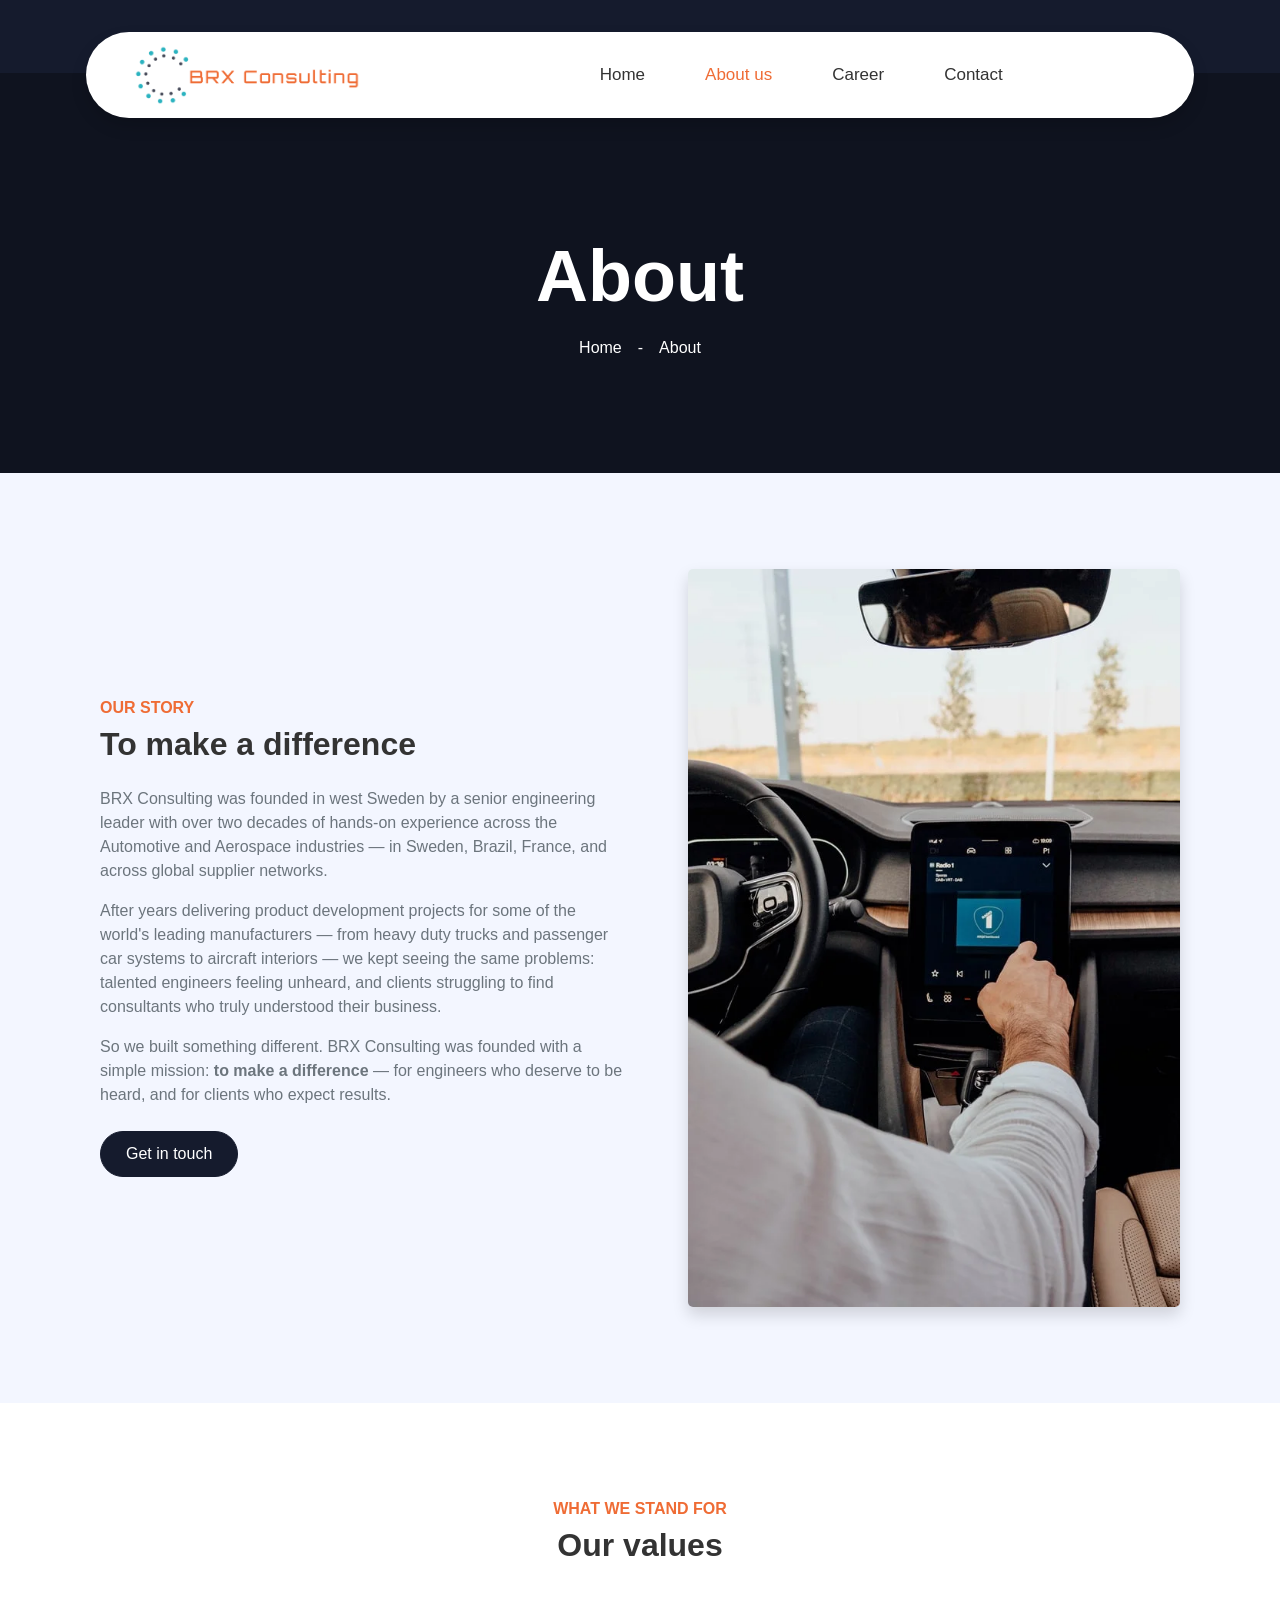
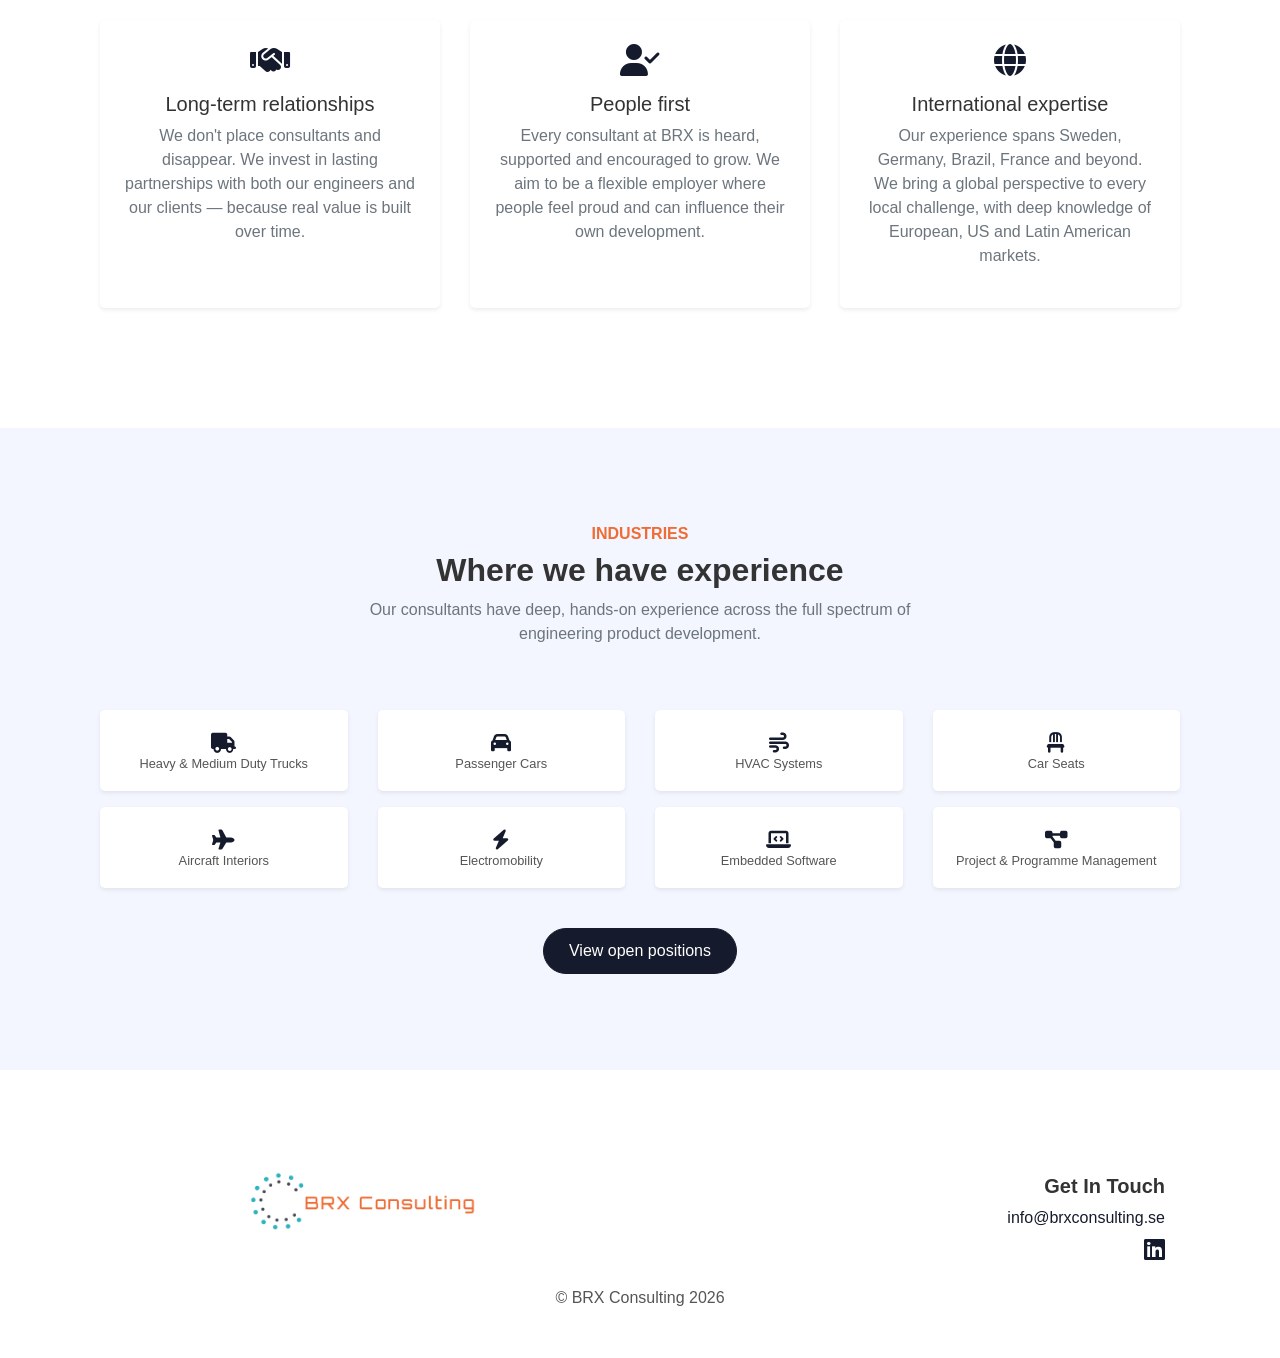
==== commit b8d6195d: "Refactor hero headers to HTML images" ====
--- a/about.html
+++ b/about.html
@@ -40,14 +40,6 @@
     <noscript>
       <link rel="stylesheet" href="https://cdnjs.cloudflare.com/ajax/libs/font-awesome/6.1.1/css/all.min.css">
     </noscript>
-
-    <link
-      rel="preload"
-      as="image"
-      fetchpriority="high"
-      href="https://www.brxconsulting.se/img/about.webp"
-      type="image/webp"
-    />
 
     <!-- Critical CSS (inlined small file) -->
     <link href="css/critical.css" rel="stylesheet">
@@ -97,7 +89,25 @@
     </div>
     <!-- Navbar End -->
     <!-- Page Header start -->
-    <header class="about-header">
+    <header class="about-header page-header">
+      <picture class="page-header-picture" aria-hidden="true">
+        <source
+          media="(min-width: 992px)"
+          srcset="img/about.webp"
+          type="image/webp"
+        />
+        <img
+          class="page-header-image"
+          src="img/about-mobile.webp"
+          width="900"
+          height="600"
+          alt=""
+          aria-hidden="true"
+          fetchpriority="high"
+          loading="eager"
+          decoding="async"
+        />
+      </picture>
       <div class="p-3" style="max-width: 900px">
         <h1 class="text-white display-3 mt-lg-5">About</h1>
         <div class="d-inline-flex align-items-center text-white">
--- a/css/critical.css
+++ b/css/critical.css
@@ -1,10 +1,19 @@
 /* Critical CSS: above-the-fold, minimal set to paint navbar, hero, typography and buttons */
 /* Keep this file small. Source of truth: scss/style.scss */
 
-html, body {
+html,
+body {
   height: 100%;
   margin: 0;
-  font-family: 'Poppins', system-ui, -apple-system, 'Segoe UI', Roboto, 'Helvetica Neue', Arial, sans-serif;
+  font-family:
+    "Poppins",
+    system-ui,
+    -apple-system,
+    "Segoe UI",
+    Roboto,
+    "Helvetica Neue",
+    Arial,
+    sans-serif;
   background-color: #f3f6ff;
   color: #555555;
   -webkit-font-smoothing: antialiased;
@@ -45,12 +54,7 @@
 
 /* Hero / header image and layout */
 .home-header,
-.about-header,
-.career-header,
-.contact-header {
-  background-repeat: no-repeat;
-  background-position: center center;
-  background-size: cover;
+.page-header {
   display: flex;
   align-items: center;
   justify-content: center;
@@ -58,8 +62,74 @@
 }
 
 .home-header {
-  background-image: linear-gradient(rgba(0,0,0,0.3), rgba(0,0,0,0.3)), url('https://www.brxconsulting.se/img/home.webp');
+  position: relative;
+  overflow: hidden;
+  background-color: #151b2d;
+  margin-top: -45px;
   height: clamp(500px, 60vw, 800px);
+}
+
+.home-header::after {
+  content: "";
+  position: absolute;
+  inset: 0;
+  background: rgba(0, 0, 0, 0.3);
+}
+
+.home-header-picture {
+  position: absolute;
+  inset: 0;
+}
+
+.home-header-image {
+  width: 100%;
+  height: 100%;
+  object-fit: cover;
+  object-position: center;
+  display: block;
+}
+
+.home-header > div {
+  position: relative;
+  z-index: 1;
+}
+
+.page-header {
+  position: relative;
+  overflow: hidden;
+  background-color: #151b2d;
+  margin-top: -45px;
+}
+
+.page-header::after {
+  content: "";
+  position: absolute;
+  inset: 0;
+  background: rgba(0, 0, 0, 0.3);
+}
+
+.page-header-picture {
+  position: absolute;
+  inset: 0;
+}
+
+.page-header-image {
+  width: 100%;
+  height: 100%;
+  object-fit: cover;
+  object-position: center;
+  display: block;
+}
+
+.page-header > div {
+  position: relative;
+  z-index: 1;
+}
+
+.about-header,
+.contact-header,
+.career-header {
+  height: clamp(240px, 40vw, 400px);
 }
 
 .display-3 {
@@ -96,11 +166,15 @@
 }
 
 /* Hide back-to-top by default until JS shows it */
-#btn-back-to-top { display: none; }
+#btn-back-to-top {
+  display: none;
+}
 
 /* Basic responsive tweaks to avoid layout jump at small widths */
 @media (max-width: 991.98px) {
-  .navbar-nav .nav-link { padding: 10px 0; }
+  .navbar-nav .nav-link {
+    padding: 10px 0;
+  }
 }
 
 /* Keep critical CSS under a few KB */
--- a/css/style.css
+++ b/css/style.css
@@ -2448,6 +2448,34 @@
   width: 100%;
 }
 
+.fade {
+  transition: opacity 0.15s linear;
+}
+@media (prefers-reduced-motion: reduce) {
+  .fade {
+    transition: none;
+  }
+}
+.fade:not(.show) {
+  opacity: 0;
+}
+
+.collapse:not(.show) {
+  display: none;
+}
+
+.collapsing {
+  position: relative;
+  height: 0;
+  overflow: hidden;
+  transition: height 0.35s ease;
+}
+@media (prefers-reduced-motion: reduce) {
+  .collapsing {
+    transition: none;
+  }
+}
+
 .nav {
   display: flex;
   flex-wrap: wrap;
@@ -6745,15 +6773,6 @@
   height: 50px;
 }
 
-.file-input {
-  height: 90px;
-}
-@media (min-width: 992px) {
-  .file-input {
-    height: 50px;
-  }
-}
-
 .contact-form {
   padding: 1rem;
 }
@@ -6805,17 +6824,10 @@
   }
 }
 .home-header {
-  background-image: linear-gradient(rgba(0, 0, 0, 0.3), rgba(0, 0, 0, 0.3)), url(https://www.brxconsulting.se/img/home.webp);
-  background-repeat: no-repeat;
-  background-position: center center;
-  background-size: cover;
-}
-@media (min-width: 992px) {
-  .home-header {
-    margin-top: -45px;
-  }
-}
-.home-header {
+  position: relative;
+  overflow: hidden;
+  background-color: #151b2d;
+  margin-top: -45px;
   height: clamp(500px, 60vw, 800px);
   display: flex;
   flex-direction: column;
@@ -6824,57 +6836,67 @@
   text-align: center;
 }
 
-.about-header {
-  background-image: linear-gradient(rgba(0, 0, 0, 0.3), rgba(0, 0, 0, 0.3)), url(https://www.brxconsulting.se/img/about.webp);
-  background-repeat: no-repeat;
-  background-position: center center;
-  background-size: cover;
-}
-@media (min-width: 992px) {
-  .about-header {
-    margin-top: -45px;
-  }
-}
-.about-header {
-  height: clamp(240px, 40vw, 400px);
-  display: flex;
-  flex-direction: column;
-  justify-content: center;
-  align-items: center;
-  text-align: center;
-}
-
-.contact-header {
-  background-image: linear-gradient(rgba(0, 0, 0, 0.3), rgba(0, 0, 0, 0.3)), url(https://www.brxconsulting.se/img/contact.webp);
-  background-repeat: no-repeat;
-  background-position: center center;
-  background-size: cover;
-}
-@media (min-width: 992px) {
-  .contact-header {
-    margin-top: -45px;
-  }
-}
-.contact-header {
-  height: clamp(240px, 40vw, 400px);
-  display: flex;
-  flex-direction: column;
-  justify-content: center;
-  align-items: center;
-  text-align: center;
-}
-
-.career-header {
-  background-image: linear-gradient(rgba(0, 0, 0, 0.3), rgba(0, 0, 0, 0.3)), url(https://www.brxconsulting.se/img/career.webp);
-  background-repeat: no-repeat;
-  background-position: center center;
-  background-size: cover;
-}
-@media (min-width: 992px) {
-  .career-header {
-    margin-top: -45px;
-  }
-}
+.home-header::after {
+  position: absolute;
+  inset: 0;
+  content: "";
+  background: rgba(0, 0, 0, 0.3);
+}
+
+.home-header-picture {
+  position: absolute;
+  inset: 0;
+  z-index: 0;
+}
+
+.home-header-image {
+  width: 100%;
+  height: 100%;
+  object-fit: cover;
+  object-position: center;
+  display: block;
+}
+
+.home-header > div {
+  position: relative;
+  z-index: 1;
+}
+
+.page-header {
+  position: relative;
+  overflow: hidden;
+  background-color: #151b2d;
+  margin-top: -45px;
+}
+
+.page-header::after {
+  position: absolute;
+  inset: 0;
+  content: "";
+  background: rgba(0, 0, 0, 0.3);
+}
+
+.page-header-picture {
+  position: absolute;
+  inset: 0;
+  z-index: 0;
+}
+
+.page-header-image {
+  width: 100%;
+  height: 100%;
+  object-fit: cover;
+  object-position: center;
+  display: block;
+}
+
+.page-header > div {
+  position: relative;
+  z-index: 1;
+}
+
+.about-header,
+.contact-header,
 .career-header {
   height: clamp(240px, 40vw, 400px);
   display: flex;
--- a/css/style.css
+++ b/css/style.css
@@ -2448,6 +2448,34 @@
   width: 100%;
 }
 
+.fade {
+  transition: opacity 0.15s linear;
+}
+@media (prefers-reduced-motion: reduce) {
+  .fade {
+    transition: none;
+  }
+}
+.fade:not(.show) {
+  opacity: 0;
+}
+
+.collapse:not(.show) {
+  display: none;
+}
+
+.collapsing {
+  position: relative;
+  height: 0;
+  overflow: hidden;
+  transition: height 0.35s ease;
+}
+@media (prefers-reduced-motion: reduce) {
+  .collapsing {
+    transition: none;
+  }
+}
+
 .nav {
   display: flex;
   flex-wrap: wrap;
@@ -6745,15 +6773,6 @@
   height: 50px;
 }
 
-.file-input {
-  height: 90px;
-}
-@media (min-width: 992px) {
-  .file-input {
-    height: 50px;
-  }
-}
-
 .contact-form {
   padding: 1rem;
 }
@@ -6805,17 +6824,10 @@
   }
 }
 .home-header {
-  background-image: linear-gradient(rgba(0, 0, 0, 0.3), rgba(0, 0, 0, 0.3)), url(https://www.brxconsulting.se/img/home.webp);
-  background-repeat: no-repeat;
-  background-position: center center;
-  background-size: cover;
-}
-@media (min-width: 992px) {
-  .home-header {
-    margin-top: -45px;
-  }
-}
-.home-header {
+  position: relative;
+  overflow: hidden;
+  background-color: #151b2d;
+  margin-top: -45px;
   height: clamp(500px, 60vw, 800px);
   display: flex;
   flex-direction: column;
@@ -6824,57 +6836,67 @@
   text-align: center;
 }
 
-.about-header {
-  background-image: linear-gradient(rgba(0, 0, 0, 0.3), rgba(0, 0, 0, 0.3)), url(https://www.brxconsulting.se/img/about.webp);
-  background-repeat: no-repeat;
-  background-position: center center;
-  background-size: cover;
-}
-@media (min-width: 992px) {
-  .about-header {
-    margin-top: -45px;
-  }
-}
-.about-header {
-  height: clamp(240px, 40vw, 400px);
-  display: flex;
-  flex-direction: column;
-  justify-content: center;
-  align-items: center;
-  text-align: center;
-}
-
-.contact-header {
-  background-image: linear-gradient(rgba(0, 0, 0, 0.3), rgba(0, 0, 0, 0.3)), url(https://www.brxconsulting.se/img/contact.webp);
-  background-repeat: no-repeat;
-  background-position: center center;
-  background-size: cover;
-}
-@media (min-width: 992px) {
-  .contact-header {
-    margin-top: -45px;
-  }
-}
-.contact-header {
-  height: clamp(240px, 40vw, 400px);
-  display: flex;
-  flex-direction: column;
-  justify-content: center;
-  align-items: center;
-  text-align: center;
-}
-
-.career-header {
-  background-image: linear-gradient(rgba(0, 0, 0, 0.3), rgba(0, 0, 0, 0.3)), url(https://www.brxconsulting.se/img/career.webp);
-  background-repeat: no-repeat;
-  background-position: center center;
-  background-size: cover;
-}
-@media (min-width: 992px) {
-  .career-header {
-    margin-top: -45px;
-  }
-}
+.home-header::after {
+  position: absolute;
+  inset: 0;
+  content: "";
+  background: rgba(0, 0, 0, 0.3);
+}
+
+.home-header-picture {
+  position: absolute;
+  inset: 0;
+  z-index: 0;
+}
+
+.home-header-image {
+  width: 100%;
+  height: 100%;
+  object-fit: cover;
+  object-position: center;
+  display: block;
+}
+
+.home-header > div {
+  position: relative;
+  z-index: 1;
+}
+
+.page-header {
+  position: relative;
+  overflow: hidden;
+  background-color: #151b2d;
+  margin-top: -45px;
+}
+
+.page-header::after {
+  position: absolute;
+  inset: 0;
+  content: "";
+  background: rgba(0, 0, 0, 0.3);
+}
+
+.page-header-picture {
+  position: absolute;
+  inset: 0;
+  z-index: 0;
+}
+
+.page-header-image {
+  width: 100%;
+  height: 100%;
+  object-fit: cover;
+  object-position: center;
+  display: block;
+}
+
+.page-header > div {
+  position: relative;
+  z-index: 1;
+}
+
+.about-header,
+.contact-header,
 .career-header {
   height: clamp(240px, 40vw, 400px);
   display: flex;
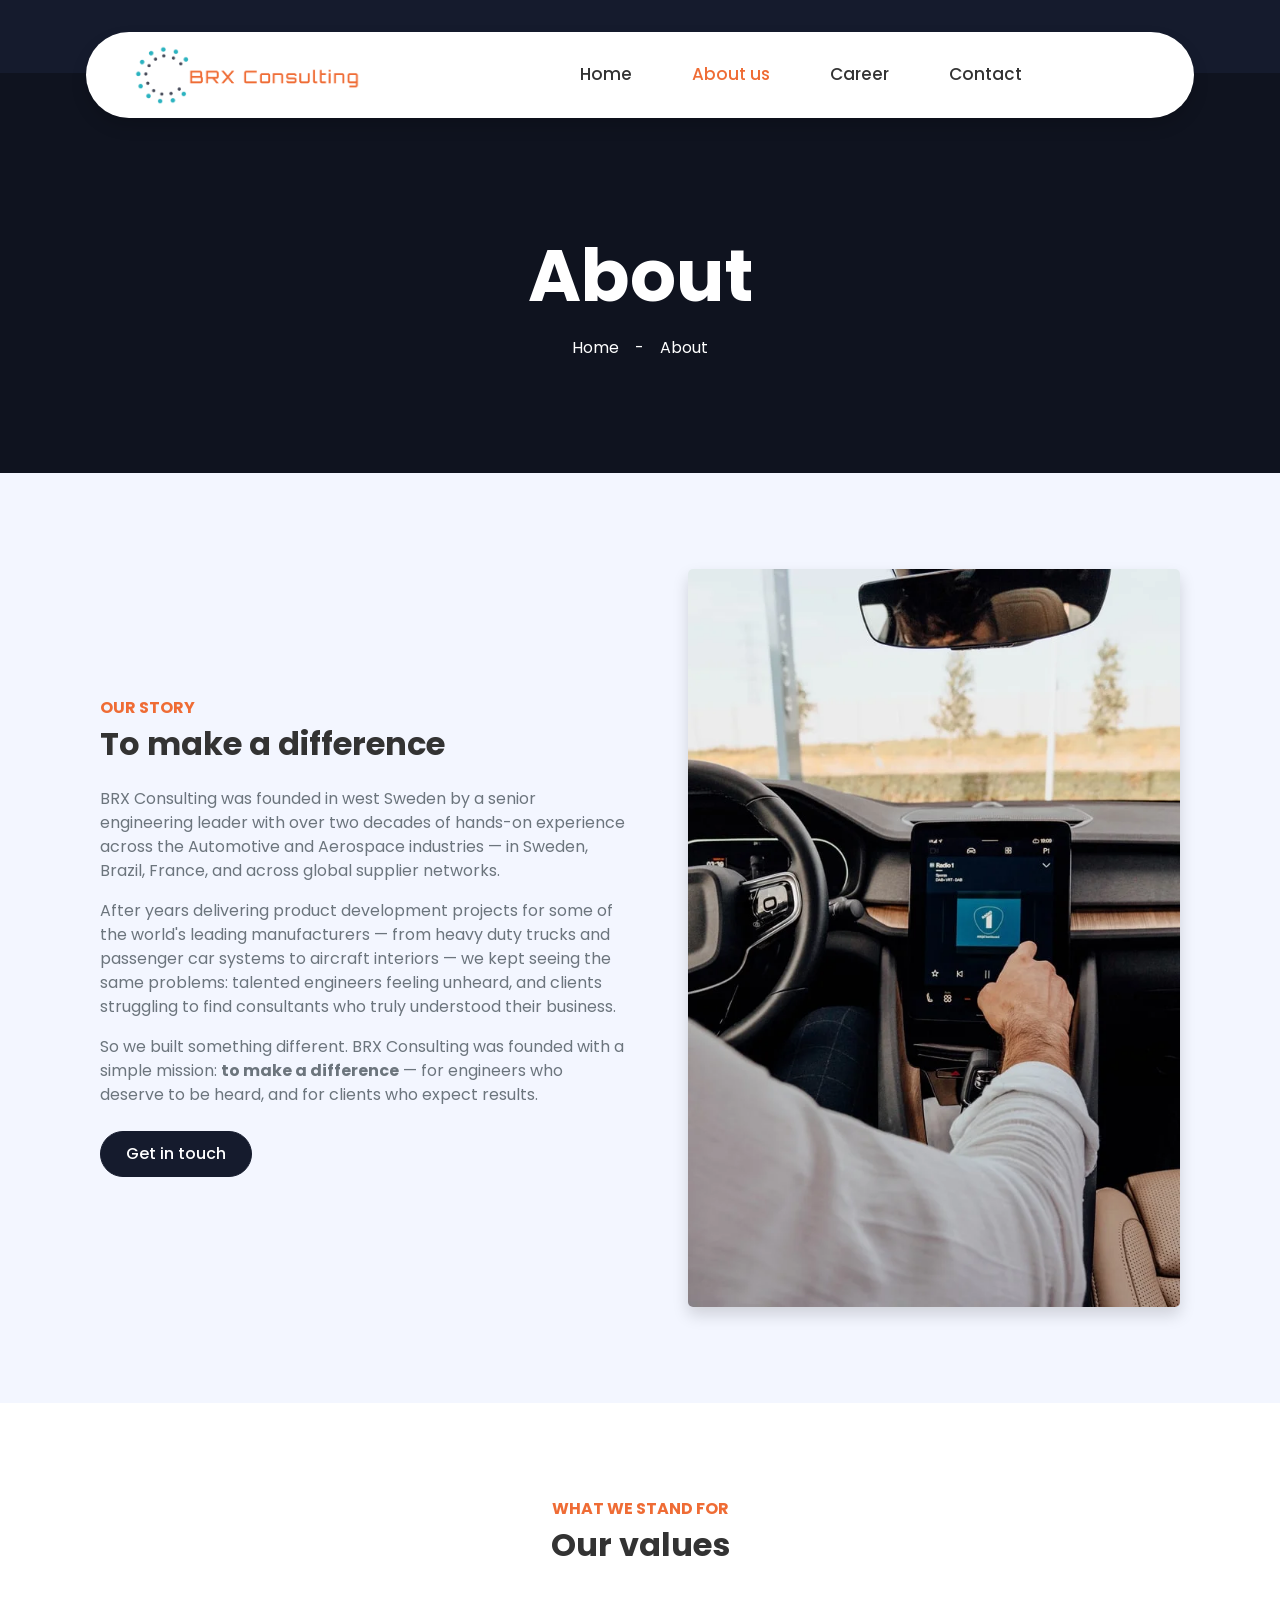
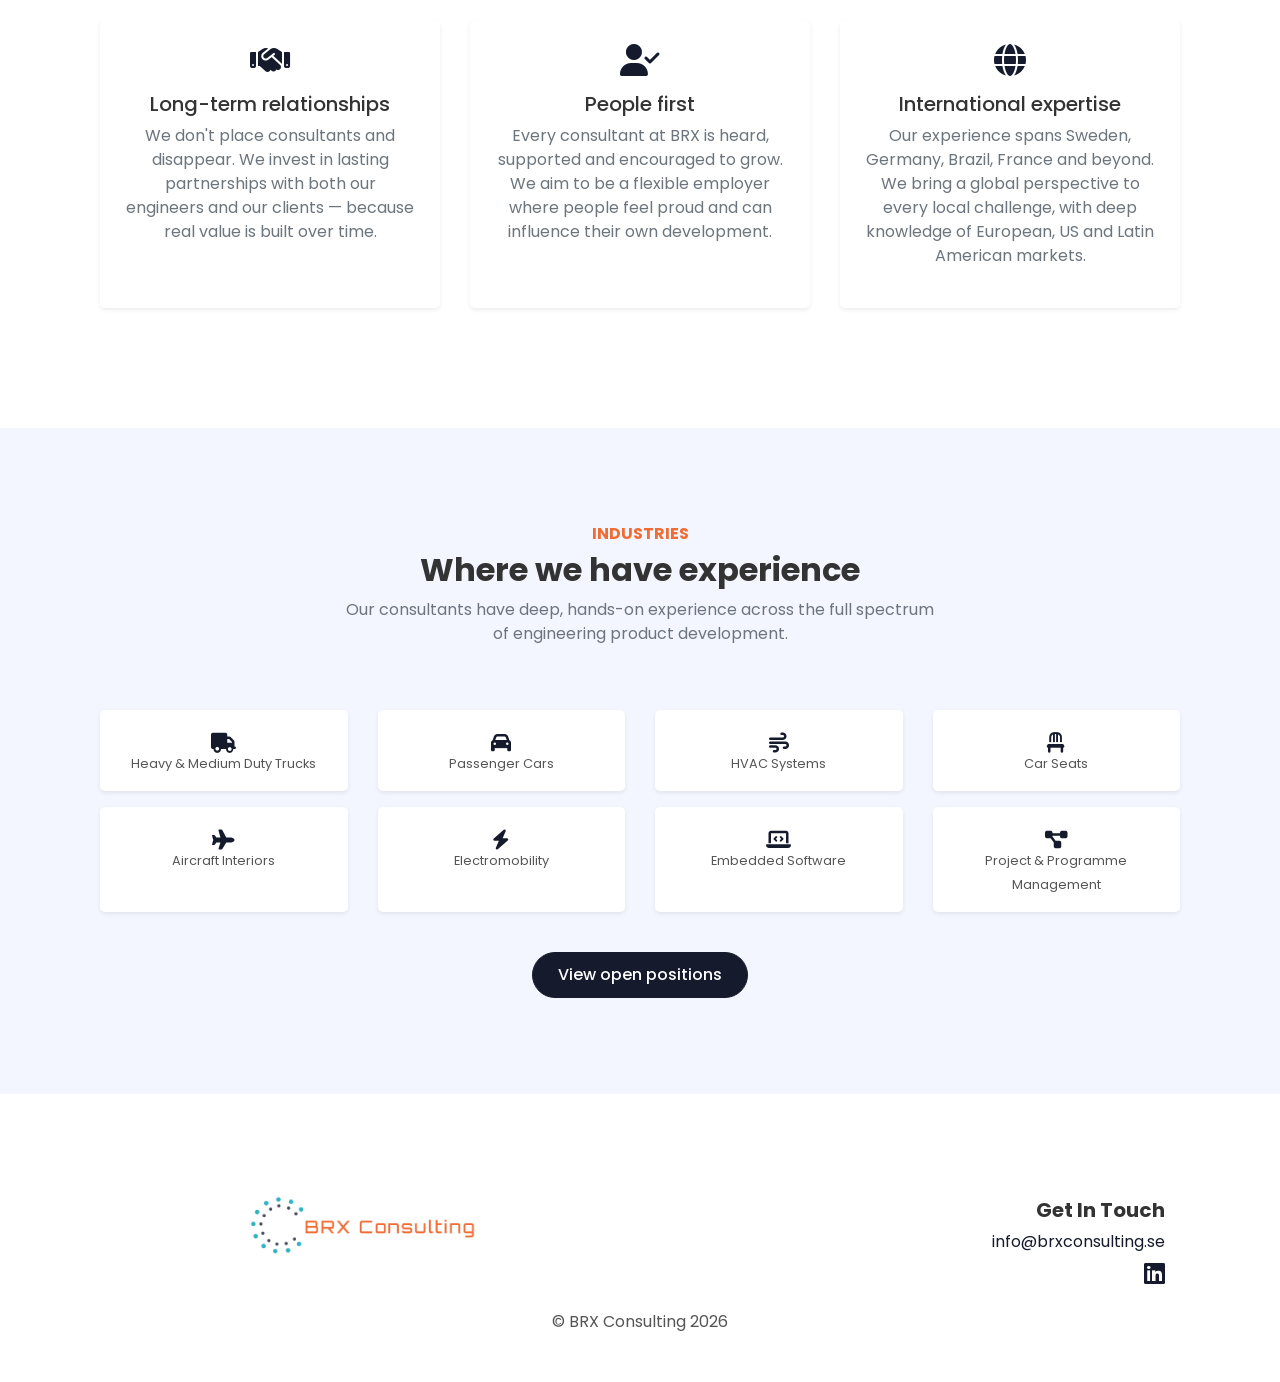
==== commit 08086b36: "chore: switch to woff2 fonts and cache assets" ====
--- a/about.html
+++ b/about.html
@@ -1,6 +1,7 @@
 <!doctype html>
 <html lang="en">
   <head>
+    <meta charset="UTF-8" />
     <!-- Google tag (gtag.js) -->
     <script
       async
@@ -15,7 +16,6 @@
 
       gtag("config", "G-FSFPS72T0J");
     </script>
-    <meta charset="UTF-8" />
     <meta http-equiv="X-UA-Compatible" content="IE=edge" />
     <meta name="viewport" content="width=device-width, initial-scale=1.0" />
     <meta name="keywords" content="Engineering, consultants" />
@@ -23,15 +23,15 @@
       name="description"
       content="BRX Consulting – 20+ years of Automotive expertise. A Swedish consultancy built to make a difference for engineers and clients alike."
     />
-    <link rel="canonical" href="https://www.brxconsulting.se/" />
+    <link rel="canonical" href="https://www.brxconsulting.se/about.html" />
     <title>About Us | BRX Consulting – 20+ Years in Automotive</title>
 
     <!-- Favicon -->
     <link href="img/favicon.ico" rel="icon" />
 
     <!-- Google Web Fonts -->
-    <link rel="preload" href="assets/fonts/poppins-400.ttf" as="font" type="font/ttf" />
-    <link rel="preload" href="assets/fonts/poppins-700.ttf" as="font" type="font/ttf" />
+    <link rel="preload" href="assets/fonts/poppins-400.woff2" as="font" type="font/woff2" crossorigin>
+    <link rel="preload" href="assets/fonts/poppins-700.woff2" as="font" type="font/woff2" crossorigin>
     <link rel="preload" href="https://cdnjs.cloudflare.com/ajax/libs/font-awesome/6.1.1/webfonts/fa-solid-900.woff2" as="font" type="font/woff2" crossorigin="anonymous" />
     <link rel="preload" href="https://cdnjs.cloudflare.com/ajax/libs/font-awesome/6.1.1/webfonts/fa-brands-400.woff2" as="font" type="font/woff2" crossorigin="anonymous" />
 
@@ -345,6 +345,7 @@
       type="button"
       class="btn btn-warning btn-floating px-3"
       id="btn-back-to-top"
+      aria-label="Back to top"
     >
       <i class="fas fa-arrow-up"></i>
     </button>
--- a/css/style.css
+++ b/css/style.css
@@ -5,28 +5,28 @@
   font-style: normal;
   font-weight: 400;
   font-display: swap;
-  src: url("../assets/fonts/poppins-400.ttf") format("truetype");
+  src: url("../assets/fonts/poppins-400.woff2") format("woff2");
 }
 @font-face {
   font-family: "Poppins";
   font-style: normal;
   font-weight: 500;
   font-display: swap;
-  src: url("../assets/fonts/poppins-500.ttf") format("truetype");
+  src: url("../assets/fonts/poppins-500.woff2") format("woff2");
 }
 @font-face {
   font-family: "Poppins";
   font-style: normal;
   font-weight: 600;
   font-display: swap;
-  src: url("../assets/fonts/poppins-600.ttf") format("truetype");
+  src: url("../assets/fonts/poppins-600.woff2") format("woff2");
 }
 @font-face {
   font-family: "Poppins";
   font-style: normal;
   font-weight: 700;
   font-display: swap;
-  src: url("../assets/fonts/poppins-700.ttf") format("truetype");
+  src: url("../assets/fonts/poppins-700.woff2") format("woff2");
 }
 /* Selective Bootstrap imports to reduce unused CSS footprint.
   Order matters: functions -> variables -> maps -> mixins -> core layers -> components -> utilities */
--- a/css/style.css
+++ b/css/style.css
@@ -5,28 +5,28 @@
   font-style: normal;
   font-weight: 400;
   font-display: swap;
-  src: url("../assets/fonts/poppins-400.ttf") format("truetype");
+  src: url("../assets/fonts/poppins-400.woff2") format("woff2");
 }
 @font-face {
   font-family: "Poppins";
   font-style: normal;
   font-weight: 500;
   font-display: swap;
-  src: url("../assets/fonts/poppins-500.ttf") format("truetype");
+  src: url("../assets/fonts/poppins-500.woff2") format("woff2");
 }
 @font-face {
   font-family: "Poppins";
   font-style: normal;
   font-weight: 600;
   font-display: swap;
-  src: url("../assets/fonts/poppins-600.ttf") format("truetype");
+  src: url("../assets/fonts/poppins-600.woff2") format("woff2");
 }
 @font-face {
   font-family: "Poppins";
   font-style: normal;
   font-weight: 700;
   font-display: swap;
-  src: url("../assets/fonts/poppins-700.ttf") format("truetype");
+  src: url("../assets/fonts/poppins-700.woff2") format("woff2");
 }
 /* Selective Bootstrap imports to reduce unused CSS footprint.
   Order matters: functions -> variables -> maps -> mixins -> core layers -> components -> utilities */
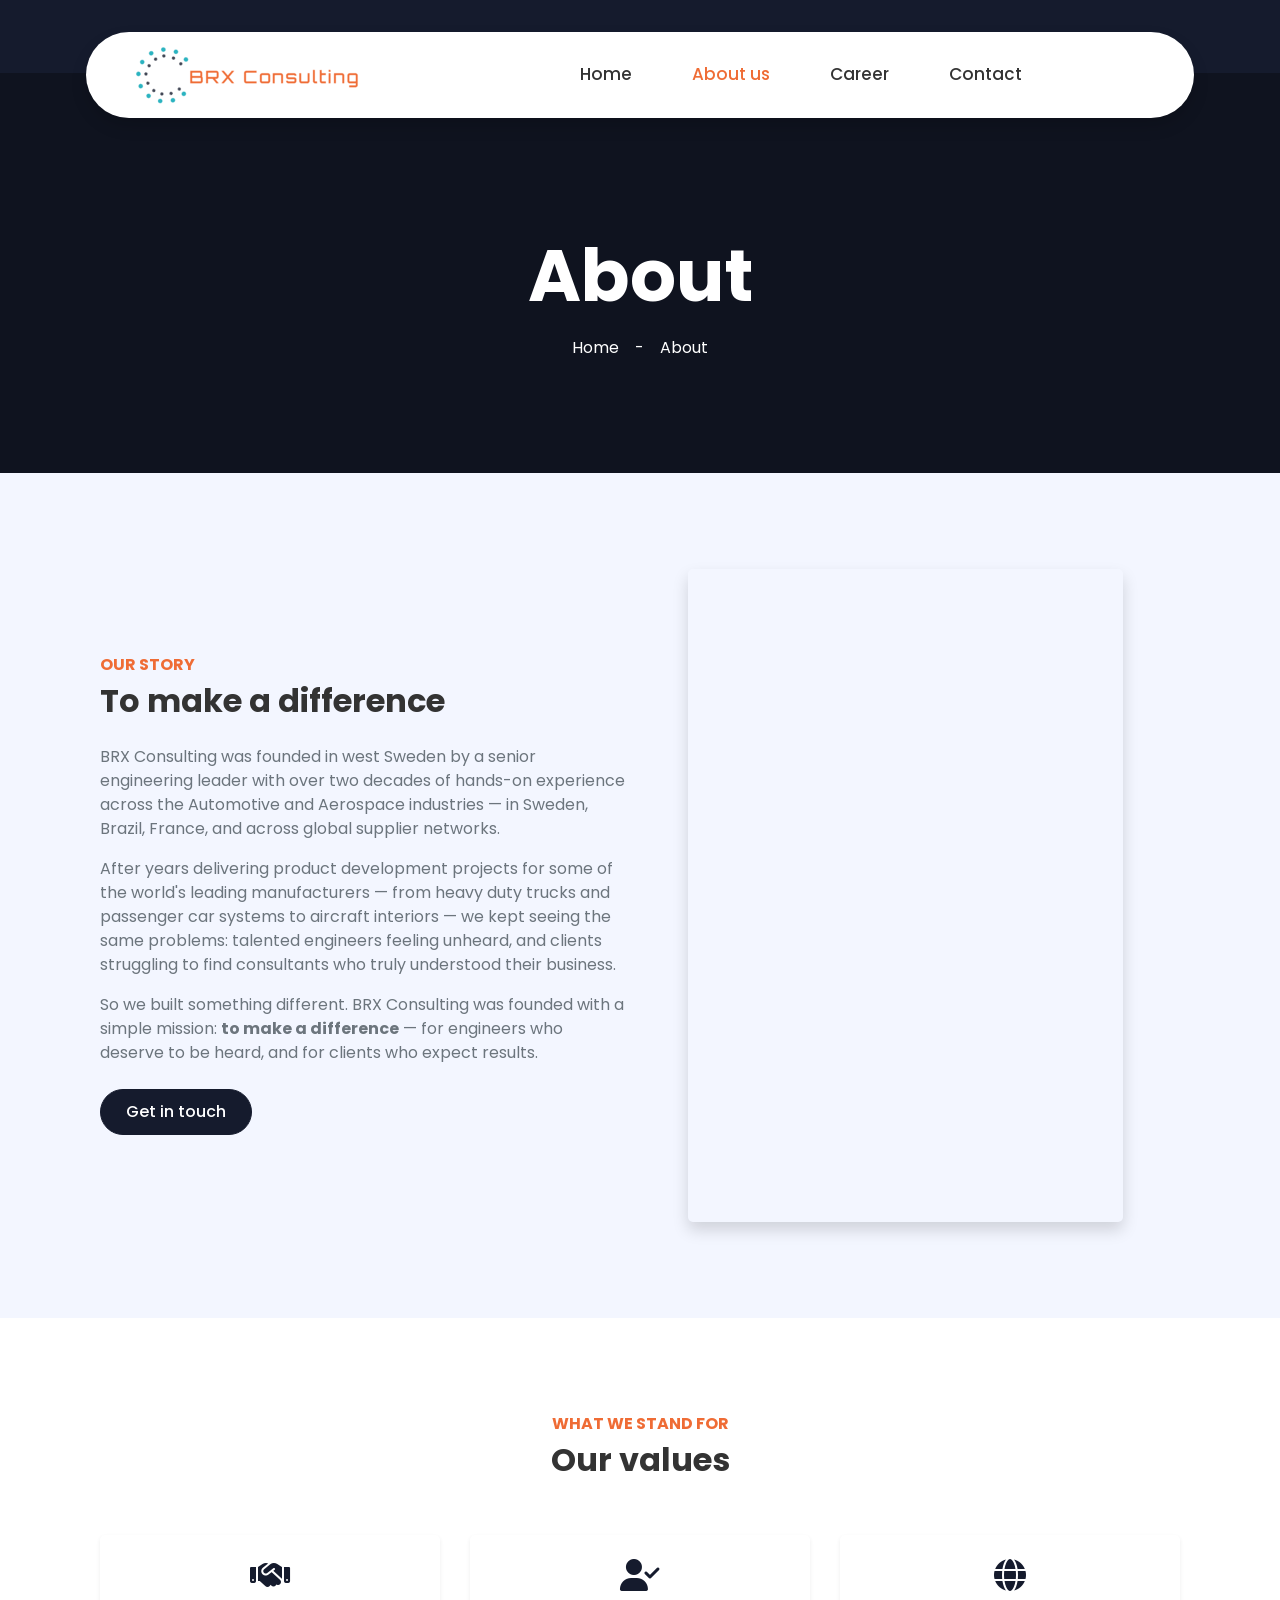
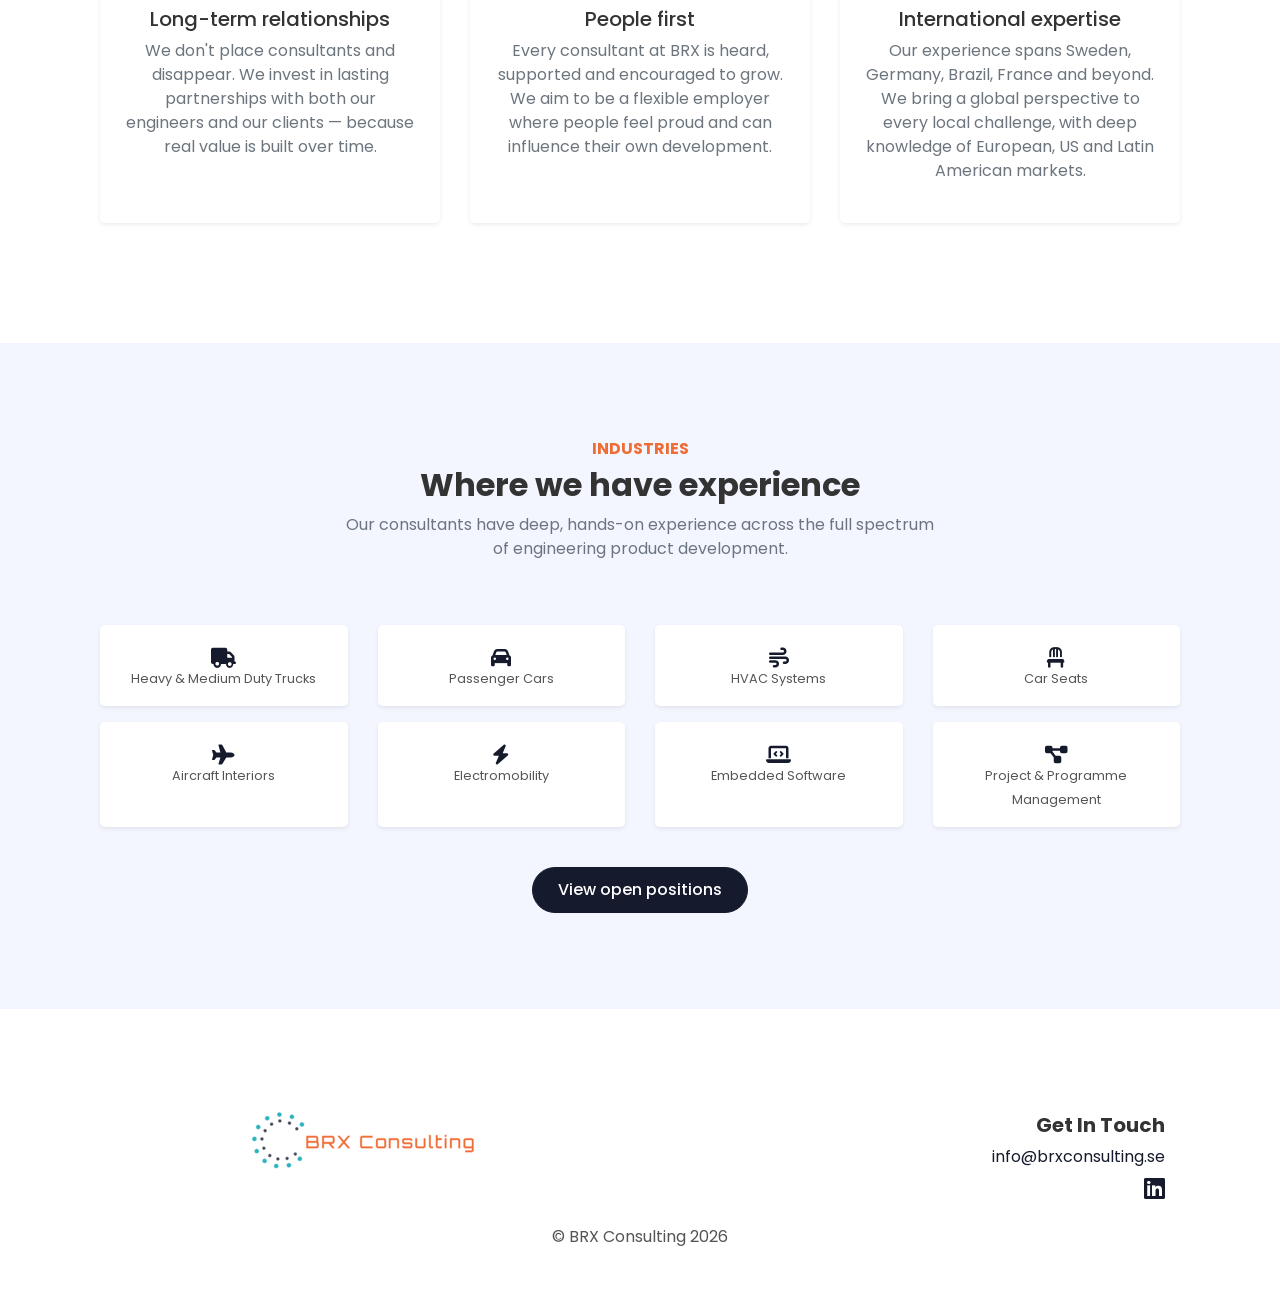
==== commit b1d99e71: "Update responsive page images" ====
--- a/about.html
+++ b/about.html
@@ -30,24 +30,61 @@
     <link href="img/favicon.ico" rel="icon" />
 
     <!-- Google Web Fonts -->
-    <link rel="preload" href="assets/fonts/poppins-400.woff2" as="font" type="font/woff2" crossorigin>
-    <link rel="preload" href="assets/fonts/poppins-700.woff2" as="font" type="font/woff2" crossorigin>
-    <link rel="preload" href="https://cdnjs.cloudflare.com/ajax/libs/font-awesome/6.1.1/webfonts/fa-solid-900.woff2" as="font" type="font/woff2" crossorigin="anonymous" />
-    <link rel="preload" href="https://cdnjs.cloudflare.com/ajax/libs/font-awesome/6.1.1/webfonts/fa-brands-400.woff2" as="font" type="font/woff2" crossorigin="anonymous" />
+    <link
+      rel="preload"
+      href="assets/fonts/poppins-400.woff2"
+      as="font"
+      type="font/woff2"
+      crossorigin
+    />
+    <link
+      rel="preload"
+      href="assets/fonts/poppins-700.woff2"
+      as="font"
+      type="font/woff2"
+      crossorigin
+    />
+    <link
+      rel="preload"
+      href="https://cdnjs.cloudflare.com/ajax/libs/font-awesome/6.1.1/webfonts/fa-solid-900.woff2"
+      as="font"
+      type="font/woff2"
+      crossorigin="anonymous"
+    />
+    <link
+      rel="preload"
+      href="https://cdnjs.cloudflare.com/ajax/libs/font-awesome/6.1.1/webfonts/fa-brands-400.woff2"
+      as="font"
+      type="font/woff2"
+      crossorigin="anonymous"
+    />
 
     <!-- Font Awesome (deferred) -->
-    <link rel="stylesheet" href="https://cdnjs.cloudflare.com/ajax/libs/font-awesome/6.1.1/css/all.min.css" media="print" onload="this.media='all'">
+    <link
+      rel="stylesheet"
+      href="https://cdnjs.cloudflare.com/ajax/libs/font-awesome/6.1.1/css/all.min.css"
+      media="print"
+      onload="this.media = 'all'"
+    />
     <noscript>
-      <link rel="stylesheet" href="https://cdnjs.cloudflare.com/ajax/libs/font-awesome/6.1.1/css/all.min.css">
+      <link
+        rel="stylesheet"
+        href="https://cdnjs.cloudflare.com/ajax/libs/font-awesome/6.1.1/css/all.min.css"
+      />
     </noscript>
 
     <!-- Critical CSS (inlined small file) -->
-    <link href="css/critical.css" rel="stylesheet">
+    <link href="css/critical.css" rel="stylesheet" />
 
     <!-- Full stylesheet (deferred to avoid render-blocking) -->
-    <link href="css/style.css" rel="stylesheet" media="print" onload="this.media='all'" />
+    <link
+      href="css/style.css"
+      rel="stylesheet"
+      media="print"
+      onload="this.media = 'all'"
+    />
     <noscript>
-      <link href="css/style.css" rel="stylesheet">
+      <link href="css/style.css" rel="stylesheet" />
     </noscript>
   </head>
   <body>
@@ -98,9 +135,9 @@
         />
         <img
           class="page-header-image"
-          src="img/about-mobile.webp"
-          width="900"
-          height="600"
+          src="img/about-sm.webp"
+          width="360"
+          height="240"
           alt=""
           aria-hidden="true"
           fetchpriority="high"
@@ -151,14 +188,26 @@
             <a href="contact.html" class="btn btn-primary mt-2">Get in touch</a>
           </div>
           <div class="col-lg-6 pl-lg-5">
-            <img
-              src="img/home-about.webp"
-              width="620"
-              height="960"
-              alt="BRX Consulting team"
-              class="img-fluid rounded shadow"
-              loading="lazy"
-            />
+            <picture>
+              <source
+                media="(max-width: 991px)"
+                srcset="img/home-about-sm.webp"
+              />
+              <img
+                src="img/home-about-lg.webp"
+                srcset="
+                  img/home-about-sm.webp 184w,
+                  img/home-about-lg.webp 435w
+                "
+                sizes="(max-width: 991px) 184px, 435px"
+                width="435"
+                height="653"
+                alt="BRX Consulting team"
+                class="img-fluid rounded shadow"
+                loading="lazy"
+                decoding="async"
+              />
+            </picture>
           </div>
         </div>
       </div>
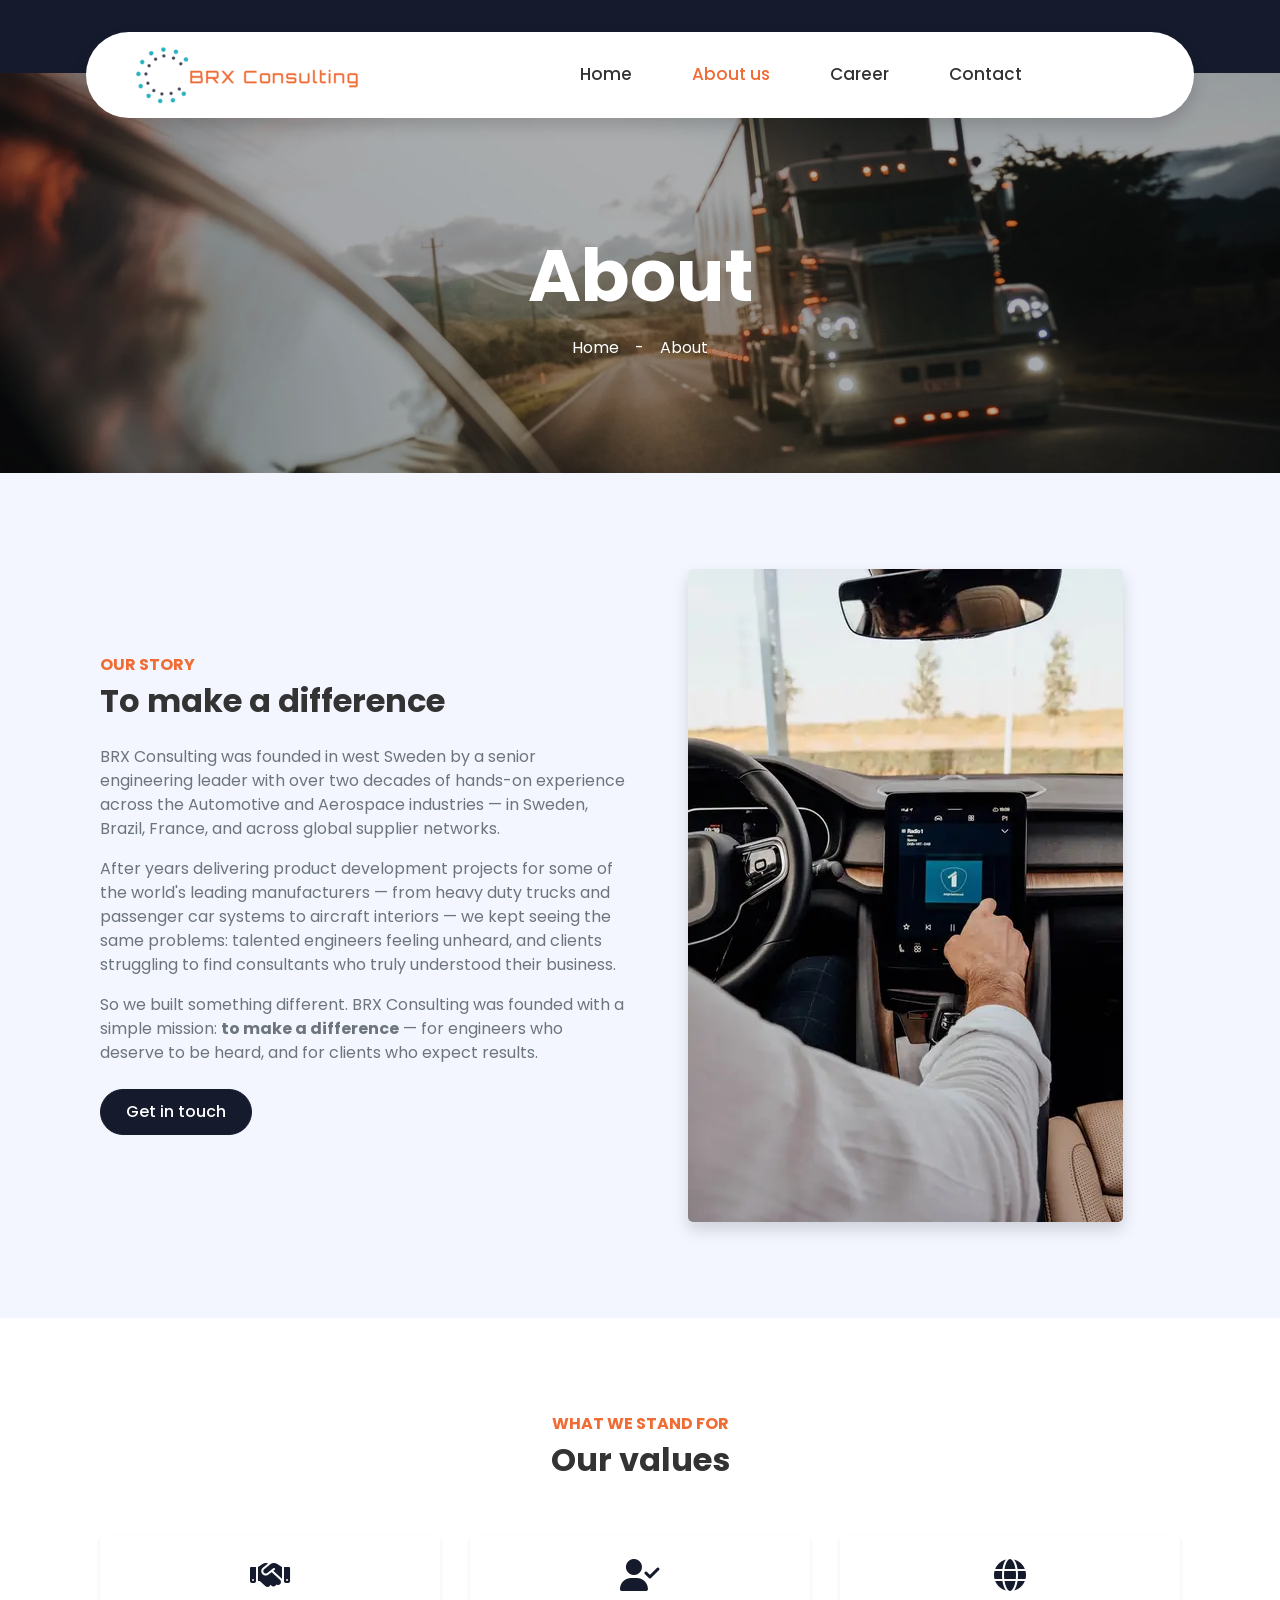
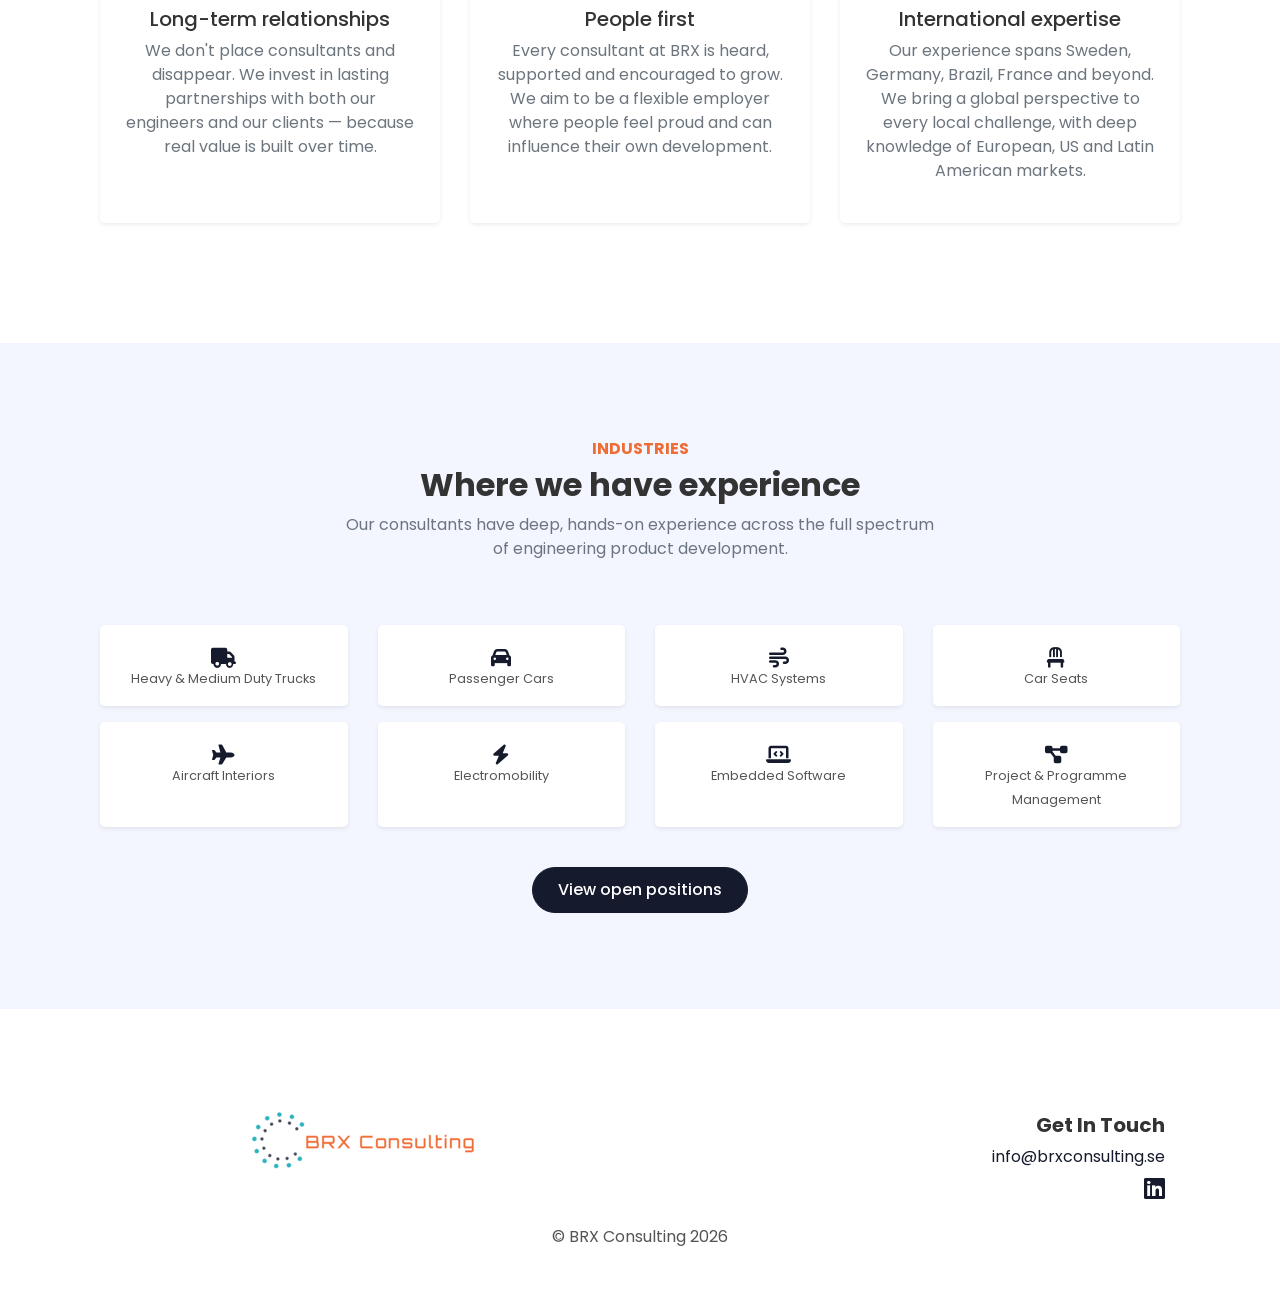
==== commit 3e84941e: "Commit staged BRX site changes" ====
--- a/about.html
+++ b/about.html
@@ -2,20 +2,6 @@
 <html lang="en">
   <head>
     <meta charset="UTF-8" />
-    <!-- Google tag (gtag.js) -->
-    <script
-      async
-      src="https://www.googletagmanager.com/gtag/js?id=G-FSFPS72T0J"
-    ></script>
-    <script>
-      window.dataLayer = window.dataLayer || [];
-      function gtag() {
-        dataLayer.push(arguments);
-      }
-      gtag("js", new Date());
-
-      gtag("config", "G-FSFPS72T0J");
-    </script>
     <meta http-equiv="X-UA-Compatible" content="IE=edge" />
     <meta name="viewport" content="width=device-width, initial-scale=1.0" />
     <meta name="keywords" content="Engineering, consultants" />
@@ -45,33 +31,11 @@
       crossorigin
     />
     <link
-      rel="preload"
-      href="https://cdnjs.cloudflare.com/ajax/libs/font-awesome/6.1.1/webfonts/fa-solid-900.woff2"
-      as="font"
-      type="font/woff2"
+      rel="stylesheet"
+      href="https://cdnjs.cloudflare.com/ajax/libs/font-awesome/6.5.2/css/all.min.css"
       crossorigin="anonymous"
-    />
-    <link
-      rel="preload"
-      href="https://cdnjs.cloudflare.com/ajax/libs/font-awesome/6.1.1/webfonts/fa-brands-400.woff2"
-      as="font"
-      type="font/woff2"
-      crossorigin="anonymous"
-    />
-
-    <!-- Font Awesome (deferred) -->
-    <link
-      rel="stylesheet"
-      href="https://cdnjs.cloudflare.com/ajax/libs/font-awesome/6.1.1/css/all.min.css"
-      media="print"
-      onload="this.media = 'all'"
-    />
-    <noscript>
-      <link
-        rel="stylesheet"
-        href="https://cdnjs.cloudflare.com/ajax/libs/font-awesome/6.1.1/css/all.min.css"
-      />
-    </noscript>
+      referrerpolicy="no-referrer"
+    />
 
     <!-- Critical CSS (inlined small file) -->
     <link href="css/critical.css" rel="stylesheet" />
@@ -105,8 +69,10 @@
           <button
             type="button"
             class="navbar-toggler"
-            data-toggle="collapse"
-            data-target="#navbarCollapse"
+            id="navbarToggle"
+            aria-controls="navbarCollapse"
+            aria-expanded="false"
+            aria-label="Toggle navigation"
           >
             <span class="navbar-toggler-icon"></span>
           </button>
@@ -399,8 +365,6 @@
       <i class="fas fa-arrow-up"></i>
     </button>
 
-    <script src="https://code.jquery.com/jquery-3.4.1.min.js"></script>
-    <script src="https://stackpath.bootstrapcdn.com/bootstrap/4.4.1/js/bootstrap.bundle.min.js"></script>
     <script src="js/main.js"></script>
   </body>
 </html>
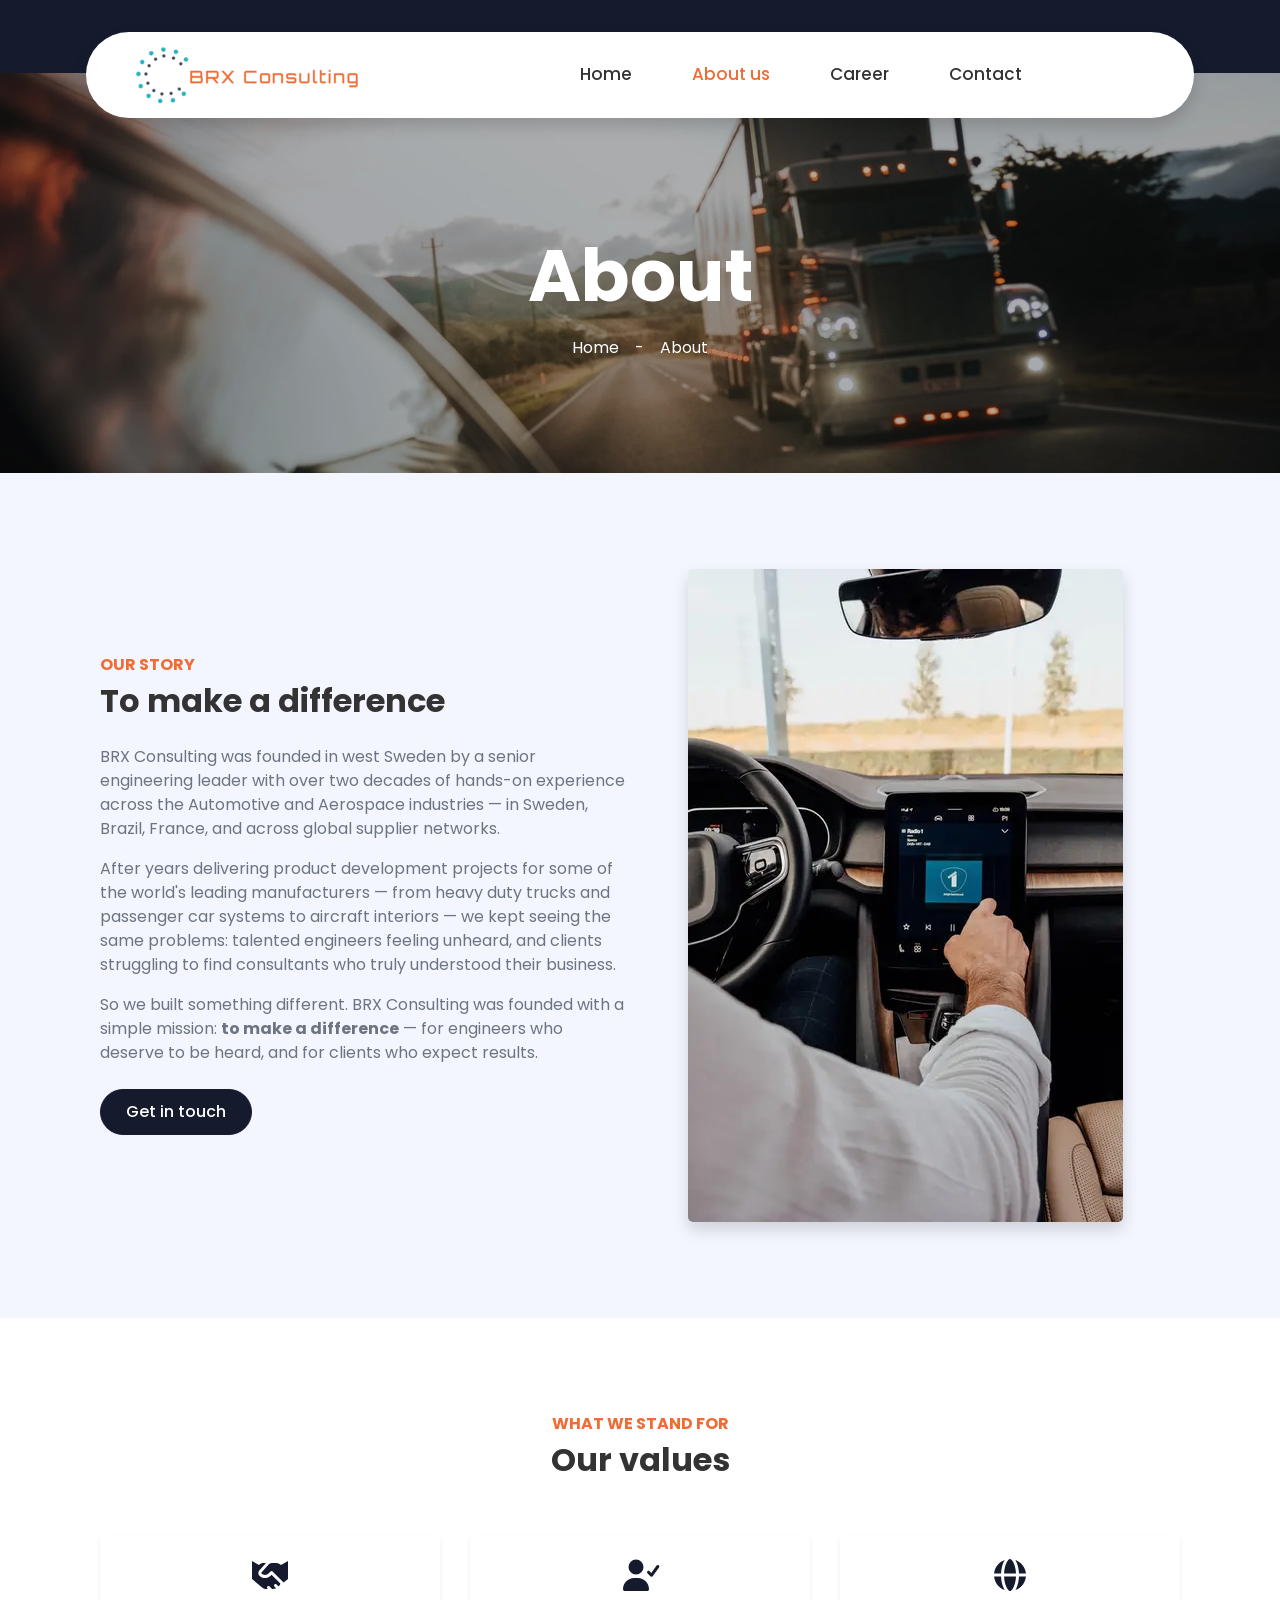
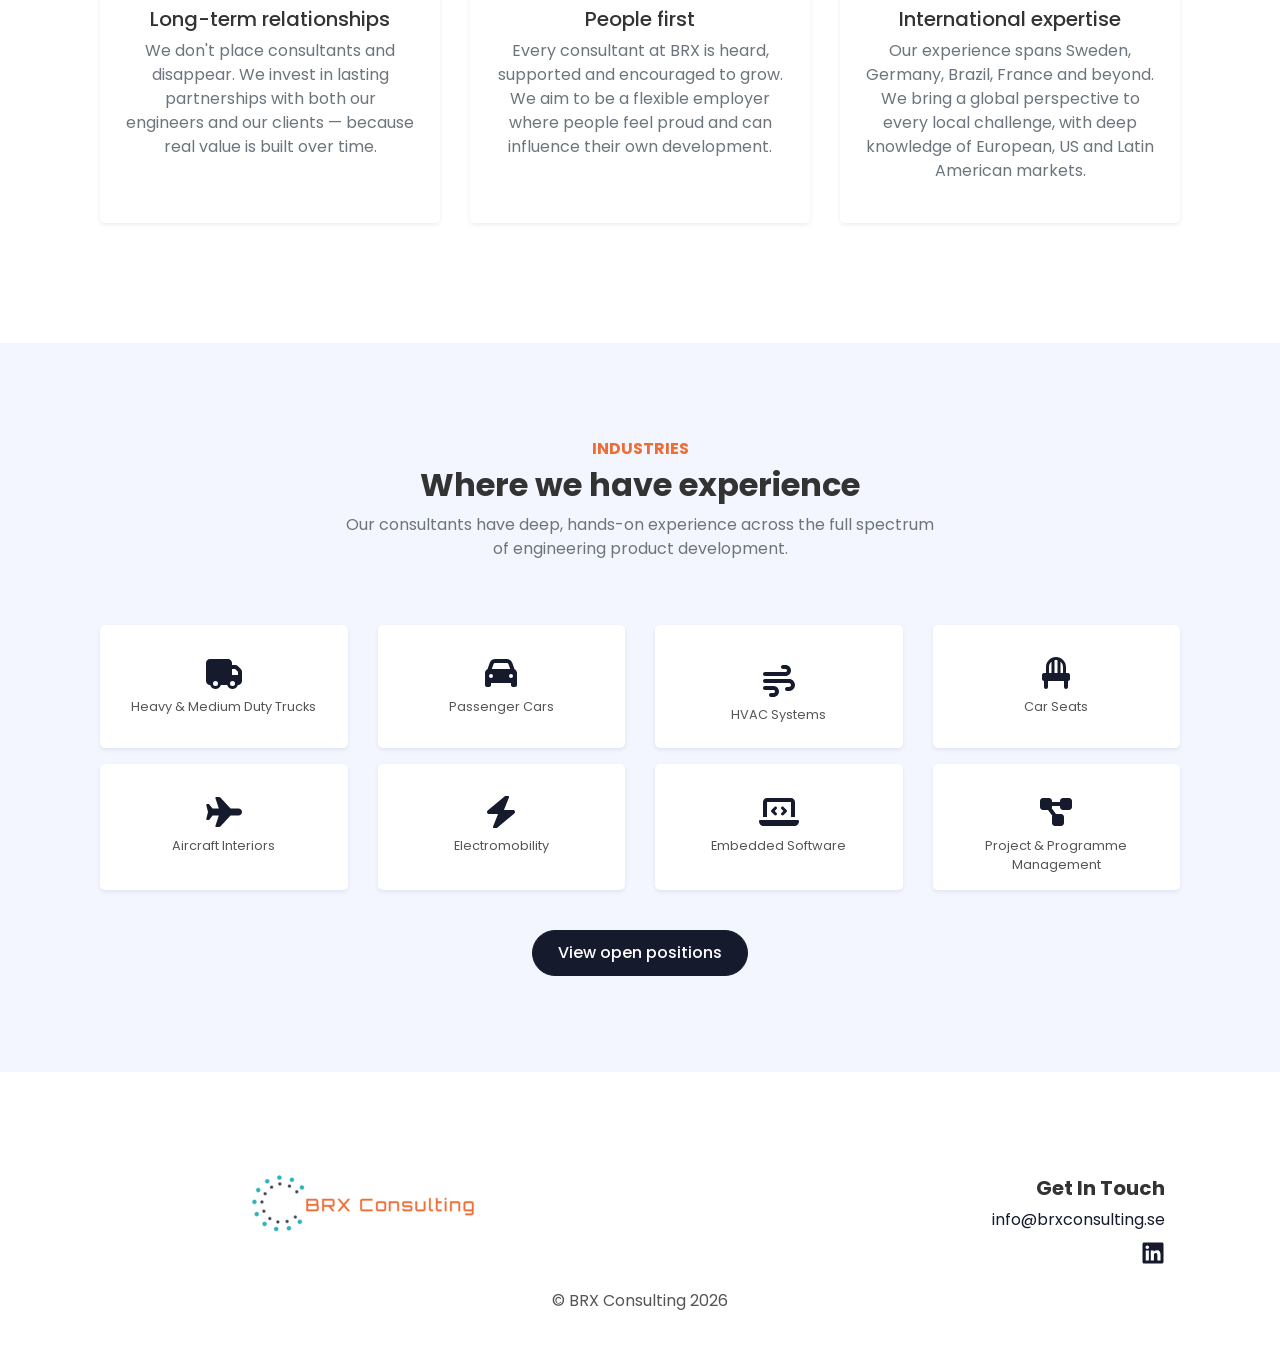
==== commit 1c21723a: "Refine SVG icon sizing and asset layout" ====
--- a/about.html
+++ b/about.html
@@ -30,12 +30,7 @@
       type="font/woff2"
       crossorigin
     />
-    <link
-      rel="stylesheet"
-      href="https://cdnjs.cloudflare.com/ajax/libs/font-awesome/6.5.2/css/all.min.css"
-      crossorigin="anonymous"
-      referrerpolicy="no-referrer"
-    />
+    <!-- Font Awesome removed: using local SVG sprite in assets/icons-v4.svg -->
 
     <!-- Critical CSS (inlined small file) -->
     <link href="css/critical.css" rel="stylesheet" />
@@ -196,7 +191,14 @@
             <div
               class="value-card h-100 p-4 text-center bg-white rounded shadow-sm"
             >
-              <i class="fas fa-handshake fa-2x text-primary mb-3"></i>
+              <svg
+                class="icon fa-2x text-primary mb-3"
+                width="2.5em"
+                height="2em"
+                aria-hidden="true"
+              >
+                <use href="assets/icons-v4.svg#icon-handshake" />
+              </svg>
               <h5>Long-term relationships</h5>
               <p class="text-muted">
                 We don't place consultants and disappear. We invest in lasting
@@ -209,7 +211,14 @@
             <div
               class="value-card h-100 p-4 text-center bg-white rounded shadow-sm"
             >
-              <i class="fas fa-user-check fa-2x text-primary mb-3"></i>
+              <svg
+                class="icon fa-2x text-primary mb-3"
+                width="2.5em"
+                height="2em"
+                aria-hidden="true"
+              >
+                <use href="assets/icons-v4.svg#icon-user-check" />
+              </svg>
               <h5>People first</h5>
               <p class="text-muted">
                 Every consultant at BRX is heard, supported and encouraged to
@@ -222,7 +231,14 @@
             <div
               class="value-card h-100 p-4 text-center bg-white rounded shadow-sm"
             >
-              <i class="fas fa-globe fa-2x text-primary mb-3"></i>
+              <svg
+                class="icon fa-2x text-primary mb-3"
+                width="2.5em"
+                height="2em"
+                aria-hidden="true"
+              >
+                <use href="assets/icons-v4.svg#icon-globe" />
+              </svg>
               <h5>International expertise</h5>
               <p class="text-muted">
                 Our experience spans Sweden, Germany, Brazil, France and beyond.
@@ -253,54 +269,122 @@
         </div>
         <div class="row justify-content-center">
           <div class="col-6 col-sm-4 col-md-3 mb-3 text-center">
-            <div class="industry-tag p-3 bg-white rounded shadow-sm h-100">
-              <i class="fas fa-truck text-primary mb-2 d-block fa-lg mt-3"></i>
+            <div
+              class="industry-tag p-3 bg-white rounded shadow-sm h-100 d-flex flex-column align-items-center"
+            >
+              <svg
+                class="icon text-primary mb-2 mt-3"
+                width="2.5em"
+                height="2em"
+                aria-hidden="true"
+              >
+                <use href="assets/icons-v4.svg#icon-truck" />
+              </svg>
               <small>Heavy &amp; Medium Duty Trucks</small>
             </div>
           </div>
           <div class="col-6 col-sm-4 col-md-3 mb-3 text-center">
-            <div class="industry-tag p-3 bg-white rounded shadow-sm h-100">
-              <i class="fas fa-car text-primary mb-2 d-block fa-lg mt-3"></i>
+            <div
+              class="industry-tag p-3 bg-white rounded shadow-sm h-100 d-flex flex-column align-items-center"
+            >
+              <svg
+                class="icon text-primary mb-2 mt-3"
+                width="2.5em"
+                height="2em"
+                aria-hidden="true"
+              >
+                <use href="assets/icons-v4.svg#icon-car" />
+              </svg>
               <small>Passenger Cars</small>
             </div>
           </div>
           <div class="col-6 col-sm-4 col-md-3 mb-3 text-center">
-            <div class="industry-tag p-3 bg-white rounded shadow-sm h-100">
-              <i class="fas fa-wind text-primary mb-2 d-block fa-lg mt-3"></i>
+            <div
+              class="industry-tag h-100 p-4 text-center bg-white rounded shadow-sm d-flex flex-column align-items-center"
+            >
+              <svg
+                class="icon text-primary mb-2 mt-3"
+                width="2.5em"
+                height="2em"
+                aria-hidden="true"
+              >
+                <use href="assets/icons-v4.svg#icon-wind" />
+              </svg>
               <small>HVAC Systems</small>
             </div>
           </div>
           <div class="col-6 col-sm-4 col-md-3 mb-3 text-center">
-            <div class="industry-tag p-3 bg-white rounded shadow-sm h-100">
-              <i class="fas fa-chair text-primary mb-2 d-block fa-lg mt-3"></i>
+            <div
+              class="industry-tag p-3 bg-white rounded shadow-sm h-100 d-flex flex-column align-items-center"
+            >
+              <svg
+                class="icon text-primary mb-2 mt-3"
+                width="2.5em"
+                height="2em"
+                aria-hidden="true"
+              >
+                <use href="assets/icons-v4.svg#icon-chair" />
+              </svg>
               <small>Car Seats</small>
             </div>
           </div>
           <div class="col-6 col-sm-4 col-md-3 mb-3 text-center">
-            <div class="industry-tag p-3 bg-white rounded shadow-sm h-100">
-              <i class="fas fa-plane text-primary mb-2 d-block fa-lg mt-3"></i>
+            <div
+              class="industry-tag p-3 bg-white rounded shadow-sm h-100 d-flex flex-column align-items-center"
+            >
+              <svg
+                class="icon text-primary mb-2 mt-3"
+                width="2.5em"
+                height="2em"
+                aria-hidden="true"
+              >
+                <use href="assets/icons-v4.svg#icon-plane" />
+              </svg>
               <small>Aircraft Interiors</small>
             </div>
           </div>
           <div class="col-6 col-sm-4 col-md-3 mb-3 text-center">
-            <div class="industry-tag p-3 bg-white rounded shadow-sm h-100">
-              <i class="fas fa-bolt text-primary mb-2 d-block fa-lg mt-3"></i>
+            <div
+              class="industry-tag p-3 bg-white rounded shadow-sm h-100 d-flex flex-column align-items-center"
+            >
+              <svg
+                class="icon text-primary mb-2 mt-3"
+                width="2.5em"
+                height="2em"
+                aria-hidden="true"
+              >
+                <use href="assets/icons-v4.svg#icon-bolt" />
+              </svg>
               <small>Electromobility</small>
             </div>
           </div>
           <div class="col-6 col-sm-4 col-md-3 mb-3 text-center">
-            <div class="industry-tag p-3 bg-white rounded shadow-sm h-100">
-              <i
-                class="fas fa-laptop-code text-primary mb-2 d-block fa-lg mt-3"
-              ></i>
+            <div
+              class="industry-tag p-3 bg-white rounded shadow-sm h-100 d-flex flex-column align-items-center"
+            >
+              <svg
+                class="icon text-primary mb-2 mt-3"
+                width="2.5em"
+                height="2em"
+                aria-hidden="true"
+              >
+                <use href="assets/icons-v4.svg#icon-laptop" />
+              </svg>
               <small>Embedded Software</small>
             </div>
           </div>
           <div class="col-6 col-sm-4 col-md-3 mb-3 text-center">
-            <div class="industry-tag p-3 bg-white rounded shadow-sm h-100">
-              <i
-                class="fas fa-project-diagram text-primary mb-2 d-block fa-lg mt-3"
-              ></i>
+            <div
+              class="industry-tag p-3 bg-white rounded shadow-sm h-100 d-flex flex-column align-items-center"
+            >
+              <svg
+                class="icon text-primary mb-2 mt-3"
+                width="2.5em"
+                height="2em"
+                aria-hidden="true"
+              >
+                <use href="assets/icons-v4.svg#icon-project-diagram" />
+              </svg>
               <small>Project &amp; Programme Management</small>
             </div>
           </div>
@@ -341,7 +425,14 @@
                   class="a-social"
                   aria-label="BRX Consulting on LinkedIn"
                 >
-                  <i class="fa-brands fa-linkedin fa-xl"></i>
+                  <svg
+                    class="icon fa-xl"
+                    width="1.5em"
+                    height="1.5em"
+                    aria-hidden="true"
+                  >
+                    <use href="assets/icons-v4.svg#icon-linkedin" />
+                  </svg>
                 </a>
               </div>
             </div>
@@ -362,7 +453,9 @@
       id="btn-back-to-top"
       aria-label="Back to top"
     >
-      <i class="fas fa-arrow-up"></i>
+      <svg class="icon" width=".75em" height="1em" aria-hidden="true">
+        <use href="assets/icons-v4.svg#icon-arrow-up" />
+      </svg>
     </button>
 
     <script src="js/main.js"></script>
--- a/css/critical.css
+++ b/css/critical.css
@@ -126,6 +126,14 @@
   z-index: 1;
 }
 
+/* Ensure any remaining <i class="fa-..."> placeholders keep layout stable */
+i[class*="fa"] {
+  display: inline-block;
+  width: 1em;
+  height: 1em;
+  vertical-align: middle;
+}
+
 .about-header,
 .contact-header,
 .career-header {
